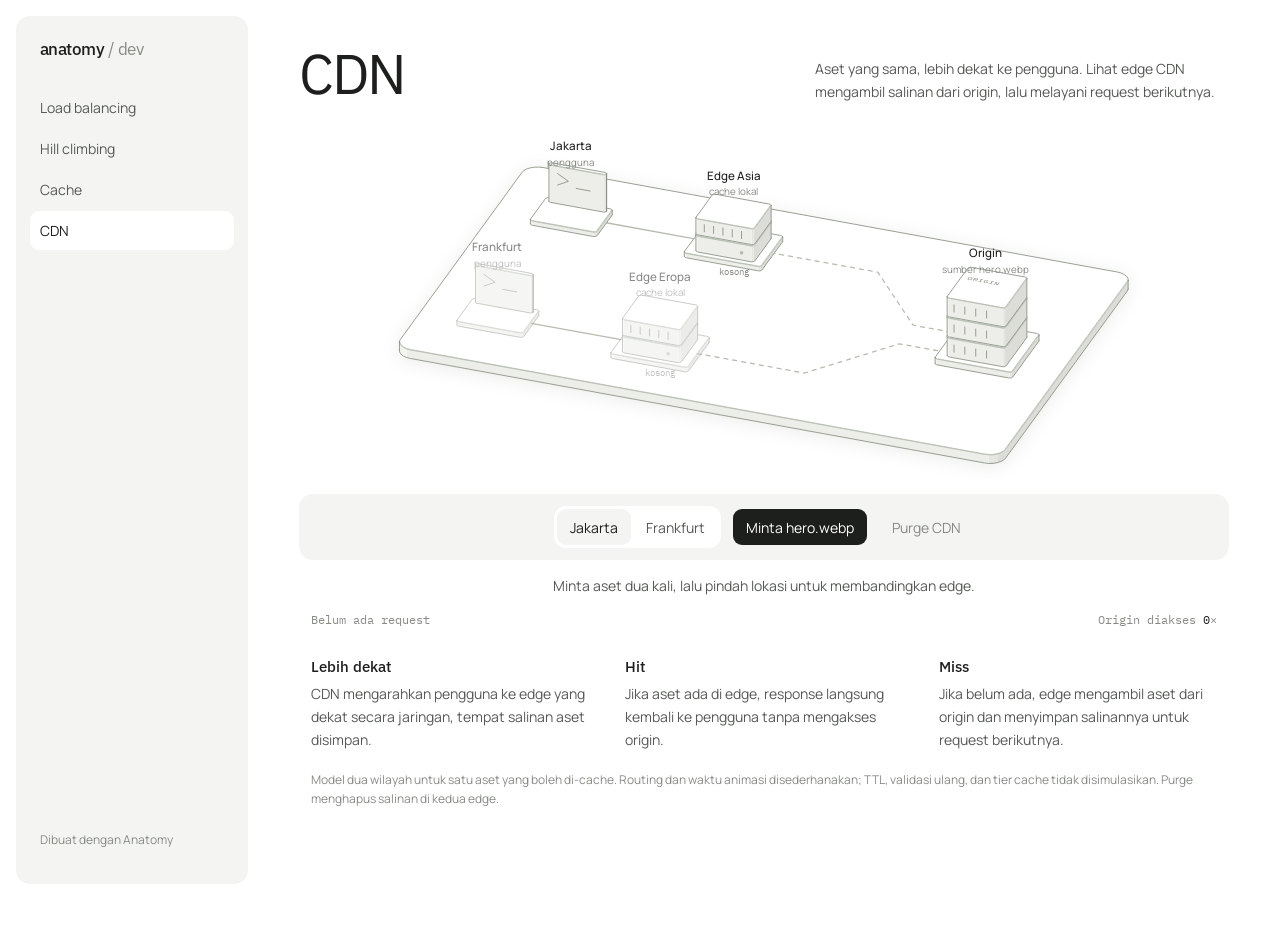
==== cdn/index.html @ 31f6bd81 "Add CDN tab, regional edge illustration and navigation integration Preserve the latest sidebar layou" ====
<!doctype html><html lang="id"><head><meta charset="utf-8"><meta name="viewport" content="width=device-width, initial-scale=1"><title>CDN — Anatomy Dev</title><style>
.iso{
  --anatomy-page:#0b0b0b;--anatomy-card:#131313;--anatomy-text:#a3a3a3;--anatomy-strong:#e6e6e6;--anatomy-muted:#6e6e6e;
  --anatomy-paper:#131313;--anatomy-face:#1b1b1b;--anatomy-top:#1c1c1c;
  --anatomy-shade-0:#0f0f0f;--anatomy-shade-1:#121212;--anatomy-shade-2:#151515;--anatomy-shade-3:#181818;
  --anatomy-lit-top:#262626;--anatomy-lit-shade:#1d1d1d;
  --anatomy-hi:#d4d4d4;--anatomy-mid:#6a6a6a;--anatomy-lo:#3e3e3e;--anatomy-faint:#2a2a2a;--anatomy-lit:#ffffff;
  --anatomy-halo:#050505;--anatomy-halo-opacity:.9;--anatomy-dot:#e6e6e6;
  --anatomy-red:#ff6b6b;--anatomy-green:#6be0a0;--anatomy-blue:#6b9bff;
  --anatomy-weight:.6px;--anatomy-ease:cubic-bezier(.32,.72,0,1);
  --anatomy-mono:ui-monospace,"SF Mono",Menlo,Consolas,monospace;
  --anatomy-lift:inset 0 1px 0 0 #ffffff0a,inset 0 0 0 1px #ffffff06,0 0 0 1px #00000026,0 1px 1px -.5px #00000014,0 3px 3px -1.5px #00000014,0 6px 6px -3px #00000014,0 12px 12px -6px #00000014;
}
.iso[data-theme="light"]{
  --anatomy-page:#f2f2ef;--anatomy-card:#fbfbfa;--anatomy-text:#57575a;--anatomy-strong:#18181a;--anatomy-muted:#8c8c90;
  --anatomy-paper:#fbfbfa;--anatomy-face:#ffffff;--anatomy-top:#ffffff;
  --anatomy-shade-0:#dcdcd9;--anatomy-shade-1:#e5e5e2;--anatomy-shade-2:#ededea;--anatomy-shade-3:#f4f4f1;
  --anatomy-lit-top:#ffffff;--anatomy-lit-shade:#eeeeeb;
  --anatomy-hi:#26262a;--anatomy-mid:#8a8a8f;--anatomy-lo:#b4b4b8;--anatomy-faint:#d4d4d6;--anatomy-lit:#000000;
  --anatomy-halo:#8a8a80;--anatomy-halo-opacity:.32;--anatomy-dot:#3a3a3e;
  --anatomy-red:#e5484d;--anatomy-green:#30a46c;--anatomy-blue:#3e63dd;
  --anatomy-lift:inset 0 1px 0 0 #ffffff,0 0 0 1px #0000000f,0 1px 1px -.5px #0000000a,0 3px 3px -1.5px #0000000a,0 6px 6px -3px #0000000a,0 12px 12px -6px #0000000a;
}
.iso-svg{display:block;width:100%;height:auto;overflow:visible}
.iso-svg path,.iso-svg circle{vector-effect:non-scaling-stroke}
.iso-fill{fill:var(--anatomy-paper);stroke:none}
.iso-solid[data-lit]>.iso-fill{fill:var(--anatomy-face)}
.iso-shade,.iso-top{stroke:none}
.iso-shade[data-shade="0"]{fill:var(--anatomy-shade-0)}
.iso-shade[data-shade="1"]{fill:var(--anatomy-shade-1)}
.iso-shade[data-shade="2"]{fill:var(--anatomy-shade-2)}
.iso-shade[data-shade="3"]{fill:var(--anatomy-shade-3)}
.iso-top{fill:var(--anatomy-top)}
.iso-solid[data-lit]>.iso-top{fill:var(--anatomy-lit-top)}
.iso-solid[data-lit]>.iso-shade{fill:var(--anatomy-lit-shade)}
.iso-solid[data-seamless]>.iso-shade,.iso-solid[data-seamless]>.iso-top{stroke-width:.4;stroke-linejoin:round}
.iso-solid[data-seamless]>.iso-shade[data-shade="0"]{stroke:var(--anatomy-shade-0)}
.iso-solid[data-seamless]>.iso-shade[data-shade="1"]{stroke:var(--anatomy-shade-1)}
.iso-solid[data-seamless]>.iso-shade[data-shade="2"]{stroke:var(--anatomy-shade-2)}
.iso-solid[data-seamless]>.iso-shade[data-shade="3"]{stroke:var(--anatomy-shade-3)}
.iso-solid[data-seamless]>.iso-top{stroke:var(--anatomy-top)}
.iso-solid[data-seamless][data-lit]>.iso-top{stroke:var(--anatomy-lit-top)}
.iso-solid[data-seamless][data-lit]>.iso-shade{stroke:var(--anatomy-lit-shade)}
.iso-solid[data-lit]>.iso-edge{stroke:var(--anatomy-lit)}
.iso-halo{fill:var(--anatomy-halo);stroke:none;filter:blur(9px);opacity:var(--anatomy-halo-opacity);transform:translateY(3px)}
.iso-line{fill:none;stroke:var(--anatomy-lo);stroke-width:var(--anatomy-weight);stroke-linecap:round;stroke-linejoin:round}
.iso-line[data-tone="hi"]{stroke:var(--anatomy-hi)}
.iso-line[data-tone="mid"]{stroke:var(--anatomy-mid)}
.iso-line[data-tone="lo"]{stroke:var(--anatomy-lo)}
.iso-line[data-tone="faint"]{stroke:var(--anatomy-faint)}
.iso-line[data-tone="lit"]{stroke:var(--anatomy-lit)}
.iso-line[data-tone="red"]{stroke:var(--anatomy-red)}
.iso-line[data-tone="green"]{stroke:var(--anatomy-green)}
.iso-line[data-tone="blue"]{stroke:var(--anatomy-blue)}
.iso-line[data-dotted]{stroke-dasharray:.01 3.5;stroke-width:1}
.iso-line[data-dashed]{stroke-dasharray:3 3}
.iso-line[data-flow]{stroke-dasharray:2 6}
.iso-wire-end{fill:var(--anatomy-paper);stroke:var(--anatomy-lo);stroke-width:var(--anatomy-weight)}
.iso-wire[data-tone="hi"] .iso-wire-end{stroke:var(--anatomy-hi)}
.iso-wire[data-tone="mid"] .iso-wire-end{stroke:var(--anatomy-mid)}
.iso-wire[data-tone="faint"] .iso-wire-end{stroke:var(--anatomy-faint)}
.iso-wire[data-tone="lit"] .iso-wire-end{stroke:var(--anatomy-lit)}
.iso-dots circle{fill:var(--anatomy-dot);stroke:none;opacity:.32}
.iso-dots[data-tone="hi"] circle{opacity:.85}
.iso-dots[data-tone="mid"] circle{opacity:.45}
.iso-dots[data-tone="lo"] circle{opacity:.22}
.iso-dots[data-tone="faint"] circle{opacity:.12}
.iso-face-text{fill:var(--anatomy-mid);font-family:var(--anatomy-mono);letter-spacing:.04em}
.iso-face-text[data-tone="hi"]{fill:var(--anatomy-hi)}
.iso-face-text[data-tone="lo"]{fill:var(--anatomy-lo)}
.iso-face-text[data-tone="faint"]{fill:var(--anatomy-faint)}
.tb-body{fill:var(--anatomy-shade-2);stroke:none}
.tb-shine{fill:var(--anatomy-top);stroke:none}
.tb-shade{fill:var(--anatomy-shade-0);stroke:none}
.tb-ring{fill:none;stroke:var(--anatomy-lo);stroke-width:.45;stroke-linecap:butt;stroke-linejoin:round}
.tb-ring[data-tone="mid"]{stroke:var(--anatomy-mid)}
.tb-ring[data-tone="faint"]{stroke:var(--anatomy-faint)}
.tb-ring[data-tone="hi"]{stroke:var(--anatomy-hi)}
@keyframes iso-flow{to{stroke-dashoffset:-32}}
@keyframes iso-pulse{0%,100%{opacity:.18}12%{opacity:1}40%{opacity:.18}}
.iso-line[data-flow]{animation:iso-flow 1600ms linear infinite}
.iso-dots circle[data-pulse]{animation:iso-pulse 1600ms steps(1,end) infinite;animation-delay:var(--pulse-at,0ms)}
.iso-figure{margin:32px 0 36px}
.iso-plate{position:relative;padding:52px 24px;border-radius:0;background:var(--anatomy-card);box-shadow:0 0 0 1px var(--anatomy-mid);--anatomy-paper:var(--anatomy-card)}
.iso-plate-corners{position:absolute;inset:18px 20px;pointer-events:none}
.iso-plate-corner{position:absolute;color:var(--anatomy-muted);font-family:var(--anatomy-mono);font-size:10.5px;line-height:1;letter-spacing:.04em;white-space:nowrap}
.iso-plate-corner[data-corner="fig"]{top:0;left:0;color:var(--anatomy-text)}
.iso-plate-corner[data-corner="title"]{top:0;right:0;text-transform:uppercase;letter-spacing:.1em}
.iso-plate-corner[data-corner="hint"]{bottom:0;left:0;text-transform:uppercase;letter-spacing:.1em}
.iso-plate-corner[data-corner="readout"]{right:0;bottom:0;color:var(--anatomy-text);font-variant-numeric:tabular-nums}
.iso-plate .iso-svg{margin:0 auto}
.iso-legend{display:grid;gap:8px;margin-top:12px;color:var(--anatomy-muted);font-size:13px;line-height:1.55}
.iso-keys{display:flex;flex-wrap:wrap;gap:6px 18px}
.iso-key{display:inline-flex;align-items:center;gap:7px}
.iso-swatch{width:16px;height:10px;flex:none;overflow:visible}
.iso-swatch path{fill:none;stroke:var(--anatomy-hi);stroke-width:1;vector-effect:non-scaling-stroke;stroke-linejoin:round;stroke-linecap:round}
.iso-swatch[data-mark="raised"] path,.iso-swatch[data-mark="flat"] path{stroke:var(--anatomy-mid)}
.iso-swatch[data-mark="lit"] path{stroke:var(--anatomy-lit)}
.iso-swatch[data-mark="dim"] path{stroke:var(--anatomy-lo)}
.iso-swatch[data-mark="dotted"] path{stroke-dasharray:.01 3;stroke-width:1.4}
.iso-swatch[data-mark="dashed"] path{stroke-dasharray:3 2.5}
.iso-swatch[data-mark="red"] path{stroke:var(--anatomy-red)}
.iso-swatch[data-mark="green"] path{stroke:var(--anatomy-green)}
.iso-swatch[data-mark="blue"] path{stroke:var(--anatomy-blue)}
.iso-swatch-crease{stroke:var(--anatomy-lo)!important}
@media (max-width:560px){.iso-plate{padding:48px 12px 70px}.iso-plate-corner[data-corner="hint"]{bottom:18px}}
@media (prefers-reduced-motion:reduce){.iso-line[data-flow],.iso-dots circle[data-pulse]{animation:none}}

*{box-sizing:border-box}
html{color-scheme:dark}
body[data-theme="light"]{color-scheme:light}
body{margin:0;background:var(--anatomy-page);color:var(--anatomy-text);font:14px/1.6 ui-sans-serif,system-ui,-apple-system,"Segoe UI",sans-serif;-webkit-font-smoothing:antialiased}
.iso-page{width:min(1280px,100% - 32px);margin:64px auto 96px}
</style><meta name="description" content="Lihat cara CDN melayani aset lewat edge server: cache hit, cache miss, origin, dan purge."></head><body class="iso" data-theme="light"><main class="iso-page"><style>
@import url('https://fonts.googleapis.com/css2?family=IBM+Plex+Sans:wght@400;500&family=IBM+Plex+Mono:wght@400&family=Manrope:wght@400;500;600&display=swap');
:root{--heading:'IBM Plex Sans',sans-serif;--body:'Manrope',sans-serif;--mono:'IBM Plex Mono',ui-monospace,monospace;--accent:#b85b39;--gutter:clamp(16px,4vw,56px);--radius:14px}
body.iso{font:400 14px/1.65 var(--body)}
.iso[data-theme="light"]{--anatomy-page:#fff;--anatomy-strong:#1d1f1c;--anatomy-text:#555a54;--anatomy-muted:#868b84;--anatomy-card:#fff;--anatomy-paper:#fff;--anatomy-top:#fff;--anatomy-mid:#879181;--anatomy-hi:#3f4a3b;--anatomy-lo:#b5bdb0;--anatomy-faint:#e7e9e4;--surface:#f4f5f2}
.iso[data-theme="dark"]{--anatomy-page:#0e0f0e;--anatomy-card:#0e0f0e;--anatomy-paper:#0e0f0e;--anatomy-faint:#242624;--surface:#181a18}
.iso-page{width:100%;margin:0;padding:16px var(--gutter) var(--gutter) 16px;display:grid;grid-template-columns:232px minmax(0,1fr);column-gap:var(--gutter);align-content:start}
.iso-page>*{grid-column:2;min-width:0}
.site-header{grid-column:1;grid-row:1/span 20;align-self:start;position:sticky;top:16px;height:calc(100vh - 32px);display:flex;flex-direction:column;gap:28px;padding:22px 14px;border-radius:var(--radius);background:var(--surface)}
.brand{padding:0 10px;color:var(--anatomy-strong);text-decoration:none;font:500 17px var(--heading);letter-spacing:-.03em;white-space:nowrap}
.brand span{font-weight:400;color:var(--anatomy-muted)}
.iso-nav{display:flex;flex-direction:column;gap:2px}
.nav-title{margin:0 0 6px;padding:0 10px;font-size:12px;color:var(--anatomy-muted)}
.iso-nav a{display:block;padding:8px 10px;border-radius:9px;color:var(--anatomy-text);font-size:14px;text-decoration:none}
.iso-nav a:hover{color:var(--anatomy-strong)}
.iso-nav a[aria-current="page"]{background:var(--anatomy-page);color:var(--anatomy-strong)}
.side-foot{margin-top:auto;padding:0 10px;font-size:12px;color:var(--anatomy-muted)}.side-foot a{text-decoration:none}.side-foot a:hover{color:var(--anatomy-strong)}
.page-intro{display:grid;grid-template-columns:minmax(0,1fr) minmax(0,1fr);gap:40px;align-items:end;padding:28px 0 8px}
.iso-page h1{margin:0;color:var(--anatomy-strong);font:400 clamp(34px,4.4vw,56px)/1.05 var(--heading);letter-spacing:-.045em}
.intro-copy{margin:0;max-width:46ch;justify-self:end;color:var(--anatomy-text)}
.iso{--anatomy-weight:.85px}.iso-halo{filter:blur(10px);opacity:.16}
.site-footer{height:24px}
a{color:inherit}button,select,input{font:inherit}button,a,select,input{touch-action:manipulation}
:focus-visible{outline:2px solid var(--accent);outline-offset:4px}
@media(max-width:900px){.iso-page{display:block;padding:12px var(--gutter) var(--gutter)}.site-header{position:static;height:auto;flex-direction:row;align-items:center;justify-content:space-between;gap:12px;padding:8px 8px 8px 4px}.iso-nav{flex-direction:row}.nav-title,.side-foot{display:none}.iso-nav a{padding:7px 10px;font-size:13px}}
@media(max-width:480px){.site-header{flex-wrap:wrap;row-gap:8px}.iso-nav{flex-wrap:wrap}.iso-nav a{font-size:12px;padding:7px 8px}}
@media(max-width:760px){.page-intro{grid-template-columns:1fr;gap:14px;padding-top:28px}.intro-copy{justify-self:start}}
</style><link rel="stylesheet" href="/cdn/style.css"><header class="site-header"><a class="brand" href="/" aria-label="Anatomy Dev beranda">anatomy<span> / dev</span></a><nav class="iso-nav" aria-label="Pilih ilustrasi"><a href="/load-balancer">Load balancing</a><a href="/">Hill climbing</a><a href="/cache">Cache</a><a href="/cdn" aria-current="page">CDN</a></nav><p class="side-foot"><a href="https://github.com/wheresryan22/anatomy" target="_blank" rel="noreferrer">Dibuat dengan Anatomy</a></p></header><section class="page-intro"><h1>CDN</h1><p class="intro-copy">Aset yang sama, lebih dekat ke pengguna. Lihat edge CDN mengambil salinan dari origin, lalu melayani request berikutnya.</p></section><section class="cdn-demo" aria-label="Simulasi CDN"><div class="cdn-figure"><svg xmlns="http://www.w3.org/2000/svg" class="iso-svg" viewBox="0 0 1040 420" role="img" aria-label="CDN dengan dua wilayah: pengguna Jakarta memakai Edge Asia dan pengguna Frankfurt memakai Edge Eropa. Edge mengambil aset dari origin saat cache miss; cache hit dilayani langsung dari edge."><path class="iso-halo" d="M112.4 250L112.6 248.2L113.5 246.5L249.4 59.8L250.9 58.2L253.1 56.7L255.8 55.5L258.9 54.6L262.3 54L265.9 53.8L269.5 53.9L273 54.3L915.5 171.2L918.7 172L921.6 173.1L924.1 174.4L925.9 176L927.1 177.7L927.6 179.5L927.6 189.1L927.4 190.9L926.5 192.7L790.6 379.3L789.1 381L786.9 382.4L784.2 383.6L781.1 384.5L777.7 385.1L774.1 385.4L770.5 385.3L767 384.8L124.5 267.9L121.3 267.1L118.4 266.1L115.9 264.7L114.1 263.1L112.9 261.4L112.4 259.6Z"/><g class="iso-solid"><path class="iso-fill" d="M112.4 248.8L113.5 246.5L249.4 59.8L251.6 57.7L254.8 55.9L258.9 54.6L263.5 53.9L268.3 53.8L273 54.3L915.5 171.2L919.8 172.3L923.3 174L925.9 176L927.4 178.3L927.6 180.7L927.6 190.3L926.5 192.7L790.6 379.3L788.4 381.5L785.2 383.2L781.1 384.5L776.5 385.3L771.7 385.4L767 384.8L124.5 267.9L120.2 266.8L116.7 265.2L114.1 263.1L112.6 260.8L112.4 258.4Z"/><path class="iso-shade" data-shade="0" d="M927.6 190.3L926.5 192.7L926.5 183.1L927.6 180.7ZM926.5 192.7L790.6 379.3L790.6 369.7L926.5 183.1ZM790.6 379.3L788.4 381.5L788.4 371.9L790.6 369.7ZM788.4 381.5L785.2 383.2L785.2 373.6L788.4 371.9ZM785.2 383.2L781.1 384.5L781.1 374.9L785.2 373.6Z"/><path class="iso-shade" data-shade="1" d="M781.1 384.5L776.5 385.3L776.5 375.7L781.1 374.9ZM776.5 385.3L771.7 385.4L771.7 375.8L776.5 375.7Z"/><path class="iso-shade" data-shade="2" d="M771.7 385.4L767 384.8L767 375.2L771.7 375.8ZM767 384.8L124.5 267.9L124.5 258.3L767 375.2ZM124.5 267.9L120.2 266.8L120.2 257.2L124.5 258.3Z"/><path class="iso-shade" data-shade="3" d="M120.2 266.8L116.7 265.2L116.7 255.6L120.2 257.2ZM116.7 265.2L114.1 263.1L114.1 253.5L116.7 255.6ZM114.1 263.1L112.6 260.8L112.6 251.2L114.1 253.5ZM112.6 260.8L112.4 258.4L112.4 248.8L112.6 251.2Z"/><path class="iso-top" d="M915.5 171.2L919.8 172.3L923.3 174L925.9 176L927.4 178.3L927.6 180.7L926.5 183.1L790.6 369.7L788.4 371.9L785.2 373.6L781.1 374.9L776.5 375.7L771.7 375.8L767 375.2L124.5 258.3L120.2 257.2L116.7 255.6L114.1 253.5L112.6 251.2L112.4 248.8L113.5 246.5L249.4 59.8L251.6 57.7L254.8 55.9L258.9 54.6L263.5 53.9L268.3 53.8L273 54.3Z"/><path class="iso-line iso-crease" data-tone="lo" d="M927.6 180.7L926.5 183.1L790.6 369.7L788.4 371.9L785.2 373.6L781.1 374.9L776.5 375.7L771.7 375.8L767 375.2L124.5 258.3L120.2 257.2L116.7 255.6L114.1 253.5L112.6 251.2L112.4 248.8"/><path class="iso-line iso-bevel" data-tone="lo" d="M927.6 180.7L925.6 182.9L789.8 369.5L787.7 371.6L784.6 373.3L780.7 374.5L776.3 375.2L771.8 375.3L767.2 374.8L124.9 257.9L120.8 256.8L117.4 255.3L114.9 253.4L113.6 251.2L112.4 248.8"/><path class="iso-line iso-edge" data-tone="mid" d="M112.4 248.8L113.5 246.5L249.4 59.8L251.6 57.7L254.8 55.9L258.9 54.6L263.5 53.9L268.3 53.8L273 54.3L915.5 171.2L919.8 172.3L923.3 174L925.9 176L927.4 178.3L927.6 180.7M927.6 190.3L926.5 192.7L790.6 379.3L788.4 381.5L785.2 383.2L781.1 384.5L776.5 385.3L771.7 385.4L767 384.8L124.5 267.9L120.2 266.8L116.7 265.2L114.1 263.1L112.6 260.8L112.4 258.4M927.6 180.7L927.6 190.3M112.4 248.8L112.4 258.4"/></g><path id="jakarta-local" d="M342 115.8L442.7 134.1" class="cdn-route"/><path id="jakarta-origin" d="M527.8 149.6L647.6 171.4L687 230.7L733.9 239.2" class="cdn-route origin-route"/><path id="frankfurt-local" d="M259.8 228.6L360.5 246.9" class="cdn-route"/><path id="frankfurt-origin" d="M445.6 262.4L565.4 284.2L671.8 251.5L718.7 260" class="cdn-route origin-route"/><g data-region="jakarta" class="region"><g class="iso-solid"><path class="iso-fill" d="M258.9 112.4L259.1 111.9L275.5 89.3L276.1 88.8L276.9 88.4L278 88.1L279.1 88.1L280.3 88.2L348 100.5L349 100.8L349.8 101.2L350.3 101.7L350.4 102.3L350.4 107.1L350.2 107.7L333.8 130.2L333.2 130.8L332.4 131.1L331.3 131.4L330.2 131.5L329 131.4L261.3 119L260.3 118.7L259.5 118.3L259 117.8L258.9 117.2Z"/><path class="iso-shade" data-shade="0" d="M350.4 107.1L350.2 107.7L350.2 102.9L350.4 102.3ZM350.2 107.7L333.8 130.2L333.8 125.4L350.2 102.9ZM333.8 130.2L333.2 130.8L333.2 126L333.8 125.4ZM333.2 130.8L332.4 131.1L332.4 126.3L333.2 126Z"/><path class="iso-shade" data-shade="1" d="M332.4 131.1L331.3 131.4L331.3 126.6L332.4 126.3ZM331.3 131.4L330.2 131.5L330.2 126.7L331.3 126.6Z"/><path class="iso-shade" data-shade="2" d="M330.2 131.5L329 131.4L329 126.6L330.2 126.7ZM329 131.4L261.3 119L261.3 114.2L329 126.6ZM261.3 119L260.3 118.7L260.3 113.9L261.3 114.2Z"/><path class="iso-shade" data-shade="3" d="M260.3 118.7L259.5 118.3L259.5 113.5L260.3 113.9ZM259.5 118.3L259 117.8L259 113L259.5 113.5ZM259 117.8L258.9 117.2L258.9 112.4L259 113Z"/><path class="iso-top" d="M348 100.5L349 100.8L349.8 101.2L350.3 101.7L350.4 102.3L350.2 102.9L333.8 125.4L333.2 126L332.4 126.3L331.3 126.6L330.2 126.7L329 126.6L261.3 114.2L260.3 113.9L259.5 113.5L259 113L258.9 112.4L259.1 111.9L275.5 89.3L276.1 88.8L276.9 88.4L278 88.1L279.1 88.1L280.3 88.2Z"/><path class="iso-line iso-crease" data-tone="lo" d="M350.4 102.3L350.2 102.9L333.8 125.4L333.2 126L332.4 126.3L331.3 126.6L330.2 126.7L329 126.6L261.3 114.2L260.3 113.9L259.5 113.5L259 113L258.9 112.4"/><path class="iso-line iso-bevel" data-tone="lo" d="M350.4 102.3L349.3 102.8L332.9 125.3L332.5 125.7L331.8 126L331.1 126.1L330.2 126.2L329.3 126.1L261.7 113.8L260.9 113.6L260.3 113.3L259.9 112.9L258.9 112.4"/><path class="iso-line iso-edge" data-tone="mid" d="M258.9 112.4L259.1 111.9L275.5 89.3L276.1 88.8L276.9 88.4L278 88.1L279.1 88.1L280.3 88.2L348 100.5L349 100.8L349.8 101.2L350.3 101.7L350.4 102.3M350.4 107.1L350.2 107.7L333.8 130.2L333.2 130.8L332.4 131.1L331.3 131.4L330.2 131.5L329 131.4L261.3 119L260.3 118.7L259.5 118.3L259 117.8L258.9 117.2M350.4 102.3L350.4 107.1M258.9 112.4L258.9 117.2"/></g><g class="iso-solid"><path class="iso-fill" d="M279.6 50.4L279.8 49.9L280.2 49.6L280.9 49.3L281.6 49.1L282.5 49L283.4 49.1L342.4 59.8L343.1 60.1L343.7 60.4L344.1 60.8L344.2 61.2L344.2 102.8L344 103.2L343.6 103.6L343 103.9L342.2 104.1L341.3 104.1L340.5 104.1L281.5 93.3L280.7 93.1L280.1 92.8L279.7 92.4L279.6 92Z"/><path class="iso-shade" data-shade="0" d="M344.2 102.8L344 103.2L344 61.6L344.2 61.2ZM344 103.2L343.6 103.6L343.6 62L344 61.6ZM343.6 103.6L343 103.9L343 62.3L343.6 62Z"/><path class="iso-shade" data-shade="1" d="M343 103.9L342.2 104.1L342.2 62.5L343 62.3ZM342.2 104.1L341.3 104.1L341.3 62.5L342.2 62.5Z"/><path class="iso-shade" data-shade="2" d="M341.3 104.1L340.5 104.1L340.5 62.5L341.3 62.5ZM340.5 104.1L281.5 93.3L281.5 51.7L340.5 62.5ZM281.5 93.3L280.7 93.1L280.7 51.5L281.5 51.7Z"/><path class="iso-shade" data-shade="3" d="M280.7 93.1L280.1 92.8L280.1 51.2L280.7 51.5ZM280.1 92.8L279.7 92.4L279.7 50.8L280.1 51.2ZM279.7 92.4L279.6 92L279.6 50.4L279.7 50.8Z"/><path class="iso-top" d="M342.4 59.8L343.1 60.1L343.7 60.4L344.1 60.8L344.2 61.2L344 61.6L344 61.6L343.6 62L343 62.3L342.2 62.5L341.3 62.5L340.5 62.5L281.5 51.7L280.7 51.5L280.1 51.2L279.7 50.8L279.6 50.4L279.8 49.9L279.8 49.9L280.2 49.6L280.9 49.3L281.6 49.1L282.5 49L283.4 49.1Z"/><path class="iso-line iso-crease" data-tone="lo" d="M344.2 61.2L344 61.6M344 61.6L343.6 62L343 62.3L342.2 62.5L341.3 62.5L340.5 62.5L281.5 51.7L280.7 51.5L280.1 51.2L279.7 50.8L279.6 50.4"/><path class="iso-line iso-bevel" data-tone="lo" d="M344.2 61.2L344 61.6M344 61.6L342.9 61.7L342.5 61.9L341.9 62L341.4 62.1L340.7 62L281.8 51.3L281.3 51.1L280.9 50.9L280.6 50.7L279.6 50.4"/><path class="iso-line iso-edge" data-tone="mid" d="M344 61.6L344 61.6M279.6 50.4L279.8 49.9L279.8 49.9L280.2 49.6L280.9 49.3L281.6 49.1L282.5 49L283.4 49.1L342.4 59.8L343.1 60.1L343.7 60.4L344.1 60.8L344.2 61.2M344.2 102.8L344 103.2M344 103.2L343.6 103.6L343 103.9L342.2 104.1L341.3 104.1L340.5 104.1L281.5 93.3L280.7 93.1L280.1 92.8L279.7 92.4L279.6 92M344.2 61.2L344.2 102.8M344 61.6L344 103.2M344 61.6L344 103.2M279.6 50.4L279.6 92"/></g><path class="iso-line" data-tone="mid" d="M289.3 61.1L301.4 69.7L289.3 73.9"/><path class="iso-line" data-tone="mid" d="M310.1 77.7L325.7 80.6"/><text x="303.78604078870535" y="35.20041101878451" class="cdn-label" text-anchor="middle">Jakarta</text><text x="303.78604078870535" y="52.20041101878451" class="cdn-sub" text-anchor="middle">pengguna</text><g class="iso-solid"><path class="iso-fill" d="M431.1 148.7L431.3 148.1L454.1 116.9L454.6 116.4L455.5 116L456.5 115.7L457.7 115.6L458.8 115.8L538.7 130.3L539.7 130.6L540.5 131L541 131.5L541.1 132.1L541.1 136.9L540.9 137.5L518.1 168.7L517.6 169.2L516.7 169.6L515.7 169.9L514.5 169.9L513.4 169.8L433.5 155.3L432.5 155L431.7 154.6L431.2 154.1L431.1 153.5Z"/><path class="iso-shade" data-shade="0" d="M541.1 136.9L540.9 137.5L540.9 132.7L541.1 132.1ZM540.9 137.5L518.1 168.7L518.1 163.9L540.9 132.7ZM518.1 168.7L517.6 169.2L517.6 164.4L518.1 163.9ZM517.6 169.2L516.7 169.6L516.7 164.8L517.6 164.4Z"/><path class="iso-shade" data-shade="1" d="M516.7 169.6L515.7 169.9L515.7 165.1L516.7 164.8ZM515.7 169.9L514.5 169.9L514.5 165.1L515.7 165.1Z"/><path class="iso-shade" data-shade="2" d="M514.5 169.9L513.4 169.8L513.4 165L514.5 165.1ZM513.4 169.8L433.5 155.3L433.5 150.5L513.4 165ZM433.5 155.3L432.5 155L432.5 150.2L433.5 150.5Z"/><path class="iso-shade" data-shade="3" d="M432.5 155L431.7 154.6L431.7 149.8L432.5 150.2ZM431.7 154.6L431.2 154.1L431.2 149.3L431.7 149.8ZM431.2 154.1L431.1 153.5L431.1 148.7L431.2 149.3Z"/><path class="iso-top" d="M538.7 130.3L539.7 130.6L540.5 131L541 131.5L541.1 132.1L540.9 132.7L518.1 163.9L517.6 164.4L516.7 164.8L515.7 165.1L514.5 165.1L513.4 165L433.5 150.5L432.5 150.2L431.7 149.8L431.2 149.3L431.1 148.7L431.3 148.1L454.1 116.9L454.6 116.4L455.5 116L456.5 115.7L457.7 115.6L458.8 115.8Z"/><path class="iso-line iso-crease" data-tone="lo" d="M541.1 132.1L540.9 132.7L518.1 163.9L517.6 164.4L516.7 164.8L515.7 165.1L514.5 165.1L513.4 165L433.5 150.5L432.5 150.2L431.7 149.8L431.2 149.3L431.1 148.7"/><path class="iso-line iso-bevel" data-tone="lo" d="M541.1 132.1L540 132.5L517.3 163.7L516.8 164.1L516.2 164.4L515.4 164.6L514.6 164.7L513.6 164.6L433.9 150.1L433.1 149.8L432.5 149.5L432.1 149.1L431.1 148.7"/><path class="iso-line iso-edge" data-tone="mid" d="M431.1 148.7L431.3 148.1L454.1 116.9L454.6 116.4L455.5 116L456.5 115.7L457.7 115.6L458.8 115.8L538.7 130.3L539.7 130.6L540.5 131L541 131.5L541.1 132.1M541.1 136.9L540.9 137.5L518.1 168.7L517.6 169.2L516.7 169.6L515.7 169.9L514.5 169.9L513.4 169.8L433.5 155.3L432.5 155L431.7 154.6L431.2 154.1L431.1 153.5M541.1 132.1L541.1 136.9M431.1 148.7L431.1 153.5"/></g><g class="iso-solid"><path class="iso-fill" d="M444 129.5L444.3 128.9L462 104.6L462.5 104.1L463.4 103.7L464.4 103.5L465.6 103.4L466.7 103.5L525.7 114.3L526.7 114.5L527.5 115L528 115.5L528.2 116.1L528.2 133.7L527.9 134.2L510.2 158.5L509.7 159.1L508.8 159.4L507.8 159.7L506.6 159.8L505.5 159.7L446.5 148.9L445.5 148.6L444.7 148.2L444.2 147.7L444 147.1Z"/><path class="iso-shade" data-shade="0" d="M528.2 133.7L527.9 134.2L527.9 116.6L528.2 116.1ZM527.9 134.2L510.2 158.5L510.2 140.9L527.9 116.6ZM510.2 158.5L509.7 159.1L509.7 141.4L510.2 140.9ZM509.7 159.1L508.8 159.4L508.8 141.8L509.7 141.4Z"/><path class="iso-shade" data-shade="1" d="M508.8 159.4L507.8 159.7L507.8 142.1L508.8 141.8ZM507.8 159.7L506.6 159.8L506.6 142.2L507.8 142.1Z"/><path class="iso-shade" data-shade="2" d="M506.6 159.8L505.5 159.7L505.5 142L506.6 142.2ZM505.5 159.7L446.5 148.9L446.5 131.3L505.5 142ZM446.5 148.9L445.5 148.6L445.5 131L446.5 131.3Z"/><path class="iso-shade" data-shade="3" d="M445.5 148.6L444.7 148.2L444.7 130.6L445.5 131ZM444.7 148.2L444.2 147.7L444.2 130.1L444.7 130.6ZM444.2 147.7L444 147.1L444 129.5L444.2 130.1Z"/><path class="iso-top" d="M525.7 114.3L526.7 114.5L527.5 115L528 115.5L528.2 116.1L527.9 116.6L510.2 140.9L509.7 141.4L508.8 141.8L507.8 142.1L506.6 142.2L505.5 142L446.5 131.3L445.5 131L444.7 130.6L444.2 130.1L444 129.5L444.3 128.9L462 104.6L462.5 104.1L463.4 103.7L464.4 103.5L465.6 103.4L466.7 103.5Z"/><path class="iso-line iso-crease" data-tone="lo" d="M528.2 116.1L527.9 116.6L510.2 140.9L509.7 141.4L508.8 141.8L507.8 142.1L506.6 142.2L505.5 142L446.5 131.3L445.5 131L444.7 130.6L444.2 130.1L444 129.5"/><path class="iso-line iso-bevel" data-tone="lo" d="M528.2 116.1L527 116.5L509.4 140.8L509 141.2L508.3 141.5L507.5 141.6L506.7 141.7L505.8 141.6L446.9 130.9L446 130.7L445.4 130.3L445.1 130L444 129.5"/><path class="iso-line iso-edge" data-tone="mid" d="M444 129.5L444.3 128.9L462 104.6L462.5 104.1L463.4 103.7L464.4 103.5L465.6 103.4L466.7 103.5L525.7 114.3L526.7 114.5L527.5 115L528 115.5L528.2 116.1M528.2 133.7L527.9 134.2L510.2 158.5L509.7 159.1L508.8 159.4L507.8 159.7L506.6 159.8L505.5 159.7L446.5 148.9L445.5 148.6L444.7 148.2L444.2 147.7L444 147.1M528.2 116.1L528.2 133.7M444 129.5L444 147.1"/></g><g class="iso-solid"><path class="iso-fill" d="M444 110.3L444.3 109.7L462 85.4L462.5 84.9L463.4 84.5L464.4 84.3L465.6 84.2L466.7 84.3L525.7 95.1L526.7 95.3L527.5 95.8L528 96.3L528.2 96.9L528.2 114.5L527.9 115L510.2 139.3L509.7 139.8L508.8 140.2L507.8 140.5L506.6 140.6L505.5 140.4L446.5 129.7L445.5 129.4L444.7 129L444.2 128.5L444 127.9Z"/><path class="iso-shade" data-shade="0" d="M528.2 114.5L527.9 115L527.9 97.4L528.2 96.9ZM527.9 115L510.2 139.3L510.2 121.7L527.9 97.4ZM510.2 139.3L509.7 139.8L509.7 122.2L510.2 121.7ZM509.7 139.8L508.8 140.2L508.8 122.6L509.7 122.2Z"/><path class="iso-shade" data-shade="1" d="M508.8 140.2L507.8 140.5L507.8 122.9L508.8 122.6ZM507.8 140.5L506.6 140.6L506.6 123L507.8 122.9Z"/><path class="iso-shade" data-shade="2" d="M506.6 140.6L505.5 140.4L505.5 122.8L506.6 123ZM505.5 140.4L446.5 129.7L446.5 112.1L505.5 122.8ZM446.5 129.7L445.5 129.4L445.5 111.8L446.5 112.1Z"/><path class="iso-shade" data-shade="3" d="M445.5 129.4L444.7 129L444.7 111.4L445.5 111.8ZM444.7 129L444.2 128.5L444.2 110.9L444.7 111.4ZM444.2 128.5L444 127.9L444 110.3L444.2 110.9Z"/><path class="iso-top" d="M525.7 95.1L526.7 95.3L527.5 95.8L528 96.3L528.2 96.9L527.9 97.4L510.2 121.7L509.7 122.2L508.8 122.6L507.8 122.9L506.6 123L505.5 122.8L446.5 112.1L445.5 111.8L444.7 111.4L444.2 110.9L444 110.3L444.3 109.7L462 85.4L462.5 84.9L463.4 84.5L464.4 84.3L465.6 84.2L466.7 84.3Z"/><path class="iso-line iso-crease" data-tone="lo" d="M528.2 96.9L527.9 97.4L510.2 121.7L509.7 122.2L508.8 122.6L507.8 122.9L506.6 123L505.5 122.8L446.5 112.1L445.5 111.8L444.7 111.4L444.2 110.9L444 110.3"/><path class="iso-line iso-bevel" data-tone="lo" d="M528.2 96.9L527 97.3L509.4 121.5L509 122L508.3 122.3L507.5 122.4L506.7 122.5L505.8 122.4L446.9 111.7L446 111.5L445.4 111.1L445.1 110.7L444 110.3"/><path class="iso-line iso-edge" data-tone="mid" d="M444 110.3L444.3 109.7L462 85.4L462.5 84.9L463.4 84.5L464.4 84.3L465.6 84.2L466.7 84.3L525.7 95.1L526.7 95.3L527.5 95.8L528 96.3L528.2 96.9M528.2 114.5L527.9 115L510.2 139.3L509.7 139.8L508.8 140.2L507.8 140.5L506.6 140.6L505.5 140.4L446.5 129.7L445.5 129.4L444.7 129L444.2 128.5L444 127.9M528.2 96.9L528.2 114.5M444 110.3L444 127.9"/></g><path class="iso-line" data-tone="mid" d="M453.4 126.2L453.4 118.2"/><path class="iso-line" data-tone="mid" d="M463.8 128.1L463.8 120.1"/><path class="iso-line" data-tone="mid" d="M474.3 130L474.3 122"/><path class="iso-line" data-tone="mid" d="M484.7 131.9L484.7 123.9"/><path class="iso-line" data-tone="mid" d="M495.1 133.8L495.1 125.8"/><circle cx="495.08817907196703" cy="149.75351876738097" r="2" class="edge-led"/><text x="486.10013544033126" y="68.37886288897599" class="cdn-label" text-anchor="middle">Edge Asia</text><text x="486.10013544033126" y="85.37886288897599" class="cdn-sub" text-anchor="middle">cache lokal</text><text x="486.10013544033126" y="174.18872733980356" class="edge-state" text-anchor="middle" data-edge="jakarta">kosong</text></g><g data-region="frankfurt" class="region"><g class="iso-solid"><path class="iso-fill" d="M176.7 225.3L177 224.7L193.4 202.1L193.9 201.6L194.8 201.2L195.8 201L197 200.9L198.1 201L265.8 213.4L266.8 213.6L267.6 214.1L268.1 214.6L268.3 215.2L268.3 220L268 220.5L251.6 243.1L251.1 243.6L250.2 244L249.2 244.3L248 244.3L246.9 244.2L179.2 231.9L178.1 231.6L177.4 231.2L176.9 230.7L176.7 230.1Z"/><path class="iso-shade" data-shade="0" d="M268.3 220L268 220.5L268 215.7L268.3 215.2ZM268 220.5L251.6 243.1L251.6 238.3L268 215.7ZM251.6 243.1L251.1 243.6L251.1 238.8L251.6 238.3ZM251.1 243.6L250.2 244L250.2 239.2L251.1 238.8Z"/><path class="iso-shade" data-shade="1" d="M250.2 244L249.2 244.3L249.2 239.5L250.2 239.2ZM249.2 244.3L248 244.3L248 239.5L249.2 239.5Z"/><path class="iso-shade" data-shade="2" d="M248 244.3L246.9 244.2L246.9 239.4L248 239.5ZM246.9 244.2L179.2 231.9L179.2 227.1L246.9 239.4ZM179.2 231.9L178.1 231.6L178.1 226.8L179.2 227.1Z"/><path class="iso-shade" data-shade="3" d="M178.1 231.6L177.4 231.2L177.4 226.4L178.1 226.8ZM177.4 231.2L176.9 230.7L176.9 225.9L177.4 226.4ZM176.9 230.7L176.7 230.1L176.7 225.3L176.9 225.9Z"/><path class="iso-top" d="M265.8 213.4L266.8 213.6L267.6 214.1L268.1 214.6L268.3 215.2L268 215.7L251.6 238.3L251.1 238.8L250.2 239.2L249.2 239.5L248 239.5L246.9 239.4L179.2 227.1L178.1 226.8L177.4 226.4L176.9 225.9L176.7 225.3L177 224.7L193.4 202.1L193.9 201.6L194.8 201.2L195.8 201L197 200.9L198.1 201Z"/><path class="iso-line iso-crease" data-tone="lo" d="M268.3 215.2L268 215.7L251.6 238.3L251.1 238.8L250.2 239.2L249.2 239.5L248 239.5L246.9 239.4L179.2 227.1L178.1 226.8L177.4 226.4L176.9 225.9L176.7 225.3"/><path class="iso-line iso-bevel" data-tone="lo" d="M268.3 215.2L267.2 215.6L250.8 238.1L250.3 238.5L249.7 238.8L248.9 239L248 239.1L247.1 239L179.5 226.7L178.7 226.4L178.1 226.1L177.8 225.7L176.7 225.3"/><path class="iso-line iso-edge" data-tone="mid" d="M176.7 225.3L177 224.7L193.4 202.1L193.9 201.6L194.8 201.2L195.8 201L197 200.9L198.1 201L265.8 213.4L266.8 213.6L267.6 214.1L268.1 214.6L268.3 215.2M268.3 220L268 220.5L251.6 243.1L251.1 243.6L250.2 244L249.2 244.3L248 244.3L246.9 244.2L179.2 231.9L178.1 231.6L177.4 231.2L176.9 230.7L176.7 230.1M268.3 215.2L268.3 220M176.7 225.3L176.7 230.1"/></g><g class="iso-solid"><path class="iso-fill" d="M197.5 163.2L197.6 162.8L198.1 162.4L198.7 162.1L199.5 161.9L200.3 161.9L201.2 162L260.2 172.7L261 172.9L261.6 173.2L261.9 173.6L262.1 174.1L262.1 215.7L261.9 216.1L261.5 216.5L260.8 216.8L260 216.9L259.2 217L258.3 216.9L199.3 206.2L198.5 206L198 205.6L197.6 205.3L197.5 204.8Z"/><path class="iso-shade" data-shade="0" d="M262.1 215.7L261.9 216.1L261.9 174.5L262.1 174.1ZM261.9 216.1L261.5 216.5L261.5 174.9L261.9 174.5ZM261.5 216.5L260.8 216.8L260.8 175.2L261.5 174.9Z"/><path class="iso-shade" data-shade="1" d="M260.8 216.8L260 216.9L260 175.3L260.8 175.2ZM260 216.9L259.2 217L259.2 175.4L260 175.3Z"/><path class="iso-shade" data-shade="2" d="M259.2 217L258.3 216.9L258.3 175.3L259.2 175.4ZM258.3 216.9L199.3 206.2L199.3 164.6L258.3 175.3ZM199.3 206.2L198.5 206L198.5 164.4L199.3 164.6Z"/><path class="iso-shade" data-shade="3" d="M198.5 206L198 205.6L198 164L198.5 164.4ZM198 205.6L197.6 205.3L197.6 163.6L198 164ZM197.6 205.3L197.5 204.8L197.5 163.2L197.6 163.6Z"/><path class="iso-top" d="M260.2 172.7L261 172.9L261.6 173.2L261.9 173.6L262.1 174.1L261.9 174.5L261.9 174.5L261.5 174.9L260.8 175.2L260 175.3L259.2 175.4L258.3 175.3L199.3 164.6L198.5 164.4L198 164L197.6 163.6L197.5 163.2L197.6 162.8L197.6 162.8L198.1 162.4L198.7 162.1L199.5 161.9L200.3 161.9L201.2 162Z"/><path class="iso-line iso-crease" data-tone="lo" d="M262.1 174.1L261.9 174.5M261.9 174.5L261.5 174.9L260.8 175.2L260 175.3L259.2 175.4L258.3 175.3L199.3 164.6L198.5 164.4L198 164L197.6 163.6L197.5 163.2"/><path class="iso-line iso-bevel" data-tone="lo" d="M262.1 174.1L261.9 174.5M261.9 174.5L260.7 174.6L260.3 174.8L259.8 174.9L259.2 174.9L258.6 174.9L199.7 164.1L199.1 164L198.7 163.8L198.5 163.5L197.5 163.2"/><path class="iso-line iso-edge" data-tone="mid" d="M261.9 174.5L261.9 174.5M197.5 163.2L197.6 162.8L197.6 162.8L198.1 162.4L198.7 162.1L199.5 161.9L200.3 161.9L201.2 162L260.2 172.7L261 172.9L261.6 173.2L261.9 173.6L262.1 174.1M262.1 215.7L261.9 216.1M261.9 216.1L261.5 216.5L260.8 216.8L260 216.9L259.2 217L258.3 216.9L199.3 206.2L198.5 206L198 205.6L197.6 205.3L197.5 204.8M262.1 174.1L262.1 215.7M261.9 174.5L261.9 216.1M261.9 174.5L261.9 216.1M197.5 163.2L197.5 204.8"/></g><path class="iso-line" data-tone="mid" d="M207.1 174L219.3 182.6L207.1 186.8"/><path class="iso-line" data-tone="mid" d="M227.9 190.6L243.6 193.4"/><text x="221.6298742529932" y="148.06151723169575" class="cdn-label" text-anchor="middle">Frankfurt</text><text x="221.6298742529932" y="165.06151723169575" class="cdn-sub" text-anchor="middle">pengguna</text><g class="iso-solid"><path class="iso-fill" d="M348.9 261.5L349.2 261L371.9 229.7L372.5 229.2L373.3 228.8L374.4 228.6L375.5 228.5L376.6 228.6L456.5 243.2L457.5 243.4L458.3 243.9L458.8 244.4L458.9 245L458.9 249.8L458.7 250.3L436 281.6L435.4 282.1L434.6 282.5L433.5 282.7L432.4 282.8L431.2 282.7L351.4 268.1L350.4 267.9L349.6 267.4L349.1 266.9L348.9 266.3Z"/><path class="iso-shade" data-shade="0" d="M458.9 249.8L458.7 250.3L458.7 245.5L458.9 245ZM458.7 250.3L436 281.6L436 276.8L458.7 245.5ZM436 281.6L435.4 282.1L435.4 277.3L436 276.8ZM435.4 282.1L434.6 282.5L434.6 277.7L435.4 277.3Z"/><path class="iso-shade" data-shade="1" d="M434.6 282.5L433.5 282.7L433.5 277.9L434.6 277.7ZM433.5 282.7L432.4 282.8L432.4 278L433.5 277.9Z"/><path class="iso-shade" data-shade="2" d="M432.4 282.8L431.2 282.7L431.2 277.9L432.4 278ZM431.2 282.7L351.4 268.1L351.4 263.3L431.2 277.9ZM351.4 268.1L350.4 267.9L350.4 263.1L351.4 263.3Z"/><path class="iso-shade" data-shade="3" d="M350.4 267.9L349.6 267.4L349.6 262.6L350.4 263.1ZM349.6 267.4L349.1 266.9L349.1 262.1L349.6 262.6ZM349.1 266.9L348.9 266.3L348.9 261.5L349.1 262.1Z"/><path class="iso-top" d="M456.5 243.2L457.5 243.4L458.3 243.9L458.8 244.4L458.9 245L458.7 245.5L436 276.8L435.4 277.3L434.6 277.7L433.5 277.9L432.4 278L431.2 277.9L351.4 263.3L350.4 263.1L349.6 262.6L349.1 262.1L348.9 261.5L349.2 261L371.9 229.7L372.5 229.2L373.3 228.8L374.4 228.6L375.5 228.5L376.6 228.6Z"/><path class="iso-line iso-crease" data-tone="lo" d="M458.9 245L458.7 245.5L436 276.8L435.4 277.3L434.6 277.7L433.5 277.9L432.4 278L431.2 277.9L351.4 263.3L350.4 263.1L349.6 262.6L349.1 262.1L348.9 261.5"/><path class="iso-line iso-bevel" data-tone="lo" d="M458.9 245L457.8 245.4L435.1 276.6L434.7 277L434.1 277.3L433.3 277.5L432.4 277.5L431.5 277.4L351.8 262.9L350.9 262.7L350.3 262.4L350 262L348.9 261.5"/><path class="iso-line iso-edge" data-tone="mid" d="M348.9 261.5L349.2 261L371.9 229.7L372.5 229.2L373.3 228.8L374.4 228.6L375.5 228.5L376.6 228.6L456.5 243.2L457.5 243.4L458.3 243.9L458.8 244.4L458.9 245M458.9 249.8L458.7 250.3L436 281.6L435.4 282.1L434.6 282.5L433.5 282.7L432.4 282.8L431.2 282.7L351.4 268.1L350.4 267.9L349.6 267.4L349.1 266.9L348.9 266.3M458.9 245L458.9 249.8M348.9 261.5L348.9 266.3"/></g><g class="iso-solid"><path class="iso-fill" d="M361.9 242.4L362.1 241.8L379.8 217.5L380.4 217L381.2 216.6L382.3 216.3L383.4 216.3L384.5 216.4L443.6 227.1L444.6 227.4L445.4 227.8L445.9 228.4L446 228.9L446 246.5L445.8 247.1L428.1 271.4L427.5 271.9L426.7 272.3L425.6 272.6L424.5 272.6L423.3 272.5L364.3 261.8L363.3 261.5L362.5 261.1L362 260.5L361.9 260Z"/><path class="iso-shade" data-shade="0" d="M446 246.5L445.8 247.1L445.8 229.5L446 228.9ZM445.8 247.1L428.1 271.4L428.1 253.8L445.8 229.5ZM428.1 271.4L427.5 271.9L427.5 254.3L428.1 253.8ZM427.5 271.9L426.7 272.3L426.7 254.7L427.5 254.3Z"/><path class="iso-shade" data-shade="1" d="M426.7 272.3L425.6 272.6L425.6 254.9L426.7 254.7ZM425.6 272.6L424.5 272.6L424.5 255L425.6 254.9Z"/><path class="iso-shade" data-shade="2" d="M424.5 272.6L423.3 272.5L423.3 254.9L424.5 255ZM423.3 272.5L364.3 261.8L364.3 244.2L423.3 254.9ZM364.3 261.8L363.3 261.5L363.3 243.9L364.3 244.2Z"/><path class="iso-shade" data-shade="3" d="M363.3 261.5L362.5 261.1L362.5 243.5L363.3 243.9ZM362.5 261.1L362 260.5L362 242.9L362.5 243.5ZM362 260.5L361.9 260L361.9 242.4L362 242.9Z"/><path class="iso-top" d="M443.6 227.1L444.6 227.4L445.4 227.8L445.9 228.4L446 228.9L445.8 229.5L428.1 253.8L427.5 254.3L426.7 254.7L425.6 254.9L424.5 255L423.3 254.9L364.3 244.2L363.3 243.9L362.5 243.5L362 242.9L361.9 242.4L362.1 241.8L379.8 217.5L380.4 217L381.2 216.6L382.3 216.3L383.4 216.3L384.5 216.4Z"/><path class="iso-line iso-crease" data-tone="lo" d="M446 228.9L445.8 229.5L428.1 253.8L427.5 254.3L426.7 254.7L425.6 254.9L424.5 255L423.3 254.9L364.3 244.2L363.3 243.9L362.5 243.5L362 242.9L361.9 242.4"/><path class="iso-line iso-bevel" data-tone="lo" d="M446 228.9L444.9 229.4L427.2 253.6L426.8 254L426.2 254.3L425.4 254.5L424.5 254.6L423.6 254.5L364.7 243.7L363.9 243.5L363.3 243.2L362.9 242.8L361.9 242.4"/><path class="iso-line iso-edge" data-tone="mid" d="M361.9 242.4L362.1 241.8L379.8 217.5L380.4 217L381.2 216.6L382.3 216.3L383.4 216.3L384.5 216.4L443.6 227.1L444.6 227.4L445.4 227.8L445.9 228.4L446 228.9M446 246.5L445.8 247.1L428.1 271.4L427.5 271.9L426.7 272.3L425.6 272.6L424.5 272.6L423.3 272.5L364.3 261.8L363.3 261.5L362.5 261.1L362 260.5L361.9 260M446 228.9L446 246.5M361.9 242.4L361.9 260"/></g><g class="iso-solid"><path class="iso-fill" d="M361.9 223.2L362.1 222.6L379.8 198.3L380.4 197.8L381.2 197.4L382.3 197.1L383.4 197.1L384.5 197.2L443.6 207.9L444.6 208.2L445.4 208.6L445.9 209.2L446 209.7L446 227.3L445.8 227.9L428.1 252.2L427.5 252.7L426.7 253.1L425.6 253.3L424.5 253.4L423.3 253.3L364.3 242.6L363.3 242.3L362.5 241.9L362 241.3L361.9 240.8Z"/><path class="iso-shade" data-shade="0" d="M446 227.3L445.8 227.9L445.8 210.3L446 209.7ZM445.8 227.9L428.1 252.2L428.1 234.6L445.8 210.3ZM428.1 252.2L427.5 252.7L427.5 235.1L428.1 234.6ZM427.5 252.7L426.7 253.1L426.7 235.5L427.5 235.1Z"/><path class="iso-shade" data-shade="1" d="M426.7 253.1L425.6 253.3L425.6 235.7L426.7 235.5ZM425.6 253.3L424.5 253.4L424.5 235.8L425.6 235.7Z"/><path class="iso-shade" data-shade="2" d="M424.5 253.4L423.3 253.3L423.3 235.7L424.5 235.8ZM423.3 253.3L364.3 242.6L364.3 225L423.3 235.7ZM364.3 242.6L363.3 242.3L363.3 224.7L364.3 225Z"/><path class="iso-shade" data-shade="3" d="M363.3 242.3L362.5 241.9L362.5 224.3L363.3 224.7ZM362.5 241.9L362 241.3L362 223.7L362.5 224.3ZM362 241.3L361.9 240.8L361.9 223.2L362 223.7Z"/><path class="iso-top" d="M443.6 207.9L444.6 208.2L445.4 208.6L445.9 209.2L446 209.7L445.8 210.3L428.1 234.6L427.5 235.1L426.7 235.5L425.6 235.7L424.5 235.8L423.3 235.7L364.3 225L363.3 224.7L362.5 224.3L362 223.7L361.9 223.2L362.1 222.6L379.8 198.3L380.4 197.8L381.2 197.4L382.3 197.1L383.4 197.1L384.5 197.2Z"/><path class="iso-line iso-crease" data-tone="lo" d="M446 209.7L445.8 210.3L428.1 234.6L427.5 235.1L426.7 235.5L425.6 235.7L424.5 235.8L423.3 235.7L364.3 225L363.3 224.7L362.5 224.3L362 223.7L361.9 223.2"/><path class="iso-line iso-bevel" data-tone="lo" d="M446 209.7L444.9 210.2L427.2 234.4L426.8 234.8L426.2 235.1L425.4 235.3L424.5 235.4L423.6 235.3L364.7 224.5L363.9 224.3L363.3 224L362.9 223.6L361.9 223.2"/><path class="iso-line iso-edge" data-tone="mid" d="M361.9 223.2L362.1 222.6L379.8 198.3L380.4 197.8L381.2 197.4L382.3 197.1L383.4 197.1L384.5 197.2L443.6 207.9L444.6 208.2L445.4 208.6L445.9 209.2L446 209.7M446 227.3L445.8 227.9L428.1 252.2L427.5 252.7L426.7 253.1L425.6 253.3L424.5 253.4L423.3 253.3L364.3 242.6L363.3 242.3L362.5 241.9L362 241.3L361.9 240.8M446 209.7L446 227.3M361.9 223.2L361.9 240.8"/></g><path class="iso-line" data-tone="mid" d="M371.3 239L371.3 231"/><path class="iso-line" data-tone="mid" d="M381.7 240.9L381.7 232.9"/><path class="iso-line" data-tone="mid" d="M392.1 242.8L392.1 234.8"/><path class="iso-line" data-tone="mid" d="M402.5 244.7L402.5 236.7"/><path class="iso-line" data-tone="mid" d="M412.9 246.6L412.9 238.6"/><circle cx="412.9320125362549" cy="262.6146249802922" r="2" class="edge-led"/><text x="403.9439689046191" y="181.2399691018872" class="cdn-label" text-anchor="middle">Edge Eropa</text><text x="403.9439689046191" y="198.2399691018872" class="cdn-sub" text-anchor="middle">cache lokal</text><text x="403.9439689046191" y="287.0498335527148" class="edge-state" text-anchor="middle" data-edge="frankfurt">kosong</text></g><g class="iso-solid"><path class="iso-fill" d="M711.6 266.9L711.8 266.4L740.8 226.4L741.4 225.9L742.2 225.5L743.3 225.3L744.4 225.2L745.6 225.3L825.4 239.9L826.5 240.2L827.2 240.6L827.7 241.1L827.9 241.7L827.9 248.1L827.7 248.6L798.6 288.6L798 289.1L797.2 289.5L796.1 289.7L795 289.8L793.9 289.7L714 275.1L713 274.9L712.2 274.4L711.7 273.9L711.6 273.3Z"/><path class="iso-shade" data-shade="0" d="M827.9 248.1L827.7 248.6L827.7 242.2L827.9 241.7ZM827.7 248.6L798.6 288.6L798.6 282.2L827.7 242.2ZM798.6 288.6L798 289.1L798 282.7L798.6 282.2ZM798 289.1L797.2 289.5L797.2 283.1L798 282.7Z"/><path class="iso-shade" data-shade="1" d="M797.2 289.5L796.1 289.7L796.1 283.3L797.2 283.1ZM796.1 289.7L795 289.8L795 283.4L796.1 283.3Z"/><path class="iso-shade" data-shade="2" d="M795 289.8L793.9 289.7L793.9 283.3L795 283.4ZM793.9 289.7L714 275.1L714 268.7L793.9 283.3ZM714 275.1L713 274.9L713 268.5L714 268.7Z"/><path class="iso-shade" data-shade="3" d="M713 274.9L712.2 274.4L712.2 268L713 268.5ZM712.2 274.4L711.7 273.9L711.7 267.5L712.2 268ZM711.7 273.9L711.6 273.3L711.6 266.9L711.7 267.5Z"/><path class="iso-top" d="M825.4 239.9L826.5 240.2L827.2 240.6L827.7 241.1L827.9 241.7L827.7 242.2L798.6 282.2L798 282.7L797.2 283.1L796.1 283.3L795 283.4L793.9 283.3L714 268.7L713 268.5L712.2 268L711.7 267.5L711.6 266.9L711.8 266.4L740.8 226.4L741.4 225.9L742.2 225.5L743.3 225.3L744.4 225.2L745.6 225.3Z"/><path class="iso-line iso-crease" data-tone="lo" d="M827.9 241.7L827.7 242.2L798.6 282.2L798 282.7L797.2 283.1L796.1 283.3L795 283.4L793.9 283.3L714 268.7L713 268.5L712.2 268L711.7 267.5L711.6 266.9"/><path class="iso-line iso-bevel" data-tone="lo" d="M827.9 241.7L826.8 242.1L797.7 282L797.3 282.4L796.7 282.7L795.9 282.9L795 282.9L794.1 282.8L714.4 268.3L713.5 268.1L712.9 267.8L712.6 267.4L711.6 266.9"/><path class="iso-line iso-edge" data-tone="mid" d="M711.6 266.9L711.8 266.4L740.8 226.4L741.4 225.9L742.2 225.5L743.3 225.3L744.4 225.2L745.6 225.3L825.4 239.9L826.5 240.2L827.2 240.6L827.7 241.1L827.9 241.7M827.9 248.1L827.7 248.6L798.6 288.6L798 289.1L797.2 289.5L796.1 289.7L795 289.8L793.9 289.7L714 275.1L713 274.9L712.2 274.4L711.7 273.9L711.6 273.3M827.9 241.7L827.9 248.1M711.6 266.9L711.6 273.3"/></g><g class="iso-solid"><path class="iso-fill" d="M725.1 243.7L725.3 243.1L748.1 211.9L748.7 211.4L749.5 211L750.6 210.7L751.7 210.7L752.8 210.8L811.9 221.5L812.9 221.8L813.7 222.2L814.2 222.7L814.3 223.3L814.3 244.1L814.1 244.7L791.3 275.9L790.8 276.4L789.9 276.8L788.9 277.1L787.7 277.2L786.6 277L727.6 266.3L726.5 266L725.8 265.6L725.3 265.1L725.1 264.5Z"/><path class="iso-shade" data-shade="0" d="M814.3 244.1L814.1 244.7L814.1 223.9L814.3 223.3ZM814.1 244.7L791.3 275.9L791.3 255.1L814.1 223.9ZM791.3 275.9L790.8 276.4L790.8 255.6L791.3 255.1ZM790.8 276.4L789.9 276.8L789.9 256L790.8 255.6Z"/><path class="iso-shade" data-shade="1" d="M789.9 276.8L788.9 277.1L788.9 256.3L789.9 256ZM788.9 277.1L787.7 277.2L787.7 256.4L788.9 256.3Z"/><path class="iso-shade" data-shade="2" d="M787.7 277.2L786.6 277L786.6 256.2L787.7 256.4ZM786.6 277L727.6 266.3L727.6 245.5L786.6 256.2ZM727.6 266.3L726.5 266L726.5 245.2L727.6 245.5Z"/><path class="iso-shade" data-shade="3" d="M726.5 266L725.8 265.6L725.8 244.8L726.5 245.2ZM725.8 265.6L725.3 265.1L725.3 244.3L725.8 244.8ZM725.3 265.1L725.1 264.5L725.1 243.7L725.3 244.3Z"/><path class="iso-top" d="M811.9 221.5L812.9 221.8L813.7 222.2L814.2 222.7L814.3 223.3L814.1 223.9L791.3 255.1L790.8 255.6L789.9 256L788.9 256.3L787.7 256.4L786.6 256.2L727.6 245.5L726.5 245.2L725.8 244.8L725.3 244.3L725.1 243.7L725.3 243.1L748.1 211.9L748.7 211.4L749.5 211L750.6 210.7L751.7 210.7L752.8 210.8Z"/><path class="iso-line iso-crease" data-tone="lo" d="M814.3 223.3L814.1 223.9L791.3 255.1L790.8 255.6L789.9 256L788.9 256.3L787.7 256.4L786.6 256.2L727.6 245.5L726.5 245.2L725.8 244.8L725.3 244.3L725.1 243.7"/><path class="iso-line iso-bevel" data-tone="lo" d="M814.3 223.3L813.2 223.8L790.5 254.9L790 255.4L789.4 255.7L788.6 255.8L787.8 255.9L786.8 255.8L727.9 245.1L727.1 244.9L726.5 244.5L726.2 244.1L725.1 243.7"/><path class="iso-line iso-edge" data-tone="mid" d="M725.1 243.7L725.3 243.1L748.1 211.9L748.7 211.4L749.5 211L750.6 210.7L751.7 210.7L752.8 210.8L811.9 221.5L812.9 221.8L813.7 222.2L814.2 222.7L814.3 223.3M814.3 244.1L814.1 244.7L791.3 275.9L790.8 276.4L789.9 276.8L788.9 277.1L787.7 277.2L786.6 277L727.6 266.3L726.5 266L725.8 265.6L725.3 265.1L725.1 264.5M814.3 223.3L814.3 244.1M725.1 243.7L725.1 264.5"/></g><path class="iso-line" data-tone="mid" d="M732.8 260.8L732.8 252.8"/><path class="iso-line" data-tone="mid" d="M744.9 263.1L744.9 255.1"/><path class="iso-line" data-tone="mid" d="M757.1 265.3L757.1 257.3"/><path class="iso-line" data-tone="mid" d="M769.2 267.5L769.2 259.5"/><g class="iso-solid"><path class="iso-fill" d="M725.1 221.3L725.3 220.7L748.1 189.5L748.7 189L749.5 188.6L750.6 188.3L751.7 188.3L752.8 188.4L811.9 199.1L812.9 199.4L813.7 199.8L814.2 200.3L814.3 200.9L814.3 221.7L814.1 222.3L791.3 253.5L790.8 254L789.9 254.4L788.9 254.7L787.7 254.8L786.6 254.6L727.6 243.9L726.5 243.6L725.8 243.2L725.3 242.7L725.1 242.1Z"/><path class="iso-shade" data-shade="0" d="M814.3 221.7L814.1 222.3L814.1 201.5L814.3 200.9ZM814.1 222.3L791.3 253.5L791.3 232.7L814.1 201.5ZM791.3 253.5L790.8 254L790.8 233.2L791.3 232.7ZM790.8 254L789.9 254.4L789.9 233.6L790.8 233.2Z"/><path class="iso-shade" data-shade="1" d="M789.9 254.4L788.9 254.7L788.9 233.9L789.9 233.6ZM788.9 254.7L787.7 254.8L787.7 233.9L788.9 233.9Z"/><path class="iso-shade" data-shade="2" d="M787.7 254.8L786.6 254.6L786.6 233.8L787.7 233.9ZM786.6 254.6L727.6 243.9L727.6 223.1L786.6 233.8ZM727.6 243.9L726.5 243.6L726.5 222.8L727.6 223.1Z"/><path class="iso-shade" data-shade="3" d="M726.5 243.6L725.8 243.2L725.8 222.4L726.5 222.8ZM725.8 243.2L725.3 242.7L725.3 221.9L725.8 222.4ZM725.3 242.7L725.1 242.1L725.1 221.3L725.3 221.9Z"/><path class="iso-top" d="M811.9 199.1L812.9 199.4L813.7 199.8L814.2 200.3L814.3 200.9L814.1 201.5L791.3 232.7L790.8 233.2L789.9 233.6L788.9 233.9L787.7 233.9L786.6 233.8L727.6 223.1L726.5 222.8L725.8 222.4L725.3 221.9L725.1 221.3L725.3 220.7L748.1 189.5L748.7 189L749.5 188.6L750.6 188.3L751.7 188.3L752.8 188.4Z"/><path class="iso-line iso-crease" data-tone="lo" d="M814.3 200.9L814.1 201.5L791.3 232.7L790.8 233.2L789.9 233.6L788.9 233.9L787.7 233.9L786.6 233.8L727.6 223.1L726.5 222.8L725.8 222.4L725.3 221.9L725.1 221.3"/><path class="iso-line iso-bevel" data-tone="lo" d="M814.3 200.9L813.2 201.4L790.5 232.5L790 233L789.4 233.2L788.6 233.4L787.8 233.5L786.8 233.4L727.9 222.7L727.1 222.4L726.5 222.1L726.2 221.7L725.1 221.3"/><path class="iso-line iso-edge" data-tone="mid" d="M725.1 221.3L725.3 220.7L748.1 189.5L748.7 189L749.5 188.6L750.6 188.3L751.7 188.3L752.8 188.4L811.9 199.1L812.9 199.4L813.7 199.8L814.2 200.3L814.3 200.9M814.3 221.7L814.1 222.3L791.3 253.5L790.8 254L789.9 254.4L788.9 254.7L787.7 254.8L786.6 254.6L727.6 243.9L726.5 243.6L725.8 243.2L725.3 242.7L725.1 242.1M814.3 200.9L814.3 221.7M725.1 221.3L725.1 242.1"/></g><path class="iso-line" data-tone="mid" d="M732.8 238.4L732.8 230.4"/><path class="iso-line" data-tone="mid" d="M744.9 240.7L744.9 232.7"/><path class="iso-line" data-tone="mid" d="M757.1 242.9L757.1 234.9"/><path class="iso-line" data-tone="mid" d="M769.2 245.1L769.2 237.1"/><g class="iso-solid"><path class="iso-fill" d="M725.1 198.9L725.3 198.3L748.1 167.1L748.7 166.6L749.5 166.2L750.6 165.9L751.7 165.9L752.8 166L811.9 176.7L812.9 177L813.7 177.4L814.2 177.9L814.3 178.5L814.3 199.3L814.1 199.9L791.3 231.1L790.8 231.6L789.9 232L788.9 232.3L787.7 232.3L786.6 232.2L727.6 221.5L726.5 221.2L725.8 220.8L725.3 220.3L725.1 219.7Z"/><path class="iso-shade" data-shade="0" d="M814.3 199.3L814.1 199.9L814.1 179.1L814.3 178.5ZM814.1 199.9L791.3 231.1L791.3 210.3L814.1 179.1ZM791.3 231.1L790.8 231.6L790.8 210.8L791.3 210.3ZM790.8 231.6L789.9 232L789.9 211.2L790.8 210.8Z"/><path class="iso-shade" data-shade="1" d="M789.9 232L788.9 232.3L788.9 211.5L789.9 211.2ZM788.9 232.3L787.7 232.3L787.7 211.5L788.9 211.5Z"/><path class="iso-shade" data-shade="2" d="M787.7 232.3L786.6 232.2L786.6 211.4L787.7 211.5ZM786.6 232.2L727.6 221.5L727.6 200.7L786.6 211.4ZM727.6 221.5L726.5 221.2L726.5 200.4L727.6 200.7Z"/><path class="iso-shade" data-shade="3" d="M726.5 221.2L725.8 220.8L725.8 200L726.5 200.4ZM725.8 220.8L725.3 220.3L725.3 199.5L725.8 200ZM725.3 220.3L725.1 219.7L725.1 198.9L725.3 199.5Z"/><path class="iso-top" d="M811.9 176.7L812.9 177L813.7 177.4L814.2 177.9L814.3 178.5L814.1 179.1L791.3 210.3L790.8 210.8L789.9 211.2L788.9 211.5L787.7 211.5L786.6 211.4L727.6 200.7L726.5 200.4L725.8 200L725.3 199.5L725.1 198.9L725.3 198.3L748.1 167.1L748.7 166.6L749.5 166.2L750.6 165.9L751.7 165.9L752.8 166Z"/><path class="iso-line iso-crease" data-tone="lo" d="M814.3 178.5L814.1 179.1L791.3 210.3L790.8 210.8L789.9 211.2L788.9 211.5L787.7 211.5L786.6 211.4L727.6 200.7L726.5 200.4L725.8 200L725.3 199.5L725.1 198.9"/><path class="iso-line iso-bevel" data-tone="lo" d="M814.3 178.5L813.2 179L790.5 210.1L790 210.6L789.4 210.8L788.6 211L787.8 211.1L786.8 211L727.9 200.3L727.1 200L726.5 199.7L726.2 199.3L725.1 198.9"/><path class="iso-line iso-edge" data-tone="mid" d="M725.1 198.9L725.3 198.3L748.1 167.1L748.7 166.6L749.5 166.2L750.6 165.9L751.7 165.9L752.8 166L811.9 176.7L812.9 177L813.7 177.4L814.2 177.9L814.3 178.5M814.3 199.3L814.1 199.9L791.3 231.1L790.8 231.6L789.9 232L788.9 232.3L787.7 232.3L786.6 232.2L727.6 221.5L726.5 221.2L725.8 220.8L725.3 220.3L725.1 219.7M814.3 178.5L814.3 199.3M725.1 198.9L725.1 219.7"/></g><path class="iso-line" data-tone="mid" d="M732.8 216L732.8 208"/><path class="iso-line" data-tone="mid" d="M744.9 218.3L744.9 210.3"/><path class="iso-line" data-tone="mid" d="M757.1 220.5L757.1 212.5"/><path class="iso-line" data-tone="mid" d="M769.2 222.7L769.2 214.7"/><text class="iso-face-text" data-tone="mid" transform="matrix(1.736 0.316 -0.632 0.868 746.83 179.619)" font-size="5.4" text-anchor="start">ORIGIN</text><text x="767.9784484124982" y="154.77897442499608" class="cdn-label" text-anchor="middle">Origin</text><text x="767.9784484124982" y="171.77897442499608" class="cdn-sub" text-anchor="middle">sumber hero.webp</text><circle id="cdn-packet" r="5" hidden aria-hidden="true"/></svg></div><div class="cdn-bar"><div class="cdn-locations" role="group" aria-label="Lokasi pengguna"><button data-location="jakarta" aria-pressed="true">Jakarta</button><button data-location="frankfurt" aria-pressed="false">Frankfurt</button></div><button id="cdn-send" class="cdn-button primary">Minta hero.webp</button><button id="cdn-purge" class="cdn-button quiet">Purge CDN</button></div><p id="cdn-status" role="status">Minta aset dua kali, lalu pindah lokasi untuk membandingkan edge.</p><div class="cdn-readout"><span id="cdn-result">Belum ada request</span><span>Origin diakses <b id="cdn-origin-count">0</b>×</span></div></section><section class="cdn-notes" aria-label="Cara kerja CDN"><article><h2>Lebih dekat</h2><p>CDN mengarahkan pengguna ke edge yang dekat secara jaringan, tempat salinan aset disimpan.</p></article><article><h2>Hit</h2><p>Jika aset ada di edge, response langsung kembali ke pengguna tanpa mengakses origin.</p></article><article><h2>Miss</h2><p>Jika belum ada, edge mengambil aset dari origin dan menyimpan salinannya untuk request berikutnya.</p></article></section><p class="cdn-note">Model dua wilayah untuk satu aset yang boleh di-cache. Routing dan waktu animasi disederhanakan; TTL, validasi ulang, dan tier cache tidak disimulasikan. Purge menghapus salinan di kedua edge.</p><footer class="site-footer" aria-hidden="true"></footer></main><script type="module" src="/cdn/app.mjs"></script></body></html>
---- cdn/style.css ----
.cdn-demo{width:100%;margin:8px 0 0}.cdn-figure{width:100%;margin:0 auto}.cdn-figure .iso-svg{width:100%;max-height:65vh}.cdn-label{font:500 13px var(--body);fill:var(--anatomy-strong)}.cdn-sub{font:400 11px var(--body);fill:var(--anatomy-muted)}.cdn-route{fill:none;stroke:var(--anatomy-lo);stroke-width:1.3;stroke-linejoin:round;stroke-linecap:round}.cdn-route.origin-route{stroke-dasharray:4 5}.cdn-route[data-active]{stroke:var(--accent);stroke-width:1.8}.region{opacity:.52;transition:opacity .2s}.region[data-selected]{opacity:1}.edge-led{fill:var(--anatomy-lo)}.region[data-filled] .edge-led{fill:#63845a}.edge-state{font:400 10px var(--mono);fill:var(--anatomy-muted)}.region[data-filled] .edge-state{fill:#63845a}#cdn-packet{fill:var(--accent);stroke:#fff;stroke-width:1.5}#cdn-packet[data-data]{fill:#63845a}#cdn-packet[hidden]{display:none}.cdn-bar{display:flex;flex-wrap:wrap;justify-content:center;align-items:center;gap:12px;padding:12px;border-radius:var(--radius);background:var(--surface)}.cdn-locations{display:flex;gap:2px;padding:3px;border-radius:12px;background:var(--anatomy-page)}.cdn-locations button,.cdn-button{min-height:36px;padding:0 13px;border:0;border-radius:9px;background:transparent;color:var(--anatomy-text);font-size:14px;cursor:pointer}.cdn-locations button[aria-pressed="true"]{background:var(--surface);color:var(--anatomy-strong)}.cdn-button.primary{background:var(--anatomy-strong);color:var(--anatomy-page)}.cdn-button.quiet{color:var(--anatomy-muted)}button:disabled{opacity:.4;cursor:wait}#cdn-status{margin:14px 12px 0;min-height:24px;font-size:14px;color:var(--anatomy-text);text-align:center}.cdn-readout{display:flex;justify-content:space-between;gap:18px;flex-wrap:wrap;padding:14px 12px 0;font:400 12px var(--mono);color:var(--anatomy-muted)}.cdn-readout b{font-weight:400;color:var(--anatomy-strong)}#cdn-result[data-hit="true"]{color:#63845a}#cdn-result[data-hit="false"]{color:var(--accent)}.cdn-notes{display:grid;grid-template-columns:repeat(3,minmax(0,1fr));gap:36px;padding:30px 12px 0}.cdn-notes h2{margin:0 0 6px;font:500 15px var(--heading);color:var(--anatomy-strong)}.cdn-notes p{margin:0;font-size:14px}.cdn-note{margin:18px 12px 0;max-width:960px;font-size:12px;color:var(--anatomy-muted)}
@media(max-width:760px){.cdn-figure{overflow-x:auto;overscroll-behavior-x:contain}.cdn-figure .iso-svg{width:100%;min-width:590px;max-height:none}.cdn-bar{gap:8px;padding:10px}.cdn-locations button,.cdn-button{font-size:12px;padding:0 10px}.cdn-readout{padding-left:0;padding-right:0;gap:8px}#cdn-status{margin-left:0;margin-right:0;text-align:left;min-height:46px}.cdn-notes{grid-template-columns:1fr;gap:20px;padding-left:0;padding-right:0}.cdn-note{margin-left:0;margin-right:0}.cdn-demo:before{content:'Geser ilustrasi untuk melihat seluruh jaringan';display:block;font-size:11px;color:var(--anatomy-muted);margin:8px 0}}
@media(prefers-reduced-motion:reduce){.region{transition:none}}
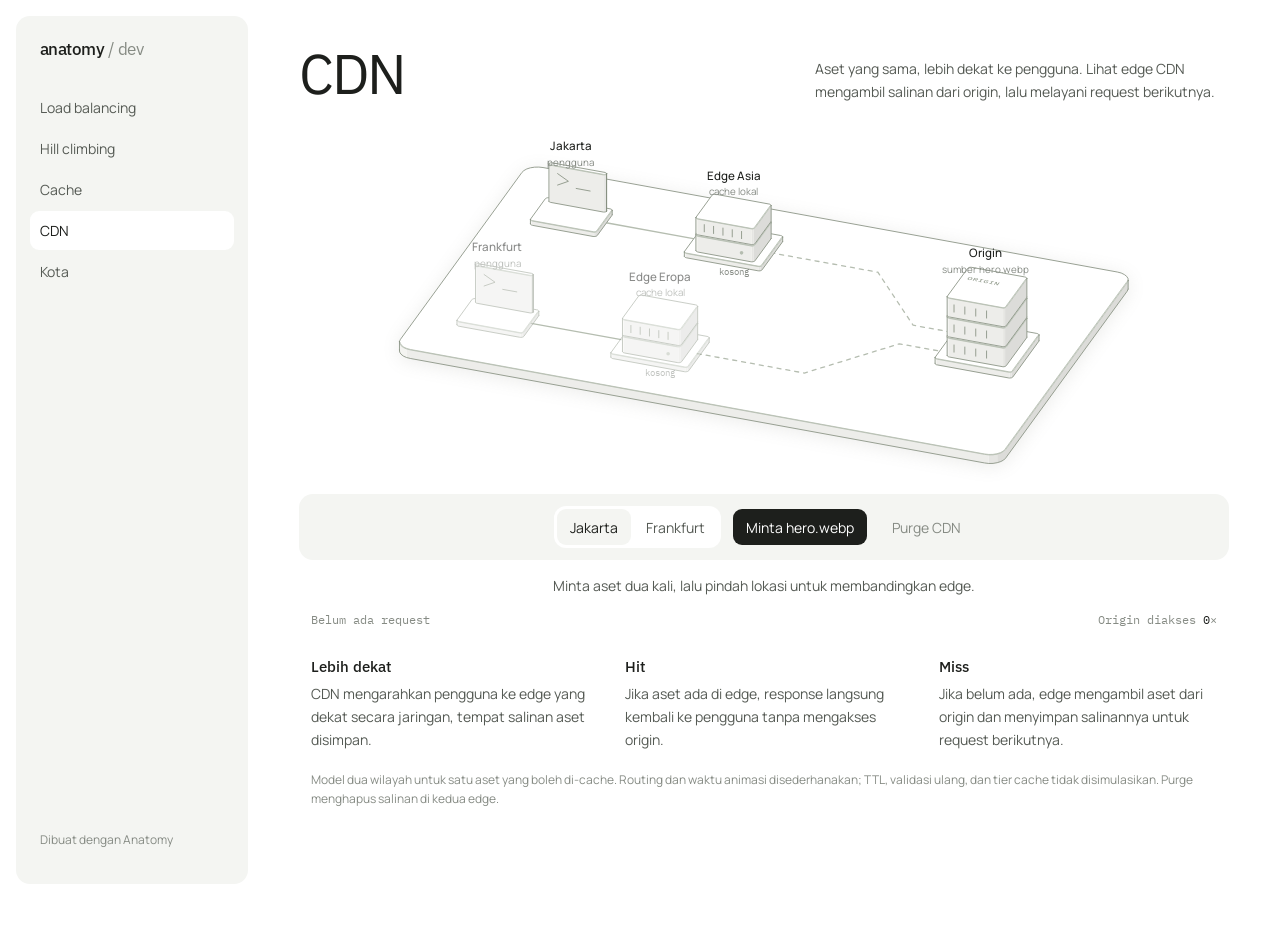
==== commit 6d39909e: "Add Kota tab and miniature city with automatic smooth traffic loops Integrate the new /city page wit" ====
--- a/cdn/index.html
+++ b/cdn/index.html
@@ -138,4 +138,4 @@
 @media(max-width:900px){.iso-page{display:block;padding:12px var(--gutter) var(--gutter)}.site-header{position:static;height:auto;flex-direction:row;align-items:center;justify-content:space-between;gap:12px;padding:8px 8px 8px 4px}.iso-nav{flex-direction:row}.nav-title,.side-foot{display:none}.iso-nav a{padding:7px 10px;font-size:13px}}
 @media(max-width:480px){.site-header{flex-wrap:wrap;row-gap:8px}.iso-nav{flex-wrap:wrap}.iso-nav a{font-size:12px;padding:7px 8px}}
 @media(max-width:760px){.page-intro{grid-template-columns:1fr;gap:14px;padding-top:28px}.intro-copy{justify-self:start}}
-</style><link rel="stylesheet" href="/cdn/style.css"><header class="site-header"><a class="brand" href="/" aria-label="Anatomy Dev beranda">anatomy<span> / dev</span></a><nav class="iso-nav" aria-label="Pilih ilustrasi"><a href="/load-balancer">Load balancing</a><a href="/">Hill climbing</a><a href="/cache">Cache</a><a href="/cdn" aria-current="page">CDN</a></nav><p class="side-foot"><a href="https://github.com/wheresryan22/anatomy" target="_blank" rel="noreferrer">Dibuat dengan Anatomy</a></p></header><section class="page-intro"><h1>CDN</h1><p class="intro-copy">Aset yang sama, lebih dekat ke pengguna. Lihat edge CDN mengambil salinan dari origin, lalu melayani request berikutnya.</p></section><section class="cdn-demo" aria-label="Simulasi CDN"><div class="cdn-figure"><svg xmlns="http://www.w3.org/2000/svg" class="iso-svg" viewBox="0 0 1040 420" role="img" aria-label="CDN dengan dua wilayah: pengguna Jakarta memakai Edge Asia dan pengguna Frankfurt memakai Edge Eropa. Edge mengambil aset dari origin saat cache miss; cache hit dilayani langsung dari edge."><path class="iso-halo" d="M112.4 250L112.6 248.2L113.5 246.5L249.4 59.8L250.9 58.2L253.1 56.7L255.8 55.5L258.9 54.6L262.3 54L265.9 53.8L269.5 53.9L273 54.3L915.5 171.2L918.7 172L921.6 173.1L924.1 174.4L925.9 176L927.1 177.7L927.6 179.5L927.6 189.1L927.4 190.9L926.5 192.7L790.6 379.3L789.1 381L786.9 382.4L784.2 383.6L781.1 384.5L777.7 385.1L774.1 385.4L770.5 385.3L767 384.8L124.5 267.9L121.3 267.1L118.4 266.1L115.9 264.7L114.1 263.1L112.9 261.4L112.4 259.6Z"/><g class="iso-solid"><path class="iso-fill" d="M112.4 248.8L113.5 246.5L249.4 59.8L251.6 57.7L254.8 55.9L258.9 54.6L263.5 53.9L268.3 53.8L273 54.3L915.5 171.2L919.8 172.3L923.3 174L925.9 176L927.4 178.3L927.6 180.7L927.6 190.3L926.5 192.7L790.6 379.3L788.4 381.5L785.2 383.2L781.1 384.5L776.5 385.3L771.7 385.4L767 384.8L124.5 267.9L120.2 266.8L116.7 265.2L114.1 263.1L112.6 260.8L112.4 258.4Z"/><path class="iso-shade" data-shade="0" d="M927.6 190.3L926.5 192.7L926.5 183.1L927.6 180.7ZM926.5 192.7L790.6 379.3L790.6 369.7L926.5 183.1ZM790.6 379.3L788.4 381.5L788.4 371.9L790.6 369.7ZM788.4 381.5L785.2 383.2L785.2 373.6L788.4 371.9ZM785.2 383.2L781.1 384.5L781.1 374.9L785.2 373.6Z"/><path class="iso-shade" data-shade="1" d="M781.1 384.5L776.5 385.3L776.5 375.7L781.1 374.9ZM776.5 385.3L771.7 385.4L771.7 375.8L776.5 375.7Z"/><path class="iso-shade" data-shade="2" d="M771.7 385.4L767 384.8L767 375.2L771.7 375.8ZM767 384.8L124.5 267.9L124.5 258.3L767 375.2ZM124.5 267.9L120.2 266.8L120.2 257.2L124.5 258.3Z"/><path class="iso-shade" data-shade="3" d="M120.2 266.8L116.7 265.2L116.7 255.6L120.2 257.2ZM116.7 265.2L114.1 263.1L114.1 253.5L116.7 255.6ZM114.1 263.1L112.6 260.8L112.6 251.2L114.1 253.5ZM112.6 260.8L112.4 258.4L112.4 248.8L112.6 251.2Z"/><path class="iso-top" d="M915.5 171.2L919.8 172.3L923.3 174L925.9 176L927.4 178.3L927.6 180.7L926.5 183.1L790.6 369.7L788.4 371.9L785.2 373.6L781.1 374.9L776.5 375.7L771.7 375.8L767 375.2L124.5 258.3L120.2 257.2L116.7 255.6L114.1 253.5L112.6 251.2L112.4 248.8L113.5 246.5L249.4 59.8L251.6 57.7L254.8 55.9L258.9 54.6L263.5 53.9L268.3 53.8L273 54.3Z"/><path class="iso-line iso-crease" data-tone="lo" d="M927.6 180.7L926.5 183.1L790.6 369.7L788.4 371.9L785.2 373.6L781.1 374.9L776.5 375.7L771.7 375.8L767 375.2L124.5 258.3L120.2 257.2L116.7 255.6L114.1 253.5L112.6 251.2L112.4 248.8"/><path class="iso-line iso-bevel" data-tone="lo" d="M927.6 180.7L925.6 182.9L789.8 369.5L787.7 371.6L784.6 373.3L780.7 374.5L776.3 375.2L771.8 375.3L767.2 374.8L124.9 257.9L120.8 256.8L117.4 255.3L114.9 253.4L113.6 251.2L112.4 248.8"/><path class="iso-line iso-edge" data-tone="mid" d="M112.4 248.8L113.5 246.5L249.4 59.8L251.6 57.7L254.8 55.9L258.9 54.6L263.5 53.9L268.3 53.8L273 54.3L915.5 171.2L919.8 172.3L923.3 174L925.9 176L927.4 178.3L927.6 180.7M927.6 190.3L926.5 192.7L790.6 379.3L788.4 381.5L785.2 383.2L781.1 384.5L776.5 385.3L771.7 385.4L767 384.8L124.5 267.9L120.2 266.8L116.7 265.2L114.1 263.1L112.6 260.8L112.4 258.4M927.6 180.7L927.6 190.3M112.4 248.8L112.4 258.4"/></g><path id="jakarta-local" d="M342 115.8L442.7 134.1" class="cdn-route"/><path id="jakarta-origin" d="M527.8 149.6L647.6 171.4L687 230.7L733.9 239.2" class="cdn-route origin-route"/><path id="frankfurt-local" d="M259.8 228.6L360.5 246.9" class="cdn-route"/><path id="frankfurt-origin" d="M445.6 262.4L565.4 284.2L671.8 251.5L718.7 260" class="cdn-route origin-route"/><g data-region="jakarta" class="region"><g class="iso-solid"><path class="iso-fill" d="M258.9 112.4L259.1 111.9L275.5 89.3L276.1 88.8L276.9 88.4L278 88.1L279.1 88.1L280.3 88.2L348 100.5L349 100.8L349.8 101.2L350.3 101.7L350.4 102.3L350.4 107.1L350.2 107.7L333.8 130.2L333.2 130.8L332.4 131.1L331.3 131.4L330.2 131.5L329 131.4L261.3 119L260.3 118.7L259.5 118.3L259 117.8L258.9 117.2Z"/><path class="iso-shade" data-shade="0" d="M350.4 107.1L350.2 107.7L350.2 102.9L350.4 102.3ZM350.2 107.7L333.8 130.2L333.8 125.4L350.2 102.9ZM333.8 130.2L333.2 130.8L333.2 126L333.8 125.4ZM333.2 130.8L332.4 131.1L332.4 126.3L333.2 126Z"/><path class="iso-shade" data-shade="1" d="M332.4 131.1L331.3 131.4L331.3 126.6L332.4 126.3ZM331.3 131.4L330.2 131.5L330.2 126.7L331.3 126.6Z"/><path class="iso-shade" data-shade="2" d="M330.2 131.5L329 131.4L329 126.6L330.2 126.7ZM329 131.4L261.3 119L261.3 114.2L329 126.6ZM261.3 119L260.3 118.7L260.3 113.9L261.3 114.2Z"/><path class="iso-shade" data-shade="3" d="M260.3 118.7L259.5 118.3L259.5 113.5L260.3 113.9ZM259.5 118.3L259 117.8L259 113L259.5 113.5ZM259 117.8L258.9 117.2L258.9 112.4L259 113Z"/><path class="iso-top" d="M348 100.5L349 100.8L349.8 101.2L350.3 101.7L350.4 102.3L350.2 102.9L333.8 125.4L333.2 126L332.4 126.3L331.3 126.6L330.2 126.7L329 126.6L261.3 114.2L260.3 113.9L259.5 113.5L259 113L258.9 112.4L259.1 111.9L275.5 89.3L276.1 88.8L276.9 88.4L278 88.1L279.1 88.1L280.3 88.2Z"/><path class="iso-line iso-crease" data-tone="lo" d="M350.4 102.3L350.2 102.9L333.8 125.4L333.2 126L332.4 126.3L331.3 126.6L330.2 126.7L329 126.6L261.3 114.2L260.3 113.9L259.5 113.5L259 113L258.9 112.4"/><path class="iso-line iso-bevel" data-tone="lo" d="M350.4 102.3L349.3 102.8L332.9 125.3L332.5 125.7L331.8 126L331.1 126.1L330.2 126.2L329.3 126.1L261.7 113.8L260.9 113.6L260.3 113.3L259.9 112.9L258.9 112.4"/><path class="iso-line iso-edge" data-tone="mid" d="M258.9 112.4L259.1 111.9L275.5 89.3L276.1 88.8L276.9 88.4L278 88.1L279.1 88.1L280.3 88.2L348 100.5L349 100.8L349.8 101.2L350.3 101.7L350.4 102.3M350.4 107.1L350.2 107.7L333.8 130.2L333.2 130.8L332.4 131.1L331.3 131.4L330.2 131.5L329 131.4L261.3 119L260.3 118.7L259.5 118.3L259 117.8L258.9 117.2M350.4 102.3L350.4 107.1M258.9 112.4L258.9 117.2"/></g><g class="iso-solid"><path class="iso-fill" d="M279.6 50.4L279.8 49.9L280.2 49.6L280.9 49.3L281.6 49.1L282.5 49L283.4 49.1L342.4 59.8L343.1 60.1L343.7 60.4L344.1 60.8L344.2 61.2L344.2 102.8L344 103.2L343.6 103.6L343 103.9L342.2 104.1L341.3 104.1L340.5 104.1L281.5 93.3L280.7 93.1L280.1 92.8L279.7 92.4L279.6 92Z"/><path class="iso-shade" data-shade="0" d="M344.2 102.8L344 103.2L344 61.6L344.2 61.2ZM344 103.2L343.6 103.6L343.6 62L344 61.6ZM343.6 103.6L343 103.9L343 62.3L343.6 62Z"/><path class="iso-shade" data-shade="1" d="M343 103.9L342.2 104.1L342.2 62.5L343 62.3ZM342.2 104.1L341.3 104.1L341.3 62.5L342.2 62.5Z"/><path class="iso-shade" data-shade="2" d="M341.3 104.1L340.5 104.1L340.5 62.5L341.3 62.5ZM340.5 104.1L281.5 93.3L281.5 51.7L340.5 62.5ZM281.5 93.3L280.7 93.1L280.7 51.5L281.5 51.7Z"/><path class="iso-shade" data-shade="3" d="M280.7 93.1L280.1 92.8L280.1 51.2L280.7 51.5ZM280.1 92.8L279.7 92.4L279.7 50.8L280.1 51.2ZM279.7 92.4L279.6 92L279.6 50.4L279.7 50.8Z"/><path class="iso-top" d="M342.4 59.8L343.1 60.1L343.7 60.4L344.1 60.8L344.2 61.2L344 61.6L344 61.6L343.6 62L343 62.3L342.2 62.5L341.3 62.5L340.5 62.5L281.5 51.7L280.7 51.5L280.1 51.2L279.7 50.8L279.6 50.4L279.8 49.9L279.8 49.9L280.2 49.6L280.9 49.3L281.6 49.1L282.5 49L283.4 49.1Z"/><path class="iso-line iso-crease" data-tone="lo" d="M344.2 61.2L344 61.6M344 61.6L343.6 62L343 62.3L342.2 62.5L341.3 62.5L340.5 62.5L281.5 51.7L280.7 51.5L280.1 51.2L279.7 50.8L279.6 50.4"/><path class="iso-line iso-bevel" data-tone="lo" d="M344.2 61.2L344 61.6M344 61.6L342.9 61.7L342.5 61.9L341.9 62L341.4 62.1L340.7 62L281.8 51.3L281.3 51.1L280.9 50.9L280.6 50.7L279.6 50.4"/><path class="iso-line iso-edge" data-tone="mid" d="M344 61.6L344 61.6M279.6 50.4L279.8 49.9L279.8 49.9L280.2 49.6L280.9 49.3L281.6 49.1L282.5 49L283.4 49.1L342.4 59.8L343.1 60.1L343.7 60.4L344.1 60.8L344.2 61.2M344.2 102.8L344 103.2M344 103.2L343.6 103.6L343 103.9L342.2 104.1L341.3 104.1L340.5 104.1L281.5 93.3L280.7 93.1L280.1 92.8L279.7 92.4L279.6 92M344.2 61.2L344.2 102.8M344 61.6L344 103.2M344 61.6L344 103.2M279.6 50.4L279.6 92"/></g><path class="iso-line" data-tone="mid" d="M289.3 61.1L301.4 69.7L289.3 73.9"/><path class="iso-line" data-tone="mid" d="M310.1 77.7L325.7 80.6"/><text x="303.78604078870535" y="35.20041101878451" class="cdn-label" text-anchor="middle">Jakarta</text><text x="303.78604078870535" y="52.20041101878451" class="cdn-sub" text-anchor="middle">pengguna</text><g class="iso-solid"><path class="iso-fill" d="M431.1 148.7L431.3 148.1L454.1 116.9L454.6 116.4L455.5 116L456.5 115.7L457.7 115.6L458.8 115.8L538.7 130.3L539.7 130.6L540.5 131L541 131.5L541.1 132.1L541.1 136.9L540.9 137.5L518.1 168.7L517.6 169.2L516.7 169.6L515.7 169.9L514.5 169.9L513.4 169.8L433.5 155.3L432.5 155L431.7 154.6L431.2 154.1L431.1 153.5Z"/><path class="iso-shade" data-shade="0" d="M541.1 136.9L540.9 137.5L540.9 132.7L541.1 132.1ZM540.9 137.5L518.1 168.7L518.1 163.9L540.9 132.7ZM518.1 168.7L517.6 169.2L517.6 164.4L518.1 163.9ZM517.6 169.2L516.7 169.6L516.7 164.8L517.6 164.4Z"/><path class="iso-shade" data-shade="1" d="M516.7 169.6L515.7 169.9L515.7 165.1L516.7 164.8ZM515.7 169.9L514.5 169.9L514.5 165.1L515.7 165.1Z"/><path class="iso-shade" data-shade="2" d="M514.5 169.9L513.4 169.8L513.4 165L514.5 165.1ZM513.4 169.8L433.5 155.3L433.5 150.5L513.4 165ZM433.5 155.3L432.5 155L432.5 150.2L433.5 150.5Z"/><path class="iso-shade" data-shade="3" d="M432.5 155L431.7 154.6L431.7 149.8L432.5 150.2ZM431.7 154.6L431.2 154.1L431.2 149.3L431.7 149.8ZM431.2 154.1L431.1 153.5L431.1 148.7L431.2 149.3Z"/><path class="iso-top" d="M538.7 130.3L539.7 130.6L540.5 131L541 131.5L541.1 132.1L540.9 132.7L518.1 163.9L517.6 164.4L516.7 164.8L515.7 165.1L514.5 165.1L513.4 165L433.5 150.5L432.5 150.2L431.7 149.8L431.2 149.3L431.1 148.7L431.3 148.1L454.1 116.9L454.6 116.4L455.5 116L456.5 115.7L457.7 115.6L458.8 115.8Z"/><path class="iso-line iso-crease" data-tone="lo" d="M541.1 132.1L540.9 132.7L518.1 163.9L517.6 164.4L516.7 164.8L515.7 165.1L514.5 165.1L513.4 165L433.5 150.5L432.5 150.2L431.7 149.8L431.2 149.3L431.1 148.7"/><path class="iso-line iso-bevel" data-tone="lo" d="M541.1 132.1L540 132.5L517.3 163.7L516.8 164.1L516.2 164.4L515.4 164.6L514.6 164.7L513.6 164.6L433.9 150.1L433.1 149.8L432.5 149.5L432.1 149.1L431.1 148.7"/><path class="iso-line iso-edge" data-tone="mid" d="M431.1 148.7L431.3 148.1L454.1 116.9L454.6 116.4L455.5 116L456.5 115.7L457.7 115.6L458.8 115.8L538.7 130.3L539.7 130.6L540.5 131L541 131.5L541.1 132.1M541.1 136.9L540.9 137.5L518.1 168.7L517.6 169.2L516.7 169.6L515.7 169.9L514.5 169.9L513.4 169.8L433.5 155.3L432.5 155L431.7 154.6L431.2 154.1L431.1 153.5M541.1 132.1L541.1 136.9M431.1 148.7L431.1 153.5"/></g><g class="iso-solid"><path class="iso-fill" d="M444 129.5L444.3 128.9L462 104.6L462.5 104.1L463.4 103.7L464.4 103.5L465.6 103.4L466.7 103.5L525.7 114.3L526.7 114.5L527.5 115L528 115.5L528.2 116.1L528.2 133.7L527.9 134.2L510.2 158.5L509.7 159.1L508.8 159.4L507.8 159.7L506.6 159.8L505.5 159.7L446.5 148.9L445.5 148.6L444.7 148.2L444.2 147.7L444 147.1Z"/><path class="iso-shade" data-shade="0" d="M528.2 133.7L527.9 134.2L527.9 116.6L528.2 116.1ZM527.9 134.2L510.2 158.5L510.2 140.9L527.9 116.6ZM510.2 158.5L509.7 159.1L509.7 141.4L510.2 140.9ZM509.7 159.1L508.8 159.4L508.8 141.8L509.7 141.4Z"/><path class="iso-shade" data-shade="1" d="M508.8 159.4L507.8 159.7L507.8 142.1L508.8 141.8ZM507.8 159.7L506.6 159.8L506.6 142.2L507.8 142.1Z"/><path class="iso-shade" data-shade="2" d="M506.6 159.8L505.5 159.7L505.5 142L506.6 142.2ZM505.5 159.7L446.5 148.9L446.5 131.3L505.5 142ZM446.5 148.9L445.5 148.6L445.5 131L446.5 131.3Z"/><path class="iso-shade" data-shade="3" d="M445.5 148.6L444.7 148.2L444.7 130.6L445.5 131ZM444.7 148.2L444.2 147.7L444.2 130.1L444.7 130.6ZM444.2 147.7L444 147.1L444 129.5L444.2 130.1Z"/><path class="iso-top" d="M525.7 114.3L526.7 114.5L527.5 115L528 115.5L528.2 116.1L527.9 116.6L510.2 140.9L509.7 141.4L508.8 141.8L507.8 142.1L506.6 142.2L505.5 142L446.5 131.3L445.5 131L444.7 130.6L444.2 130.1L444 129.5L444.3 128.9L462 104.6L462.5 104.1L463.4 103.7L464.4 103.5L465.6 103.4L466.7 103.5Z"/><path class="iso-line iso-crease" data-tone="lo" d="M528.2 116.1L527.9 116.6L510.2 140.9L509.7 141.4L508.8 141.8L507.8 142.1L506.6 142.2L505.5 142L446.5 131.3L445.5 131L444.7 130.6L444.2 130.1L444 129.5"/><path class="iso-line iso-bevel" data-tone="lo" d="M528.2 116.1L527 116.5L509.4 140.8L509 141.2L508.3 141.5L507.5 141.6L506.7 141.7L505.8 141.6L446.9 130.9L446 130.7L445.4 130.3L445.1 130L444 129.5"/><path class="iso-line iso-edge" data-tone="mid" d="M444 129.5L444.3 128.9L462 104.6L462.5 104.1L463.4 103.7L464.4 103.5L465.6 103.4L466.7 103.5L525.7 114.3L526.7 114.5L527.5 115L528 115.5L528.2 116.1M528.2 133.7L527.9 134.2L510.2 158.5L509.7 159.1L508.8 159.4L507.8 159.7L506.6 159.8L505.5 159.7L446.5 148.9L445.5 148.6L444.7 148.2L444.2 147.7L444 147.1M528.2 116.1L528.2 133.7M444 129.5L444 147.1"/></g><g class="iso-solid"><path class="iso-fill" d="M444 110.3L444.3 109.7L462 85.4L462.5 84.9L463.4 84.5L464.4 84.3L465.6 84.2L466.7 84.3L525.7 95.1L526.7 95.3L527.5 95.8L528 96.3L528.2 96.9L528.2 114.5L527.9 115L510.2 139.3L509.7 139.8L508.8 140.2L507.8 140.5L506.6 140.6L505.5 140.4L446.5 129.7L445.5 129.4L444.7 129L444.2 128.5L444 127.9Z"/><path class="iso-shade" data-shade="0" d="M528.2 114.5L527.9 115L527.9 97.4L528.2 96.9ZM527.9 115L510.2 139.3L510.2 121.7L527.9 97.4ZM510.2 139.3L509.7 139.8L509.7 122.2L510.2 121.7ZM509.7 139.8L508.8 140.2L508.8 122.6L509.7 122.2Z"/><path class="iso-shade" data-shade="1" d="M508.8 140.2L507.8 140.5L507.8 122.9L508.8 122.6ZM507.8 140.5L506.6 140.6L506.6 123L507.8 122.9Z"/><path class="iso-shade" data-shade="2" d="M506.6 140.6L505.5 140.4L505.5 122.8L506.6 123ZM505.5 140.4L446.5 129.7L446.5 112.1L505.5 122.8ZM446.5 129.7L445.5 129.4L445.5 111.8L446.5 112.1Z"/><path class="iso-shade" data-shade="3" d="M445.5 129.4L444.7 129L444.7 111.4L445.5 111.8ZM444.7 129L444.2 128.5L444.2 110.9L444.7 111.4ZM444.2 128.5L444 127.9L444 110.3L444.2 110.9Z"/><path class="iso-top" d="M525.7 95.1L526.7 95.3L527.5 95.8L528 96.3L528.2 96.9L527.9 97.4L510.2 121.7L509.7 122.2L508.8 122.6L507.8 122.9L506.6 123L505.5 122.8L446.5 112.1L445.5 111.8L444.7 111.4L444.2 110.9L444 110.3L444.3 109.7L462 85.4L462.5 84.9L463.4 84.5L464.4 84.3L465.6 84.2L466.7 84.3Z"/><path class="iso-line iso-crease" data-tone="lo" d="M528.2 96.9L527.9 97.4L510.2 121.7L509.7 122.2L508.8 122.6L507.8 122.9L506.6 123L505.5 122.8L446.5 112.1L445.5 111.8L444.7 111.4L444.2 110.9L444 110.3"/><path class="iso-line iso-bevel" data-tone="lo" d="M528.2 96.9L527 97.3L509.4 121.5L509 122L508.3 122.3L507.5 122.4L506.7 122.5L505.8 122.4L446.9 111.7L446 111.5L445.4 111.1L445.1 110.7L444 110.3"/><path class="iso-line iso-edge" data-tone="mid" d="M444 110.3L444.3 109.7L462 85.4L462.5 84.9L463.4 84.5L464.4 84.3L465.6 84.2L466.7 84.3L525.7 95.1L526.7 95.3L527.5 95.8L528 96.3L528.2 96.9M528.2 114.5L527.9 115L510.2 139.3L509.7 139.8L508.8 140.2L507.8 140.5L506.6 140.6L505.5 140.4L446.5 129.7L445.5 129.4L444.7 129L444.2 128.5L444 127.9M528.2 96.9L528.2 114.5M444 110.3L444 127.9"/></g><path class="iso-line" data-tone="mid" d="M453.4 126.2L453.4 118.2"/><path class="iso-line" data-tone="mid" d="M463.8 128.1L463.8 120.1"/><path class="iso-line" data-tone="mid" d="M474.3 130L474.3 122"/><path class="iso-line" data-tone="mid" d="M484.7 131.9L484.7 123.9"/><path class="iso-line" data-tone="mid" d="M495.1 133.8L495.1 125.8"/><circle cx="495.08817907196703" cy="149.75351876738097" r="2" class="edge-led"/><text x="486.10013544033126" y="68.37886288897599" class="cdn-label" text-anchor="middle">Edge Asia</text><text x="486.10013544033126" y="85.37886288897599" class="cdn-sub" text-anchor="middle">cache lokal</text><text x="486.10013544033126" y="174.18872733980356" class="edge-state" text-anchor="middle" data-edge="jakarta">kosong</text></g><g data-region="frankfurt" class="region"><g class="iso-solid"><path class="iso-fill" d="M176.7 225.3L177 224.7L193.4 202.1L193.9 201.6L194.8 201.2L195.8 201L197 200.9L198.1 201L265.8 213.4L266.8 213.6L267.6 214.1L268.1 214.6L268.3 215.2L268.3 220L268 220.5L251.6 243.1L251.1 243.6L250.2 244L249.2 244.3L248 244.3L246.9 244.2L179.2 231.9L178.1 231.6L177.4 231.2L176.9 230.7L176.7 230.1Z"/><path class="iso-shade" data-shade="0" d="M268.3 220L268 220.5L268 215.7L268.3 215.2ZM268 220.5L251.6 243.1L251.6 238.3L268 215.7ZM251.6 243.1L251.1 243.6L251.1 238.8L251.6 238.3ZM251.1 243.6L250.2 244L250.2 239.2L251.1 238.8Z"/><path class="iso-shade" data-shade="1" d="M250.2 244L249.2 244.3L249.2 239.5L250.2 239.2ZM249.2 244.3L248 244.3L248 239.5L249.2 239.5Z"/><path class="iso-shade" data-shade="2" d="M248 244.3L246.9 244.2L246.9 239.4L248 239.5ZM246.9 244.2L179.2 231.9L179.2 227.1L246.9 239.4ZM179.2 231.9L178.1 231.6L178.1 226.8L179.2 227.1Z"/><path class="iso-shade" data-shade="3" d="M178.1 231.6L177.4 231.2L177.4 226.4L178.1 226.8ZM177.4 231.2L176.9 230.7L176.9 225.9L177.4 226.4ZM176.9 230.7L176.7 230.1L176.7 225.3L176.9 225.9Z"/><path class="iso-top" d="M265.8 213.4L266.8 213.6L267.6 214.1L268.1 214.6L268.3 215.2L268 215.7L251.6 238.3L251.1 238.8L250.2 239.2L249.2 239.5L248 239.5L246.9 239.4L179.2 227.1L178.1 226.8L177.4 226.4L176.9 225.9L176.7 225.3L177 224.7L193.4 202.1L193.9 201.6L194.8 201.2L195.8 201L197 200.9L198.1 201Z"/><path class="iso-line iso-crease" data-tone="lo" d="M268.3 215.2L268 215.7L251.6 238.3L251.1 238.8L250.2 239.2L249.2 239.5L248 239.5L246.9 239.4L179.2 227.1L178.1 226.8L177.4 226.4L176.9 225.9L176.7 225.3"/><path class="iso-line iso-bevel" data-tone="lo" d="M268.3 215.2L267.2 215.6L250.8 238.1L250.3 238.5L249.7 238.8L248.9 239L248 239.1L247.1 239L179.5 226.7L178.7 226.4L178.1 226.1L177.8 225.7L176.7 225.3"/><path class="iso-line iso-edge" data-tone="mid" d="M176.7 225.3L177 224.7L193.4 202.1L193.9 201.6L194.8 201.2L195.8 201L197 200.9L198.1 201L265.8 213.4L266.8 213.6L267.6 214.1L268.1 214.6L268.3 215.2M268.3 220L268 220.5L251.6 243.1L251.1 243.6L250.2 244L249.2 244.3L248 244.3L246.9 244.2L179.2 231.9L178.1 231.6L177.4 231.2L176.9 230.7L176.7 230.1M268.3 215.2L268.3 220M176.7 225.3L176.7 230.1"/></g><g class="iso-solid"><path class="iso-fill" d="M197.5 163.2L197.6 162.8L198.1 162.4L198.7 162.1L199.5 161.9L200.3 161.9L201.2 162L260.2 172.7L261 172.9L261.6 173.2L261.9 173.6L262.1 174.1L262.1 215.7L261.9 216.1L261.5 216.5L260.8 216.8L260 216.9L259.2 217L258.3 216.9L199.3 206.2L198.5 206L198 205.6L197.6 205.3L197.5 204.8Z"/><path class="iso-shade" data-shade="0" d="M262.1 215.7L261.9 216.1L261.9 174.5L262.1 174.1ZM261.9 216.1L261.5 216.5L261.5 174.9L261.9 174.5ZM261.5 216.5L260.8 216.8L260.8 175.2L261.5 174.9Z"/><path class="iso-shade" data-shade="1" d="M260.8 216.8L260 216.9L260 175.3L260.8 175.2ZM260 216.9L259.2 217L259.2 175.4L260 175.3Z"/><path class="iso-shade" data-shade="2" d="M259.2 217L258.3 216.9L258.3 175.3L259.2 175.4ZM258.3 216.9L199.3 206.2L199.3 164.6L258.3 175.3ZM199.3 206.2L198.5 206L198.5 164.4L199.3 164.6Z"/><path class="iso-shade" data-shade="3" d="M198.5 206L198 205.6L198 164L198.5 164.4ZM198 205.6L197.6 205.3L197.6 163.6L198 164ZM197.6 205.3L197.5 204.8L197.5 163.2L197.6 163.6Z"/><path class="iso-top" d="M260.2 172.7L261 172.9L261.6 173.2L261.9 173.6L262.1 174.1L261.9 174.5L261.9 174.5L261.5 174.9L260.8 175.2L260 175.3L259.2 175.4L258.3 175.3L199.3 164.6L198.5 164.4L198 164L197.6 163.6L197.5 163.2L197.6 162.8L197.6 162.8L198.1 162.4L198.7 162.1L199.5 161.9L200.3 161.9L201.2 162Z"/><path class="iso-line iso-crease" data-tone="lo" d="M262.1 174.1L261.9 174.5M261.9 174.5L261.5 174.9L260.8 175.2L260 175.3L259.2 175.4L258.3 175.3L199.3 164.6L198.5 164.4L198 164L197.6 163.6L197.5 163.2"/><path class="iso-line iso-bevel" data-tone="lo" d="M262.1 174.1L261.9 174.5M261.9 174.5L260.7 174.6L260.3 174.8L259.8 174.9L259.2 174.9L258.6 174.9L199.7 164.1L199.1 164L198.7 163.8L198.5 163.5L197.5 163.2"/><path class="iso-line iso-edge" data-tone="mid" d="M261.9 174.5L261.9 174.5M197.5 163.2L197.6 162.8L197.6 162.8L198.1 162.4L198.7 162.1L199.5 161.9L200.3 161.9L201.2 162L260.2 172.7L261 172.9L261.6 173.2L261.9 173.6L262.1 174.1M262.1 215.7L261.9 216.1M261.9 216.1L261.5 216.5L260.8 216.8L260 216.9L259.2 217L258.3 216.9L199.3 206.2L198.5 206L198 205.6L197.6 205.3L197.5 204.8M262.1 174.1L262.1 215.7M261.9 174.5L261.9 216.1M261.9 174.5L261.9 216.1M197.5 163.2L197.5 204.8"/></g><path class="iso-line" data-tone="mid" d="M207.1 174L219.3 182.6L207.1 186.8"/><path class="iso-line" data-tone="mid" d="M227.9 190.6L243.6 193.4"/><text x="221.6298742529932" y="148.06151723169575" class="cdn-label" text-anchor="middle">Frankfurt</text><text x="221.6298742529932" y="165.06151723169575" class="cdn-sub" text-anchor="middle">pengguna</text><g class="iso-solid"><path class="iso-fill" d="M348.9 261.5L349.2 261L371.9 229.7L372.5 229.2L373.3 228.8L374.4 228.6L375.5 228.5L376.6 228.6L456.5 243.2L457.5 243.4L458.3 243.9L458.8 244.4L458.9 245L458.9 249.8L458.7 250.3L436 281.6L435.4 282.1L434.6 282.5L433.5 282.7L432.4 282.8L431.2 282.7L351.4 268.1L350.4 267.9L349.6 267.4L349.1 266.9L348.9 266.3Z"/><path class="iso-shade" data-shade="0" d="M458.9 249.8L458.7 250.3L458.7 245.5L458.9 245ZM458.7 250.3L436 281.6L436 276.8L458.7 245.5ZM436 281.6L435.4 282.1L435.4 277.3L436 276.8ZM435.4 282.1L434.6 282.5L434.6 277.7L435.4 277.3Z"/><path class="iso-shade" data-shade="1" d="M434.6 282.5L433.5 282.7L433.5 277.9L434.6 277.7ZM433.5 282.7L432.4 282.8L432.4 278L433.5 277.9Z"/><path class="iso-shade" data-shade="2" d="M432.4 282.8L431.2 282.7L431.2 277.9L432.4 278ZM431.2 282.7L351.4 268.1L351.4 263.3L431.2 277.9ZM351.4 268.1L350.4 267.9L350.4 263.1L351.4 263.3Z"/><path class="iso-shade" data-shade="3" d="M350.4 267.9L349.6 267.4L349.6 262.6L350.4 263.1ZM349.6 267.4L349.1 266.9L349.1 262.1L349.6 262.6ZM349.1 266.9L348.9 266.3L348.9 261.5L349.1 262.1Z"/><path class="iso-top" d="M456.5 243.2L457.5 243.4L458.3 243.9L458.8 244.4L458.9 245L458.7 245.5L436 276.8L435.4 277.3L434.6 277.7L433.5 277.9L432.4 278L431.2 277.9L351.4 263.3L350.4 263.1L349.6 262.6L349.1 262.1L348.9 261.5L349.2 261L371.9 229.7L372.5 229.2L373.3 228.8L374.4 228.6L375.5 228.5L376.6 228.6Z"/><path class="iso-line iso-crease" data-tone="lo" d="M458.9 245L458.7 245.5L436 276.8L435.4 277.3L434.6 277.7L433.5 277.9L432.4 278L431.2 277.9L351.4 263.3L350.4 263.1L349.6 262.6L349.1 262.1L348.9 261.5"/><path class="iso-line iso-bevel" data-tone="lo" d="M458.9 245L457.8 245.4L435.1 276.6L434.7 277L434.1 277.3L433.3 277.5L432.4 277.5L431.5 277.4L351.8 262.9L350.9 262.7L350.3 262.4L350 262L348.9 261.5"/><path class="iso-line iso-edge" data-tone="mid" d="M348.9 261.5L349.2 261L371.9 229.7L372.5 229.2L373.3 228.8L374.4 228.6L375.5 228.5L376.6 228.6L456.5 243.2L457.5 243.4L458.3 243.9L458.8 244.4L458.9 245M458.9 249.8L458.7 250.3L436 281.6L435.4 282.1L434.6 282.5L433.5 282.7L432.4 282.8L431.2 282.7L351.4 268.1L350.4 267.9L349.6 267.4L349.1 266.9L348.9 266.3M458.9 245L458.9 249.8M348.9 261.5L348.9 266.3"/></g><g class="iso-solid"><path class="iso-fill" d="M361.9 242.4L362.1 241.8L379.8 217.5L380.4 217L381.2 216.6L382.3 216.3L383.4 216.3L384.5 216.4L443.6 227.1L444.6 227.4L445.4 227.8L445.9 228.4L446 228.9L446 246.5L445.8 247.1L428.1 271.4L427.5 271.9L426.7 272.3L425.6 272.6L424.5 272.6L423.3 272.5L364.3 261.8L363.3 261.5L362.5 261.1L362 260.5L361.9 260Z"/><path class="iso-shade" data-shade="0" d="M446 246.5L445.8 247.1L445.8 229.5L446 228.9ZM445.8 247.1L428.1 271.4L428.1 253.8L445.8 229.5ZM428.1 271.4L427.5 271.9L427.5 254.3L428.1 253.8ZM427.5 271.9L426.7 272.3L426.7 254.7L427.5 254.3Z"/><path class="iso-shade" data-shade="1" d="M426.7 272.3L425.6 272.6L425.6 254.9L426.7 254.7ZM425.6 272.6L424.5 272.6L424.5 255L425.6 254.9Z"/><path class="iso-shade" data-shade="2" d="M424.5 272.6L423.3 272.5L423.3 254.9L424.5 255ZM423.3 272.5L364.3 261.8L364.3 244.2L423.3 254.9ZM364.3 261.8L363.3 261.5L363.3 243.9L364.3 244.2Z"/><path class="iso-shade" data-shade="3" d="M363.3 261.5L362.5 261.1L362.5 243.5L363.3 243.9ZM362.5 261.1L362 260.5L362 242.9L362.5 243.5ZM362 260.5L361.9 260L361.9 242.4L362 242.9Z"/><path class="iso-top" d="M443.6 227.1L444.6 227.4L445.4 227.8L445.9 228.4L446 228.9L445.8 229.5L428.1 253.8L427.5 254.3L426.7 254.7L425.6 254.9L424.5 255L423.3 254.9L364.3 244.2L363.3 243.9L362.5 243.5L362 242.9L361.9 242.4L362.1 241.8L379.8 217.5L380.4 217L381.2 216.6L382.3 216.3L383.4 216.3L384.5 216.4Z"/><path class="iso-line iso-crease" data-tone="lo" d="M446 228.9L445.8 229.5L428.1 253.8L427.5 254.3L426.7 254.7L425.6 254.9L424.5 255L423.3 254.9L364.3 244.2L363.3 243.9L362.5 243.5L362 242.9L361.9 242.4"/><path class="iso-line iso-bevel" data-tone="lo" d="M446 228.9L444.9 229.4L427.2 253.6L426.8 254L426.2 254.3L425.4 254.5L424.5 254.6L423.6 254.5L364.7 243.7L363.9 243.5L363.3 243.2L362.9 242.8L361.9 242.4"/><path class="iso-line iso-edge" data-tone="mid" d="M361.9 242.4L362.1 241.8L379.8 217.5L380.4 217L381.2 216.6L382.3 216.3L383.4 216.3L384.5 216.4L443.6 227.1L444.6 227.4L445.4 227.8L445.9 228.4L446 228.9M446 246.5L445.8 247.1L428.1 271.4L427.5 271.9L426.7 272.3L425.6 272.6L424.5 272.6L423.3 272.5L364.3 261.8L363.3 261.5L362.5 261.1L362 260.5L361.9 260M446 228.9L446 246.5M361.9 242.4L361.9 260"/></g><g class="iso-solid"><path class="iso-fill" d="M361.9 223.2L362.1 222.6L379.8 198.3L380.4 197.8L381.2 197.4L382.3 197.1L383.4 197.1L384.5 197.2L443.6 207.9L444.6 208.2L445.4 208.6L445.9 209.2L446 209.7L446 227.3L445.8 227.9L428.1 252.2L427.5 252.7L426.7 253.1L425.6 253.3L424.5 253.4L423.3 253.3L364.3 242.6L363.3 242.3L362.5 241.9L362 241.3L361.9 240.8Z"/><path class="iso-shade" data-shade="0" d="M446 227.3L445.8 227.9L445.8 210.3L446 209.7ZM445.8 227.9L428.1 252.2L428.1 234.6L445.8 210.3ZM428.1 252.2L427.5 252.7L427.5 235.1L428.1 234.6ZM427.5 252.7L426.7 253.1L426.7 235.5L427.5 235.1Z"/><path class="iso-shade" data-shade="1" d="M426.7 253.1L425.6 253.3L425.6 235.7L426.7 235.5ZM425.6 253.3L424.5 253.4L424.5 235.8L425.6 235.7Z"/><path class="iso-shade" data-shade="2" d="M424.5 253.4L423.3 253.3L423.3 235.7L424.5 235.8ZM423.3 253.3L364.3 242.6L364.3 225L423.3 235.7ZM364.3 242.6L363.3 242.3L363.3 224.7L364.3 225Z"/><path class="iso-shade" data-shade="3" d="M363.3 242.3L362.5 241.9L362.5 224.3L363.3 224.7ZM362.5 241.9L362 241.3L362 223.7L362.5 224.3ZM362 241.3L361.9 240.8L361.9 223.2L362 223.7Z"/><path class="iso-top" d="M443.6 207.9L444.6 208.2L445.4 208.6L445.9 209.2L446 209.7L445.8 210.3L428.1 234.6L427.5 235.1L426.7 235.5L425.6 235.7L424.5 235.8L423.3 235.7L364.3 225L363.3 224.7L362.5 224.3L362 223.7L361.9 223.2L362.1 222.6L379.8 198.3L380.4 197.8L381.2 197.4L382.3 197.1L383.4 197.1L384.5 197.2Z"/><path class="iso-line iso-crease" data-tone="lo" d="M446 209.7L445.8 210.3L428.1 234.6L427.5 235.1L426.7 235.5L425.6 235.7L424.5 235.8L423.3 235.7L364.3 225L363.3 224.7L362.5 224.3L362 223.7L361.9 223.2"/><path class="iso-line iso-bevel" data-tone="lo" d="M446 209.7L444.9 210.2L427.2 234.4L426.8 234.8L426.2 235.1L425.4 235.3L424.5 235.4L423.6 235.3L364.7 224.5L363.9 224.3L363.3 224L362.9 223.6L361.9 223.2"/><path class="iso-line iso-edge" data-tone="mid" d="M361.9 223.2L362.1 222.6L379.8 198.3L380.4 197.8L381.2 197.4L382.3 197.1L383.4 197.1L384.5 197.2L443.6 207.9L444.6 208.2L445.4 208.6L445.9 209.2L446 209.7M446 227.3L445.8 227.9L428.1 252.2L427.5 252.7L426.7 253.1L425.6 253.3L424.5 253.4L423.3 253.3L364.3 242.6L363.3 242.3L362.5 241.9L362 241.3L361.9 240.8M446 209.7L446 227.3M361.9 223.2L361.9 240.8"/></g><path class="iso-line" data-tone="mid" d="M371.3 239L371.3 231"/><path class="iso-line" data-tone="mid" d="M381.7 240.9L381.7 232.9"/><path class="iso-line" data-tone="mid" d="M392.1 242.8L392.1 234.8"/><path class="iso-line" data-tone="mid" d="M402.5 244.7L402.5 236.7"/><path class="iso-line" data-tone="mid" d="M412.9 246.6L412.9 238.6"/><circle cx="412.9320125362549" cy="262.6146249802922" r="2" class="edge-led"/><text x="403.9439689046191" y="181.2399691018872" class="cdn-label" text-anchor="middle">Edge Eropa</text><text x="403.9439689046191" y="198.2399691018872" class="cdn-sub" text-anchor="middle">cache lokal</text><text x="403.9439689046191" y="287.0498335527148" class="edge-state" text-anchor="middle" data-edge="frankfurt">kosong</text></g><g class="iso-solid"><path class="iso-fill" d="M711.6 266.9L711.8 266.4L740.8 226.4L741.4 225.9L742.2 225.5L743.3 225.3L744.4 225.2L745.6 225.3L825.4 239.9L826.5 240.2L827.2 240.6L827.7 241.1L827.9 241.7L827.9 248.1L827.7 248.6L798.6 288.6L798 289.1L797.2 289.5L796.1 289.7L795 289.8L793.9 289.7L714 275.1L713 274.9L712.2 274.4L711.7 273.9L711.6 273.3Z"/><path class="iso-shade" data-shade="0" d="M827.9 248.1L827.7 248.6L827.7 242.2L827.9 241.7ZM827.7 248.6L798.6 288.6L798.6 282.2L827.7 242.2ZM798.6 288.6L798 289.1L798 282.7L798.6 282.2ZM798 289.1L797.2 289.5L797.2 283.1L798 282.7Z"/><path class="iso-shade" data-shade="1" d="M797.2 289.5L796.1 289.7L796.1 283.3L797.2 283.1ZM796.1 289.7L795 289.8L795 283.4L796.1 283.3Z"/><path class="iso-shade" data-shade="2" d="M795 289.8L793.9 289.7L793.9 283.3L795 283.4ZM793.9 289.7L714 275.1L714 268.7L793.9 283.3ZM714 275.1L713 274.9L713 268.5L714 268.7Z"/><path class="iso-shade" data-shade="3" d="M713 274.9L712.2 274.4L712.2 268L713 268.5ZM712.2 274.4L711.7 273.9L711.7 267.5L712.2 268ZM711.7 273.9L711.6 273.3L711.6 266.9L711.7 267.5Z"/><path class="iso-top" d="M825.4 239.9L826.5 240.2L827.2 240.6L827.7 241.1L827.9 241.7L827.7 242.2L798.6 282.2L798 282.7L797.2 283.1L796.1 283.3L795 283.4L793.9 283.3L714 268.7L713 268.5L712.2 268L711.7 267.5L711.6 266.9L711.8 266.4L740.8 226.4L741.4 225.9L742.2 225.5L743.3 225.3L744.4 225.2L745.6 225.3Z"/><path class="iso-line iso-crease" data-tone="lo" d="M827.9 241.7L827.7 242.2L798.6 282.2L798 282.7L797.2 283.1L796.1 283.3L795 283.4L793.9 283.3L714 268.7L713 268.5L712.2 268L711.7 267.5L711.6 266.9"/><path class="iso-line iso-bevel" data-tone="lo" d="M827.9 241.7L826.8 242.1L797.7 282L797.3 282.4L796.7 282.7L795.9 282.9L795 282.9L794.1 282.8L714.4 268.3L713.5 268.1L712.9 267.8L712.6 267.4L711.6 266.9"/><path class="iso-line iso-edge" data-tone="mid" d="M711.6 266.9L711.8 266.4L740.8 226.4L741.4 225.9L742.2 225.5L743.3 225.3L744.4 225.2L745.6 225.3L825.4 239.9L826.5 240.2L827.2 240.6L827.7 241.1L827.9 241.7M827.9 248.1L827.7 248.6L798.6 288.6L798 289.1L797.2 289.5L796.1 289.7L795 289.8L793.9 289.7L714 275.1L713 274.9L712.2 274.4L711.7 273.9L711.6 273.3M827.9 241.7L827.9 248.1M711.6 266.9L711.6 273.3"/></g><g class="iso-solid"><path class="iso-fill" d="M725.1 243.7L725.3 243.1L748.1 211.9L748.7 211.4L749.5 211L750.6 210.7L751.7 210.7L752.8 210.8L811.9 221.5L812.9 221.8L813.7 222.2L814.2 222.7L814.3 223.3L814.3 244.1L814.1 244.7L791.3 275.9L790.8 276.4L789.9 276.8L788.9 277.1L787.7 277.2L786.6 277L727.6 266.3L726.5 266L725.8 265.6L725.3 265.1L725.1 264.5Z"/><path class="iso-shade" data-shade="0" d="M814.3 244.1L814.1 244.7L814.1 223.9L814.3 223.3ZM814.1 244.7L791.3 275.9L791.3 255.1L814.1 223.9ZM791.3 275.9L790.8 276.4L790.8 255.6L791.3 255.1ZM790.8 276.4L789.9 276.8L789.9 256L790.8 255.6Z"/><path class="iso-shade" data-shade="1" d="M789.9 276.8L788.9 277.1L788.9 256.3L789.9 256ZM788.9 277.1L787.7 277.2L787.7 256.4L788.9 256.3Z"/><path class="iso-shade" data-shade="2" d="M787.7 277.2L786.6 277L786.6 256.2L787.7 256.4ZM786.6 277L727.6 266.3L727.6 245.5L786.6 256.2ZM727.6 266.3L726.5 266L726.5 245.2L727.6 245.5Z"/><path class="iso-shade" data-shade="3" d="M726.5 266L725.8 265.6L725.8 244.8L726.5 245.2ZM725.8 265.6L725.3 265.1L725.3 244.3L725.8 244.8ZM725.3 265.1L725.1 264.5L725.1 243.7L725.3 244.3Z"/><path class="iso-top" d="M811.9 221.5L812.9 221.8L813.7 222.2L814.2 222.7L814.3 223.3L814.1 223.9L791.3 255.1L790.8 255.6L789.9 256L788.9 256.3L787.7 256.4L786.6 256.2L727.6 245.5L726.5 245.2L725.8 244.8L725.3 244.3L725.1 243.7L725.3 243.1L748.1 211.9L748.7 211.4L749.5 211L750.6 210.7L751.7 210.7L752.8 210.8Z"/><path class="iso-line iso-crease" data-tone="lo" d="M814.3 223.3L814.1 223.9L791.3 255.1L790.8 255.6L789.9 256L788.9 256.3L787.7 256.4L786.6 256.2L727.6 245.5L726.5 245.2L725.8 244.8L725.3 244.3L725.1 243.7"/><path class="iso-line iso-bevel" data-tone="lo" d="M814.3 223.3L813.2 223.8L790.5 254.9L790 255.4L789.4 255.7L788.6 255.8L787.8 255.9L786.8 255.8L727.9 245.1L727.1 244.9L726.5 244.5L726.2 244.1L725.1 243.7"/><path class="iso-line iso-edge" data-tone="mid" d="M725.1 243.7L725.3 243.1L748.1 211.9L748.7 211.4L749.5 211L750.6 210.7L751.7 210.7L752.8 210.8L811.9 221.5L812.9 221.8L813.7 222.2L814.2 222.7L814.3 223.3M814.3 244.1L814.1 244.7L791.3 275.9L790.8 276.4L789.9 276.8L788.9 277.1L787.7 277.2L786.6 277L727.6 266.3L726.5 266L725.8 265.6L725.3 265.1L725.1 264.5M814.3 223.3L814.3 244.1M725.1 243.7L725.1 264.5"/></g><path class="iso-line" data-tone="mid" d="M732.8 260.8L732.8 252.8"/><path class="iso-line" data-tone="mid" d="M744.9 263.1L744.9 255.1"/><path class="iso-line" data-tone="mid" d="M757.1 265.3L757.1 257.3"/><path class="iso-line" data-tone="mid" d="M769.2 267.5L769.2 259.5"/><g class="iso-solid"><path class="iso-fill" d="M725.1 221.3L725.3 220.7L748.1 189.5L748.7 189L749.5 188.6L750.6 188.3L751.7 188.3L752.8 188.4L811.9 199.1L812.9 199.4L813.7 199.8L814.2 200.3L814.3 200.9L814.3 221.7L814.1 222.3L791.3 253.5L790.8 254L789.9 254.4L788.9 254.7L787.7 254.8L786.6 254.6L727.6 243.9L726.5 243.6L725.8 243.2L725.3 242.7L725.1 242.1Z"/><path class="iso-shade" data-shade="0" d="M814.3 221.7L814.1 222.3L814.1 201.5L814.3 200.9ZM814.1 222.3L791.3 253.5L791.3 232.7L814.1 201.5ZM791.3 253.5L790.8 254L790.8 233.2L791.3 232.7ZM790.8 254L789.9 254.4L789.9 233.6L790.8 233.2Z"/><path class="iso-shade" data-shade="1" d="M789.9 254.4L788.9 254.7L788.9 233.9L789.9 233.6ZM788.9 254.7L787.7 254.8L787.7 233.9L788.9 233.9Z"/><path class="iso-shade" data-shade="2" d="M787.7 254.8L786.6 254.6L786.6 233.8L787.7 233.9ZM786.6 254.6L727.6 243.9L727.6 223.1L786.6 233.8ZM727.6 243.9L726.5 243.6L726.5 222.8L727.6 223.1Z"/><path class="iso-shade" data-shade="3" d="M726.5 243.6L725.8 243.2L725.8 222.4L726.5 222.8ZM725.8 243.2L725.3 242.7L725.3 221.9L725.8 222.4ZM725.3 242.7L725.1 242.1L725.1 221.3L725.3 221.9Z"/><path class="iso-top" d="M811.9 199.1L812.9 199.4L813.7 199.8L814.2 200.3L814.3 200.9L814.1 201.5L791.3 232.7L790.8 233.2L789.9 233.6L788.9 233.9L787.7 233.9L786.6 233.8L727.6 223.1L726.5 222.8L725.8 222.4L725.3 221.9L725.1 221.3L725.3 220.7L748.1 189.5L748.7 189L749.5 188.6L750.6 188.3L751.7 188.3L752.8 188.4Z"/><path class="iso-line iso-crease" data-tone="lo" d="M814.3 200.9L814.1 201.5L791.3 232.7L790.8 233.2L789.9 233.6L788.9 233.9L787.7 233.9L786.6 233.8L727.6 223.1L726.5 222.8L725.8 222.4L725.3 221.9L725.1 221.3"/><path class="iso-line iso-bevel" data-tone="lo" d="M814.3 200.9L813.2 201.4L790.5 232.5L790 233L789.4 233.2L788.6 233.4L787.8 233.5L786.8 233.4L727.9 222.7L727.1 222.4L726.5 222.1L726.2 221.7L725.1 221.3"/><path class="iso-line iso-edge" data-tone="mid" d="M725.1 221.3L725.3 220.7L748.1 189.5L748.7 189L749.5 188.6L750.6 188.3L751.7 188.3L752.8 188.4L811.9 199.1L812.9 199.4L813.7 199.8L814.2 200.3L814.3 200.9M814.3 221.7L814.1 222.3L791.3 253.5L790.8 254L789.9 254.4L788.9 254.7L787.7 254.8L786.6 254.6L727.6 243.9L726.5 243.6L725.8 243.2L725.3 242.7L725.1 242.1M814.3 200.9L814.3 221.7M725.1 221.3L725.1 242.1"/></g><path class="iso-line" data-tone="mid" d="M732.8 238.4L732.8 230.4"/><path class="iso-line" data-tone="mid" d="M744.9 240.7L744.9 232.7"/><path class="iso-line" data-tone="mid" d="M757.1 242.9L757.1 234.9"/><path class="iso-line" data-tone="mid" d="M769.2 245.1L769.2 237.1"/><g class="iso-solid"><path class="iso-fill" d="M725.1 198.9L725.3 198.3L748.1 167.1L748.7 166.6L749.5 166.2L750.6 165.9L751.7 165.9L752.8 166L811.9 176.7L812.9 177L813.7 177.4L814.2 177.9L814.3 178.5L814.3 199.3L814.1 199.9L791.3 231.1L790.8 231.6L789.9 232L788.9 232.3L787.7 232.3L786.6 232.2L727.6 221.5L726.5 221.2L725.8 220.8L725.3 220.3L725.1 219.7Z"/><path class="iso-shade" data-shade="0" d="M814.3 199.3L814.1 199.9L814.1 179.1L814.3 178.5ZM814.1 199.9L791.3 231.1L791.3 210.3L814.1 179.1ZM791.3 231.1L790.8 231.6L790.8 210.8L791.3 210.3ZM790.8 231.6L789.9 232L789.9 211.2L790.8 210.8Z"/><path class="iso-shade" data-shade="1" d="M789.9 232L788.9 232.3L788.9 211.5L789.9 211.2ZM788.9 232.3L787.7 232.3L787.7 211.5L788.9 211.5Z"/><path class="iso-shade" data-shade="2" d="M787.7 232.3L786.6 232.2L786.6 211.4L787.7 211.5ZM786.6 232.2L727.6 221.5L727.6 200.7L786.6 211.4ZM727.6 221.5L726.5 221.2L726.5 200.4L727.6 200.7Z"/><path class="iso-shade" data-shade="3" d="M726.5 221.2L725.8 220.8L725.8 200L726.5 200.4ZM725.8 220.8L725.3 220.3L725.3 199.5L725.8 200ZM725.3 220.3L725.1 219.7L725.1 198.9L725.3 199.5Z"/><path class="iso-top" d="M811.9 176.7L812.9 177L813.7 177.4L814.2 177.9L814.3 178.5L814.1 179.1L791.3 210.3L790.8 210.8L789.9 211.2L788.9 211.5L787.7 211.5L786.6 211.4L727.6 200.7L726.5 200.4L725.8 200L725.3 199.5L725.1 198.9L725.3 198.3L748.1 167.1L748.7 166.6L749.5 166.2L750.6 165.9L751.7 165.9L752.8 166Z"/><path class="iso-line iso-crease" data-tone="lo" d="M814.3 178.5L814.1 179.1L791.3 210.3L790.8 210.8L789.9 211.2L788.9 211.5L787.7 211.5L786.6 211.4L727.6 200.7L726.5 200.4L725.8 200L725.3 199.5L725.1 198.9"/><path class="iso-line iso-bevel" data-tone="lo" d="M814.3 178.5L813.2 179L790.5 210.1L790 210.6L789.4 210.8L788.6 211L787.8 211.1L786.8 211L727.9 200.3L727.1 200L726.5 199.7L726.2 199.3L725.1 198.9"/><path class="iso-line iso-edge" data-tone="mid" d="M725.1 198.9L725.3 198.3L748.1 167.1L748.7 166.6L749.5 166.2L750.6 165.9L751.7 165.9L752.8 166L811.9 176.7L812.9 177L813.7 177.4L814.2 177.9L814.3 178.5M814.3 199.3L814.1 199.9L791.3 231.1L790.8 231.6L789.9 232L788.9 232.3L787.7 232.3L786.6 232.2L727.6 221.5L726.5 221.2L725.8 220.8L725.3 220.3L725.1 219.7M814.3 178.5L814.3 199.3M725.1 198.9L725.1 219.7"/></g><path class="iso-line" data-tone="mid" d="M732.8 216L732.8 208"/><path class="iso-line" data-tone="mid" d="M744.9 218.3L744.9 210.3"/><path class="iso-line" data-tone="mid" d="M757.1 220.5L757.1 212.5"/><path class="iso-line" data-tone="mid" d="M769.2 222.7L769.2 214.7"/><text class="iso-face-text" data-tone="mid" transform="matrix(1.736 0.316 -0.632 0.868 746.83 179.619)" font-size="5.4" text-anchor="start">ORIGIN</text><text x="767.9784484124982" y="154.77897442499608" class="cdn-label" text-anchor="middle">Origin</text><text x="767.9784484124982" y="171.77897442499608" class="cdn-sub" text-anchor="middle">sumber hero.webp</text><circle id="cdn-packet" r="5" hidden aria-hidden="true"/></svg></div><div class="cdn-bar"><div class="cdn-locations" role="group" aria-label="Lokasi pengguna"><button data-location="jakarta" aria-pressed="true">Jakarta</button><button data-location="frankfurt" aria-pressed="false">Frankfurt</button></div><button id="cdn-send" class="cdn-button primary">Minta hero.webp</button><button id="cdn-purge" class="cdn-button quiet">Purge CDN</button></div><p id="cdn-status" role="status">Minta aset dua kali, lalu pindah lokasi untuk membandingkan edge.</p><div class="cdn-readout"><span id="cdn-result">Belum ada request</span><span>Origin diakses <b id="cdn-origin-count">0</b>×</span></div></section><section class="cdn-notes" aria-label="Cara kerja CDN"><article><h2>Lebih dekat</h2><p>CDN mengarahkan pengguna ke edge yang dekat secara jaringan, tempat salinan aset disimpan.</p></article><article><h2>Hit</h2><p>Jika aset ada di edge, response langsung kembali ke pengguna tanpa mengakses origin.</p></article><article><h2>Miss</h2><p>Jika belum ada, edge mengambil aset dari origin dan menyimpan salinannya untuk request berikutnya.</p></article></section><p class="cdn-note">Model dua wilayah untuk satu aset yang boleh di-cache. Routing dan waktu animasi disederhanakan; TTL, validasi ulang, dan tier cache tidak disimulasikan. Purge menghapus salinan di kedua edge.</p><footer class="site-footer" aria-hidden="true"></footer></main><script type="module" src="/cdn/app.mjs"></script></body></html>+</style><link rel="stylesheet" href="/cdn/style.css"><header class="site-header"><a class="brand" href="/" aria-label="Anatomy Dev beranda">anatomy<span> / dev</span></a><nav class="iso-nav" aria-label="Pilih ilustrasi"><a href="/load-balancer">Load balancing</a><a href="/">Hill climbing</a><a href="/cache">Cache</a><a href="/cdn" aria-current="page">CDN</a><a href="/city">Kota</a></nav><p class="side-foot"><a href="https://github.com/wheresryan22/anatomy" target="_blank" rel="noreferrer">Dibuat dengan Anatomy</a></p></header><section class="page-intro"><h1>CDN</h1><p class="intro-copy">Aset yang sama, lebih dekat ke pengguna. Lihat edge CDN mengambil salinan dari origin, lalu melayani request berikutnya.</p></section><section class="cdn-demo" aria-label="Simulasi CDN"><div class="cdn-figure"><svg xmlns="http://www.w3.org/2000/svg" class="iso-svg" viewBox="0 0 1040 420" role="img" aria-label="CDN dengan dua wilayah: pengguna Jakarta memakai Edge Asia dan pengguna Frankfurt memakai Edge Eropa. Edge mengambil aset dari origin saat cache miss; cache hit dilayani langsung dari edge."><path class="iso-halo" d="M112.4 250L112.6 248.2L113.5 246.5L249.4 59.8L250.9 58.2L253.1 56.7L255.8 55.5L258.9 54.6L262.3 54L265.9 53.8L269.5 53.9L273 54.3L915.5 171.2L918.7 172L921.6 173.1L924.1 174.4L925.9 176L927.1 177.7L927.6 179.5L927.6 189.1L927.4 190.9L926.5 192.7L790.6 379.3L789.1 381L786.9 382.4L784.2 383.6L781.1 384.5L777.7 385.1L774.1 385.4L770.5 385.3L767 384.8L124.5 267.9L121.3 267.1L118.4 266.1L115.9 264.7L114.1 263.1L112.9 261.4L112.4 259.6Z"/><g class="iso-solid"><path class="iso-fill" d="M112.4 248.8L113.5 246.5L249.4 59.8L251.6 57.7L254.8 55.9L258.9 54.6L263.5 53.9L268.3 53.8L273 54.3L915.5 171.2L919.8 172.3L923.3 174L925.9 176L927.4 178.3L927.6 180.7L927.6 190.3L926.5 192.7L790.6 379.3L788.4 381.5L785.2 383.2L781.1 384.5L776.5 385.3L771.7 385.4L767 384.8L124.5 267.9L120.2 266.8L116.7 265.2L114.1 263.1L112.6 260.8L112.4 258.4Z"/><path class="iso-shade" data-shade="0" d="M927.6 190.3L926.5 192.7L926.5 183.1L927.6 180.7ZM926.5 192.7L790.6 379.3L790.6 369.7L926.5 183.1ZM790.6 379.3L788.4 381.5L788.4 371.9L790.6 369.7ZM788.4 381.5L785.2 383.2L785.2 373.6L788.4 371.9ZM785.2 383.2L781.1 384.5L781.1 374.9L785.2 373.6Z"/><path class="iso-shade" data-shade="1" d="M781.1 384.5L776.5 385.3L776.5 375.7L781.1 374.9ZM776.5 385.3L771.7 385.4L771.7 375.8L776.5 375.7Z"/><path class="iso-shade" data-shade="2" d="M771.7 385.4L767 384.8L767 375.2L771.7 375.8ZM767 384.8L124.5 267.9L124.5 258.3L767 375.2ZM124.5 267.9L120.2 266.8L120.2 257.2L124.5 258.3Z"/><path class="iso-shade" data-shade="3" d="M120.2 266.8L116.7 265.2L116.7 255.6L120.2 257.2ZM116.7 265.2L114.1 263.1L114.1 253.5L116.7 255.6ZM114.1 263.1L112.6 260.8L112.6 251.2L114.1 253.5ZM112.6 260.8L112.4 258.4L112.4 248.8L112.6 251.2Z"/><path class="iso-top" d="M915.5 171.2L919.8 172.3L923.3 174L925.9 176L927.4 178.3L927.6 180.7L926.5 183.1L790.6 369.7L788.4 371.9L785.2 373.6L781.1 374.9L776.5 375.7L771.7 375.8L767 375.2L124.5 258.3L120.2 257.2L116.7 255.6L114.1 253.5L112.6 251.2L112.4 248.8L113.5 246.5L249.4 59.8L251.6 57.7L254.8 55.9L258.9 54.6L263.5 53.9L268.3 53.8L273 54.3Z"/><path class="iso-line iso-crease" data-tone="lo" d="M927.6 180.7L926.5 183.1L790.6 369.7L788.4 371.9L785.2 373.6L781.1 374.9L776.5 375.7L771.7 375.8L767 375.2L124.5 258.3L120.2 257.2L116.7 255.6L114.1 253.5L112.6 251.2L112.4 248.8"/><path class="iso-line iso-bevel" data-tone="lo" d="M927.6 180.7L925.6 182.9L789.8 369.5L787.7 371.6L784.6 373.3L780.7 374.5L776.3 375.2L771.8 375.3L767.2 374.8L124.9 257.9L120.8 256.8L117.4 255.3L114.9 253.4L113.6 251.2L112.4 248.8"/><path class="iso-line iso-edge" data-tone="mid" d="M112.4 248.8L113.5 246.5L249.4 59.8L251.6 57.7L254.8 55.9L258.9 54.6L263.5 53.9L268.3 53.8L273 54.3L915.5 171.2L919.8 172.3L923.3 174L925.9 176L927.4 178.3L927.6 180.7M927.6 190.3L926.5 192.7L790.6 379.3L788.4 381.5L785.2 383.2L781.1 384.5L776.5 385.3L771.7 385.4L767 384.8L124.5 267.9L120.2 266.8L116.7 265.2L114.1 263.1L112.6 260.8L112.4 258.4M927.6 180.7L927.6 190.3M112.4 248.8L112.4 258.4"/></g><path id="jakarta-local" d="M342 115.8L442.7 134.1" class="cdn-route"/><path id="jakarta-origin" d="M527.8 149.6L647.6 171.4L687 230.7L733.9 239.2" class="cdn-route origin-route"/><path id="frankfurt-local" d="M259.8 228.6L360.5 246.9" class="cdn-route"/><path id="frankfurt-origin" d="M445.6 262.4L565.4 284.2L671.8 251.5L718.7 260" class="cdn-route origin-route"/><g data-region="jakarta" class="region"><g class="iso-solid"><path class="iso-fill" d="M258.9 112.4L259.1 111.9L275.5 89.3L276.1 88.8L276.9 88.4L278 88.1L279.1 88.1L280.3 88.2L348 100.5L349 100.8L349.8 101.2L350.3 101.7L350.4 102.3L350.4 107.1L350.2 107.7L333.8 130.2L333.2 130.8L332.4 131.1L331.3 131.4L330.2 131.5L329 131.4L261.3 119L260.3 118.7L259.5 118.3L259 117.8L258.9 117.2Z"/><path class="iso-shade" data-shade="0" d="M350.4 107.1L350.2 107.7L350.2 102.9L350.4 102.3ZM350.2 107.7L333.8 130.2L333.8 125.4L350.2 102.9ZM333.8 130.2L333.2 130.8L333.2 126L333.8 125.4ZM333.2 130.8L332.4 131.1L332.4 126.3L333.2 126Z"/><path class="iso-shade" data-shade="1" d="M332.4 131.1L331.3 131.4L331.3 126.6L332.4 126.3ZM331.3 131.4L330.2 131.5L330.2 126.7L331.3 126.6Z"/><path class="iso-shade" data-shade="2" d="M330.2 131.5L329 131.4L329 126.6L330.2 126.7ZM329 131.4L261.3 119L261.3 114.2L329 126.6ZM261.3 119L260.3 118.7L260.3 113.9L261.3 114.2Z"/><path class="iso-shade" data-shade="3" d="M260.3 118.7L259.5 118.3L259.5 113.5L260.3 113.9ZM259.5 118.3L259 117.8L259 113L259.5 113.5ZM259 117.8L258.9 117.2L258.9 112.4L259 113Z"/><path class="iso-top" d="M348 100.5L349 100.8L349.8 101.2L350.3 101.7L350.4 102.3L350.2 102.9L333.8 125.4L333.2 126L332.4 126.3L331.3 126.6L330.2 126.7L329 126.6L261.3 114.2L260.3 113.9L259.5 113.5L259 113L258.9 112.4L259.1 111.9L275.5 89.3L276.1 88.8L276.9 88.4L278 88.1L279.1 88.1L280.3 88.2Z"/><path class="iso-line iso-crease" data-tone="lo" d="M350.4 102.3L350.2 102.9L333.8 125.4L333.2 126L332.4 126.3L331.3 126.6L330.2 126.7L329 126.6L261.3 114.2L260.3 113.9L259.5 113.5L259 113L258.9 112.4"/><path class="iso-line iso-bevel" data-tone="lo" d="M350.4 102.3L349.3 102.8L332.9 125.3L332.5 125.7L331.8 126L331.1 126.1L330.2 126.2L329.3 126.1L261.7 113.8L260.9 113.6L260.3 113.3L259.9 112.9L258.9 112.4"/><path class="iso-line iso-edge" data-tone="mid" d="M258.9 112.4L259.1 111.9L275.5 89.3L276.1 88.8L276.9 88.4L278 88.1L279.1 88.1L280.3 88.2L348 100.5L349 100.8L349.8 101.2L350.3 101.7L350.4 102.3M350.4 107.1L350.2 107.7L333.8 130.2L333.2 130.8L332.4 131.1L331.3 131.4L330.2 131.5L329 131.4L261.3 119L260.3 118.7L259.5 118.3L259 117.8L258.9 117.2M350.4 102.3L350.4 107.1M258.9 112.4L258.9 117.2"/></g><g class="iso-solid"><path class="iso-fill" d="M279.6 50.4L279.8 49.9L280.2 49.6L280.9 49.3L281.6 49.1L282.5 49L283.4 49.1L342.4 59.8L343.1 60.1L343.7 60.4L344.1 60.8L344.2 61.2L344.2 102.8L344 103.2L343.6 103.6L343 103.9L342.2 104.1L341.3 104.1L340.5 104.1L281.5 93.3L280.7 93.1L280.1 92.8L279.7 92.4L279.6 92Z"/><path class="iso-shade" data-shade="0" d="M344.2 102.8L344 103.2L344 61.6L344.2 61.2ZM344 103.2L343.6 103.6L343.6 62L344 61.6ZM343.6 103.6L343 103.9L343 62.3L343.6 62Z"/><path class="iso-shade" data-shade="1" d="M343 103.9L342.2 104.1L342.2 62.5L343 62.3ZM342.2 104.1L341.3 104.1L341.3 62.5L342.2 62.5Z"/><path class="iso-shade" data-shade="2" d="M341.3 104.1L340.5 104.1L340.5 62.5L341.3 62.5ZM340.5 104.1L281.5 93.3L281.5 51.7L340.5 62.5ZM281.5 93.3L280.7 93.1L280.7 51.5L281.5 51.7Z"/><path class="iso-shade" data-shade="3" d="M280.7 93.1L280.1 92.8L280.1 51.2L280.7 51.5ZM280.1 92.8L279.7 92.4L279.7 50.8L280.1 51.2ZM279.7 92.4L279.6 92L279.6 50.4L279.7 50.8Z"/><path class="iso-top" d="M342.4 59.8L343.1 60.1L343.7 60.4L344.1 60.8L344.2 61.2L344 61.6L344 61.6L343.6 62L343 62.3L342.2 62.5L341.3 62.5L340.5 62.5L281.5 51.7L280.7 51.5L280.1 51.2L279.7 50.8L279.6 50.4L279.8 49.9L279.8 49.9L280.2 49.6L280.9 49.3L281.6 49.1L282.5 49L283.4 49.1Z"/><path class="iso-line iso-crease" data-tone="lo" d="M344.2 61.2L344 61.6M344 61.6L343.6 62L343 62.3L342.2 62.5L341.3 62.5L340.5 62.5L281.5 51.7L280.7 51.5L280.1 51.2L279.7 50.8L279.6 50.4"/><path class="iso-line iso-bevel" data-tone="lo" d="M344.2 61.2L344 61.6M344 61.6L342.9 61.7L342.5 61.9L341.9 62L341.4 62.1L340.7 62L281.8 51.3L281.3 51.1L280.9 50.9L280.6 50.7L279.6 50.4"/><path class="iso-line iso-edge" data-tone="mid" d="M344 61.6L344 61.6M279.6 50.4L279.8 49.9L279.8 49.9L280.2 49.6L280.9 49.3L281.6 49.1L282.5 49L283.4 49.1L342.4 59.8L343.1 60.1L343.7 60.4L344.1 60.8L344.2 61.2M344.2 102.8L344 103.2M344 103.2L343.6 103.6L343 103.9L342.2 104.1L341.3 104.1L340.5 104.1L281.5 93.3L280.7 93.1L280.1 92.8L279.7 92.4L279.6 92M344.2 61.2L344.2 102.8M344 61.6L344 103.2M344 61.6L344 103.2M279.6 50.4L279.6 92"/></g><path class="iso-line" data-tone="mid" d="M289.3 61.1L301.4 69.7L289.3 73.9"/><path class="iso-line" data-tone="mid" d="M310.1 77.7L325.7 80.6"/><text x="303.78604078870535" y="35.20041101878451" class="cdn-label" text-anchor="middle">Jakarta</text><text x="303.78604078870535" y="52.20041101878451" class="cdn-sub" text-anchor="middle">pengguna</text><g class="iso-solid"><path class="iso-fill" d="M431.1 148.7L431.3 148.1L454.1 116.9L454.6 116.4L455.5 116L456.5 115.7L457.7 115.6L458.8 115.8L538.7 130.3L539.7 130.6L540.5 131L541 131.5L541.1 132.1L541.1 136.9L540.9 137.5L518.1 168.7L517.6 169.2L516.7 169.6L515.7 169.9L514.5 169.9L513.4 169.8L433.5 155.3L432.5 155L431.7 154.6L431.2 154.1L431.1 153.5Z"/><path class="iso-shade" data-shade="0" d="M541.1 136.9L540.9 137.5L540.9 132.7L541.1 132.1ZM540.9 137.5L518.1 168.7L518.1 163.9L540.9 132.7ZM518.1 168.7L517.6 169.2L517.6 164.4L518.1 163.9ZM517.6 169.2L516.7 169.6L516.7 164.8L517.6 164.4Z"/><path class="iso-shade" data-shade="1" d="M516.7 169.6L515.7 169.9L515.7 165.1L516.7 164.8ZM515.7 169.9L514.5 169.9L514.5 165.1L515.7 165.1Z"/><path class="iso-shade" data-shade="2" d="M514.5 169.9L513.4 169.8L513.4 165L514.5 165.1ZM513.4 169.8L433.5 155.3L433.5 150.5L513.4 165ZM433.5 155.3L432.5 155L432.5 150.2L433.5 150.5Z"/><path class="iso-shade" data-shade="3" d="M432.5 155L431.7 154.6L431.7 149.8L432.5 150.2ZM431.7 154.6L431.2 154.1L431.2 149.3L431.7 149.8ZM431.2 154.1L431.1 153.5L431.1 148.7L431.2 149.3Z"/><path class="iso-top" d="M538.7 130.3L539.7 130.6L540.5 131L541 131.5L541.1 132.1L540.9 132.7L518.1 163.9L517.6 164.4L516.7 164.8L515.7 165.1L514.5 165.1L513.4 165L433.5 150.5L432.5 150.2L431.7 149.8L431.2 149.3L431.1 148.7L431.3 148.1L454.1 116.9L454.6 116.4L455.5 116L456.5 115.7L457.7 115.6L458.8 115.8Z"/><path class="iso-line iso-crease" data-tone="lo" d="M541.1 132.1L540.9 132.7L518.1 163.9L517.6 164.4L516.7 164.8L515.7 165.1L514.5 165.1L513.4 165L433.5 150.5L432.5 150.2L431.7 149.8L431.2 149.3L431.1 148.7"/><path class="iso-line iso-bevel" data-tone="lo" d="M541.1 132.1L540 132.5L517.3 163.7L516.8 164.1L516.2 164.4L515.4 164.6L514.6 164.7L513.6 164.6L433.9 150.1L433.1 149.8L432.5 149.5L432.1 149.1L431.1 148.7"/><path class="iso-line iso-edge" data-tone="mid" d="M431.1 148.7L431.3 148.1L454.1 116.9L454.6 116.4L455.5 116L456.5 115.7L457.7 115.6L458.8 115.8L538.7 130.3L539.7 130.6L540.5 131L541 131.5L541.1 132.1M541.1 136.9L540.9 137.5L518.1 168.7L517.6 169.2L516.7 169.6L515.7 169.9L514.5 169.9L513.4 169.8L433.5 155.3L432.5 155L431.7 154.6L431.2 154.1L431.1 153.5M541.1 132.1L541.1 136.9M431.1 148.7L431.1 153.5"/></g><g class="iso-solid"><path class="iso-fill" d="M444 129.5L444.3 128.9L462 104.6L462.5 104.1L463.4 103.7L464.4 103.5L465.6 103.4L466.7 103.5L525.7 114.3L526.7 114.5L527.5 115L528 115.5L528.2 116.1L528.2 133.7L527.9 134.2L510.2 158.5L509.7 159.1L508.8 159.4L507.8 159.7L506.6 159.8L505.5 159.7L446.5 148.9L445.5 148.6L444.7 148.2L444.2 147.7L444 147.1Z"/><path class="iso-shade" data-shade="0" d="M528.2 133.7L527.9 134.2L527.9 116.6L528.2 116.1ZM527.9 134.2L510.2 158.5L510.2 140.9L527.9 116.6ZM510.2 158.5L509.7 159.1L509.7 141.4L510.2 140.9ZM509.7 159.1L508.8 159.4L508.8 141.8L509.7 141.4Z"/><path class="iso-shade" data-shade="1" d="M508.8 159.4L507.8 159.7L507.8 142.1L508.8 141.8ZM507.8 159.7L506.6 159.8L506.6 142.2L507.8 142.1Z"/><path class="iso-shade" data-shade="2" d="M506.6 159.8L505.5 159.7L505.5 142L506.6 142.2ZM505.5 159.7L446.5 148.9L446.5 131.3L505.5 142ZM446.5 148.9L445.5 148.6L445.5 131L446.5 131.3Z"/><path class="iso-shade" data-shade="3" d="M445.5 148.6L444.7 148.2L444.7 130.6L445.5 131ZM444.7 148.2L444.2 147.7L444.2 130.1L444.7 130.6ZM444.2 147.7L444 147.1L444 129.5L444.2 130.1Z"/><path class="iso-top" d="M525.7 114.3L526.7 114.5L527.5 115L528 115.5L528.2 116.1L527.9 116.6L510.2 140.9L509.7 141.4L508.8 141.8L507.8 142.1L506.6 142.2L505.5 142L446.5 131.3L445.5 131L444.7 130.6L444.2 130.1L444 129.5L444.3 128.9L462 104.6L462.5 104.1L463.4 103.7L464.4 103.5L465.6 103.4L466.7 103.5Z"/><path class="iso-line iso-crease" data-tone="lo" d="M528.2 116.1L527.9 116.6L510.2 140.9L509.7 141.4L508.8 141.8L507.8 142.1L506.6 142.2L505.5 142L446.5 131.3L445.5 131L444.7 130.6L444.2 130.1L444 129.5"/><path class="iso-line iso-bevel" data-tone="lo" d="M528.2 116.1L527 116.5L509.4 140.8L509 141.2L508.3 141.5L507.5 141.6L506.7 141.7L505.8 141.6L446.9 130.9L446 130.7L445.4 130.3L445.1 130L444 129.5"/><path class="iso-line iso-edge" data-tone="mid" d="M444 129.5L444.3 128.9L462 104.6L462.5 104.1L463.4 103.7L464.4 103.5L465.6 103.4L466.7 103.5L525.7 114.3L526.7 114.5L527.5 115L528 115.5L528.2 116.1M528.2 133.7L527.9 134.2L510.2 158.5L509.7 159.1L508.8 159.4L507.8 159.7L506.6 159.8L505.5 159.7L446.5 148.9L445.5 148.6L444.7 148.2L444.2 147.7L444 147.1M528.2 116.1L528.2 133.7M444 129.5L444 147.1"/></g><g class="iso-solid"><path class="iso-fill" d="M444 110.3L444.3 109.7L462 85.4L462.5 84.9L463.4 84.5L464.4 84.3L465.6 84.2L466.7 84.3L525.7 95.1L526.7 95.3L527.5 95.8L528 96.3L528.2 96.9L528.2 114.5L527.9 115L510.2 139.3L509.7 139.8L508.8 140.2L507.8 140.5L506.6 140.6L505.5 140.4L446.5 129.7L445.5 129.4L444.7 129L444.2 128.5L444 127.9Z"/><path class="iso-shade" data-shade="0" d="M528.2 114.5L527.9 115L527.9 97.4L528.2 96.9ZM527.9 115L510.2 139.3L510.2 121.7L527.9 97.4ZM510.2 139.3L509.7 139.8L509.7 122.2L510.2 121.7ZM509.7 139.8L508.8 140.2L508.8 122.6L509.7 122.2Z"/><path class="iso-shade" data-shade="1" d="M508.8 140.2L507.8 140.5L507.8 122.9L508.8 122.6ZM507.8 140.5L506.6 140.6L506.6 123L507.8 122.9Z"/><path class="iso-shade" data-shade="2" d="M506.6 140.6L505.5 140.4L505.5 122.8L506.6 123ZM505.5 140.4L446.5 129.7L446.5 112.1L505.5 122.8ZM446.5 129.7L445.5 129.4L445.5 111.8L446.5 112.1Z"/><path class="iso-shade" data-shade="3" d="M445.5 129.4L444.7 129L444.7 111.4L445.5 111.8ZM444.7 129L444.2 128.5L444.2 110.9L444.7 111.4ZM444.2 128.5L444 127.9L444 110.3L444.2 110.9Z"/><path class="iso-top" d="M525.7 95.1L526.7 95.3L527.5 95.8L528 96.3L528.2 96.9L527.9 97.4L510.2 121.7L509.7 122.2L508.8 122.6L507.8 122.9L506.6 123L505.5 122.8L446.5 112.1L445.5 111.8L444.7 111.4L444.2 110.9L444 110.3L444.3 109.7L462 85.4L462.5 84.9L463.4 84.5L464.4 84.3L465.6 84.2L466.7 84.3Z"/><path class="iso-line iso-crease" data-tone="lo" d="M528.2 96.9L527.9 97.4L510.2 121.7L509.7 122.2L508.8 122.6L507.8 122.9L506.6 123L505.5 122.8L446.5 112.1L445.5 111.8L444.7 111.4L444.2 110.9L444 110.3"/><path class="iso-line iso-bevel" data-tone="lo" d="M528.2 96.9L527 97.3L509.4 121.5L509 122L508.3 122.3L507.5 122.4L506.7 122.5L505.8 122.4L446.9 111.7L446 111.5L445.4 111.1L445.1 110.7L444 110.3"/><path class="iso-line iso-edge" data-tone="mid" d="M444 110.3L444.3 109.7L462 85.4L462.5 84.9L463.4 84.5L464.4 84.3L465.6 84.2L466.7 84.3L525.7 95.1L526.7 95.3L527.5 95.8L528 96.3L528.2 96.9M528.2 114.5L527.9 115L510.2 139.3L509.7 139.8L508.8 140.2L507.8 140.5L506.6 140.6L505.5 140.4L446.5 129.7L445.5 129.4L444.7 129L444.2 128.5L444 127.9M528.2 96.9L528.2 114.5M444 110.3L444 127.9"/></g><path class="iso-line" data-tone="mid" d="M453.4 126.2L453.4 118.2"/><path class="iso-line" data-tone="mid" d="M463.8 128.1L463.8 120.1"/><path class="iso-line" data-tone="mid" d="M474.3 130L474.3 122"/><path class="iso-line" data-tone="mid" d="M484.7 131.9L484.7 123.9"/><path class="iso-line" data-tone="mid" d="M495.1 133.8L495.1 125.8"/><circle cx="495.08817907196703" cy="149.75351876738097" r="2" class="edge-led"/><text x="486.10013544033126" y="68.37886288897599" class="cdn-label" text-anchor="middle">Edge Asia</text><text x="486.10013544033126" y="85.37886288897599" class="cdn-sub" text-anchor="middle">cache lokal</text><text x="486.10013544033126" y="174.18872733980356" class="edge-state" text-anchor="middle" data-edge="jakarta">kosong</text></g><g data-region="frankfurt" class="region"><g class="iso-solid"><path class="iso-fill" d="M176.7 225.3L177 224.7L193.4 202.1L193.9 201.6L194.8 201.2L195.8 201L197 200.9L198.1 201L265.8 213.4L266.8 213.6L267.6 214.1L268.1 214.6L268.3 215.2L268.3 220L268 220.5L251.6 243.1L251.1 243.6L250.2 244L249.2 244.3L248 244.3L246.9 244.2L179.2 231.9L178.1 231.6L177.4 231.2L176.9 230.7L176.7 230.1Z"/><path class="iso-shade" data-shade="0" d="M268.3 220L268 220.5L268 215.7L268.3 215.2ZM268 220.5L251.6 243.1L251.6 238.3L268 215.7ZM251.6 243.1L251.1 243.6L251.1 238.8L251.6 238.3ZM251.1 243.6L250.2 244L250.2 239.2L251.1 238.8Z"/><path class="iso-shade" data-shade="1" d="M250.2 244L249.2 244.3L249.2 239.5L250.2 239.2ZM249.2 244.3L248 244.3L248 239.5L249.2 239.5Z"/><path class="iso-shade" data-shade="2" d="M248 244.3L246.9 244.2L246.9 239.4L248 239.5ZM246.9 244.2L179.2 231.9L179.2 227.1L246.9 239.4ZM179.2 231.9L178.1 231.6L178.1 226.8L179.2 227.1Z"/><path class="iso-shade" data-shade="3" d="M178.1 231.6L177.4 231.2L177.4 226.4L178.1 226.8ZM177.4 231.2L176.9 230.7L176.9 225.9L177.4 226.4ZM176.9 230.7L176.7 230.1L176.7 225.3L176.9 225.9Z"/><path class="iso-top" d="M265.8 213.4L266.8 213.6L267.6 214.1L268.1 214.6L268.3 215.2L268 215.7L251.6 238.3L251.1 238.8L250.2 239.2L249.2 239.5L248 239.5L246.9 239.4L179.2 227.1L178.1 226.8L177.4 226.4L176.9 225.9L176.7 225.3L177 224.7L193.4 202.1L193.9 201.6L194.8 201.2L195.8 201L197 200.9L198.1 201Z"/><path class="iso-line iso-crease" data-tone="lo" d="M268.3 215.2L268 215.7L251.6 238.3L251.1 238.8L250.2 239.2L249.2 239.5L248 239.5L246.9 239.4L179.2 227.1L178.1 226.8L177.4 226.4L176.9 225.9L176.7 225.3"/><path class="iso-line iso-bevel" data-tone="lo" d="M268.3 215.2L267.2 215.6L250.8 238.1L250.3 238.5L249.7 238.8L248.9 239L248 239.1L247.1 239L179.5 226.7L178.7 226.4L178.1 226.1L177.8 225.7L176.7 225.3"/><path class="iso-line iso-edge" data-tone="mid" d="M176.7 225.3L177 224.7L193.4 202.1L193.9 201.6L194.8 201.2L195.8 201L197 200.9L198.1 201L265.8 213.4L266.8 213.6L267.6 214.1L268.1 214.6L268.3 215.2M268.3 220L268 220.5L251.6 243.1L251.1 243.6L250.2 244L249.2 244.3L248 244.3L246.9 244.2L179.2 231.9L178.1 231.6L177.4 231.2L176.9 230.7L176.7 230.1M268.3 215.2L268.3 220M176.7 225.3L176.7 230.1"/></g><g class="iso-solid"><path class="iso-fill" d="M197.5 163.2L197.6 162.8L198.1 162.4L198.7 162.1L199.5 161.9L200.3 161.9L201.2 162L260.2 172.7L261 172.9L261.6 173.2L261.9 173.6L262.1 174.1L262.1 215.7L261.9 216.1L261.5 216.5L260.8 216.8L260 216.9L259.2 217L258.3 216.9L199.3 206.2L198.5 206L198 205.6L197.6 205.3L197.5 204.8Z"/><path class="iso-shade" data-shade="0" d="M262.1 215.7L261.9 216.1L261.9 174.5L262.1 174.1ZM261.9 216.1L261.5 216.5L261.5 174.9L261.9 174.5ZM261.5 216.5L260.8 216.8L260.8 175.2L261.5 174.9Z"/><path class="iso-shade" data-shade="1" d="M260.8 216.8L260 216.9L260 175.3L260.8 175.2ZM260 216.9L259.2 217L259.2 175.4L260 175.3Z"/><path class="iso-shade" data-shade="2" d="M259.2 217L258.3 216.9L258.3 175.3L259.2 175.4ZM258.3 216.9L199.3 206.2L199.3 164.6L258.3 175.3ZM199.3 206.2L198.5 206L198.5 164.4L199.3 164.6Z"/><path class="iso-shade" data-shade="3" d="M198.5 206L198 205.6L198 164L198.5 164.4ZM198 205.6L197.6 205.3L197.6 163.6L198 164ZM197.6 205.3L197.5 204.8L197.5 163.2L197.6 163.6Z"/><path class="iso-top" d="M260.2 172.7L261 172.9L261.6 173.2L261.9 173.6L262.1 174.1L261.9 174.5L261.9 174.5L261.5 174.9L260.8 175.2L260 175.3L259.2 175.4L258.3 175.3L199.3 164.6L198.5 164.4L198 164L197.6 163.6L197.5 163.2L197.6 162.8L197.6 162.8L198.1 162.4L198.7 162.1L199.5 161.9L200.3 161.9L201.2 162Z"/><path class="iso-line iso-crease" data-tone="lo" d="M262.1 174.1L261.9 174.5M261.9 174.5L261.5 174.9L260.8 175.2L260 175.3L259.2 175.4L258.3 175.3L199.3 164.6L198.5 164.4L198 164L197.6 163.6L197.5 163.2"/><path class="iso-line iso-bevel" data-tone="lo" d="M262.1 174.1L261.9 174.5M261.9 174.5L260.7 174.6L260.3 174.8L259.8 174.9L259.2 174.9L258.6 174.9L199.7 164.1L199.1 164L198.7 163.8L198.5 163.5L197.5 163.2"/><path class="iso-line iso-edge" data-tone="mid" d="M261.9 174.5L261.9 174.5M197.5 163.2L197.6 162.8L197.6 162.8L198.1 162.4L198.7 162.1L199.5 161.9L200.3 161.9L201.2 162L260.2 172.7L261 172.9L261.6 173.2L261.9 173.6L262.1 174.1M262.1 215.7L261.9 216.1M261.9 216.1L261.5 216.5L260.8 216.8L260 216.9L259.2 217L258.3 216.9L199.3 206.2L198.5 206L198 205.6L197.6 205.3L197.5 204.8M262.1 174.1L262.1 215.7M261.9 174.5L261.9 216.1M261.9 174.5L261.9 216.1M197.5 163.2L197.5 204.8"/></g><path class="iso-line" data-tone="mid" d="M207.1 174L219.3 182.6L207.1 186.8"/><path class="iso-line" data-tone="mid" d="M227.9 190.6L243.6 193.4"/><text x="221.6298742529932" y="148.06151723169575" class="cdn-label" text-anchor="middle">Frankfurt</text><text x="221.6298742529932" y="165.06151723169575" class="cdn-sub" text-anchor="middle">pengguna</text><g class="iso-solid"><path class="iso-fill" d="M348.9 261.5L349.2 261L371.9 229.7L372.5 229.2L373.3 228.8L374.4 228.6L375.5 228.5L376.6 228.6L456.5 243.2L457.5 243.4L458.3 243.9L458.8 244.4L458.9 245L458.9 249.8L458.7 250.3L436 281.6L435.4 282.1L434.6 282.5L433.5 282.7L432.4 282.8L431.2 282.7L351.4 268.1L350.4 267.9L349.6 267.4L349.1 266.9L348.9 266.3Z"/><path class="iso-shade" data-shade="0" d="M458.9 249.8L458.7 250.3L458.7 245.5L458.9 245ZM458.7 250.3L436 281.6L436 276.8L458.7 245.5ZM436 281.6L435.4 282.1L435.4 277.3L436 276.8ZM435.4 282.1L434.6 282.5L434.6 277.7L435.4 277.3Z"/><path class="iso-shade" data-shade="1" d="M434.6 282.5L433.5 282.7L433.5 277.9L434.6 277.7ZM433.5 282.7L432.4 282.8L432.4 278L433.5 277.9Z"/><path class="iso-shade" data-shade="2" d="M432.4 282.8L431.2 282.7L431.2 277.9L432.4 278ZM431.2 282.7L351.4 268.1L351.4 263.3L431.2 277.9ZM351.4 268.1L350.4 267.9L350.4 263.1L351.4 263.3Z"/><path class="iso-shade" data-shade="3" d="M350.4 267.9L349.6 267.4L349.6 262.6L350.4 263.1ZM349.6 267.4L349.1 266.9L349.1 262.1L349.6 262.6ZM349.1 266.9L348.9 266.3L348.9 261.5L349.1 262.1Z"/><path class="iso-top" d="M456.5 243.2L457.5 243.4L458.3 243.9L458.8 244.4L458.9 245L458.7 245.5L436 276.8L435.4 277.3L434.6 277.7L433.5 277.9L432.4 278L431.2 277.9L351.4 263.3L350.4 263.1L349.6 262.6L349.1 262.1L348.9 261.5L349.2 261L371.9 229.7L372.5 229.2L373.3 228.8L374.4 228.6L375.5 228.5L376.6 228.6Z"/><path class="iso-line iso-crease" data-tone="lo" d="M458.9 245L458.7 245.5L436 276.8L435.4 277.3L434.6 277.7L433.5 277.9L432.4 278L431.2 277.9L351.4 263.3L350.4 263.1L349.6 262.6L349.1 262.1L348.9 261.5"/><path class="iso-line iso-bevel" data-tone="lo" d="M458.9 245L457.8 245.4L435.1 276.6L434.7 277L434.1 277.3L433.3 277.5L432.4 277.5L431.5 277.4L351.8 262.9L350.9 262.7L350.3 262.4L350 262L348.9 261.5"/><path class="iso-line iso-edge" data-tone="mid" d="M348.9 261.5L349.2 261L371.9 229.7L372.5 229.2L373.3 228.8L374.4 228.6L375.5 228.5L376.6 228.6L456.5 243.2L457.5 243.4L458.3 243.9L458.8 244.4L458.9 245M458.9 249.8L458.7 250.3L436 281.6L435.4 282.1L434.6 282.5L433.5 282.7L432.4 282.8L431.2 282.7L351.4 268.1L350.4 267.9L349.6 267.4L349.1 266.9L348.9 266.3M458.9 245L458.9 249.8M348.9 261.5L348.9 266.3"/></g><g class="iso-solid"><path class="iso-fill" d="M361.9 242.4L362.1 241.8L379.8 217.5L380.4 217L381.2 216.6L382.3 216.3L383.4 216.3L384.5 216.4L443.6 227.1L444.6 227.4L445.4 227.8L445.9 228.4L446 228.9L446 246.5L445.8 247.1L428.1 271.4L427.5 271.9L426.7 272.3L425.6 272.6L424.5 272.6L423.3 272.5L364.3 261.8L363.3 261.5L362.5 261.1L362 260.5L361.9 260Z"/><path class="iso-shade" data-shade="0" d="M446 246.5L445.8 247.1L445.8 229.5L446 228.9ZM445.8 247.1L428.1 271.4L428.1 253.8L445.8 229.5ZM428.1 271.4L427.5 271.9L427.5 254.3L428.1 253.8ZM427.5 271.9L426.7 272.3L426.7 254.7L427.5 254.3Z"/><path class="iso-shade" data-shade="1" d="M426.7 272.3L425.6 272.6L425.6 254.9L426.7 254.7ZM425.6 272.6L424.5 272.6L424.5 255L425.6 254.9Z"/><path class="iso-shade" data-shade="2" d="M424.5 272.6L423.3 272.5L423.3 254.9L424.5 255ZM423.3 272.5L364.3 261.8L364.3 244.2L423.3 254.9ZM364.3 261.8L363.3 261.5L363.3 243.9L364.3 244.2Z"/><path class="iso-shade" data-shade="3" d="M363.3 261.5L362.5 261.1L362.5 243.5L363.3 243.9ZM362.5 261.1L362 260.5L362 242.9L362.5 243.5ZM362 260.5L361.9 260L361.9 242.4L362 242.9Z"/><path class="iso-top" d="M443.6 227.1L444.6 227.4L445.4 227.8L445.9 228.4L446 228.9L445.8 229.5L428.1 253.8L427.5 254.3L426.7 254.7L425.6 254.9L424.5 255L423.3 254.9L364.3 244.2L363.3 243.9L362.5 243.5L362 242.9L361.9 242.4L362.1 241.8L379.8 217.5L380.4 217L381.2 216.6L382.3 216.3L383.4 216.3L384.5 216.4Z"/><path class="iso-line iso-crease" data-tone="lo" d="M446 228.9L445.8 229.5L428.1 253.8L427.5 254.3L426.7 254.7L425.6 254.9L424.5 255L423.3 254.9L364.3 244.2L363.3 243.9L362.5 243.5L362 242.9L361.9 242.4"/><path class="iso-line iso-bevel" data-tone="lo" d="M446 228.9L444.9 229.4L427.2 253.6L426.8 254L426.2 254.3L425.4 254.5L424.5 254.6L423.6 254.5L364.7 243.7L363.9 243.5L363.3 243.2L362.9 242.8L361.9 242.4"/><path class="iso-line iso-edge" data-tone="mid" d="M361.9 242.4L362.1 241.8L379.8 217.5L380.4 217L381.2 216.6L382.3 216.3L383.4 216.3L384.5 216.4L443.6 227.1L444.6 227.4L445.4 227.8L445.9 228.4L446 228.9M446 246.5L445.8 247.1L428.1 271.4L427.5 271.9L426.7 272.3L425.6 272.6L424.5 272.6L423.3 272.5L364.3 261.8L363.3 261.5L362.5 261.1L362 260.5L361.9 260M446 228.9L446 246.5M361.9 242.4L361.9 260"/></g><g class="iso-solid"><path class="iso-fill" d="M361.9 223.2L362.1 222.6L379.8 198.3L380.4 197.8L381.2 197.4L382.3 197.1L383.4 197.1L384.5 197.2L443.6 207.9L444.6 208.2L445.4 208.6L445.9 209.2L446 209.7L446 227.3L445.8 227.9L428.1 252.2L427.5 252.7L426.7 253.1L425.6 253.3L424.5 253.4L423.3 253.3L364.3 242.6L363.3 242.3L362.5 241.9L362 241.3L361.9 240.8Z"/><path class="iso-shade" data-shade="0" d="M446 227.3L445.8 227.9L445.8 210.3L446 209.7ZM445.8 227.9L428.1 252.2L428.1 234.6L445.8 210.3ZM428.1 252.2L427.5 252.7L427.5 235.1L428.1 234.6ZM427.5 252.7L426.7 253.1L426.7 235.5L427.5 235.1Z"/><path class="iso-shade" data-shade="1" d="M426.7 253.1L425.6 253.3L425.6 235.7L426.7 235.5ZM425.6 253.3L424.5 253.4L424.5 235.8L425.6 235.7Z"/><path class="iso-shade" data-shade="2" d="M424.5 253.4L423.3 253.3L423.3 235.7L424.5 235.8ZM423.3 253.3L364.3 242.6L364.3 225L423.3 235.7ZM364.3 242.6L363.3 242.3L363.3 224.7L364.3 225Z"/><path class="iso-shade" data-shade="3" d="M363.3 242.3L362.5 241.9L362.5 224.3L363.3 224.7ZM362.5 241.9L362 241.3L362 223.7L362.5 224.3ZM362 241.3L361.9 240.8L361.9 223.2L362 223.7Z"/><path class="iso-top" d="M443.6 207.9L444.6 208.2L445.4 208.6L445.9 209.2L446 209.7L445.8 210.3L428.1 234.6L427.5 235.1L426.7 235.5L425.6 235.7L424.5 235.8L423.3 235.7L364.3 225L363.3 224.7L362.5 224.3L362 223.7L361.9 223.2L362.1 222.6L379.8 198.3L380.4 197.8L381.2 197.4L382.3 197.1L383.4 197.1L384.5 197.2Z"/><path class="iso-line iso-crease" data-tone="lo" d="M446 209.7L445.8 210.3L428.1 234.6L427.5 235.1L426.7 235.5L425.6 235.7L424.5 235.8L423.3 235.7L364.3 225L363.3 224.7L362.5 224.3L362 223.7L361.9 223.2"/><path class="iso-line iso-bevel" data-tone="lo" d="M446 209.7L444.9 210.2L427.2 234.4L426.8 234.8L426.2 235.1L425.4 235.3L424.5 235.4L423.6 235.3L364.7 224.5L363.9 224.3L363.3 224L362.9 223.6L361.9 223.2"/><path class="iso-line iso-edge" data-tone="mid" d="M361.9 223.2L362.1 222.6L379.8 198.3L380.4 197.8L381.2 197.4L382.3 197.1L383.4 197.1L384.5 197.2L443.6 207.9L444.6 208.2L445.4 208.6L445.9 209.2L446 209.7M446 227.3L445.8 227.9L428.1 252.2L427.5 252.7L426.7 253.1L425.6 253.3L424.5 253.4L423.3 253.3L364.3 242.6L363.3 242.3L362.5 241.9L362 241.3L361.9 240.8M446 209.7L446 227.3M361.9 223.2L361.9 240.8"/></g><path class="iso-line" data-tone="mid" d="M371.3 239L371.3 231"/><path class="iso-line" data-tone="mid" d="M381.7 240.9L381.7 232.9"/><path class="iso-line" data-tone="mid" d="M392.1 242.8L392.1 234.8"/><path class="iso-line" data-tone="mid" d="M402.5 244.7L402.5 236.7"/><path class="iso-line" data-tone="mid" d="M412.9 246.6L412.9 238.6"/><circle cx="412.9320125362549" cy="262.6146249802922" r="2" class="edge-led"/><text x="403.9439689046191" y="181.2399691018872" class="cdn-label" text-anchor="middle">Edge Eropa</text><text x="403.9439689046191" y="198.2399691018872" class="cdn-sub" text-anchor="middle">cache lokal</text><text x="403.9439689046191" y="287.0498335527148" class="edge-state" text-anchor="middle" data-edge="frankfurt">kosong</text></g><g class="iso-solid"><path class="iso-fill" d="M711.6 266.9L711.8 266.4L740.8 226.4L741.4 225.9L742.2 225.5L743.3 225.3L744.4 225.2L745.6 225.3L825.4 239.9L826.5 240.2L827.2 240.6L827.7 241.1L827.9 241.7L827.9 248.1L827.7 248.6L798.6 288.6L798 289.1L797.2 289.5L796.1 289.7L795 289.8L793.9 289.7L714 275.1L713 274.9L712.2 274.4L711.7 273.9L711.6 273.3Z"/><path class="iso-shade" data-shade="0" d="M827.9 248.1L827.7 248.6L827.7 242.2L827.9 241.7ZM827.7 248.6L798.6 288.6L798.6 282.2L827.7 242.2ZM798.6 288.6L798 289.1L798 282.7L798.6 282.2ZM798 289.1L797.2 289.5L797.2 283.1L798 282.7Z"/><path class="iso-shade" data-shade="1" d="M797.2 289.5L796.1 289.7L796.1 283.3L797.2 283.1ZM796.1 289.7L795 289.8L795 283.4L796.1 283.3Z"/><path class="iso-shade" data-shade="2" d="M795 289.8L793.9 289.7L793.9 283.3L795 283.4ZM793.9 289.7L714 275.1L714 268.7L793.9 283.3ZM714 275.1L713 274.9L713 268.5L714 268.7Z"/><path class="iso-shade" data-shade="3" d="M713 274.9L712.2 274.4L712.2 268L713 268.5ZM712.2 274.4L711.7 273.9L711.7 267.5L712.2 268ZM711.7 273.9L711.6 273.3L711.6 266.9L711.7 267.5Z"/><path class="iso-top" d="M825.4 239.9L826.5 240.2L827.2 240.6L827.7 241.1L827.9 241.7L827.7 242.2L798.6 282.2L798 282.7L797.2 283.1L796.1 283.3L795 283.4L793.9 283.3L714 268.7L713 268.5L712.2 268L711.7 267.5L711.6 266.9L711.8 266.4L740.8 226.4L741.4 225.9L742.2 225.5L743.3 225.3L744.4 225.2L745.6 225.3Z"/><path class="iso-line iso-crease" data-tone="lo" d="M827.9 241.7L827.7 242.2L798.6 282.2L798 282.7L797.2 283.1L796.1 283.3L795 283.4L793.9 283.3L714 268.7L713 268.5L712.2 268L711.7 267.5L711.6 266.9"/><path class="iso-line iso-bevel" data-tone="lo" d="M827.9 241.7L826.8 242.1L797.7 282L797.3 282.4L796.7 282.7L795.9 282.9L795 282.9L794.1 282.8L714.4 268.3L713.5 268.1L712.9 267.8L712.6 267.4L711.6 266.9"/><path class="iso-line iso-edge" data-tone="mid" d="M711.6 266.9L711.8 266.4L740.8 226.4L741.4 225.9L742.2 225.5L743.3 225.3L744.4 225.2L745.6 225.3L825.4 239.9L826.5 240.2L827.2 240.6L827.7 241.1L827.9 241.7M827.9 248.1L827.7 248.6L798.6 288.6L798 289.1L797.2 289.5L796.1 289.7L795 289.8L793.9 289.7L714 275.1L713 274.9L712.2 274.4L711.7 273.9L711.6 273.3M827.9 241.7L827.9 248.1M711.6 266.9L711.6 273.3"/></g><g class="iso-solid"><path class="iso-fill" d="M725.1 243.7L725.3 243.1L748.1 211.9L748.7 211.4L749.5 211L750.6 210.7L751.7 210.7L752.8 210.8L811.9 221.5L812.9 221.8L813.7 222.2L814.2 222.7L814.3 223.3L814.3 244.1L814.1 244.7L791.3 275.9L790.8 276.4L789.9 276.8L788.9 277.1L787.7 277.2L786.6 277L727.6 266.3L726.5 266L725.8 265.6L725.3 265.1L725.1 264.5Z"/><path class="iso-shade" data-shade="0" d="M814.3 244.1L814.1 244.7L814.1 223.9L814.3 223.3ZM814.1 244.7L791.3 275.9L791.3 255.1L814.1 223.9ZM791.3 275.9L790.8 276.4L790.8 255.6L791.3 255.1ZM790.8 276.4L789.9 276.8L789.9 256L790.8 255.6Z"/><path class="iso-shade" data-shade="1" d="M789.9 276.8L788.9 277.1L788.9 256.3L789.9 256ZM788.9 277.1L787.7 277.2L787.7 256.4L788.9 256.3Z"/><path class="iso-shade" data-shade="2" d="M787.7 277.2L786.6 277L786.6 256.2L787.7 256.4ZM786.6 277L727.6 266.3L727.6 245.5L786.6 256.2ZM727.6 266.3L726.5 266L726.5 245.2L727.6 245.5Z"/><path class="iso-shade" data-shade="3" d="M726.5 266L725.8 265.6L725.8 244.8L726.5 245.2ZM725.8 265.6L725.3 265.1L725.3 244.3L725.8 244.8ZM725.3 265.1L725.1 264.5L725.1 243.7L725.3 244.3Z"/><path class="iso-top" d="M811.9 221.5L812.9 221.8L813.7 222.2L814.2 222.7L814.3 223.3L814.1 223.9L791.3 255.1L790.8 255.6L789.9 256L788.9 256.3L787.7 256.4L786.6 256.2L727.6 245.5L726.5 245.2L725.8 244.8L725.3 244.3L725.1 243.7L725.3 243.1L748.1 211.9L748.7 211.4L749.5 211L750.6 210.7L751.7 210.7L752.8 210.8Z"/><path class="iso-line iso-crease" data-tone="lo" d="M814.3 223.3L814.1 223.9L791.3 255.1L790.8 255.6L789.9 256L788.9 256.3L787.7 256.4L786.6 256.2L727.6 245.5L726.5 245.2L725.8 244.8L725.3 244.3L725.1 243.7"/><path class="iso-line iso-bevel" data-tone="lo" d="M814.3 223.3L813.2 223.8L790.5 254.9L790 255.4L789.4 255.7L788.6 255.8L787.8 255.9L786.8 255.8L727.9 245.1L727.1 244.9L726.5 244.5L726.2 244.1L725.1 243.7"/><path class="iso-line iso-edge" data-tone="mid" d="M725.1 243.7L725.3 243.1L748.1 211.9L748.7 211.4L749.5 211L750.6 210.7L751.7 210.7L752.8 210.8L811.9 221.5L812.9 221.8L813.7 222.2L814.2 222.7L814.3 223.3M814.3 244.1L814.1 244.7L791.3 275.9L790.8 276.4L789.9 276.8L788.9 277.1L787.7 277.2L786.6 277L727.6 266.3L726.5 266L725.8 265.6L725.3 265.1L725.1 264.5M814.3 223.3L814.3 244.1M725.1 243.7L725.1 264.5"/></g><path class="iso-line" data-tone="mid" d="M732.8 260.8L732.8 252.8"/><path class="iso-line" data-tone="mid" d="M744.9 263.1L744.9 255.1"/><path class="iso-line" data-tone="mid" d="M757.1 265.3L757.1 257.3"/><path class="iso-line" data-tone="mid" d="M769.2 267.5L769.2 259.5"/><g class="iso-solid"><path class="iso-fill" d="M725.1 221.3L725.3 220.7L748.1 189.5L748.7 189L749.5 188.6L750.6 188.3L751.7 188.3L752.8 188.4L811.9 199.1L812.9 199.4L813.7 199.8L814.2 200.3L814.3 200.9L814.3 221.7L814.1 222.3L791.3 253.5L790.8 254L789.9 254.4L788.9 254.7L787.7 254.8L786.6 254.6L727.6 243.9L726.5 243.6L725.8 243.2L725.3 242.7L725.1 242.1Z"/><path class="iso-shade" data-shade="0" d="M814.3 221.7L814.1 222.3L814.1 201.5L814.3 200.9ZM814.1 222.3L791.3 253.5L791.3 232.7L814.1 201.5ZM791.3 253.5L790.8 254L790.8 233.2L791.3 232.7ZM790.8 254L789.9 254.4L789.9 233.6L790.8 233.2Z"/><path class="iso-shade" data-shade="1" d="M789.9 254.4L788.9 254.7L788.9 233.9L789.9 233.6ZM788.9 254.7L787.7 254.8L787.7 233.9L788.9 233.9Z"/><path class="iso-shade" data-shade="2" d="M787.7 254.8L786.6 254.6L786.6 233.8L787.7 233.9ZM786.6 254.6L727.6 243.9L727.6 223.1L786.6 233.8ZM727.6 243.9L726.5 243.6L726.5 222.8L727.6 223.1Z"/><path class="iso-shade" data-shade="3" d="M726.5 243.6L725.8 243.2L725.8 222.4L726.5 222.8ZM725.8 243.2L725.3 242.7L725.3 221.9L725.8 222.4ZM725.3 242.7L725.1 242.1L725.1 221.3L725.3 221.9Z"/><path class="iso-top" d="M811.9 199.1L812.9 199.4L813.7 199.8L814.2 200.3L814.3 200.9L814.1 201.5L791.3 232.7L790.8 233.2L789.9 233.6L788.9 233.9L787.7 233.9L786.6 233.8L727.6 223.1L726.5 222.8L725.8 222.4L725.3 221.9L725.1 221.3L725.3 220.7L748.1 189.5L748.7 189L749.5 188.6L750.6 188.3L751.7 188.3L752.8 188.4Z"/><path class="iso-line iso-crease" data-tone="lo" d="M814.3 200.9L814.1 201.5L791.3 232.7L790.8 233.2L789.9 233.6L788.9 233.9L787.7 233.9L786.6 233.8L727.6 223.1L726.5 222.8L725.8 222.4L725.3 221.9L725.1 221.3"/><path class="iso-line iso-bevel" data-tone="lo" d="M814.3 200.9L813.2 201.4L790.5 232.5L790 233L789.4 233.2L788.6 233.4L787.8 233.5L786.8 233.4L727.9 222.7L727.1 222.4L726.5 222.1L726.2 221.7L725.1 221.3"/><path class="iso-line iso-edge" data-tone="mid" d="M725.1 221.3L725.3 220.7L748.1 189.5L748.7 189L749.5 188.6L750.6 188.3L751.7 188.3L752.8 188.4L811.9 199.1L812.9 199.4L813.7 199.8L814.2 200.3L814.3 200.9M814.3 221.7L814.1 222.3L791.3 253.5L790.8 254L789.9 254.4L788.9 254.7L787.7 254.8L786.6 254.6L727.6 243.9L726.5 243.6L725.8 243.2L725.3 242.7L725.1 242.1M814.3 200.9L814.3 221.7M725.1 221.3L725.1 242.1"/></g><path class="iso-line" data-tone="mid" d="M732.8 238.4L732.8 230.4"/><path class="iso-line" data-tone="mid" d="M744.9 240.7L744.9 232.7"/><path class="iso-line" data-tone="mid" d="M757.1 242.9L757.1 234.9"/><path class="iso-line" data-tone="mid" d="M769.2 245.1L769.2 237.1"/><g class="iso-solid"><path class="iso-fill" d="M725.1 198.9L725.3 198.3L748.1 167.1L748.7 166.6L749.5 166.2L750.6 165.9L751.7 165.9L752.8 166L811.9 176.7L812.9 177L813.7 177.4L814.2 177.9L814.3 178.5L814.3 199.3L814.1 199.9L791.3 231.1L790.8 231.6L789.9 232L788.9 232.3L787.7 232.3L786.6 232.2L727.6 221.5L726.5 221.2L725.8 220.8L725.3 220.3L725.1 219.7Z"/><path class="iso-shade" data-shade="0" d="M814.3 199.3L814.1 199.9L814.1 179.1L814.3 178.5ZM814.1 199.9L791.3 231.1L791.3 210.3L814.1 179.1ZM791.3 231.1L790.8 231.6L790.8 210.8L791.3 210.3ZM790.8 231.6L789.9 232L789.9 211.2L790.8 210.8Z"/><path class="iso-shade" data-shade="1" d="M789.9 232L788.9 232.3L788.9 211.5L789.9 211.2ZM788.9 232.3L787.7 232.3L787.7 211.5L788.9 211.5Z"/><path class="iso-shade" data-shade="2" d="M787.7 232.3L786.6 232.2L786.6 211.4L787.7 211.5ZM786.6 232.2L727.6 221.5L727.6 200.7L786.6 211.4ZM727.6 221.5L726.5 221.2L726.5 200.4L727.6 200.7Z"/><path class="iso-shade" data-shade="3" d="M726.5 221.2L725.8 220.8L725.8 200L726.5 200.4ZM725.8 220.8L725.3 220.3L725.3 199.5L725.8 200ZM725.3 220.3L725.1 219.7L725.1 198.9L725.3 199.5Z"/><path class="iso-top" d="M811.9 176.7L812.9 177L813.7 177.4L814.2 177.9L814.3 178.5L814.1 179.1L791.3 210.3L790.8 210.8L789.9 211.2L788.9 211.5L787.7 211.5L786.6 211.4L727.6 200.7L726.5 200.4L725.8 200L725.3 199.5L725.1 198.9L725.3 198.3L748.1 167.1L748.7 166.6L749.5 166.2L750.6 165.9L751.7 165.9L752.8 166Z"/><path class="iso-line iso-crease" data-tone="lo" d="M814.3 178.5L814.1 179.1L791.3 210.3L790.8 210.8L789.9 211.2L788.9 211.5L787.7 211.5L786.6 211.4L727.6 200.7L726.5 200.4L725.8 200L725.3 199.5L725.1 198.9"/><path class="iso-line iso-bevel" data-tone="lo" d="M814.3 178.5L813.2 179L790.5 210.1L790 210.6L789.4 210.8L788.6 211L787.8 211.1L786.8 211L727.9 200.3L727.1 200L726.5 199.7L726.2 199.3L725.1 198.9"/><path class="iso-line iso-edge" data-tone="mid" d="M725.1 198.9L725.3 198.3L748.1 167.1L748.7 166.6L749.5 166.2L750.6 165.9L751.7 165.9L752.8 166L811.9 176.7L812.9 177L813.7 177.4L814.2 177.9L814.3 178.5M814.3 199.3L814.1 199.9L791.3 231.1L790.8 231.6L789.9 232L788.9 232.3L787.7 232.3L786.6 232.2L727.6 221.5L726.5 221.2L725.8 220.8L725.3 220.3L725.1 219.7M814.3 178.5L814.3 199.3M725.1 198.9L725.1 219.7"/></g><path class="iso-line" data-tone="mid" d="M732.8 216L732.8 208"/><path class="iso-line" data-tone="mid" d="M744.9 218.3L744.9 210.3"/><path class="iso-line" data-tone="mid" d="M757.1 220.5L757.1 212.5"/><path class="iso-line" data-tone="mid" d="M769.2 222.7L769.2 214.7"/><text class="iso-face-text" data-tone="mid" transform="matrix(1.736 0.316 -0.632 0.868 746.83 179.619)" font-size="5.4" text-anchor="start">ORIGIN</text><text x="767.9784484124982" y="154.77897442499608" class="cdn-label" text-anchor="middle">Origin</text><text x="767.9784484124982" y="171.77897442499608" class="cdn-sub" text-anchor="middle">sumber hero.webp</text><circle id="cdn-packet" r="5" hidden aria-hidden="true"/></svg></div><div class="cdn-bar"><div class="cdn-locations" role="group" aria-label="Lokasi pengguna"><button data-location="jakarta" aria-pressed="true">Jakarta</button><button data-location="frankfurt" aria-pressed="false">Frankfurt</button></div><button id="cdn-send" class="cdn-button primary">Minta hero.webp</button><button id="cdn-purge" class="cdn-button quiet">Purge CDN</button></div><p id="cdn-status" role="status">Minta aset dua kali, lalu pindah lokasi untuk membandingkan edge.</p><div class="cdn-readout"><span id="cdn-result">Belum ada request</span><span>Origin diakses <b id="cdn-origin-count">0</b>×</span></div></section><section class="cdn-notes" aria-label="Cara kerja CDN"><article><h2>Lebih dekat</h2><p>CDN mengarahkan pengguna ke edge yang dekat secara jaringan, tempat salinan aset disimpan.</p></article><article><h2>Hit</h2><p>Jika aset ada di edge, response langsung kembali ke pengguna tanpa mengakses origin.</p></article><article><h2>Miss</h2><p>Jika belum ada, edge mengambil aset dari origin dan menyimpan salinannya untuk request berikutnya.</p></article></section><p class="cdn-note">Model dua wilayah untuk satu aset yang boleh di-cache. Routing dan waktu animasi disederhanakan; TTL, validasi ulang, dan tier cache tidak disimulasikan. Purge menghapus salinan di kedua edge.</p><footer class="site-footer" aria-hidden="true"></footer></main><script type="module" src="/cdn/app.mjs"></script></body></html>
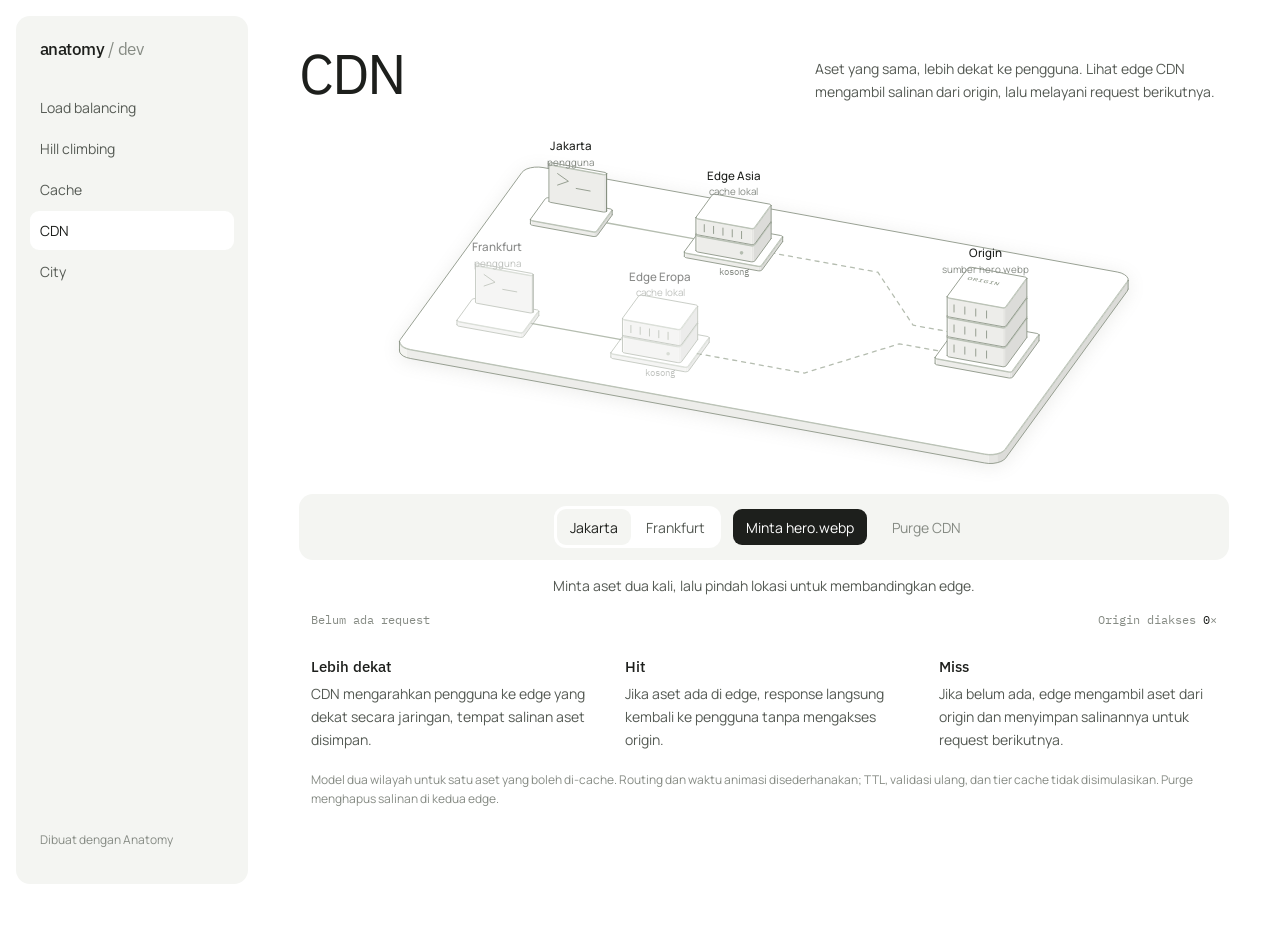
==== commit cbe8fb4e: "Match City camera and grayscale materials to Anatomy illustrations Lower the camera to the shared 30" ====
--- a/cdn/index.html
+++ b/cdn/index.html
@@ -138,4 +138,4 @@
 @media(max-width:900px){.iso-page{display:block;padding:12px var(--gutter) var(--gutter)}.site-header{position:static;height:auto;flex-direction:row;align-items:center;justify-content:space-between;gap:12px;padding:8px 8px 8px 4px}.iso-nav{flex-direction:row}.nav-title,.side-foot{display:none}.iso-nav a{padding:7px 10px;font-size:13px}}
 @media(max-width:480px){.site-header{flex-wrap:wrap;row-gap:8px}.iso-nav{flex-wrap:wrap}.iso-nav a{font-size:12px;padding:7px 8px}}
 @media(max-width:760px){.page-intro{grid-template-columns:1fr;gap:14px;padding-top:28px}.intro-copy{justify-self:start}}
-</style><link rel="stylesheet" href="/cdn/style.css"><header class="site-header"><a class="brand" href="/" aria-label="Anatomy Dev beranda">anatomy<span> / dev</span></a><nav class="iso-nav" aria-label="Pilih ilustrasi"><a href="/load-balancer">Load balancing</a><a href="/">Hill climbing</a><a href="/cache">Cache</a><a href="/cdn" aria-current="page">CDN</a><a href="/city">Kota</a></nav><p class="side-foot"><a href="https://github.com/wheresryan22/anatomy" target="_blank" rel="noreferrer">Dibuat dengan Anatomy</a></p></header><section class="page-intro"><h1>CDN</h1><p class="intro-copy">Aset yang sama, lebih dekat ke pengguna. Lihat edge CDN mengambil salinan dari origin, lalu melayani request berikutnya.</p></section><section class="cdn-demo" aria-label="Simulasi CDN"><div class="cdn-figure"><svg xmlns="http://www.w3.org/2000/svg" class="iso-svg" viewBox="0 0 1040 420" role="img" aria-label="CDN dengan dua wilayah: pengguna Jakarta memakai Edge Asia dan pengguna Frankfurt memakai Edge Eropa. Edge mengambil aset dari origin saat cache miss; cache hit dilayani langsung dari edge."><path class="iso-halo" d="M112.4 250L112.6 248.2L113.5 246.5L249.4 59.8L250.9 58.2L253.1 56.7L255.8 55.5L258.9 54.6L262.3 54L265.9 53.8L269.5 53.9L273 54.3L915.5 171.2L918.7 172L921.6 173.1L924.1 174.4L925.9 176L927.1 177.7L927.6 179.5L927.6 189.1L927.4 190.9L926.5 192.7L790.6 379.3L789.1 381L786.9 382.4L784.2 383.6L781.1 384.5L777.7 385.1L774.1 385.4L770.5 385.3L767 384.8L124.5 267.9L121.3 267.1L118.4 266.1L115.9 264.7L114.1 263.1L112.9 261.4L112.4 259.6Z"/><g class="iso-solid"><path class="iso-fill" d="M112.4 248.8L113.5 246.5L249.4 59.8L251.6 57.7L254.8 55.9L258.9 54.6L263.5 53.9L268.3 53.8L273 54.3L915.5 171.2L919.8 172.3L923.3 174L925.9 176L927.4 178.3L927.6 180.7L927.6 190.3L926.5 192.7L790.6 379.3L788.4 381.5L785.2 383.2L781.1 384.5L776.5 385.3L771.7 385.4L767 384.8L124.5 267.9L120.2 266.8L116.7 265.2L114.1 263.1L112.6 260.8L112.4 258.4Z"/><path class="iso-shade" data-shade="0" d="M927.6 190.3L926.5 192.7L926.5 183.1L927.6 180.7ZM926.5 192.7L790.6 379.3L790.6 369.7L926.5 183.1ZM790.6 379.3L788.4 381.5L788.4 371.9L790.6 369.7ZM788.4 381.5L785.2 383.2L785.2 373.6L788.4 371.9ZM785.2 383.2L781.1 384.5L781.1 374.9L785.2 373.6Z"/><path class="iso-shade" data-shade="1" d="M781.1 384.5L776.5 385.3L776.5 375.7L781.1 374.9ZM776.5 385.3L771.7 385.4L771.7 375.8L776.5 375.7Z"/><path class="iso-shade" data-shade="2" d="M771.7 385.4L767 384.8L767 375.2L771.7 375.8ZM767 384.8L124.5 267.9L124.5 258.3L767 375.2ZM124.5 267.9L120.2 266.8L120.2 257.2L124.5 258.3Z"/><path class="iso-shade" data-shade="3" d="M120.2 266.8L116.7 265.2L116.7 255.6L120.2 257.2ZM116.7 265.2L114.1 263.1L114.1 253.5L116.7 255.6ZM114.1 263.1L112.6 260.8L112.6 251.2L114.1 253.5ZM112.6 260.8L112.4 258.4L112.4 248.8L112.6 251.2Z"/><path class="iso-top" d="M915.5 171.2L919.8 172.3L923.3 174L925.9 176L927.4 178.3L927.6 180.7L926.5 183.1L790.6 369.7L788.4 371.9L785.2 373.6L781.1 374.9L776.5 375.7L771.7 375.8L767 375.2L124.5 258.3L120.2 257.2L116.7 255.6L114.1 253.5L112.6 251.2L112.4 248.8L113.5 246.5L249.4 59.8L251.6 57.7L254.8 55.9L258.9 54.6L263.5 53.9L268.3 53.8L273 54.3Z"/><path class="iso-line iso-crease" data-tone="lo" d="M927.6 180.7L926.5 183.1L790.6 369.7L788.4 371.9L785.2 373.6L781.1 374.9L776.5 375.7L771.7 375.8L767 375.2L124.5 258.3L120.2 257.2L116.7 255.6L114.1 253.5L112.6 251.2L112.4 248.8"/><path class="iso-line iso-bevel" data-tone="lo" d="M927.6 180.7L925.6 182.9L789.8 369.5L787.7 371.6L784.6 373.3L780.7 374.5L776.3 375.2L771.8 375.3L767.2 374.8L124.9 257.9L120.8 256.8L117.4 255.3L114.9 253.4L113.6 251.2L112.4 248.8"/><path class="iso-line iso-edge" data-tone="mid" d="M112.4 248.8L113.5 246.5L249.4 59.8L251.6 57.7L254.8 55.9L258.9 54.6L263.5 53.9L268.3 53.8L273 54.3L915.5 171.2L919.8 172.3L923.3 174L925.9 176L927.4 178.3L927.6 180.7M927.6 190.3L926.5 192.7L790.6 379.3L788.4 381.5L785.2 383.2L781.1 384.5L776.5 385.3L771.7 385.4L767 384.8L124.5 267.9L120.2 266.8L116.7 265.2L114.1 263.1L112.6 260.8L112.4 258.4M927.6 180.7L927.6 190.3M112.4 248.8L112.4 258.4"/></g><path id="jakarta-local" d="M342 115.8L442.7 134.1" class="cdn-route"/><path id="jakarta-origin" d="M527.8 149.6L647.6 171.4L687 230.7L733.9 239.2" class="cdn-route origin-route"/><path id="frankfurt-local" d="M259.8 228.6L360.5 246.9" class="cdn-route"/><path id="frankfurt-origin" d="M445.6 262.4L565.4 284.2L671.8 251.5L718.7 260" class="cdn-route origin-route"/><g data-region="jakarta" class="region"><g class="iso-solid"><path class="iso-fill" d="M258.9 112.4L259.1 111.9L275.5 89.3L276.1 88.8L276.9 88.4L278 88.1L279.1 88.1L280.3 88.2L348 100.5L349 100.8L349.8 101.2L350.3 101.7L350.4 102.3L350.4 107.1L350.2 107.7L333.8 130.2L333.2 130.8L332.4 131.1L331.3 131.4L330.2 131.5L329 131.4L261.3 119L260.3 118.7L259.5 118.3L259 117.8L258.9 117.2Z"/><path class="iso-shade" data-shade="0" d="M350.4 107.1L350.2 107.7L350.2 102.9L350.4 102.3ZM350.2 107.7L333.8 130.2L333.8 125.4L350.2 102.9ZM333.8 130.2L333.2 130.8L333.2 126L333.8 125.4ZM333.2 130.8L332.4 131.1L332.4 126.3L333.2 126Z"/><path class="iso-shade" data-shade="1" d="M332.4 131.1L331.3 131.4L331.3 126.6L332.4 126.3ZM331.3 131.4L330.2 131.5L330.2 126.7L331.3 126.6Z"/><path class="iso-shade" data-shade="2" d="M330.2 131.5L329 131.4L329 126.6L330.2 126.7ZM329 131.4L261.3 119L261.3 114.2L329 126.6ZM261.3 119L260.3 118.7L260.3 113.9L261.3 114.2Z"/><path class="iso-shade" data-shade="3" d="M260.3 118.7L259.5 118.3L259.5 113.5L260.3 113.9ZM259.5 118.3L259 117.8L259 113L259.5 113.5ZM259 117.8L258.9 117.2L258.9 112.4L259 113Z"/><path class="iso-top" d="M348 100.5L349 100.8L349.8 101.2L350.3 101.7L350.4 102.3L350.2 102.9L333.8 125.4L333.2 126L332.4 126.3L331.3 126.6L330.2 126.7L329 126.6L261.3 114.2L260.3 113.9L259.5 113.5L259 113L258.9 112.4L259.1 111.9L275.5 89.3L276.1 88.8L276.9 88.4L278 88.1L279.1 88.1L280.3 88.2Z"/><path class="iso-line iso-crease" data-tone="lo" d="M350.4 102.3L350.2 102.9L333.8 125.4L333.2 126L332.4 126.3L331.3 126.6L330.2 126.7L329 126.6L261.3 114.2L260.3 113.9L259.5 113.5L259 113L258.9 112.4"/><path class="iso-line iso-bevel" data-tone="lo" d="M350.4 102.3L349.3 102.8L332.9 125.3L332.5 125.7L331.8 126L331.1 126.1L330.2 126.2L329.3 126.1L261.7 113.8L260.9 113.6L260.3 113.3L259.9 112.9L258.9 112.4"/><path class="iso-line iso-edge" data-tone="mid" d="M258.9 112.4L259.1 111.9L275.5 89.3L276.1 88.8L276.9 88.4L278 88.1L279.1 88.1L280.3 88.2L348 100.5L349 100.8L349.8 101.2L350.3 101.7L350.4 102.3M350.4 107.1L350.2 107.7L333.8 130.2L333.2 130.8L332.4 131.1L331.3 131.4L330.2 131.5L329 131.4L261.3 119L260.3 118.7L259.5 118.3L259 117.8L258.9 117.2M350.4 102.3L350.4 107.1M258.9 112.4L258.9 117.2"/></g><g class="iso-solid"><path class="iso-fill" d="M279.6 50.4L279.8 49.9L280.2 49.6L280.9 49.3L281.6 49.1L282.5 49L283.4 49.1L342.4 59.8L343.1 60.1L343.7 60.4L344.1 60.8L344.2 61.2L344.2 102.8L344 103.2L343.6 103.6L343 103.9L342.2 104.1L341.3 104.1L340.5 104.1L281.5 93.3L280.7 93.1L280.1 92.8L279.7 92.4L279.6 92Z"/><path class="iso-shade" data-shade="0" d="M344.2 102.8L344 103.2L344 61.6L344.2 61.2ZM344 103.2L343.6 103.6L343.6 62L344 61.6ZM343.6 103.6L343 103.9L343 62.3L343.6 62Z"/><path class="iso-shade" data-shade="1" d="M343 103.9L342.2 104.1L342.2 62.5L343 62.3ZM342.2 104.1L341.3 104.1L341.3 62.5L342.2 62.5Z"/><path class="iso-shade" data-shade="2" d="M341.3 104.1L340.5 104.1L340.5 62.5L341.3 62.5ZM340.5 104.1L281.5 93.3L281.5 51.7L340.5 62.5ZM281.5 93.3L280.7 93.1L280.7 51.5L281.5 51.7Z"/><path class="iso-shade" data-shade="3" d="M280.7 93.1L280.1 92.8L280.1 51.2L280.7 51.5ZM280.1 92.8L279.7 92.4L279.7 50.8L280.1 51.2ZM279.7 92.4L279.6 92L279.6 50.4L279.7 50.8Z"/><path class="iso-top" d="M342.4 59.8L343.1 60.1L343.7 60.4L344.1 60.8L344.2 61.2L344 61.6L344 61.6L343.6 62L343 62.3L342.2 62.5L341.3 62.5L340.5 62.5L281.5 51.7L280.7 51.5L280.1 51.2L279.7 50.8L279.6 50.4L279.8 49.9L279.8 49.9L280.2 49.6L280.9 49.3L281.6 49.1L282.5 49L283.4 49.1Z"/><path class="iso-line iso-crease" data-tone="lo" d="M344.2 61.2L344 61.6M344 61.6L343.6 62L343 62.3L342.2 62.5L341.3 62.5L340.5 62.5L281.5 51.7L280.7 51.5L280.1 51.2L279.7 50.8L279.6 50.4"/><path class="iso-line iso-bevel" data-tone="lo" d="M344.2 61.2L344 61.6M344 61.6L342.9 61.7L342.5 61.9L341.9 62L341.4 62.1L340.7 62L281.8 51.3L281.3 51.1L280.9 50.9L280.6 50.7L279.6 50.4"/><path class="iso-line iso-edge" data-tone="mid" d="M344 61.6L344 61.6M279.6 50.4L279.8 49.9L279.8 49.9L280.2 49.6L280.9 49.3L281.6 49.1L282.5 49L283.4 49.1L342.4 59.8L343.1 60.1L343.7 60.4L344.1 60.8L344.2 61.2M344.2 102.8L344 103.2M344 103.2L343.6 103.6L343 103.9L342.2 104.1L341.3 104.1L340.5 104.1L281.5 93.3L280.7 93.1L280.1 92.8L279.7 92.4L279.6 92M344.2 61.2L344.2 102.8M344 61.6L344 103.2M344 61.6L344 103.2M279.6 50.4L279.6 92"/></g><path class="iso-line" data-tone="mid" d="M289.3 61.1L301.4 69.7L289.3 73.9"/><path class="iso-line" data-tone="mid" d="M310.1 77.7L325.7 80.6"/><text x="303.78604078870535" y="35.20041101878451" class="cdn-label" text-anchor="middle">Jakarta</text><text x="303.78604078870535" y="52.20041101878451" class="cdn-sub" text-anchor="middle">pengguna</text><g class="iso-solid"><path class="iso-fill" d="M431.1 148.7L431.3 148.1L454.1 116.9L454.6 116.4L455.5 116L456.5 115.7L457.7 115.6L458.8 115.8L538.7 130.3L539.7 130.6L540.5 131L541 131.5L541.1 132.1L541.1 136.9L540.9 137.5L518.1 168.7L517.6 169.2L516.7 169.6L515.7 169.9L514.5 169.9L513.4 169.8L433.5 155.3L432.5 155L431.7 154.6L431.2 154.1L431.1 153.5Z"/><path class="iso-shade" data-shade="0" d="M541.1 136.9L540.9 137.5L540.9 132.7L541.1 132.1ZM540.9 137.5L518.1 168.7L518.1 163.9L540.9 132.7ZM518.1 168.7L517.6 169.2L517.6 164.4L518.1 163.9ZM517.6 169.2L516.7 169.6L516.7 164.8L517.6 164.4Z"/><path class="iso-shade" data-shade="1" d="M516.7 169.6L515.7 169.9L515.7 165.1L516.7 164.8ZM515.7 169.9L514.5 169.9L514.5 165.1L515.7 165.1Z"/><path class="iso-shade" data-shade="2" d="M514.5 169.9L513.4 169.8L513.4 165L514.5 165.1ZM513.4 169.8L433.5 155.3L433.5 150.5L513.4 165ZM433.5 155.3L432.5 155L432.5 150.2L433.5 150.5Z"/><path class="iso-shade" data-shade="3" d="M432.5 155L431.7 154.6L431.7 149.8L432.5 150.2ZM431.7 154.6L431.2 154.1L431.2 149.3L431.7 149.8ZM431.2 154.1L431.1 153.5L431.1 148.7L431.2 149.3Z"/><path class="iso-top" d="M538.7 130.3L539.7 130.6L540.5 131L541 131.5L541.1 132.1L540.9 132.7L518.1 163.9L517.6 164.4L516.7 164.8L515.7 165.1L514.5 165.1L513.4 165L433.5 150.5L432.5 150.2L431.7 149.8L431.2 149.3L431.1 148.7L431.3 148.1L454.1 116.9L454.6 116.4L455.5 116L456.5 115.7L457.7 115.6L458.8 115.8Z"/><path class="iso-line iso-crease" data-tone="lo" d="M541.1 132.1L540.9 132.7L518.1 163.9L517.6 164.4L516.7 164.8L515.7 165.1L514.5 165.1L513.4 165L433.5 150.5L432.5 150.2L431.7 149.8L431.2 149.3L431.1 148.7"/><path class="iso-line iso-bevel" data-tone="lo" d="M541.1 132.1L540 132.5L517.3 163.7L516.8 164.1L516.2 164.4L515.4 164.6L514.6 164.7L513.6 164.6L433.9 150.1L433.1 149.8L432.5 149.5L432.1 149.1L431.1 148.7"/><path class="iso-line iso-edge" data-tone="mid" d="M431.1 148.7L431.3 148.1L454.1 116.9L454.6 116.4L455.5 116L456.5 115.7L457.7 115.6L458.8 115.8L538.7 130.3L539.7 130.6L540.5 131L541 131.5L541.1 132.1M541.1 136.9L540.9 137.5L518.1 168.7L517.6 169.2L516.7 169.6L515.7 169.9L514.5 169.9L513.4 169.8L433.5 155.3L432.5 155L431.7 154.6L431.2 154.1L431.1 153.5M541.1 132.1L541.1 136.9M431.1 148.7L431.1 153.5"/></g><g class="iso-solid"><path class="iso-fill" d="M444 129.5L444.3 128.9L462 104.6L462.5 104.1L463.4 103.7L464.4 103.5L465.6 103.4L466.7 103.5L525.7 114.3L526.7 114.5L527.5 115L528 115.5L528.2 116.1L528.2 133.7L527.9 134.2L510.2 158.5L509.7 159.1L508.8 159.4L507.8 159.7L506.6 159.8L505.5 159.7L446.5 148.9L445.5 148.6L444.7 148.2L444.2 147.7L444 147.1Z"/><path class="iso-shade" data-shade="0" d="M528.2 133.7L527.9 134.2L527.9 116.6L528.2 116.1ZM527.9 134.2L510.2 158.5L510.2 140.9L527.9 116.6ZM510.2 158.5L509.7 159.1L509.7 141.4L510.2 140.9ZM509.7 159.1L508.8 159.4L508.8 141.8L509.7 141.4Z"/><path class="iso-shade" data-shade="1" d="M508.8 159.4L507.8 159.7L507.8 142.1L508.8 141.8ZM507.8 159.7L506.6 159.8L506.6 142.2L507.8 142.1Z"/><path class="iso-shade" data-shade="2" d="M506.6 159.8L505.5 159.7L505.5 142L506.6 142.2ZM505.5 159.7L446.5 148.9L446.5 131.3L505.5 142ZM446.5 148.9L445.5 148.6L445.5 131L446.5 131.3Z"/><path class="iso-shade" data-shade="3" d="M445.5 148.6L444.7 148.2L444.7 130.6L445.5 131ZM444.7 148.2L444.2 147.7L444.2 130.1L444.7 130.6ZM444.2 147.7L444 147.1L444 129.5L444.2 130.1Z"/><path class="iso-top" d="M525.7 114.3L526.7 114.5L527.5 115L528 115.5L528.2 116.1L527.9 116.6L510.2 140.9L509.7 141.4L508.8 141.8L507.8 142.1L506.6 142.2L505.5 142L446.5 131.3L445.5 131L444.7 130.6L444.2 130.1L444 129.5L444.3 128.9L462 104.6L462.5 104.1L463.4 103.7L464.4 103.5L465.6 103.4L466.7 103.5Z"/><path class="iso-line iso-crease" data-tone="lo" d="M528.2 116.1L527.9 116.6L510.2 140.9L509.7 141.4L508.8 141.8L507.8 142.1L506.6 142.2L505.5 142L446.5 131.3L445.5 131L444.7 130.6L444.2 130.1L444 129.5"/><path class="iso-line iso-bevel" data-tone="lo" d="M528.2 116.1L527 116.5L509.4 140.8L509 141.2L508.3 141.5L507.5 141.6L506.7 141.7L505.8 141.6L446.9 130.9L446 130.7L445.4 130.3L445.1 130L444 129.5"/><path class="iso-line iso-edge" data-tone="mid" d="M444 129.5L444.3 128.9L462 104.6L462.5 104.1L463.4 103.7L464.4 103.5L465.6 103.4L466.7 103.5L525.7 114.3L526.7 114.5L527.5 115L528 115.5L528.2 116.1M528.2 133.7L527.9 134.2L510.2 158.5L509.7 159.1L508.8 159.4L507.8 159.7L506.6 159.8L505.5 159.7L446.5 148.9L445.5 148.6L444.7 148.2L444.2 147.7L444 147.1M528.2 116.1L528.2 133.7M444 129.5L444 147.1"/></g><g class="iso-solid"><path class="iso-fill" d="M444 110.3L444.3 109.7L462 85.4L462.5 84.9L463.4 84.5L464.4 84.3L465.6 84.2L466.7 84.3L525.7 95.1L526.7 95.3L527.5 95.8L528 96.3L528.2 96.9L528.2 114.5L527.9 115L510.2 139.3L509.7 139.8L508.8 140.2L507.8 140.5L506.6 140.6L505.5 140.4L446.5 129.7L445.5 129.4L444.7 129L444.2 128.5L444 127.9Z"/><path class="iso-shade" data-shade="0" d="M528.2 114.5L527.9 115L527.9 97.4L528.2 96.9ZM527.9 115L510.2 139.3L510.2 121.7L527.9 97.4ZM510.2 139.3L509.7 139.8L509.7 122.2L510.2 121.7ZM509.7 139.8L508.8 140.2L508.8 122.6L509.7 122.2Z"/><path class="iso-shade" data-shade="1" d="M508.8 140.2L507.8 140.5L507.8 122.9L508.8 122.6ZM507.8 140.5L506.6 140.6L506.6 123L507.8 122.9Z"/><path class="iso-shade" data-shade="2" d="M506.6 140.6L505.5 140.4L505.5 122.8L506.6 123ZM505.5 140.4L446.5 129.7L446.5 112.1L505.5 122.8ZM446.5 129.7L445.5 129.4L445.5 111.8L446.5 112.1Z"/><path class="iso-shade" data-shade="3" d="M445.5 129.4L444.7 129L444.7 111.4L445.5 111.8ZM444.7 129L444.2 128.5L444.2 110.9L444.7 111.4ZM444.2 128.5L444 127.9L444 110.3L444.2 110.9Z"/><path class="iso-top" d="M525.7 95.1L526.7 95.3L527.5 95.8L528 96.3L528.2 96.9L527.9 97.4L510.2 121.7L509.7 122.2L508.8 122.6L507.8 122.9L506.6 123L505.5 122.8L446.5 112.1L445.5 111.8L444.7 111.4L444.2 110.9L444 110.3L444.3 109.7L462 85.4L462.5 84.9L463.4 84.5L464.4 84.3L465.6 84.2L466.7 84.3Z"/><path class="iso-line iso-crease" data-tone="lo" d="M528.2 96.9L527.9 97.4L510.2 121.7L509.7 122.2L508.8 122.6L507.8 122.9L506.6 123L505.5 122.8L446.5 112.1L445.5 111.8L444.7 111.4L444.2 110.9L444 110.3"/><path class="iso-line iso-bevel" data-tone="lo" d="M528.2 96.9L527 97.3L509.4 121.5L509 122L508.3 122.3L507.5 122.4L506.7 122.5L505.8 122.4L446.9 111.7L446 111.5L445.4 111.1L445.1 110.7L444 110.3"/><path class="iso-line iso-edge" data-tone="mid" d="M444 110.3L444.3 109.7L462 85.4L462.5 84.9L463.4 84.5L464.4 84.3L465.6 84.2L466.7 84.3L525.7 95.1L526.7 95.3L527.5 95.8L528 96.3L528.2 96.9M528.2 114.5L527.9 115L510.2 139.3L509.7 139.8L508.8 140.2L507.8 140.5L506.6 140.6L505.5 140.4L446.5 129.7L445.5 129.4L444.7 129L444.2 128.5L444 127.9M528.2 96.9L528.2 114.5M444 110.3L444 127.9"/></g><path class="iso-line" data-tone="mid" d="M453.4 126.2L453.4 118.2"/><path class="iso-line" data-tone="mid" d="M463.8 128.1L463.8 120.1"/><path class="iso-line" data-tone="mid" d="M474.3 130L474.3 122"/><path class="iso-line" data-tone="mid" d="M484.7 131.9L484.7 123.9"/><path class="iso-line" data-tone="mid" d="M495.1 133.8L495.1 125.8"/><circle cx="495.08817907196703" cy="149.75351876738097" r="2" class="edge-led"/><text x="486.10013544033126" y="68.37886288897599" class="cdn-label" text-anchor="middle">Edge Asia</text><text x="486.10013544033126" y="85.37886288897599" class="cdn-sub" text-anchor="middle">cache lokal</text><text x="486.10013544033126" y="174.18872733980356" class="edge-state" text-anchor="middle" data-edge="jakarta">kosong</text></g><g data-region="frankfurt" class="region"><g class="iso-solid"><path class="iso-fill" d="M176.7 225.3L177 224.7L193.4 202.1L193.9 201.6L194.8 201.2L195.8 201L197 200.9L198.1 201L265.8 213.4L266.8 213.6L267.6 214.1L268.1 214.6L268.3 215.2L268.3 220L268 220.5L251.6 243.1L251.1 243.6L250.2 244L249.2 244.3L248 244.3L246.9 244.2L179.2 231.9L178.1 231.6L177.4 231.2L176.9 230.7L176.7 230.1Z"/><path class="iso-shade" data-shade="0" d="M268.3 220L268 220.5L268 215.7L268.3 215.2ZM268 220.5L251.6 243.1L251.6 238.3L268 215.7ZM251.6 243.1L251.1 243.6L251.1 238.8L251.6 238.3ZM251.1 243.6L250.2 244L250.2 239.2L251.1 238.8Z"/><path class="iso-shade" data-shade="1" d="M250.2 244L249.2 244.3L249.2 239.5L250.2 239.2ZM249.2 244.3L248 244.3L248 239.5L249.2 239.5Z"/><path class="iso-shade" data-shade="2" d="M248 244.3L246.9 244.2L246.9 239.4L248 239.5ZM246.9 244.2L179.2 231.9L179.2 227.1L246.9 239.4ZM179.2 231.9L178.1 231.6L178.1 226.8L179.2 227.1Z"/><path class="iso-shade" data-shade="3" d="M178.1 231.6L177.4 231.2L177.4 226.4L178.1 226.8ZM177.4 231.2L176.9 230.7L176.9 225.9L177.4 226.4ZM176.9 230.7L176.7 230.1L176.7 225.3L176.9 225.9Z"/><path class="iso-top" d="M265.8 213.4L266.8 213.6L267.6 214.1L268.1 214.6L268.3 215.2L268 215.7L251.6 238.3L251.1 238.8L250.2 239.2L249.2 239.5L248 239.5L246.9 239.4L179.2 227.1L178.1 226.8L177.4 226.4L176.9 225.9L176.7 225.3L177 224.7L193.4 202.1L193.9 201.6L194.8 201.2L195.8 201L197 200.9L198.1 201Z"/><path class="iso-line iso-crease" data-tone="lo" d="M268.3 215.2L268 215.7L251.6 238.3L251.1 238.8L250.2 239.2L249.2 239.5L248 239.5L246.9 239.4L179.2 227.1L178.1 226.8L177.4 226.4L176.9 225.9L176.7 225.3"/><path class="iso-line iso-bevel" data-tone="lo" d="M268.3 215.2L267.2 215.6L250.8 238.1L250.3 238.5L249.7 238.8L248.9 239L248 239.1L247.1 239L179.5 226.7L178.7 226.4L178.1 226.1L177.8 225.7L176.7 225.3"/><path class="iso-line iso-edge" data-tone="mid" d="M176.7 225.3L177 224.7L193.4 202.1L193.9 201.6L194.8 201.2L195.8 201L197 200.9L198.1 201L265.8 213.4L266.8 213.6L267.6 214.1L268.1 214.6L268.3 215.2M268.3 220L268 220.5L251.6 243.1L251.1 243.6L250.2 244L249.2 244.3L248 244.3L246.9 244.2L179.2 231.9L178.1 231.6L177.4 231.2L176.9 230.7L176.7 230.1M268.3 215.2L268.3 220M176.7 225.3L176.7 230.1"/></g><g class="iso-solid"><path class="iso-fill" d="M197.5 163.2L197.6 162.8L198.1 162.4L198.7 162.1L199.5 161.9L200.3 161.9L201.2 162L260.2 172.7L261 172.9L261.6 173.2L261.9 173.6L262.1 174.1L262.1 215.7L261.9 216.1L261.5 216.5L260.8 216.8L260 216.9L259.2 217L258.3 216.9L199.3 206.2L198.5 206L198 205.6L197.6 205.3L197.5 204.8Z"/><path class="iso-shade" data-shade="0" d="M262.1 215.7L261.9 216.1L261.9 174.5L262.1 174.1ZM261.9 216.1L261.5 216.5L261.5 174.9L261.9 174.5ZM261.5 216.5L260.8 216.8L260.8 175.2L261.5 174.9Z"/><path class="iso-shade" data-shade="1" d="M260.8 216.8L260 216.9L260 175.3L260.8 175.2ZM260 216.9L259.2 217L259.2 175.4L260 175.3Z"/><path class="iso-shade" data-shade="2" d="M259.2 217L258.3 216.9L258.3 175.3L259.2 175.4ZM258.3 216.9L199.3 206.2L199.3 164.6L258.3 175.3ZM199.3 206.2L198.5 206L198.5 164.4L199.3 164.6Z"/><path class="iso-shade" data-shade="3" d="M198.5 206L198 205.6L198 164L198.5 164.4ZM198 205.6L197.6 205.3L197.6 163.6L198 164ZM197.6 205.3L197.5 204.8L197.5 163.2L197.6 163.6Z"/><path class="iso-top" d="M260.2 172.7L261 172.9L261.6 173.2L261.9 173.6L262.1 174.1L261.9 174.5L261.9 174.5L261.5 174.9L260.8 175.2L260 175.3L259.2 175.4L258.3 175.3L199.3 164.6L198.5 164.4L198 164L197.6 163.6L197.5 163.2L197.6 162.8L197.6 162.8L198.1 162.4L198.7 162.1L199.5 161.9L200.3 161.9L201.2 162Z"/><path class="iso-line iso-crease" data-tone="lo" d="M262.1 174.1L261.9 174.5M261.9 174.5L261.5 174.9L260.8 175.2L260 175.3L259.2 175.4L258.3 175.3L199.3 164.6L198.5 164.4L198 164L197.6 163.6L197.5 163.2"/><path class="iso-line iso-bevel" data-tone="lo" d="M262.1 174.1L261.9 174.5M261.9 174.5L260.7 174.6L260.3 174.8L259.8 174.9L259.2 174.9L258.6 174.9L199.7 164.1L199.1 164L198.7 163.8L198.5 163.5L197.5 163.2"/><path class="iso-line iso-edge" data-tone="mid" d="M261.9 174.5L261.9 174.5M197.5 163.2L197.6 162.8L197.6 162.8L198.1 162.4L198.7 162.1L199.5 161.9L200.3 161.9L201.2 162L260.2 172.7L261 172.9L261.6 173.2L261.9 173.6L262.1 174.1M262.1 215.7L261.9 216.1M261.9 216.1L261.5 216.5L260.8 216.8L260 216.9L259.2 217L258.3 216.9L199.3 206.2L198.5 206L198 205.6L197.6 205.3L197.5 204.8M262.1 174.1L262.1 215.7M261.9 174.5L261.9 216.1M261.9 174.5L261.9 216.1M197.5 163.2L197.5 204.8"/></g><path class="iso-line" data-tone="mid" d="M207.1 174L219.3 182.6L207.1 186.8"/><path class="iso-line" data-tone="mid" d="M227.9 190.6L243.6 193.4"/><text x="221.6298742529932" y="148.06151723169575" class="cdn-label" text-anchor="middle">Frankfurt</text><text x="221.6298742529932" y="165.06151723169575" class="cdn-sub" text-anchor="middle">pengguna</text><g class="iso-solid"><path class="iso-fill" d="M348.9 261.5L349.2 261L371.9 229.7L372.5 229.2L373.3 228.8L374.4 228.6L375.5 228.5L376.6 228.6L456.5 243.2L457.5 243.4L458.3 243.9L458.8 244.4L458.9 245L458.9 249.8L458.7 250.3L436 281.6L435.4 282.1L434.6 282.5L433.5 282.7L432.4 282.8L431.2 282.7L351.4 268.1L350.4 267.9L349.6 267.4L349.1 266.9L348.9 266.3Z"/><path class="iso-shade" data-shade="0" d="M458.9 249.8L458.7 250.3L458.7 245.5L458.9 245ZM458.7 250.3L436 281.6L436 276.8L458.7 245.5ZM436 281.6L435.4 282.1L435.4 277.3L436 276.8ZM435.4 282.1L434.6 282.5L434.6 277.7L435.4 277.3Z"/><path class="iso-shade" data-shade="1" d="M434.6 282.5L433.5 282.7L433.5 277.9L434.6 277.7ZM433.5 282.7L432.4 282.8L432.4 278L433.5 277.9Z"/><path class="iso-shade" data-shade="2" d="M432.4 282.8L431.2 282.7L431.2 277.9L432.4 278ZM431.2 282.7L351.4 268.1L351.4 263.3L431.2 277.9ZM351.4 268.1L350.4 267.9L350.4 263.1L351.4 263.3Z"/><path class="iso-shade" data-shade="3" d="M350.4 267.9L349.6 267.4L349.6 262.6L350.4 263.1ZM349.6 267.4L349.1 266.9L349.1 262.1L349.6 262.6ZM349.1 266.9L348.9 266.3L348.9 261.5L349.1 262.1Z"/><path class="iso-top" d="M456.5 243.2L457.5 243.4L458.3 243.9L458.8 244.4L458.9 245L458.7 245.5L436 276.8L435.4 277.3L434.6 277.7L433.5 277.9L432.4 278L431.2 277.9L351.4 263.3L350.4 263.1L349.6 262.6L349.1 262.1L348.9 261.5L349.2 261L371.9 229.7L372.5 229.2L373.3 228.8L374.4 228.6L375.5 228.5L376.6 228.6Z"/><path class="iso-line iso-crease" data-tone="lo" d="M458.9 245L458.7 245.5L436 276.8L435.4 277.3L434.6 277.7L433.5 277.9L432.4 278L431.2 277.9L351.4 263.3L350.4 263.1L349.6 262.6L349.1 262.1L348.9 261.5"/><path class="iso-line iso-bevel" data-tone="lo" d="M458.9 245L457.8 245.4L435.1 276.6L434.7 277L434.1 277.3L433.3 277.5L432.4 277.5L431.5 277.4L351.8 262.9L350.9 262.7L350.3 262.4L350 262L348.9 261.5"/><path class="iso-line iso-edge" data-tone="mid" d="M348.9 261.5L349.2 261L371.9 229.7L372.5 229.2L373.3 228.8L374.4 228.6L375.5 228.5L376.6 228.6L456.5 243.2L457.5 243.4L458.3 243.9L458.8 244.4L458.9 245M458.9 249.8L458.7 250.3L436 281.6L435.4 282.1L434.6 282.5L433.5 282.7L432.4 282.8L431.2 282.7L351.4 268.1L350.4 267.9L349.6 267.4L349.1 266.9L348.9 266.3M458.9 245L458.9 249.8M348.9 261.5L348.9 266.3"/></g><g class="iso-solid"><path class="iso-fill" d="M361.9 242.4L362.1 241.8L379.8 217.5L380.4 217L381.2 216.6L382.3 216.3L383.4 216.3L384.5 216.4L443.6 227.1L444.6 227.4L445.4 227.8L445.9 228.4L446 228.9L446 246.5L445.8 247.1L428.1 271.4L427.5 271.9L426.7 272.3L425.6 272.6L424.5 272.6L423.3 272.5L364.3 261.8L363.3 261.5L362.5 261.1L362 260.5L361.9 260Z"/><path class="iso-shade" data-shade="0" d="M446 246.5L445.8 247.1L445.8 229.5L446 228.9ZM445.8 247.1L428.1 271.4L428.1 253.8L445.8 229.5ZM428.1 271.4L427.5 271.9L427.5 254.3L428.1 253.8ZM427.5 271.9L426.7 272.3L426.7 254.7L427.5 254.3Z"/><path class="iso-shade" data-shade="1" d="M426.7 272.3L425.6 272.6L425.6 254.9L426.7 254.7ZM425.6 272.6L424.5 272.6L424.5 255L425.6 254.9Z"/><path class="iso-shade" data-shade="2" d="M424.5 272.6L423.3 272.5L423.3 254.9L424.5 255ZM423.3 272.5L364.3 261.8L364.3 244.2L423.3 254.9ZM364.3 261.8L363.3 261.5L363.3 243.9L364.3 244.2Z"/><path class="iso-shade" data-shade="3" d="M363.3 261.5L362.5 261.1L362.5 243.5L363.3 243.9ZM362.5 261.1L362 260.5L362 242.9L362.5 243.5ZM362 260.5L361.9 260L361.9 242.4L362 242.9Z"/><path class="iso-top" d="M443.6 227.1L444.6 227.4L445.4 227.8L445.9 228.4L446 228.9L445.8 229.5L428.1 253.8L427.5 254.3L426.7 254.7L425.6 254.9L424.5 255L423.3 254.9L364.3 244.2L363.3 243.9L362.5 243.5L362 242.9L361.9 242.4L362.1 241.8L379.8 217.5L380.4 217L381.2 216.6L382.3 216.3L383.4 216.3L384.5 216.4Z"/><path class="iso-line iso-crease" data-tone="lo" d="M446 228.9L445.8 229.5L428.1 253.8L427.5 254.3L426.7 254.7L425.6 254.9L424.5 255L423.3 254.9L364.3 244.2L363.3 243.9L362.5 243.5L362 242.9L361.9 242.4"/><path class="iso-line iso-bevel" data-tone="lo" d="M446 228.9L444.9 229.4L427.2 253.6L426.8 254L426.2 254.3L425.4 254.5L424.5 254.6L423.6 254.5L364.7 243.7L363.9 243.5L363.3 243.2L362.9 242.8L361.9 242.4"/><path class="iso-line iso-edge" data-tone="mid" d="M361.9 242.4L362.1 241.8L379.8 217.5L380.4 217L381.2 216.6L382.3 216.3L383.4 216.3L384.5 216.4L443.6 227.1L444.6 227.4L445.4 227.8L445.9 228.4L446 228.9M446 246.5L445.8 247.1L428.1 271.4L427.5 271.9L426.7 272.3L425.6 272.6L424.5 272.6L423.3 272.5L364.3 261.8L363.3 261.5L362.5 261.1L362 260.5L361.9 260M446 228.9L446 246.5M361.9 242.4L361.9 260"/></g><g class="iso-solid"><path class="iso-fill" d="M361.9 223.2L362.1 222.6L379.8 198.3L380.4 197.8L381.2 197.4L382.3 197.1L383.4 197.1L384.5 197.2L443.6 207.9L444.6 208.2L445.4 208.6L445.9 209.2L446 209.7L446 227.3L445.8 227.9L428.1 252.2L427.5 252.7L426.7 253.1L425.6 253.3L424.5 253.4L423.3 253.3L364.3 242.6L363.3 242.3L362.5 241.9L362 241.3L361.9 240.8Z"/><path class="iso-shade" data-shade="0" d="M446 227.3L445.8 227.9L445.8 210.3L446 209.7ZM445.8 227.9L428.1 252.2L428.1 234.6L445.8 210.3ZM428.1 252.2L427.5 252.7L427.5 235.1L428.1 234.6ZM427.5 252.7L426.7 253.1L426.7 235.5L427.5 235.1Z"/><path class="iso-shade" data-shade="1" d="M426.7 253.1L425.6 253.3L425.6 235.7L426.7 235.5ZM425.6 253.3L424.5 253.4L424.5 235.8L425.6 235.7Z"/><path class="iso-shade" data-shade="2" d="M424.5 253.4L423.3 253.3L423.3 235.7L424.5 235.8ZM423.3 253.3L364.3 242.6L364.3 225L423.3 235.7ZM364.3 242.6L363.3 242.3L363.3 224.7L364.3 225Z"/><path class="iso-shade" data-shade="3" d="M363.3 242.3L362.5 241.9L362.5 224.3L363.3 224.7ZM362.5 241.9L362 241.3L362 223.7L362.5 224.3ZM362 241.3L361.9 240.8L361.9 223.2L362 223.7Z"/><path class="iso-top" d="M443.6 207.9L444.6 208.2L445.4 208.6L445.9 209.2L446 209.7L445.8 210.3L428.1 234.6L427.5 235.1L426.7 235.5L425.6 235.7L424.5 235.8L423.3 235.7L364.3 225L363.3 224.7L362.5 224.3L362 223.7L361.9 223.2L362.1 222.6L379.8 198.3L380.4 197.8L381.2 197.4L382.3 197.1L383.4 197.1L384.5 197.2Z"/><path class="iso-line iso-crease" data-tone="lo" d="M446 209.7L445.8 210.3L428.1 234.6L427.5 235.1L426.7 235.5L425.6 235.7L424.5 235.8L423.3 235.7L364.3 225L363.3 224.7L362.5 224.3L362 223.7L361.9 223.2"/><path class="iso-line iso-bevel" data-tone="lo" d="M446 209.7L444.9 210.2L427.2 234.4L426.8 234.8L426.2 235.1L425.4 235.3L424.5 235.4L423.6 235.3L364.7 224.5L363.9 224.3L363.3 224L362.9 223.6L361.9 223.2"/><path class="iso-line iso-edge" data-tone="mid" d="M361.9 223.2L362.1 222.6L379.8 198.3L380.4 197.8L381.2 197.4L382.3 197.1L383.4 197.1L384.5 197.2L443.6 207.9L444.6 208.2L445.4 208.6L445.9 209.2L446 209.7M446 227.3L445.8 227.9L428.1 252.2L427.5 252.7L426.7 253.1L425.6 253.3L424.5 253.4L423.3 253.3L364.3 242.6L363.3 242.3L362.5 241.9L362 241.3L361.9 240.8M446 209.7L446 227.3M361.9 223.2L361.9 240.8"/></g><path class="iso-line" data-tone="mid" d="M371.3 239L371.3 231"/><path class="iso-line" data-tone="mid" d="M381.7 240.9L381.7 232.9"/><path class="iso-line" data-tone="mid" d="M392.1 242.8L392.1 234.8"/><path class="iso-line" data-tone="mid" d="M402.5 244.7L402.5 236.7"/><path class="iso-line" data-tone="mid" d="M412.9 246.6L412.9 238.6"/><circle cx="412.9320125362549" cy="262.6146249802922" r="2" class="edge-led"/><text x="403.9439689046191" y="181.2399691018872" class="cdn-label" text-anchor="middle">Edge Eropa</text><text x="403.9439689046191" y="198.2399691018872" class="cdn-sub" text-anchor="middle">cache lokal</text><text x="403.9439689046191" y="287.0498335527148" class="edge-state" text-anchor="middle" data-edge="frankfurt">kosong</text></g><g class="iso-solid"><path class="iso-fill" d="M711.6 266.9L711.8 266.4L740.8 226.4L741.4 225.9L742.2 225.5L743.3 225.3L744.4 225.2L745.6 225.3L825.4 239.9L826.5 240.2L827.2 240.6L827.7 241.1L827.9 241.7L827.9 248.1L827.7 248.6L798.6 288.6L798 289.1L797.2 289.5L796.1 289.7L795 289.8L793.9 289.7L714 275.1L713 274.9L712.2 274.4L711.7 273.9L711.6 273.3Z"/><path class="iso-shade" data-shade="0" d="M827.9 248.1L827.7 248.6L827.7 242.2L827.9 241.7ZM827.7 248.6L798.6 288.6L798.6 282.2L827.7 242.2ZM798.6 288.6L798 289.1L798 282.7L798.6 282.2ZM798 289.1L797.2 289.5L797.2 283.1L798 282.7Z"/><path class="iso-shade" data-shade="1" d="M797.2 289.5L796.1 289.7L796.1 283.3L797.2 283.1ZM796.1 289.7L795 289.8L795 283.4L796.1 283.3Z"/><path class="iso-shade" data-shade="2" d="M795 289.8L793.9 289.7L793.9 283.3L795 283.4ZM793.9 289.7L714 275.1L714 268.7L793.9 283.3ZM714 275.1L713 274.9L713 268.5L714 268.7Z"/><path class="iso-shade" data-shade="3" d="M713 274.9L712.2 274.4L712.2 268L713 268.5ZM712.2 274.4L711.7 273.9L711.7 267.5L712.2 268ZM711.7 273.9L711.6 273.3L711.6 266.9L711.7 267.5Z"/><path class="iso-top" d="M825.4 239.9L826.5 240.2L827.2 240.6L827.7 241.1L827.9 241.7L827.7 242.2L798.6 282.2L798 282.7L797.2 283.1L796.1 283.3L795 283.4L793.9 283.3L714 268.7L713 268.5L712.2 268L711.7 267.5L711.6 266.9L711.8 266.4L740.8 226.4L741.4 225.9L742.2 225.5L743.3 225.3L744.4 225.2L745.6 225.3Z"/><path class="iso-line iso-crease" data-tone="lo" d="M827.9 241.7L827.7 242.2L798.6 282.2L798 282.7L797.2 283.1L796.1 283.3L795 283.4L793.9 283.3L714 268.7L713 268.5L712.2 268L711.7 267.5L711.6 266.9"/><path class="iso-line iso-bevel" data-tone="lo" d="M827.9 241.7L826.8 242.1L797.7 282L797.3 282.4L796.7 282.7L795.9 282.9L795 282.9L794.1 282.8L714.4 268.3L713.5 268.1L712.9 267.8L712.6 267.4L711.6 266.9"/><path class="iso-line iso-edge" data-tone="mid" d="M711.6 266.9L711.8 266.4L740.8 226.4L741.4 225.9L742.2 225.5L743.3 225.3L744.4 225.2L745.6 225.3L825.4 239.9L826.5 240.2L827.2 240.6L827.7 241.1L827.9 241.7M827.9 248.1L827.7 248.6L798.6 288.6L798 289.1L797.2 289.5L796.1 289.7L795 289.8L793.9 289.7L714 275.1L713 274.9L712.2 274.4L711.7 273.9L711.6 273.3M827.9 241.7L827.9 248.1M711.6 266.9L711.6 273.3"/></g><g class="iso-solid"><path class="iso-fill" d="M725.1 243.7L725.3 243.1L748.1 211.9L748.7 211.4L749.5 211L750.6 210.7L751.7 210.7L752.8 210.8L811.9 221.5L812.9 221.8L813.7 222.2L814.2 222.7L814.3 223.3L814.3 244.1L814.1 244.7L791.3 275.9L790.8 276.4L789.9 276.8L788.9 277.1L787.7 277.2L786.6 277L727.6 266.3L726.5 266L725.8 265.6L725.3 265.1L725.1 264.5Z"/><path class="iso-shade" data-shade="0" d="M814.3 244.1L814.1 244.7L814.1 223.9L814.3 223.3ZM814.1 244.7L791.3 275.9L791.3 255.1L814.1 223.9ZM791.3 275.9L790.8 276.4L790.8 255.6L791.3 255.1ZM790.8 276.4L789.9 276.8L789.9 256L790.8 255.6Z"/><path class="iso-shade" data-shade="1" d="M789.9 276.8L788.9 277.1L788.9 256.3L789.9 256ZM788.9 277.1L787.7 277.2L787.7 256.4L788.9 256.3Z"/><path class="iso-shade" data-shade="2" d="M787.7 277.2L786.6 277L786.6 256.2L787.7 256.4ZM786.6 277L727.6 266.3L727.6 245.5L786.6 256.2ZM727.6 266.3L726.5 266L726.5 245.2L727.6 245.5Z"/><path class="iso-shade" data-shade="3" d="M726.5 266L725.8 265.6L725.8 244.8L726.5 245.2ZM725.8 265.6L725.3 265.1L725.3 244.3L725.8 244.8ZM725.3 265.1L725.1 264.5L725.1 243.7L725.3 244.3Z"/><path class="iso-top" d="M811.9 221.5L812.9 221.8L813.7 222.2L814.2 222.7L814.3 223.3L814.1 223.9L791.3 255.1L790.8 255.6L789.9 256L788.9 256.3L787.7 256.4L786.6 256.2L727.6 245.5L726.5 245.2L725.8 244.8L725.3 244.3L725.1 243.7L725.3 243.1L748.1 211.9L748.7 211.4L749.5 211L750.6 210.7L751.7 210.7L752.8 210.8Z"/><path class="iso-line iso-crease" data-tone="lo" d="M814.3 223.3L814.1 223.9L791.3 255.1L790.8 255.6L789.9 256L788.9 256.3L787.7 256.4L786.6 256.2L727.6 245.5L726.5 245.2L725.8 244.8L725.3 244.3L725.1 243.7"/><path class="iso-line iso-bevel" data-tone="lo" d="M814.3 223.3L813.2 223.8L790.5 254.9L790 255.4L789.4 255.7L788.6 255.8L787.8 255.9L786.8 255.8L727.9 245.1L727.1 244.9L726.5 244.5L726.2 244.1L725.1 243.7"/><path class="iso-line iso-edge" data-tone="mid" d="M725.1 243.7L725.3 243.1L748.1 211.9L748.7 211.4L749.5 211L750.6 210.7L751.7 210.7L752.8 210.8L811.9 221.5L812.9 221.8L813.7 222.2L814.2 222.7L814.3 223.3M814.3 244.1L814.1 244.7L791.3 275.9L790.8 276.4L789.9 276.8L788.9 277.1L787.7 277.2L786.6 277L727.6 266.3L726.5 266L725.8 265.6L725.3 265.1L725.1 264.5M814.3 223.3L814.3 244.1M725.1 243.7L725.1 264.5"/></g><path class="iso-line" data-tone="mid" d="M732.8 260.8L732.8 252.8"/><path class="iso-line" data-tone="mid" d="M744.9 263.1L744.9 255.1"/><path class="iso-line" data-tone="mid" d="M757.1 265.3L757.1 257.3"/><path class="iso-line" data-tone="mid" d="M769.2 267.5L769.2 259.5"/><g class="iso-solid"><path class="iso-fill" d="M725.1 221.3L725.3 220.7L748.1 189.5L748.7 189L749.5 188.6L750.6 188.3L751.7 188.3L752.8 188.4L811.9 199.1L812.9 199.4L813.7 199.8L814.2 200.3L814.3 200.9L814.3 221.7L814.1 222.3L791.3 253.5L790.8 254L789.9 254.4L788.9 254.7L787.7 254.8L786.6 254.6L727.6 243.9L726.5 243.6L725.8 243.2L725.3 242.7L725.1 242.1Z"/><path class="iso-shade" data-shade="0" d="M814.3 221.7L814.1 222.3L814.1 201.5L814.3 200.9ZM814.1 222.3L791.3 253.5L791.3 232.7L814.1 201.5ZM791.3 253.5L790.8 254L790.8 233.2L791.3 232.7ZM790.8 254L789.9 254.4L789.9 233.6L790.8 233.2Z"/><path class="iso-shade" data-shade="1" d="M789.9 254.4L788.9 254.7L788.9 233.9L789.9 233.6ZM788.9 254.7L787.7 254.8L787.7 233.9L788.9 233.9Z"/><path class="iso-shade" data-shade="2" d="M787.7 254.8L786.6 254.6L786.6 233.8L787.7 233.9ZM786.6 254.6L727.6 243.9L727.6 223.1L786.6 233.8ZM727.6 243.9L726.5 243.6L726.5 222.8L727.6 223.1Z"/><path class="iso-shade" data-shade="3" d="M726.5 243.6L725.8 243.2L725.8 222.4L726.5 222.8ZM725.8 243.2L725.3 242.7L725.3 221.9L725.8 222.4ZM725.3 242.7L725.1 242.1L725.1 221.3L725.3 221.9Z"/><path class="iso-top" d="M811.9 199.1L812.9 199.4L813.7 199.8L814.2 200.3L814.3 200.9L814.1 201.5L791.3 232.7L790.8 233.2L789.9 233.6L788.9 233.9L787.7 233.9L786.6 233.8L727.6 223.1L726.5 222.8L725.8 222.4L725.3 221.9L725.1 221.3L725.3 220.7L748.1 189.5L748.7 189L749.5 188.6L750.6 188.3L751.7 188.3L752.8 188.4Z"/><path class="iso-line iso-crease" data-tone="lo" d="M814.3 200.9L814.1 201.5L791.3 232.7L790.8 233.2L789.9 233.6L788.9 233.9L787.7 233.9L786.6 233.8L727.6 223.1L726.5 222.8L725.8 222.4L725.3 221.9L725.1 221.3"/><path class="iso-line iso-bevel" data-tone="lo" d="M814.3 200.9L813.2 201.4L790.5 232.5L790 233L789.4 233.2L788.6 233.4L787.8 233.5L786.8 233.4L727.9 222.7L727.1 222.4L726.5 222.1L726.2 221.7L725.1 221.3"/><path class="iso-line iso-edge" data-tone="mid" d="M725.1 221.3L725.3 220.7L748.1 189.5L748.7 189L749.5 188.6L750.6 188.3L751.7 188.3L752.8 188.4L811.9 199.1L812.9 199.4L813.7 199.8L814.2 200.3L814.3 200.9M814.3 221.7L814.1 222.3L791.3 253.5L790.8 254L789.9 254.4L788.9 254.7L787.7 254.8L786.6 254.6L727.6 243.9L726.5 243.6L725.8 243.2L725.3 242.7L725.1 242.1M814.3 200.9L814.3 221.7M725.1 221.3L725.1 242.1"/></g><path class="iso-line" data-tone="mid" d="M732.8 238.4L732.8 230.4"/><path class="iso-line" data-tone="mid" d="M744.9 240.7L744.9 232.7"/><path class="iso-line" data-tone="mid" d="M757.1 242.9L757.1 234.9"/><path class="iso-line" data-tone="mid" d="M769.2 245.1L769.2 237.1"/><g class="iso-solid"><path class="iso-fill" d="M725.1 198.9L725.3 198.3L748.1 167.1L748.7 166.6L749.5 166.2L750.6 165.9L751.7 165.9L752.8 166L811.9 176.7L812.9 177L813.7 177.4L814.2 177.9L814.3 178.5L814.3 199.3L814.1 199.9L791.3 231.1L790.8 231.6L789.9 232L788.9 232.3L787.7 232.3L786.6 232.2L727.6 221.5L726.5 221.2L725.8 220.8L725.3 220.3L725.1 219.7Z"/><path class="iso-shade" data-shade="0" d="M814.3 199.3L814.1 199.9L814.1 179.1L814.3 178.5ZM814.1 199.9L791.3 231.1L791.3 210.3L814.1 179.1ZM791.3 231.1L790.8 231.6L790.8 210.8L791.3 210.3ZM790.8 231.6L789.9 232L789.9 211.2L790.8 210.8Z"/><path class="iso-shade" data-shade="1" d="M789.9 232L788.9 232.3L788.9 211.5L789.9 211.2ZM788.9 232.3L787.7 232.3L787.7 211.5L788.9 211.5Z"/><path class="iso-shade" data-shade="2" d="M787.7 232.3L786.6 232.2L786.6 211.4L787.7 211.5ZM786.6 232.2L727.6 221.5L727.6 200.7L786.6 211.4ZM727.6 221.5L726.5 221.2L726.5 200.4L727.6 200.7Z"/><path class="iso-shade" data-shade="3" d="M726.5 221.2L725.8 220.8L725.8 200L726.5 200.4ZM725.8 220.8L725.3 220.3L725.3 199.5L725.8 200ZM725.3 220.3L725.1 219.7L725.1 198.9L725.3 199.5Z"/><path class="iso-top" d="M811.9 176.7L812.9 177L813.7 177.4L814.2 177.9L814.3 178.5L814.1 179.1L791.3 210.3L790.8 210.8L789.9 211.2L788.9 211.5L787.7 211.5L786.6 211.4L727.6 200.7L726.5 200.4L725.8 200L725.3 199.5L725.1 198.9L725.3 198.3L748.1 167.1L748.7 166.6L749.5 166.2L750.6 165.9L751.7 165.9L752.8 166Z"/><path class="iso-line iso-crease" data-tone="lo" d="M814.3 178.5L814.1 179.1L791.3 210.3L790.8 210.8L789.9 211.2L788.9 211.5L787.7 211.5L786.6 211.4L727.6 200.7L726.5 200.4L725.8 200L725.3 199.5L725.1 198.9"/><path class="iso-line iso-bevel" data-tone="lo" d="M814.3 178.5L813.2 179L790.5 210.1L790 210.6L789.4 210.8L788.6 211L787.8 211.1L786.8 211L727.9 200.3L727.1 200L726.5 199.7L726.2 199.3L725.1 198.9"/><path class="iso-line iso-edge" data-tone="mid" d="M725.1 198.9L725.3 198.3L748.1 167.1L748.7 166.6L749.5 166.2L750.6 165.9L751.7 165.9L752.8 166L811.9 176.7L812.9 177L813.7 177.4L814.2 177.9L814.3 178.5M814.3 199.3L814.1 199.9L791.3 231.1L790.8 231.6L789.9 232L788.9 232.3L787.7 232.3L786.6 232.2L727.6 221.5L726.5 221.2L725.8 220.8L725.3 220.3L725.1 219.7M814.3 178.5L814.3 199.3M725.1 198.9L725.1 219.7"/></g><path class="iso-line" data-tone="mid" d="M732.8 216L732.8 208"/><path class="iso-line" data-tone="mid" d="M744.9 218.3L744.9 210.3"/><path class="iso-line" data-tone="mid" d="M757.1 220.5L757.1 212.5"/><path class="iso-line" data-tone="mid" d="M769.2 222.7L769.2 214.7"/><text class="iso-face-text" data-tone="mid" transform="matrix(1.736 0.316 -0.632 0.868 746.83 179.619)" font-size="5.4" text-anchor="start">ORIGIN</text><text x="767.9784484124982" y="154.77897442499608" class="cdn-label" text-anchor="middle">Origin</text><text x="767.9784484124982" y="171.77897442499608" class="cdn-sub" text-anchor="middle">sumber hero.webp</text><circle id="cdn-packet" r="5" hidden aria-hidden="true"/></svg></div><div class="cdn-bar"><div class="cdn-locations" role="group" aria-label="Lokasi pengguna"><button data-location="jakarta" aria-pressed="true">Jakarta</button><button data-location="frankfurt" aria-pressed="false">Frankfurt</button></div><button id="cdn-send" class="cdn-button primary">Minta hero.webp</button><button id="cdn-purge" class="cdn-button quiet">Purge CDN</button></div><p id="cdn-status" role="status">Minta aset dua kali, lalu pindah lokasi untuk membandingkan edge.</p><div class="cdn-readout"><span id="cdn-result">Belum ada request</span><span>Origin diakses <b id="cdn-origin-count">0</b>×</span></div></section><section class="cdn-notes" aria-label="Cara kerja CDN"><article><h2>Lebih dekat</h2><p>CDN mengarahkan pengguna ke edge yang dekat secara jaringan, tempat salinan aset disimpan.</p></article><article><h2>Hit</h2><p>Jika aset ada di edge, response langsung kembali ke pengguna tanpa mengakses origin.</p></article><article><h2>Miss</h2><p>Jika belum ada, edge mengambil aset dari origin dan menyimpan salinannya untuk request berikutnya.</p></article></section><p class="cdn-note">Model dua wilayah untuk satu aset yang boleh di-cache. Routing dan waktu animasi disederhanakan; TTL, validasi ulang, dan tier cache tidak disimulasikan. Purge menghapus salinan di kedua edge.</p><footer class="site-footer" aria-hidden="true"></footer></main><script type="module" src="/cdn/app.mjs"></script></body></html>+</style><link rel="stylesheet" href="/cdn/style.css"><header class="site-header"><a class="brand" href="/" aria-label="Anatomy Dev beranda">anatomy<span> / dev</span></a><nav class="iso-nav" aria-label="Pilih ilustrasi"><a href="/load-balancer">Load balancing</a><a href="/">Hill climbing</a><a href="/cache">Cache</a><a href="/cdn" aria-current="page">CDN</a><a href="/city">City</a></nav><p class="side-foot"><a href="https://github.com/wheresryan22/anatomy" target="_blank" rel="noreferrer">Dibuat dengan Anatomy</a></p></header><section class="page-intro"><h1>CDN</h1><p class="intro-copy">Aset yang sama, lebih dekat ke pengguna. Lihat edge CDN mengambil salinan dari origin, lalu melayani request berikutnya.</p></section><section class="cdn-demo" aria-label="Simulasi CDN"><div class="cdn-figure"><svg xmlns="http://www.w3.org/2000/svg" class="iso-svg" viewBox="0 0 1040 420" role="img" aria-label="CDN dengan dua wilayah: pengguna Jakarta memakai Edge Asia dan pengguna Frankfurt memakai Edge Eropa. Edge mengambil aset dari origin saat cache miss; cache hit dilayani langsung dari edge."><path class="iso-halo" d="M112.4 250L112.6 248.2L113.5 246.5L249.4 59.8L250.9 58.2L253.1 56.7L255.8 55.5L258.9 54.6L262.3 54L265.9 53.8L269.5 53.9L273 54.3L915.5 171.2L918.7 172L921.6 173.1L924.1 174.4L925.9 176L927.1 177.7L927.6 179.5L927.6 189.1L927.4 190.9L926.5 192.7L790.6 379.3L789.1 381L786.9 382.4L784.2 383.6L781.1 384.5L777.7 385.1L774.1 385.4L770.5 385.3L767 384.8L124.5 267.9L121.3 267.1L118.4 266.1L115.9 264.7L114.1 263.1L112.9 261.4L112.4 259.6Z"/><g class="iso-solid"><path class="iso-fill" d="M112.4 248.8L113.5 246.5L249.4 59.8L251.6 57.7L254.8 55.9L258.9 54.6L263.5 53.9L268.3 53.8L273 54.3L915.5 171.2L919.8 172.3L923.3 174L925.9 176L927.4 178.3L927.6 180.7L927.6 190.3L926.5 192.7L790.6 379.3L788.4 381.5L785.2 383.2L781.1 384.5L776.5 385.3L771.7 385.4L767 384.8L124.5 267.9L120.2 266.8L116.7 265.2L114.1 263.1L112.6 260.8L112.4 258.4Z"/><path class="iso-shade" data-shade="0" d="M927.6 190.3L926.5 192.7L926.5 183.1L927.6 180.7ZM926.5 192.7L790.6 379.3L790.6 369.7L926.5 183.1ZM790.6 379.3L788.4 381.5L788.4 371.9L790.6 369.7ZM788.4 381.5L785.2 383.2L785.2 373.6L788.4 371.9ZM785.2 383.2L781.1 384.5L781.1 374.9L785.2 373.6Z"/><path class="iso-shade" data-shade="1" d="M781.1 384.5L776.5 385.3L776.5 375.7L781.1 374.9ZM776.5 385.3L771.7 385.4L771.7 375.8L776.5 375.7Z"/><path class="iso-shade" data-shade="2" d="M771.7 385.4L767 384.8L767 375.2L771.7 375.8ZM767 384.8L124.5 267.9L124.5 258.3L767 375.2ZM124.5 267.9L120.2 266.8L120.2 257.2L124.5 258.3Z"/><path class="iso-shade" data-shade="3" d="M120.2 266.8L116.7 265.2L116.7 255.6L120.2 257.2ZM116.7 265.2L114.1 263.1L114.1 253.5L116.7 255.6ZM114.1 263.1L112.6 260.8L112.6 251.2L114.1 253.5ZM112.6 260.8L112.4 258.4L112.4 248.8L112.6 251.2Z"/><path class="iso-top" d="M915.5 171.2L919.8 172.3L923.3 174L925.9 176L927.4 178.3L927.6 180.7L926.5 183.1L790.6 369.7L788.4 371.9L785.2 373.6L781.1 374.9L776.5 375.7L771.7 375.8L767 375.2L124.5 258.3L120.2 257.2L116.7 255.6L114.1 253.5L112.6 251.2L112.4 248.8L113.5 246.5L249.4 59.8L251.6 57.7L254.8 55.9L258.9 54.6L263.5 53.9L268.3 53.8L273 54.3Z"/><path class="iso-line iso-crease" data-tone="lo" d="M927.6 180.7L926.5 183.1L790.6 369.7L788.4 371.9L785.2 373.6L781.1 374.9L776.5 375.7L771.7 375.8L767 375.2L124.5 258.3L120.2 257.2L116.7 255.6L114.1 253.5L112.6 251.2L112.4 248.8"/><path class="iso-line iso-bevel" data-tone="lo" d="M927.6 180.7L925.6 182.9L789.8 369.5L787.7 371.6L784.6 373.3L780.7 374.5L776.3 375.2L771.8 375.3L767.2 374.8L124.9 257.9L120.8 256.8L117.4 255.3L114.9 253.4L113.6 251.2L112.4 248.8"/><path class="iso-line iso-edge" data-tone="mid" d="M112.4 248.8L113.5 246.5L249.4 59.8L251.6 57.7L254.8 55.9L258.9 54.6L263.5 53.9L268.3 53.8L273 54.3L915.5 171.2L919.8 172.3L923.3 174L925.9 176L927.4 178.3L927.6 180.7M927.6 190.3L926.5 192.7L790.6 379.3L788.4 381.5L785.2 383.2L781.1 384.5L776.5 385.3L771.7 385.4L767 384.8L124.5 267.9L120.2 266.8L116.7 265.2L114.1 263.1L112.6 260.8L112.4 258.4M927.6 180.7L927.6 190.3M112.4 248.8L112.4 258.4"/></g><path id="jakarta-local" d="M342 115.8L442.7 134.1" class="cdn-route"/><path id="jakarta-origin" d="M527.8 149.6L647.6 171.4L687 230.7L733.9 239.2" class="cdn-route origin-route"/><path id="frankfurt-local" d="M259.8 228.6L360.5 246.9" class="cdn-route"/><path id="frankfurt-origin" d="M445.6 262.4L565.4 284.2L671.8 251.5L718.7 260" class="cdn-route origin-route"/><g data-region="jakarta" class="region"><g class="iso-solid"><path class="iso-fill" d="M258.9 112.4L259.1 111.9L275.5 89.3L276.1 88.8L276.9 88.4L278 88.1L279.1 88.1L280.3 88.2L348 100.5L349 100.8L349.8 101.2L350.3 101.7L350.4 102.3L350.4 107.1L350.2 107.7L333.8 130.2L333.2 130.8L332.4 131.1L331.3 131.4L330.2 131.5L329 131.4L261.3 119L260.3 118.7L259.5 118.3L259 117.8L258.9 117.2Z"/><path class="iso-shade" data-shade="0" d="M350.4 107.1L350.2 107.7L350.2 102.9L350.4 102.3ZM350.2 107.7L333.8 130.2L333.8 125.4L350.2 102.9ZM333.8 130.2L333.2 130.8L333.2 126L333.8 125.4ZM333.2 130.8L332.4 131.1L332.4 126.3L333.2 126Z"/><path class="iso-shade" data-shade="1" d="M332.4 131.1L331.3 131.4L331.3 126.6L332.4 126.3ZM331.3 131.4L330.2 131.5L330.2 126.7L331.3 126.6Z"/><path class="iso-shade" data-shade="2" d="M330.2 131.5L329 131.4L329 126.6L330.2 126.7ZM329 131.4L261.3 119L261.3 114.2L329 126.6ZM261.3 119L260.3 118.7L260.3 113.9L261.3 114.2Z"/><path class="iso-shade" data-shade="3" d="M260.3 118.7L259.5 118.3L259.5 113.5L260.3 113.9ZM259.5 118.3L259 117.8L259 113L259.5 113.5ZM259 117.8L258.9 117.2L258.9 112.4L259 113Z"/><path class="iso-top" d="M348 100.5L349 100.8L349.8 101.2L350.3 101.7L350.4 102.3L350.2 102.9L333.8 125.4L333.2 126L332.4 126.3L331.3 126.6L330.2 126.7L329 126.6L261.3 114.2L260.3 113.9L259.5 113.5L259 113L258.9 112.4L259.1 111.9L275.5 89.3L276.1 88.8L276.9 88.4L278 88.1L279.1 88.1L280.3 88.2Z"/><path class="iso-line iso-crease" data-tone="lo" d="M350.4 102.3L350.2 102.9L333.8 125.4L333.2 126L332.4 126.3L331.3 126.6L330.2 126.7L329 126.6L261.3 114.2L260.3 113.9L259.5 113.5L259 113L258.9 112.4"/><path class="iso-line iso-bevel" data-tone="lo" d="M350.4 102.3L349.3 102.8L332.9 125.3L332.5 125.7L331.8 126L331.1 126.1L330.2 126.2L329.3 126.1L261.7 113.8L260.9 113.6L260.3 113.3L259.9 112.9L258.9 112.4"/><path class="iso-line iso-edge" data-tone="mid" d="M258.9 112.4L259.1 111.9L275.5 89.3L276.1 88.8L276.9 88.4L278 88.1L279.1 88.1L280.3 88.2L348 100.5L349 100.8L349.8 101.2L350.3 101.7L350.4 102.3M350.4 107.1L350.2 107.7L333.8 130.2L333.2 130.8L332.4 131.1L331.3 131.4L330.2 131.5L329 131.4L261.3 119L260.3 118.7L259.5 118.3L259 117.8L258.9 117.2M350.4 102.3L350.4 107.1M258.9 112.4L258.9 117.2"/></g><g class="iso-solid"><path class="iso-fill" d="M279.6 50.4L279.8 49.9L280.2 49.6L280.9 49.3L281.6 49.1L282.5 49L283.4 49.1L342.4 59.8L343.1 60.1L343.7 60.4L344.1 60.8L344.2 61.2L344.2 102.8L344 103.2L343.6 103.6L343 103.9L342.2 104.1L341.3 104.1L340.5 104.1L281.5 93.3L280.7 93.1L280.1 92.8L279.7 92.4L279.6 92Z"/><path class="iso-shade" data-shade="0" d="M344.2 102.8L344 103.2L344 61.6L344.2 61.2ZM344 103.2L343.6 103.6L343.6 62L344 61.6ZM343.6 103.6L343 103.9L343 62.3L343.6 62Z"/><path class="iso-shade" data-shade="1" d="M343 103.9L342.2 104.1L342.2 62.5L343 62.3ZM342.2 104.1L341.3 104.1L341.3 62.5L342.2 62.5Z"/><path class="iso-shade" data-shade="2" d="M341.3 104.1L340.5 104.1L340.5 62.5L341.3 62.5ZM340.5 104.1L281.5 93.3L281.5 51.7L340.5 62.5ZM281.5 93.3L280.7 93.1L280.7 51.5L281.5 51.7Z"/><path class="iso-shade" data-shade="3" d="M280.7 93.1L280.1 92.8L280.1 51.2L280.7 51.5ZM280.1 92.8L279.7 92.4L279.7 50.8L280.1 51.2ZM279.7 92.4L279.6 92L279.6 50.4L279.7 50.8Z"/><path class="iso-top" d="M342.4 59.8L343.1 60.1L343.7 60.4L344.1 60.8L344.2 61.2L344 61.6L344 61.6L343.6 62L343 62.3L342.2 62.5L341.3 62.5L340.5 62.5L281.5 51.7L280.7 51.5L280.1 51.2L279.7 50.8L279.6 50.4L279.8 49.9L279.8 49.9L280.2 49.6L280.9 49.3L281.6 49.1L282.5 49L283.4 49.1Z"/><path class="iso-line iso-crease" data-tone="lo" d="M344.2 61.2L344 61.6M344 61.6L343.6 62L343 62.3L342.2 62.5L341.3 62.5L340.5 62.5L281.5 51.7L280.7 51.5L280.1 51.2L279.7 50.8L279.6 50.4"/><path class="iso-line iso-bevel" data-tone="lo" d="M344.2 61.2L344 61.6M344 61.6L342.9 61.7L342.5 61.9L341.9 62L341.4 62.1L340.7 62L281.8 51.3L281.3 51.1L280.9 50.9L280.6 50.7L279.6 50.4"/><path class="iso-line iso-edge" data-tone="mid" d="M344 61.6L344 61.6M279.6 50.4L279.8 49.9L279.8 49.9L280.2 49.6L280.9 49.3L281.6 49.1L282.5 49L283.4 49.1L342.4 59.8L343.1 60.1L343.7 60.4L344.1 60.8L344.2 61.2M344.2 102.8L344 103.2M344 103.2L343.6 103.6L343 103.9L342.2 104.1L341.3 104.1L340.5 104.1L281.5 93.3L280.7 93.1L280.1 92.8L279.7 92.4L279.6 92M344.2 61.2L344.2 102.8M344 61.6L344 103.2M344 61.6L344 103.2M279.6 50.4L279.6 92"/></g><path class="iso-line" data-tone="mid" d="M289.3 61.1L301.4 69.7L289.3 73.9"/><path class="iso-line" data-tone="mid" d="M310.1 77.7L325.7 80.6"/><text x="303.78604078870535" y="35.20041101878451" class="cdn-label" text-anchor="middle">Jakarta</text><text x="303.78604078870535" y="52.20041101878451" class="cdn-sub" text-anchor="middle">pengguna</text><g class="iso-solid"><path class="iso-fill" d="M431.1 148.7L431.3 148.1L454.1 116.9L454.6 116.4L455.5 116L456.5 115.7L457.7 115.6L458.8 115.8L538.7 130.3L539.7 130.6L540.5 131L541 131.5L541.1 132.1L541.1 136.9L540.9 137.5L518.1 168.7L517.6 169.2L516.7 169.6L515.7 169.9L514.5 169.9L513.4 169.8L433.5 155.3L432.5 155L431.7 154.6L431.2 154.1L431.1 153.5Z"/><path class="iso-shade" data-shade="0" d="M541.1 136.9L540.9 137.5L540.9 132.7L541.1 132.1ZM540.9 137.5L518.1 168.7L518.1 163.9L540.9 132.7ZM518.1 168.7L517.6 169.2L517.6 164.4L518.1 163.9ZM517.6 169.2L516.7 169.6L516.7 164.8L517.6 164.4Z"/><path class="iso-shade" data-shade="1" d="M516.7 169.6L515.7 169.9L515.7 165.1L516.7 164.8ZM515.7 169.9L514.5 169.9L514.5 165.1L515.7 165.1Z"/><path class="iso-shade" data-shade="2" d="M514.5 169.9L513.4 169.8L513.4 165L514.5 165.1ZM513.4 169.8L433.5 155.3L433.5 150.5L513.4 165ZM433.5 155.3L432.5 155L432.5 150.2L433.5 150.5Z"/><path class="iso-shade" data-shade="3" d="M432.5 155L431.7 154.6L431.7 149.8L432.5 150.2ZM431.7 154.6L431.2 154.1L431.2 149.3L431.7 149.8ZM431.2 154.1L431.1 153.5L431.1 148.7L431.2 149.3Z"/><path class="iso-top" d="M538.7 130.3L539.7 130.6L540.5 131L541 131.5L541.1 132.1L540.9 132.7L518.1 163.9L517.6 164.4L516.7 164.8L515.7 165.1L514.5 165.1L513.4 165L433.5 150.5L432.5 150.2L431.7 149.8L431.2 149.3L431.1 148.7L431.3 148.1L454.1 116.9L454.6 116.4L455.5 116L456.5 115.7L457.7 115.6L458.8 115.8Z"/><path class="iso-line iso-crease" data-tone="lo" d="M541.1 132.1L540.9 132.7L518.1 163.9L517.6 164.4L516.7 164.8L515.7 165.1L514.5 165.1L513.4 165L433.5 150.5L432.5 150.2L431.7 149.8L431.2 149.3L431.1 148.7"/><path class="iso-line iso-bevel" data-tone="lo" d="M541.1 132.1L540 132.5L517.3 163.7L516.8 164.1L516.2 164.4L515.4 164.6L514.6 164.7L513.6 164.6L433.9 150.1L433.1 149.8L432.5 149.5L432.1 149.1L431.1 148.7"/><path class="iso-line iso-edge" data-tone="mid" d="M431.1 148.7L431.3 148.1L454.1 116.9L454.6 116.4L455.5 116L456.5 115.7L457.7 115.6L458.8 115.8L538.7 130.3L539.7 130.6L540.5 131L541 131.5L541.1 132.1M541.1 136.9L540.9 137.5L518.1 168.7L517.6 169.2L516.7 169.6L515.7 169.9L514.5 169.9L513.4 169.8L433.5 155.3L432.5 155L431.7 154.6L431.2 154.1L431.1 153.5M541.1 132.1L541.1 136.9M431.1 148.7L431.1 153.5"/></g><g class="iso-solid"><path class="iso-fill" d="M444 129.5L444.3 128.9L462 104.6L462.5 104.1L463.4 103.7L464.4 103.5L465.6 103.4L466.7 103.5L525.7 114.3L526.7 114.5L527.5 115L528 115.5L528.2 116.1L528.2 133.7L527.9 134.2L510.2 158.5L509.7 159.1L508.8 159.4L507.8 159.7L506.6 159.8L505.5 159.7L446.5 148.9L445.5 148.6L444.7 148.2L444.2 147.7L444 147.1Z"/><path class="iso-shade" data-shade="0" d="M528.2 133.7L527.9 134.2L527.9 116.6L528.2 116.1ZM527.9 134.2L510.2 158.5L510.2 140.9L527.9 116.6ZM510.2 158.5L509.7 159.1L509.7 141.4L510.2 140.9ZM509.7 159.1L508.8 159.4L508.8 141.8L509.7 141.4Z"/><path class="iso-shade" data-shade="1" d="M508.8 159.4L507.8 159.7L507.8 142.1L508.8 141.8ZM507.8 159.7L506.6 159.8L506.6 142.2L507.8 142.1Z"/><path class="iso-shade" data-shade="2" d="M506.6 159.8L505.5 159.7L505.5 142L506.6 142.2ZM505.5 159.7L446.5 148.9L446.5 131.3L505.5 142ZM446.5 148.9L445.5 148.6L445.5 131L446.5 131.3Z"/><path class="iso-shade" data-shade="3" d="M445.5 148.6L444.7 148.2L444.7 130.6L445.5 131ZM444.7 148.2L444.2 147.7L444.2 130.1L444.7 130.6ZM444.2 147.7L444 147.1L444 129.5L444.2 130.1Z"/><path class="iso-top" d="M525.7 114.3L526.7 114.5L527.5 115L528 115.5L528.2 116.1L527.9 116.6L510.2 140.9L509.7 141.4L508.8 141.8L507.8 142.1L506.6 142.2L505.5 142L446.5 131.3L445.5 131L444.7 130.6L444.2 130.1L444 129.5L444.3 128.9L462 104.6L462.5 104.1L463.4 103.7L464.4 103.5L465.6 103.4L466.7 103.5Z"/><path class="iso-line iso-crease" data-tone="lo" d="M528.2 116.1L527.9 116.6L510.2 140.9L509.7 141.4L508.8 141.8L507.8 142.1L506.6 142.2L505.5 142L446.5 131.3L445.5 131L444.7 130.6L444.2 130.1L444 129.5"/><path class="iso-line iso-bevel" data-tone="lo" d="M528.2 116.1L527 116.5L509.4 140.8L509 141.2L508.3 141.5L507.5 141.6L506.7 141.7L505.8 141.6L446.9 130.9L446 130.7L445.4 130.3L445.1 130L444 129.5"/><path class="iso-line iso-edge" data-tone="mid" d="M444 129.5L444.3 128.9L462 104.6L462.5 104.1L463.4 103.7L464.4 103.5L465.6 103.4L466.7 103.5L525.7 114.3L526.7 114.5L527.5 115L528 115.5L528.2 116.1M528.2 133.7L527.9 134.2L510.2 158.5L509.7 159.1L508.8 159.4L507.8 159.7L506.6 159.8L505.5 159.7L446.5 148.9L445.5 148.6L444.7 148.2L444.2 147.7L444 147.1M528.2 116.1L528.2 133.7M444 129.5L444 147.1"/></g><g class="iso-solid"><path class="iso-fill" d="M444 110.3L444.3 109.7L462 85.4L462.5 84.9L463.4 84.5L464.4 84.3L465.6 84.2L466.7 84.3L525.7 95.1L526.7 95.3L527.5 95.8L528 96.3L528.2 96.9L528.2 114.5L527.9 115L510.2 139.3L509.7 139.8L508.8 140.2L507.8 140.5L506.6 140.6L505.5 140.4L446.5 129.7L445.5 129.4L444.7 129L444.2 128.5L444 127.9Z"/><path class="iso-shade" data-shade="0" d="M528.2 114.5L527.9 115L527.9 97.4L528.2 96.9ZM527.9 115L510.2 139.3L510.2 121.7L527.9 97.4ZM510.2 139.3L509.7 139.8L509.7 122.2L510.2 121.7ZM509.7 139.8L508.8 140.2L508.8 122.6L509.7 122.2Z"/><path class="iso-shade" data-shade="1" d="M508.8 140.2L507.8 140.5L507.8 122.9L508.8 122.6ZM507.8 140.5L506.6 140.6L506.6 123L507.8 122.9Z"/><path class="iso-shade" data-shade="2" d="M506.6 140.6L505.5 140.4L505.5 122.8L506.6 123ZM505.5 140.4L446.5 129.7L446.5 112.1L505.5 122.8ZM446.5 129.7L445.5 129.4L445.5 111.8L446.5 112.1Z"/><path class="iso-shade" data-shade="3" d="M445.5 129.4L444.7 129L444.7 111.4L445.5 111.8ZM444.7 129L444.2 128.5L444.2 110.9L444.7 111.4ZM444.2 128.5L444 127.9L444 110.3L444.2 110.9Z"/><path class="iso-top" d="M525.7 95.1L526.7 95.3L527.5 95.8L528 96.3L528.2 96.9L527.9 97.4L510.2 121.7L509.7 122.2L508.8 122.6L507.8 122.9L506.6 123L505.5 122.8L446.5 112.1L445.5 111.8L444.7 111.4L444.2 110.9L444 110.3L444.3 109.7L462 85.4L462.5 84.9L463.4 84.5L464.4 84.3L465.6 84.2L466.7 84.3Z"/><path class="iso-line iso-crease" data-tone="lo" d="M528.2 96.9L527.9 97.4L510.2 121.7L509.7 122.2L508.8 122.6L507.8 122.9L506.6 123L505.5 122.8L446.5 112.1L445.5 111.8L444.7 111.4L444.2 110.9L444 110.3"/><path class="iso-line iso-bevel" data-tone="lo" d="M528.2 96.9L527 97.3L509.4 121.5L509 122L508.3 122.3L507.5 122.4L506.7 122.5L505.8 122.4L446.9 111.7L446 111.5L445.4 111.1L445.1 110.7L444 110.3"/><path class="iso-line iso-edge" data-tone="mid" d="M444 110.3L444.3 109.7L462 85.4L462.5 84.9L463.4 84.5L464.4 84.3L465.6 84.2L466.7 84.3L525.7 95.1L526.7 95.3L527.5 95.8L528 96.3L528.2 96.9M528.2 114.5L527.9 115L510.2 139.3L509.7 139.8L508.8 140.2L507.8 140.5L506.6 140.6L505.5 140.4L446.5 129.7L445.5 129.4L444.7 129L444.2 128.5L444 127.9M528.2 96.9L528.2 114.5M444 110.3L444 127.9"/></g><path class="iso-line" data-tone="mid" d="M453.4 126.2L453.4 118.2"/><path class="iso-line" data-tone="mid" d="M463.8 128.1L463.8 120.1"/><path class="iso-line" data-tone="mid" d="M474.3 130L474.3 122"/><path class="iso-line" data-tone="mid" d="M484.7 131.9L484.7 123.9"/><path class="iso-line" data-tone="mid" d="M495.1 133.8L495.1 125.8"/><circle cx="495.08817907196703" cy="149.75351876738097" r="2" class="edge-led"/><text x="486.10013544033126" y="68.37886288897599" class="cdn-label" text-anchor="middle">Edge Asia</text><text x="486.10013544033126" y="85.37886288897599" class="cdn-sub" text-anchor="middle">cache lokal</text><text x="486.10013544033126" y="174.18872733980356" class="edge-state" text-anchor="middle" data-edge="jakarta">kosong</text></g><g data-region="frankfurt" class="region"><g class="iso-solid"><path class="iso-fill" d="M176.7 225.3L177 224.7L193.4 202.1L193.9 201.6L194.8 201.2L195.8 201L197 200.9L198.1 201L265.8 213.4L266.8 213.6L267.6 214.1L268.1 214.6L268.3 215.2L268.3 220L268 220.5L251.6 243.1L251.1 243.6L250.2 244L249.2 244.3L248 244.3L246.9 244.2L179.2 231.9L178.1 231.6L177.4 231.2L176.9 230.7L176.7 230.1Z"/><path class="iso-shade" data-shade="0" d="M268.3 220L268 220.5L268 215.7L268.3 215.2ZM268 220.5L251.6 243.1L251.6 238.3L268 215.7ZM251.6 243.1L251.1 243.6L251.1 238.8L251.6 238.3ZM251.1 243.6L250.2 244L250.2 239.2L251.1 238.8Z"/><path class="iso-shade" data-shade="1" d="M250.2 244L249.2 244.3L249.2 239.5L250.2 239.2ZM249.2 244.3L248 244.3L248 239.5L249.2 239.5Z"/><path class="iso-shade" data-shade="2" d="M248 244.3L246.9 244.2L246.9 239.4L248 239.5ZM246.9 244.2L179.2 231.9L179.2 227.1L246.9 239.4ZM179.2 231.9L178.1 231.6L178.1 226.8L179.2 227.1Z"/><path class="iso-shade" data-shade="3" d="M178.1 231.6L177.4 231.2L177.4 226.4L178.1 226.8ZM177.4 231.2L176.9 230.7L176.9 225.9L177.4 226.4ZM176.9 230.7L176.7 230.1L176.7 225.3L176.9 225.9Z"/><path class="iso-top" d="M265.8 213.4L266.8 213.6L267.6 214.1L268.1 214.6L268.3 215.2L268 215.7L251.6 238.3L251.1 238.8L250.2 239.2L249.2 239.5L248 239.5L246.9 239.4L179.2 227.1L178.1 226.8L177.4 226.4L176.9 225.9L176.7 225.3L177 224.7L193.4 202.1L193.9 201.6L194.8 201.2L195.8 201L197 200.9L198.1 201Z"/><path class="iso-line iso-crease" data-tone="lo" d="M268.3 215.2L268 215.7L251.6 238.3L251.1 238.8L250.2 239.2L249.2 239.5L248 239.5L246.9 239.4L179.2 227.1L178.1 226.8L177.4 226.4L176.9 225.9L176.7 225.3"/><path class="iso-line iso-bevel" data-tone="lo" d="M268.3 215.2L267.2 215.6L250.8 238.1L250.3 238.5L249.7 238.8L248.9 239L248 239.1L247.1 239L179.5 226.7L178.7 226.4L178.1 226.1L177.8 225.7L176.7 225.3"/><path class="iso-line iso-edge" data-tone="mid" d="M176.7 225.3L177 224.7L193.4 202.1L193.9 201.6L194.8 201.2L195.8 201L197 200.9L198.1 201L265.8 213.4L266.8 213.6L267.6 214.1L268.1 214.6L268.3 215.2M268.3 220L268 220.5L251.6 243.1L251.1 243.6L250.2 244L249.2 244.3L248 244.3L246.9 244.2L179.2 231.9L178.1 231.6L177.4 231.2L176.9 230.7L176.7 230.1M268.3 215.2L268.3 220M176.7 225.3L176.7 230.1"/></g><g class="iso-solid"><path class="iso-fill" d="M197.5 163.2L197.6 162.8L198.1 162.4L198.7 162.1L199.5 161.9L200.3 161.9L201.2 162L260.2 172.7L261 172.9L261.6 173.2L261.9 173.6L262.1 174.1L262.1 215.7L261.9 216.1L261.5 216.5L260.8 216.8L260 216.9L259.2 217L258.3 216.9L199.3 206.2L198.5 206L198 205.6L197.6 205.3L197.5 204.8Z"/><path class="iso-shade" data-shade="0" d="M262.1 215.7L261.9 216.1L261.9 174.5L262.1 174.1ZM261.9 216.1L261.5 216.5L261.5 174.9L261.9 174.5ZM261.5 216.5L260.8 216.8L260.8 175.2L261.5 174.9Z"/><path class="iso-shade" data-shade="1" d="M260.8 216.8L260 216.9L260 175.3L260.8 175.2ZM260 216.9L259.2 217L259.2 175.4L260 175.3Z"/><path class="iso-shade" data-shade="2" d="M259.2 217L258.3 216.9L258.3 175.3L259.2 175.4ZM258.3 216.9L199.3 206.2L199.3 164.6L258.3 175.3ZM199.3 206.2L198.5 206L198.5 164.4L199.3 164.6Z"/><path class="iso-shade" data-shade="3" d="M198.5 206L198 205.6L198 164L198.5 164.4ZM198 205.6L197.6 205.3L197.6 163.6L198 164ZM197.6 205.3L197.5 204.8L197.5 163.2L197.6 163.6Z"/><path class="iso-top" d="M260.2 172.7L261 172.9L261.6 173.2L261.9 173.6L262.1 174.1L261.9 174.5L261.9 174.5L261.5 174.9L260.8 175.2L260 175.3L259.2 175.4L258.3 175.3L199.3 164.6L198.5 164.4L198 164L197.6 163.6L197.5 163.2L197.6 162.8L197.6 162.8L198.1 162.4L198.7 162.1L199.5 161.9L200.3 161.9L201.2 162Z"/><path class="iso-line iso-crease" data-tone="lo" d="M262.1 174.1L261.9 174.5M261.9 174.5L261.5 174.9L260.8 175.2L260 175.3L259.2 175.4L258.3 175.3L199.3 164.6L198.5 164.4L198 164L197.6 163.6L197.5 163.2"/><path class="iso-line iso-bevel" data-tone="lo" d="M262.1 174.1L261.9 174.5M261.9 174.5L260.7 174.6L260.3 174.8L259.8 174.9L259.2 174.9L258.6 174.9L199.7 164.1L199.1 164L198.7 163.8L198.5 163.5L197.5 163.2"/><path class="iso-line iso-edge" data-tone="mid" d="M261.9 174.5L261.9 174.5M197.5 163.2L197.6 162.8L197.6 162.8L198.1 162.4L198.7 162.1L199.5 161.9L200.3 161.9L201.2 162L260.2 172.7L261 172.9L261.6 173.2L261.9 173.6L262.1 174.1M262.1 215.7L261.9 216.1M261.9 216.1L261.5 216.5L260.8 216.8L260 216.9L259.2 217L258.3 216.9L199.3 206.2L198.5 206L198 205.6L197.6 205.3L197.5 204.8M262.1 174.1L262.1 215.7M261.9 174.5L261.9 216.1M261.9 174.5L261.9 216.1M197.5 163.2L197.5 204.8"/></g><path class="iso-line" data-tone="mid" d="M207.1 174L219.3 182.6L207.1 186.8"/><path class="iso-line" data-tone="mid" d="M227.9 190.6L243.6 193.4"/><text x="221.6298742529932" y="148.06151723169575" class="cdn-label" text-anchor="middle">Frankfurt</text><text x="221.6298742529932" y="165.06151723169575" class="cdn-sub" text-anchor="middle">pengguna</text><g class="iso-solid"><path class="iso-fill" d="M348.9 261.5L349.2 261L371.9 229.7L372.5 229.2L373.3 228.8L374.4 228.6L375.5 228.5L376.6 228.6L456.5 243.2L457.5 243.4L458.3 243.9L458.8 244.4L458.9 245L458.9 249.8L458.7 250.3L436 281.6L435.4 282.1L434.6 282.5L433.5 282.7L432.4 282.8L431.2 282.7L351.4 268.1L350.4 267.9L349.6 267.4L349.1 266.9L348.9 266.3Z"/><path class="iso-shade" data-shade="0" d="M458.9 249.8L458.7 250.3L458.7 245.5L458.9 245ZM458.7 250.3L436 281.6L436 276.8L458.7 245.5ZM436 281.6L435.4 282.1L435.4 277.3L436 276.8ZM435.4 282.1L434.6 282.5L434.6 277.7L435.4 277.3Z"/><path class="iso-shade" data-shade="1" d="M434.6 282.5L433.5 282.7L433.5 277.9L434.6 277.7ZM433.5 282.7L432.4 282.8L432.4 278L433.5 277.9Z"/><path class="iso-shade" data-shade="2" d="M432.4 282.8L431.2 282.7L431.2 277.9L432.4 278ZM431.2 282.7L351.4 268.1L351.4 263.3L431.2 277.9ZM351.4 268.1L350.4 267.9L350.4 263.1L351.4 263.3Z"/><path class="iso-shade" data-shade="3" d="M350.4 267.9L349.6 267.4L349.6 262.6L350.4 263.1ZM349.6 267.4L349.1 266.9L349.1 262.1L349.6 262.6ZM349.1 266.9L348.9 266.3L348.9 261.5L349.1 262.1Z"/><path class="iso-top" d="M456.5 243.2L457.5 243.4L458.3 243.9L458.8 244.4L458.9 245L458.7 245.5L436 276.8L435.4 277.3L434.6 277.7L433.5 277.9L432.4 278L431.2 277.9L351.4 263.3L350.4 263.1L349.6 262.6L349.1 262.1L348.9 261.5L349.2 261L371.9 229.7L372.5 229.2L373.3 228.8L374.4 228.6L375.5 228.5L376.6 228.6Z"/><path class="iso-line iso-crease" data-tone="lo" d="M458.9 245L458.7 245.5L436 276.8L435.4 277.3L434.6 277.7L433.5 277.9L432.4 278L431.2 277.9L351.4 263.3L350.4 263.1L349.6 262.6L349.1 262.1L348.9 261.5"/><path class="iso-line iso-bevel" data-tone="lo" d="M458.9 245L457.8 245.4L435.1 276.6L434.7 277L434.1 277.3L433.3 277.5L432.4 277.5L431.5 277.4L351.8 262.9L350.9 262.7L350.3 262.4L350 262L348.9 261.5"/><path class="iso-line iso-edge" data-tone="mid" d="M348.9 261.5L349.2 261L371.9 229.7L372.5 229.2L373.3 228.8L374.4 228.6L375.5 228.5L376.6 228.6L456.5 243.2L457.5 243.4L458.3 243.9L458.8 244.4L458.9 245M458.9 249.8L458.7 250.3L436 281.6L435.4 282.1L434.6 282.5L433.5 282.7L432.4 282.8L431.2 282.7L351.4 268.1L350.4 267.9L349.6 267.4L349.1 266.9L348.9 266.3M458.9 245L458.9 249.8M348.9 261.5L348.9 266.3"/></g><g class="iso-solid"><path class="iso-fill" d="M361.9 242.4L362.1 241.8L379.8 217.5L380.4 217L381.2 216.6L382.3 216.3L383.4 216.3L384.5 216.4L443.6 227.1L444.6 227.4L445.4 227.8L445.9 228.4L446 228.9L446 246.5L445.8 247.1L428.1 271.4L427.5 271.9L426.7 272.3L425.6 272.6L424.5 272.6L423.3 272.5L364.3 261.8L363.3 261.5L362.5 261.1L362 260.5L361.9 260Z"/><path class="iso-shade" data-shade="0" d="M446 246.5L445.8 247.1L445.8 229.5L446 228.9ZM445.8 247.1L428.1 271.4L428.1 253.8L445.8 229.5ZM428.1 271.4L427.5 271.9L427.5 254.3L428.1 253.8ZM427.5 271.9L426.7 272.3L426.7 254.7L427.5 254.3Z"/><path class="iso-shade" data-shade="1" d="M426.7 272.3L425.6 272.6L425.6 254.9L426.7 254.7ZM425.6 272.6L424.5 272.6L424.5 255L425.6 254.9Z"/><path class="iso-shade" data-shade="2" d="M424.5 272.6L423.3 272.5L423.3 254.9L424.5 255ZM423.3 272.5L364.3 261.8L364.3 244.2L423.3 254.9ZM364.3 261.8L363.3 261.5L363.3 243.9L364.3 244.2Z"/><path class="iso-shade" data-shade="3" d="M363.3 261.5L362.5 261.1L362.5 243.5L363.3 243.9ZM362.5 261.1L362 260.5L362 242.9L362.5 243.5ZM362 260.5L361.9 260L361.9 242.4L362 242.9Z"/><path class="iso-top" d="M443.6 227.1L444.6 227.4L445.4 227.8L445.9 228.4L446 228.9L445.8 229.5L428.1 253.8L427.5 254.3L426.7 254.7L425.6 254.9L424.5 255L423.3 254.9L364.3 244.2L363.3 243.9L362.5 243.5L362 242.9L361.9 242.4L362.1 241.8L379.8 217.5L380.4 217L381.2 216.6L382.3 216.3L383.4 216.3L384.5 216.4Z"/><path class="iso-line iso-crease" data-tone="lo" d="M446 228.9L445.8 229.5L428.1 253.8L427.5 254.3L426.7 254.7L425.6 254.9L424.5 255L423.3 254.9L364.3 244.2L363.3 243.9L362.5 243.5L362 242.9L361.9 242.4"/><path class="iso-line iso-bevel" data-tone="lo" d="M446 228.9L444.9 229.4L427.2 253.6L426.8 254L426.2 254.3L425.4 254.5L424.5 254.6L423.6 254.5L364.7 243.7L363.9 243.5L363.3 243.2L362.9 242.8L361.9 242.4"/><path class="iso-line iso-edge" data-tone="mid" d="M361.9 242.4L362.1 241.8L379.8 217.5L380.4 217L381.2 216.6L382.3 216.3L383.4 216.3L384.5 216.4L443.6 227.1L444.6 227.4L445.4 227.8L445.9 228.4L446 228.9M446 246.5L445.8 247.1L428.1 271.4L427.5 271.9L426.7 272.3L425.6 272.6L424.5 272.6L423.3 272.5L364.3 261.8L363.3 261.5L362.5 261.1L362 260.5L361.9 260M446 228.9L446 246.5M361.9 242.4L361.9 260"/></g><g class="iso-solid"><path class="iso-fill" d="M361.9 223.2L362.1 222.6L379.8 198.3L380.4 197.8L381.2 197.4L382.3 197.1L383.4 197.1L384.5 197.2L443.6 207.9L444.6 208.2L445.4 208.6L445.9 209.2L446 209.7L446 227.3L445.8 227.9L428.1 252.2L427.5 252.7L426.7 253.1L425.6 253.3L424.5 253.4L423.3 253.3L364.3 242.6L363.3 242.3L362.5 241.9L362 241.3L361.9 240.8Z"/><path class="iso-shade" data-shade="0" d="M446 227.3L445.8 227.9L445.8 210.3L446 209.7ZM445.8 227.9L428.1 252.2L428.1 234.6L445.8 210.3ZM428.1 252.2L427.5 252.7L427.5 235.1L428.1 234.6ZM427.5 252.7L426.7 253.1L426.7 235.5L427.5 235.1Z"/><path class="iso-shade" data-shade="1" d="M426.7 253.1L425.6 253.3L425.6 235.7L426.7 235.5ZM425.6 253.3L424.5 253.4L424.5 235.8L425.6 235.7Z"/><path class="iso-shade" data-shade="2" d="M424.5 253.4L423.3 253.3L423.3 235.7L424.5 235.8ZM423.3 253.3L364.3 242.6L364.3 225L423.3 235.7ZM364.3 242.6L363.3 242.3L363.3 224.7L364.3 225Z"/><path class="iso-shade" data-shade="3" d="M363.3 242.3L362.5 241.9L362.5 224.3L363.3 224.7ZM362.5 241.9L362 241.3L362 223.7L362.5 224.3ZM362 241.3L361.9 240.8L361.9 223.2L362 223.7Z"/><path class="iso-top" d="M443.6 207.9L444.6 208.2L445.4 208.6L445.9 209.2L446 209.7L445.8 210.3L428.1 234.6L427.5 235.1L426.7 235.5L425.6 235.7L424.5 235.8L423.3 235.7L364.3 225L363.3 224.7L362.5 224.3L362 223.7L361.9 223.2L362.1 222.6L379.8 198.3L380.4 197.8L381.2 197.4L382.3 197.1L383.4 197.1L384.5 197.2Z"/><path class="iso-line iso-crease" data-tone="lo" d="M446 209.7L445.8 210.3L428.1 234.6L427.5 235.1L426.7 235.5L425.6 235.7L424.5 235.8L423.3 235.7L364.3 225L363.3 224.7L362.5 224.3L362 223.7L361.9 223.2"/><path class="iso-line iso-bevel" data-tone="lo" d="M446 209.7L444.9 210.2L427.2 234.4L426.8 234.8L426.2 235.1L425.4 235.3L424.5 235.4L423.6 235.3L364.7 224.5L363.9 224.3L363.3 224L362.9 223.6L361.9 223.2"/><path class="iso-line iso-edge" data-tone="mid" d="M361.9 223.2L362.1 222.6L379.8 198.3L380.4 197.8L381.2 197.4L382.3 197.1L383.4 197.1L384.5 197.2L443.6 207.9L444.6 208.2L445.4 208.6L445.9 209.2L446 209.7M446 227.3L445.8 227.9L428.1 252.2L427.5 252.7L426.7 253.1L425.6 253.3L424.5 253.4L423.3 253.3L364.3 242.6L363.3 242.3L362.5 241.9L362 241.3L361.9 240.8M446 209.7L446 227.3M361.9 223.2L361.9 240.8"/></g><path class="iso-line" data-tone="mid" d="M371.3 239L371.3 231"/><path class="iso-line" data-tone="mid" d="M381.7 240.9L381.7 232.9"/><path class="iso-line" data-tone="mid" d="M392.1 242.8L392.1 234.8"/><path class="iso-line" data-tone="mid" d="M402.5 244.7L402.5 236.7"/><path class="iso-line" data-tone="mid" d="M412.9 246.6L412.9 238.6"/><circle cx="412.9320125362549" cy="262.6146249802922" r="2" class="edge-led"/><text x="403.9439689046191" y="181.2399691018872" class="cdn-label" text-anchor="middle">Edge Eropa</text><text x="403.9439689046191" y="198.2399691018872" class="cdn-sub" text-anchor="middle">cache lokal</text><text x="403.9439689046191" y="287.0498335527148" class="edge-state" text-anchor="middle" data-edge="frankfurt">kosong</text></g><g class="iso-solid"><path class="iso-fill" d="M711.6 266.9L711.8 266.4L740.8 226.4L741.4 225.9L742.2 225.5L743.3 225.3L744.4 225.2L745.6 225.3L825.4 239.9L826.5 240.2L827.2 240.6L827.7 241.1L827.9 241.7L827.9 248.1L827.7 248.6L798.6 288.6L798 289.1L797.2 289.5L796.1 289.7L795 289.8L793.9 289.7L714 275.1L713 274.9L712.2 274.4L711.7 273.9L711.6 273.3Z"/><path class="iso-shade" data-shade="0" d="M827.9 248.1L827.7 248.6L827.7 242.2L827.9 241.7ZM827.7 248.6L798.6 288.6L798.6 282.2L827.7 242.2ZM798.6 288.6L798 289.1L798 282.7L798.6 282.2ZM798 289.1L797.2 289.5L797.2 283.1L798 282.7Z"/><path class="iso-shade" data-shade="1" d="M797.2 289.5L796.1 289.7L796.1 283.3L797.2 283.1ZM796.1 289.7L795 289.8L795 283.4L796.1 283.3Z"/><path class="iso-shade" data-shade="2" d="M795 289.8L793.9 289.7L793.9 283.3L795 283.4ZM793.9 289.7L714 275.1L714 268.7L793.9 283.3ZM714 275.1L713 274.9L713 268.5L714 268.7Z"/><path class="iso-shade" data-shade="3" d="M713 274.9L712.2 274.4L712.2 268L713 268.5ZM712.2 274.4L711.7 273.9L711.7 267.5L712.2 268ZM711.7 273.9L711.6 273.3L711.6 266.9L711.7 267.5Z"/><path class="iso-top" d="M825.4 239.9L826.5 240.2L827.2 240.6L827.7 241.1L827.9 241.7L827.7 242.2L798.6 282.2L798 282.7L797.2 283.1L796.1 283.3L795 283.4L793.9 283.3L714 268.7L713 268.5L712.2 268L711.7 267.5L711.6 266.9L711.8 266.4L740.8 226.4L741.4 225.9L742.2 225.5L743.3 225.3L744.4 225.2L745.6 225.3Z"/><path class="iso-line iso-crease" data-tone="lo" d="M827.9 241.7L827.7 242.2L798.6 282.2L798 282.7L797.2 283.1L796.1 283.3L795 283.4L793.9 283.3L714 268.7L713 268.5L712.2 268L711.7 267.5L711.6 266.9"/><path class="iso-line iso-bevel" data-tone="lo" d="M827.9 241.7L826.8 242.1L797.7 282L797.3 282.4L796.7 282.7L795.9 282.9L795 282.9L794.1 282.8L714.4 268.3L713.5 268.1L712.9 267.8L712.6 267.4L711.6 266.9"/><path class="iso-line iso-edge" data-tone="mid" d="M711.6 266.9L711.8 266.4L740.8 226.4L741.4 225.9L742.2 225.5L743.3 225.3L744.4 225.2L745.6 225.3L825.4 239.9L826.5 240.2L827.2 240.6L827.7 241.1L827.9 241.7M827.9 248.1L827.7 248.6L798.6 288.6L798 289.1L797.2 289.5L796.1 289.7L795 289.8L793.9 289.7L714 275.1L713 274.9L712.2 274.4L711.7 273.9L711.6 273.3M827.9 241.7L827.9 248.1M711.6 266.9L711.6 273.3"/></g><g class="iso-solid"><path class="iso-fill" d="M725.1 243.7L725.3 243.1L748.1 211.9L748.7 211.4L749.5 211L750.6 210.7L751.7 210.7L752.8 210.8L811.9 221.5L812.9 221.8L813.7 222.2L814.2 222.7L814.3 223.3L814.3 244.1L814.1 244.7L791.3 275.9L790.8 276.4L789.9 276.8L788.9 277.1L787.7 277.2L786.6 277L727.6 266.3L726.5 266L725.8 265.6L725.3 265.1L725.1 264.5Z"/><path class="iso-shade" data-shade="0" d="M814.3 244.1L814.1 244.7L814.1 223.9L814.3 223.3ZM814.1 244.7L791.3 275.9L791.3 255.1L814.1 223.9ZM791.3 275.9L790.8 276.4L790.8 255.6L791.3 255.1ZM790.8 276.4L789.9 276.8L789.9 256L790.8 255.6Z"/><path class="iso-shade" data-shade="1" d="M789.9 276.8L788.9 277.1L788.9 256.3L789.9 256ZM788.9 277.1L787.7 277.2L787.7 256.4L788.9 256.3Z"/><path class="iso-shade" data-shade="2" d="M787.7 277.2L786.6 277L786.6 256.2L787.7 256.4ZM786.6 277L727.6 266.3L727.6 245.5L786.6 256.2ZM727.6 266.3L726.5 266L726.5 245.2L727.6 245.5Z"/><path class="iso-shade" data-shade="3" d="M726.5 266L725.8 265.6L725.8 244.8L726.5 245.2ZM725.8 265.6L725.3 265.1L725.3 244.3L725.8 244.8ZM725.3 265.1L725.1 264.5L725.1 243.7L725.3 244.3Z"/><path class="iso-top" d="M811.9 221.5L812.9 221.8L813.7 222.2L814.2 222.7L814.3 223.3L814.1 223.9L791.3 255.1L790.8 255.6L789.9 256L788.9 256.3L787.7 256.4L786.6 256.2L727.6 245.5L726.5 245.2L725.8 244.8L725.3 244.3L725.1 243.7L725.3 243.1L748.1 211.9L748.7 211.4L749.5 211L750.6 210.7L751.7 210.7L752.8 210.8Z"/><path class="iso-line iso-crease" data-tone="lo" d="M814.3 223.3L814.1 223.9L791.3 255.1L790.8 255.6L789.9 256L788.9 256.3L787.7 256.4L786.6 256.2L727.6 245.5L726.5 245.2L725.8 244.8L725.3 244.3L725.1 243.7"/><path class="iso-line iso-bevel" data-tone="lo" d="M814.3 223.3L813.2 223.8L790.5 254.9L790 255.4L789.4 255.7L788.6 255.8L787.8 255.9L786.8 255.8L727.9 245.1L727.1 244.9L726.5 244.5L726.2 244.1L725.1 243.7"/><path class="iso-line iso-edge" data-tone="mid" d="M725.1 243.7L725.3 243.1L748.1 211.9L748.7 211.4L749.5 211L750.6 210.7L751.7 210.7L752.8 210.8L811.9 221.5L812.9 221.8L813.7 222.2L814.2 222.7L814.3 223.3M814.3 244.1L814.1 244.7L791.3 275.9L790.8 276.4L789.9 276.8L788.9 277.1L787.7 277.2L786.6 277L727.6 266.3L726.5 266L725.8 265.6L725.3 265.1L725.1 264.5M814.3 223.3L814.3 244.1M725.1 243.7L725.1 264.5"/></g><path class="iso-line" data-tone="mid" d="M732.8 260.8L732.8 252.8"/><path class="iso-line" data-tone="mid" d="M744.9 263.1L744.9 255.1"/><path class="iso-line" data-tone="mid" d="M757.1 265.3L757.1 257.3"/><path class="iso-line" data-tone="mid" d="M769.2 267.5L769.2 259.5"/><g class="iso-solid"><path class="iso-fill" d="M725.1 221.3L725.3 220.7L748.1 189.5L748.7 189L749.5 188.6L750.6 188.3L751.7 188.3L752.8 188.4L811.9 199.1L812.9 199.4L813.7 199.8L814.2 200.3L814.3 200.9L814.3 221.7L814.1 222.3L791.3 253.5L790.8 254L789.9 254.4L788.9 254.7L787.7 254.8L786.6 254.6L727.6 243.9L726.5 243.6L725.8 243.2L725.3 242.7L725.1 242.1Z"/><path class="iso-shade" data-shade="0" d="M814.3 221.7L814.1 222.3L814.1 201.5L814.3 200.9ZM814.1 222.3L791.3 253.5L791.3 232.7L814.1 201.5ZM791.3 253.5L790.8 254L790.8 233.2L791.3 232.7ZM790.8 254L789.9 254.4L789.9 233.6L790.8 233.2Z"/><path class="iso-shade" data-shade="1" d="M789.9 254.4L788.9 254.7L788.9 233.9L789.9 233.6ZM788.9 254.7L787.7 254.8L787.7 233.9L788.9 233.9Z"/><path class="iso-shade" data-shade="2" d="M787.7 254.8L786.6 254.6L786.6 233.8L787.7 233.9ZM786.6 254.6L727.6 243.9L727.6 223.1L786.6 233.8ZM727.6 243.9L726.5 243.6L726.5 222.8L727.6 223.1Z"/><path class="iso-shade" data-shade="3" d="M726.5 243.6L725.8 243.2L725.8 222.4L726.5 222.8ZM725.8 243.2L725.3 242.7L725.3 221.9L725.8 222.4ZM725.3 242.7L725.1 242.1L725.1 221.3L725.3 221.9Z"/><path class="iso-top" d="M811.9 199.1L812.9 199.4L813.7 199.8L814.2 200.3L814.3 200.9L814.1 201.5L791.3 232.7L790.8 233.2L789.9 233.6L788.9 233.9L787.7 233.9L786.6 233.8L727.6 223.1L726.5 222.8L725.8 222.4L725.3 221.9L725.1 221.3L725.3 220.7L748.1 189.5L748.7 189L749.5 188.6L750.6 188.3L751.7 188.3L752.8 188.4Z"/><path class="iso-line iso-crease" data-tone="lo" d="M814.3 200.9L814.1 201.5L791.3 232.7L790.8 233.2L789.9 233.6L788.9 233.9L787.7 233.9L786.6 233.8L727.6 223.1L726.5 222.8L725.8 222.4L725.3 221.9L725.1 221.3"/><path class="iso-line iso-bevel" data-tone="lo" d="M814.3 200.9L813.2 201.4L790.5 232.5L790 233L789.4 233.2L788.6 233.4L787.8 233.5L786.8 233.4L727.9 222.7L727.1 222.4L726.5 222.1L726.2 221.7L725.1 221.3"/><path class="iso-line iso-edge" data-tone="mid" d="M725.1 221.3L725.3 220.7L748.1 189.5L748.7 189L749.5 188.6L750.6 188.3L751.7 188.3L752.8 188.4L811.9 199.1L812.9 199.4L813.7 199.8L814.2 200.3L814.3 200.9M814.3 221.7L814.1 222.3L791.3 253.5L790.8 254L789.9 254.4L788.9 254.7L787.7 254.8L786.6 254.6L727.6 243.9L726.5 243.6L725.8 243.2L725.3 242.7L725.1 242.1M814.3 200.9L814.3 221.7M725.1 221.3L725.1 242.1"/></g><path class="iso-line" data-tone="mid" d="M732.8 238.4L732.8 230.4"/><path class="iso-line" data-tone="mid" d="M744.9 240.7L744.9 232.7"/><path class="iso-line" data-tone="mid" d="M757.1 242.9L757.1 234.9"/><path class="iso-line" data-tone="mid" d="M769.2 245.1L769.2 237.1"/><g class="iso-solid"><path class="iso-fill" d="M725.1 198.9L725.3 198.3L748.1 167.1L748.7 166.6L749.5 166.2L750.6 165.9L751.7 165.9L752.8 166L811.9 176.7L812.9 177L813.7 177.4L814.2 177.9L814.3 178.5L814.3 199.3L814.1 199.9L791.3 231.1L790.8 231.6L789.9 232L788.9 232.3L787.7 232.3L786.6 232.2L727.6 221.5L726.5 221.2L725.8 220.8L725.3 220.3L725.1 219.7Z"/><path class="iso-shade" data-shade="0" d="M814.3 199.3L814.1 199.9L814.1 179.1L814.3 178.5ZM814.1 199.9L791.3 231.1L791.3 210.3L814.1 179.1ZM791.3 231.1L790.8 231.6L790.8 210.8L791.3 210.3ZM790.8 231.6L789.9 232L789.9 211.2L790.8 210.8Z"/><path class="iso-shade" data-shade="1" d="M789.9 232L788.9 232.3L788.9 211.5L789.9 211.2ZM788.9 232.3L787.7 232.3L787.7 211.5L788.9 211.5Z"/><path class="iso-shade" data-shade="2" d="M787.7 232.3L786.6 232.2L786.6 211.4L787.7 211.5ZM786.6 232.2L727.6 221.5L727.6 200.7L786.6 211.4ZM727.6 221.5L726.5 221.2L726.5 200.4L727.6 200.7Z"/><path class="iso-shade" data-shade="3" d="M726.5 221.2L725.8 220.8L725.8 200L726.5 200.4ZM725.8 220.8L725.3 220.3L725.3 199.5L725.8 200ZM725.3 220.3L725.1 219.7L725.1 198.9L725.3 199.5Z"/><path class="iso-top" d="M811.9 176.7L812.9 177L813.7 177.4L814.2 177.9L814.3 178.5L814.1 179.1L791.3 210.3L790.8 210.8L789.9 211.2L788.9 211.5L787.7 211.5L786.6 211.4L727.6 200.7L726.5 200.4L725.8 200L725.3 199.5L725.1 198.9L725.3 198.3L748.1 167.1L748.7 166.6L749.5 166.2L750.6 165.9L751.7 165.9L752.8 166Z"/><path class="iso-line iso-crease" data-tone="lo" d="M814.3 178.5L814.1 179.1L791.3 210.3L790.8 210.8L789.9 211.2L788.9 211.5L787.7 211.5L786.6 211.4L727.6 200.7L726.5 200.4L725.8 200L725.3 199.5L725.1 198.9"/><path class="iso-line iso-bevel" data-tone="lo" d="M814.3 178.5L813.2 179L790.5 210.1L790 210.6L789.4 210.8L788.6 211L787.8 211.1L786.8 211L727.9 200.3L727.1 200L726.5 199.7L726.2 199.3L725.1 198.9"/><path class="iso-line iso-edge" data-tone="mid" d="M725.1 198.9L725.3 198.3L748.1 167.1L748.7 166.6L749.5 166.2L750.6 165.9L751.7 165.9L752.8 166L811.9 176.7L812.9 177L813.7 177.4L814.2 177.9L814.3 178.5M814.3 199.3L814.1 199.9L791.3 231.1L790.8 231.6L789.9 232L788.9 232.3L787.7 232.3L786.6 232.2L727.6 221.5L726.5 221.2L725.8 220.8L725.3 220.3L725.1 219.7M814.3 178.5L814.3 199.3M725.1 198.9L725.1 219.7"/></g><path class="iso-line" data-tone="mid" d="M732.8 216L732.8 208"/><path class="iso-line" data-tone="mid" d="M744.9 218.3L744.9 210.3"/><path class="iso-line" data-tone="mid" d="M757.1 220.5L757.1 212.5"/><path class="iso-line" data-tone="mid" d="M769.2 222.7L769.2 214.7"/><text class="iso-face-text" data-tone="mid" transform="matrix(1.736 0.316 -0.632 0.868 746.83 179.619)" font-size="5.4" text-anchor="start">ORIGIN</text><text x="767.9784484124982" y="154.77897442499608" class="cdn-label" text-anchor="middle">Origin</text><text x="767.9784484124982" y="171.77897442499608" class="cdn-sub" text-anchor="middle">sumber hero.webp</text><circle id="cdn-packet" r="5" hidden aria-hidden="true"/></svg></div><div class="cdn-bar"><div class="cdn-locations" role="group" aria-label="Lokasi pengguna"><button data-location="jakarta" aria-pressed="true">Jakarta</button><button data-location="frankfurt" aria-pressed="false">Frankfurt</button></div><button id="cdn-send" class="cdn-button primary">Minta hero.webp</button><button id="cdn-purge" class="cdn-button quiet">Purge CDN</button></div><p id="cdn-status" role="status">Minta aset dua kali, lalu pindah lokasi untuk membandingkan edge.</p><div class="cdn-readout"><span id="cdn-result">Belum ada request</span><span>Origin diakses <b id="cdn-origin-count">0</b>×</span></div></section><section class="cdn-notes" aria-label="Cara kerja CDN"><article><h2>Lebih dekat</h2><p>CDN mengarahkan pengguna ke edge yang dekat secara jaringan, tempat salinan aset disimpan.</p></article><article><h2>Hit</h2><p>Jika aset ada di edge, response langsung kembali ke pengguna tanpa mengakses origin.</p></article><article><h2>Miss</h2><p>Jika belum ada, edge mengambil aset dari origin dan menyimpan salinannya untuk request berikutnya.</p></article></section><p class="cdn-note">Model dua wilayah untuk satu aset yang boleh di-cache. Routing dan waktu animasi disederhanakan; TTL, validasi ulang, dan tier cache tidak disimulasikan. Purge menghapus salinan di kedua edge.</p><footer class="site-footer" aria-hidden="true"></footer></main><script type="module" src="/cdn/app.mjs"></script></body></html>
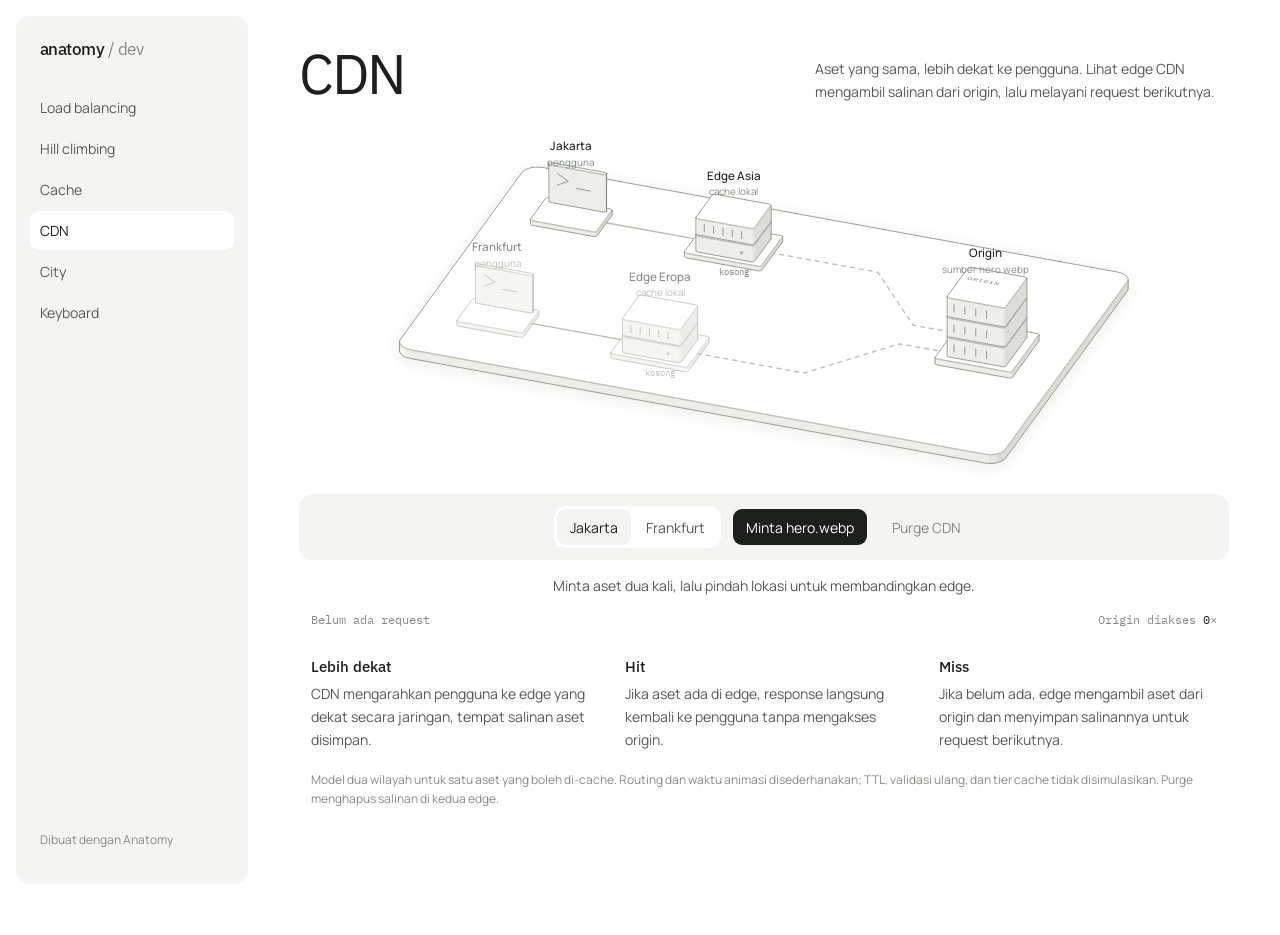
==== commit c6f3df19: "Connect Keyboard navigation across every Anatomy page" ====
--- a/cdn/index.html
+++ b/cdn/index.html
@@ -1,4 +1,4 @@
-<!doctype html><html lang="id"><head><meta charset="utf-8"><meta name="viewport" content="width=device-width, initial-scale=1"><title>CDN — Anatomy Dev</title><style>
+<!doctype html><html lang="id"><head><meta charset="utf-8"><meta name="viewport" content="width=device-width, initial-scale=1"><title>CDN</title><style>
 .iso{
   --anatomy-page:#0b0b0b;--anatomy-card:#131313;--anatomy-text:#a3a3a3;--anatomy-strong:#e6e6e6;--anatomy-muted:#6e6e6e;
   --anatomy-paper:#131313;--anatomy-face:#1b1b1b;--anatomy-top:#1c1c1c;
@@ -138,4 +138,4 @@
 @media(max-width:900px){.iso-page{display:block;padding:12px var(--gutter) var(--gutter)}.site-header{position:static;height:auto;flex-direction:row;align-items:center;justify-content:space-between;gap:12px;padding:8px 8px 8px 4px}.iso-nav{flex-direction:row}.nav-title,.side-foot{display:none}.iso-nav a{padding:7px 10px;font-size:13px}}
 @media(max-width:480px){.site-header{flex-wrap:wrap;row-gap:8px}.iso-nav{flex-wrap:wrap}.iso-nav a{font-size:12px;padding:7px 8px}}
 @media(max-width:760px){.page-intro{grid-template-columns:1fr;gap:14px;padding-top:28px}.intro-copy{justify-self:start}}
-</style><link rel="stylesheet" href="/cdn/style.css"><header class="site-header"><a class="brand" href="/" aria-label="Anatomy Dev beranda">anatomy<span> / dev</span></a><nav class="iso-nav" aria-label="Pilih ilustrasi"><a href="/load-balancer">Load balancing</a><a href="/">Hill climbing</a><a href="/cache">Cache</a><a href="/cdn" aria-current="page">CDN</a><a href="/city">City</a></nav><p class="side-foot"><a href="https://github.com/wheresryan22/anatomy" target="_blank" rel="noreferrer">Dibuat dengan Anatomy</a></p></header><section class="page-intro"><h1>CDN</h1><p class="intro-copy">Aset yang sama, lebih dekat ke pengguna. Lihat edge CDN mengambil salinan dari origin, lalu melayani request berikutnya.</p></section><section class="cdn-demo" aria-label="Simulasi CDN"><div class="cdn-figure"><svg xmlns="http://www.w3.org/2000/svg" class="iso-svg" viewBox="0 0 1040 420" role="img" aria-label="CDN dengan dua wilayah: pengguna Jakarta memakai Edge Asia dan pengguna Frankfurt memakai Edge Eropa. Edge mengambil aset dari origin saat cache miss; cache hit dilayani langsung dari edge."><path class="iso-halo" d="M112.4 250L112.6 248.2L113.5 246.5L249.4 59.8L250.9 58.2L253.1 56.7L255.8 55.5L258.9 54.6L262.3 54L265.9 53.8L269.5 53.9L273 54.3L915.5 171.2L918.7 172L921.6 173.1L924.1 174.4L925.9 176L927.1 177.7L927.6 179.5L927.6 189.1L927.4 190.9L926.5 192.7L790.6 379.3L789.1 381L786.9 382.4L784.2 383.6L781.1 384.5L777.7 385.1L774.1 385.4L770.5 385.3L767 384.8L124.5 267.9L121.3 267.1L118.4 266.1L115.9 264.7L114.1 263.1L112.9 261.4L112.4 259.6Z"/><g class="iso-solid"><path class="iso-fill" d="M112.4 248.8L113.5 246.5L249.4 59.8L251.6 57.7L254.8 55.9L258.9 54.6L263.5 53.9L268.3 53.8L273 54.3L915.5 171.2L919.8 172.3L923.3 174L925.9 176L927.4 178.3L927.6 180.7L927.6 190.3L926.5 192.7L790.6 379.3L788.4 381.5L785.2 383.2L781.1 384.5L776.5 385.3L771.7 385.4L767 384.8L124.5 267.9L120.2 266.8L116.7 265.2L114.1 263.1L112.6 260.8L112.4 258.4Z"/><path class="iso-shade" data-shade="0" d="M927.6 190.3L926.5 192.7L926.5 183.1L927.6 180.7ZM926.5 192.7L790.6 379.3L790.6 369.7L926.5 183.1ZM790.6 379.3L788.4 381.5L788.4 371.9L790.6 369.7ZM788.4 381.5L785.2 383.2L785.2 373.6L788.4 371.9ZM785.2 383.2L781.1 384.5L781.1 374.9L785.2 373.6Z"/><path class="iso-shade" data-shade="1" d="M781.1 384.5L776.5 385.3L776.5 375.7L781.1 374.9ZM776.5 385.3L771.7 385.4L771.7 375.8L776.5 375.7Z"/><path class="iso-shade" data-shade="2" d="M771.7 385.4L767 384.8L767 375.2L771.7 375.8ZM767 384.8L124.5 267.9L124.5 258.3L767 375.2ZM124.5 267.9L120.2 266.8L120.2 257.2L124.5 258.3Z"/><path class="iso-shade" data-shade="3" d="M120.2 266.8L116.7 265.2L116.7 255.6L120.2 257.2ZM116.7 265.2L114.1 263.1L114.1 253.5L116.7 255.6ZM114.1 263.1L112.6 260.8L112.6 251.2L114.1 253.5ZM112.6 260.8L112.4 258.4L112.4 248.8L112.6 251.2Z"/><path class="iso-top" d="M915.5 171.2L919.8 172.3L923.3 174L925.9 176L927.4 178.3L927.6 180.7L926.5 183.1L790.6 369.7L788.4 371.9L785.2 373.6L781.1 374.9L776.5 375.7L771.7 375.8L767 375.2L124.5 258.3L120.2 257.2L116.7 255.6L114.1 253.5L112.6 251.2L112.4 248.8L113.5 246.5L249.4 59.8L251.6 57.7L254.8 55.9L258.9 54.6L263.5 53.9L268.3 53.8L273 54.3Z"/><path class="iso-line iso-crease" data-tone="lo" d="M927.6 180.7L926.5 183.1L790.6 369.7L788.4 371.9L785.2 373.6L781.1 374.9L776.5 375.7L771.7 375.8L767 375.2L124.5 258.3L120.2 257.2L116.7 255.6L114.1 253.5L112.6 251.2L112.4 248.8"/><path class="iso-line iso-bevel" data-tone="lo" d="M927.6 180.7L925.6 182.9L789.8 369.5L787.7 371.6L784.6 373.3L780.7 374.5L776.3 375.2L771.8 375.3L767.2 374.8L124.9 257.9L120.8 256.8L117.4 255.3L114.9 253.4L113.6 251.2L112.4 248.8"/><path class="iso-line iso-edge" data-tone="mid" d="M112.4 248.8L113.5 246.5L249.4 59.8L251.6 57.7L254.8 55.9L258.9 54.6L263.5 53.9L268.3 53.8L273 54.3L915.5 171.2L919.8 172.3L923.3 174L925.9 176L927.4 178.3L927.6 180.7M927.6 190.3L926.5 192.7L790.6 379.3L788.4 381.5L785.2 383.2L781.1 384.5L776.5 385.3L771.7 385.4L767 384.8L124.5 267.9L120.2 266.8L116.7 265.2L114.1 263.1L112.6 260.8L112.4 258.4M927.6 180.7L927.6 190.3M112.4 248.8L112.4 258.4"/></g><path id="jakarta-local" d="M342 115.8L442.7 134.1" class="cdn-route"/><path id="jakarta-origin" d="M527.8 149.6L647.6 171.4L687 230.7L733.9 239.2" class="cdn-route origin-route"/><path id="frankfurt-local" d="M259.8 228.6L360.5 246.9" class="cdn-route"/><path id="frankfurt-origin" d="M445.6 262.4L565.4 284.2L671.8 251.5L718.7 260" class="cdn-route origin-route"/><g data-region="jakarta" class="region"><g class="iso-solid"><path class="iso-fill" d="M258.9 112.4L259.1 111.9L275.5 89.3L276.1 88.8L276.9 88.4L278 88.1L279.1 88.1L280.3 88.2L348 100.5L349 100.8L349.8 101.2L350.3 101.7L350.4 102.3L350.4 107.1L350.2 107.7L333.8 130.2L333.2 130.8L332.4 131.1L331.3 131.4L330.2 131.5L329 131.4L261.3 119L260.3 118.7L259.5 118.3L259 117.8L258.9 117.2Z"/><path class="iso-shade" data-shade="0" d="M350.4 107.1L350.2 107.7L350.2 102.9L350.4 102.3ZM350.2 107.7L333.8 130.2L333.8 125.4L350.2 102.9ZM333.8 130.2L333.2 130.8L333.2 126L333.8 125.4ZM333.2 130.8L332.4 131.1L332.4 126.3L333.2 126Z"/><path class="iso-shade" data-shade="1" d="M332.4 131.1L331.3 131.4L331.3 126.6L332.4 126.3ZM331.3 131.4L330.2 131.5L330.2 126.7L331.3 126.6Z"/><path class="iso-shade" data-shade="2" d="M330.2 131.5L329 131.4L329 126.6L330.2 126.7ZM329 131.4L261.3 119L261.3 114.2L329 126.6ZM261.3 119L260.3 118.7L260.3 113.9L261.3 114.2Z"/><path class="iso-shade" data-shade="3" d="M260.3 118.7L259.5 118.3L259.5 113.5L260.3 113.9ZM259.5 118.3L259 117.8L259 113L259.5 113.5ZM259 117.8L258.9 117.2L258.9 112.4L259 113Z"/><path class="iso-top" d="M348 100.5L349 100.8L349.8 101.2L350.3 101.7L350.4 102.3L350.2 102.9L333.8 125.4L333.2 126L332.4 126.3L331.3 126.6L330.2 126.7L329 126.6L261.3 114.2L260.3 113.9L259.5 113.5L259 113L258.9 112.4L259.1 111.9L275.5 89.3L276.1 88.8L276.9 88.4L278 88.1L279.1 88.1L280.3 88.2Z"/><path class="iso-line iso-crease" data-tone="lo" d="M350.4 102.3L350.2 102.9L333.8 125.4L333.2 126L332.4 126.3L331.3 126.6L330.2 126.7L329 126.6L261.3 114.2L260.3 113.9L259.5 113.5L259 113L258.9 112.4"/><path class="iso-line iso-bevel" data-tone="lo" d="M350.4 102.3L349.3 102.8L332.9 125.3L332.5 125.7L331.8 126L331.1 126.1L330.2 126.2L329.3 126.1L261.7 113.8L260.9 113.6L260.3 113.3L259.9 112.9L258.9 112.4"/><path class="iso-line iso-edge" data-tone="mid" d="M258.9 112.4L259.1 111.9L275.5 89.3L276.1 88.8L276.9 88.4L278 88.1L279.1 88.1L280.3 88.2L348 100.5L349 100.8L349.8 101.2L350.3 101.7L350.4 102.3M350.4 107.1L350.2 107.7L333.8 130.2L333.2 130.8L332.4 131.1L331.3 131.4L330.2 131.5L329 131.4L261.3 119L260.3 118.7L259.5 118.3L259 117.8L258.9 117.2M350.4 102.3L350.4 107.1M258.9 112.4L258.9 117.2"/></g><g class="iso-solid"><path class="iso-fill" d="M279.6 50.4L279.8 49.9L280.2 49.6L280.9 49.3L281.6 49.1L282.5 49L283.4 49.1L342.4 59.8L343.1 60.1L343.7 60.4L344.1 60.8L344.2 61.2L344.2 102.8L344 103.2L343.6 103.6L343 103.9L342.2 104.1L341.3 104.1L340.5 104.1L281.5 93.3L280.7 93.1L280.1 92.8L279.7 92.4L279.6 92Z"/><path class="iso-shade" data-shade="0" d="M344.2 102.8L344 103.2L344 61.6L344.2 61.2ZM344 103.2L343.6 103.6L343.6 62L344 61.6ZM343.6 103.6L343 103.9L343 62.3L343.6 62Z"/><path class="iso-shade" data-shade="1" d="M343 103.9L342.2 104.1L342.2 62.5L343 62.3ZM342.2 104.1L341.3 104.1L341.3 62.5L342.2 62.5Z"/><path class="iso-shade" data-shade="2" d="M341.3 104.1L340.5 104.1L340.5 62.5L341.3 62.5ZM340.5 104.1L281.5 93.3L281.5 51.7L340.5 62.5ZM281.5 93.3L280.7 93.1L280.7 51.5L281.5 51.7Z"/><path class="iso-shade" data-shade="3" d="M280.7 93.1L280.1 92.8L280.1 51.2L280.7 51.5ZM280.1 92.8L279.7 92.4L279.7 50.8L280.1 51.2ZM279.7 92.4L279.6 92L279.6 50.4L279.7 50.8Z"/><path class="iso-top" d="M342.4 59.8L343.1 60.1L343.7 60.4L344.1 60.8L344.2 61.2L344 61.6L344 61.6L343.6 62L343 62.3L342.2 62.5L341.3 62.5L340.5 62.5L281.5 51.7L280.7 51.5L280.1 51.2L279.7 50.8L279.6 50.4L279.8 49.9L279.8 49.9L280.2 49.6L280.9 49.3L281.6 49.1L282.5 49L283.4 49.1Z"/><path class="iso-line iso-crease" data-tone="lo" d="M344.2 61.2L344 61.6M344 61.6L343.6 62L343 62.3L342.2 62.5L341.3 62.5L340.5 62.5L281.5 51.7L280.7 51.5L280.1 51.2L279.7 50.8L279.6 50.4"/><path class="iso-line iso-bevel" data-tone="lo" d="M344.2 61.2L344 61.6M344 61.6L342.9 61.7L342.5 61.9L341.9 62L341.4 62.1L340.7 62L281.8 51.3L281.3 51.1L280.9 50.9L280.6 50.7L279.6 50.4"/><path class="iso-line iso-edge" data-tone="mid" d="M344 61.6L344 61.6M279.6 50.4L279.8 49.9L279.8 49.9L280.2 49.6L280.9 49.3L281.6 49.1L282.5 49L283.4 49.1L342.4 59.8L343.1 60.1L343.7 60.4L344.1 60.8L344.2 61.2M344.2 102.8L344 103.2M344 103.2L343.6 103.6L343 103.9L342.2 104.1L341.3 104.1L340.5 104.1L281.5 93.3L280.7 93.1L280.1 92.8L279.7 92.4L279.6 92M344.2 61.2L344.2 102.8M344 61.6L344 103.2M344 61.6L344 103.2M279.6 50.4L279.6 92"/></g><path class="iso-line" data-tone="mid" d="M289.3 61.1L301.4 69.7L289.3 73.9"/><path class="iso-line" data-tone="mid" d="M310.1 77.7L325.7 80.6"/><text x="303.78604078870535" y="35.20041101878451" class="cdn-label" text-anchor="middle">Jakarta</text><text x="303.78604078870535" y="52.20041101878451" class="cdn-sub" text-anchor="middle">pengguna</text><g class="iso-solid"><path class="iso-fill" d="M431.1 148.7L431.3 148.1L454.1 116.9L454.6 116.4L455.5 116L456.5 115.7L457.7 115.6L458.8 115.8L538.7 130.3L539.7 130.6L540.5 131L541 131.5L541.1 132.1L541.1 136.9L540.9 137.5L518.1 168.7L517.6 169.2L516.7 169.6L515.7 169.9L514.5 169.9L513.4 169.8L433.5 155.3L432.5 155L431.7 154.6L431.2 154.1L431.1 153.5Z"/><path class="iso-shade" data-shade="0" d="M541.1 136.9L540.9 137.5L540.9 132.7L541.1 132.1ZM540.9 137.5L518.1 168.7L518.1 163.9L540.9 132.7ZM518.1 168.7L517.6 169.2L517.6 164.4L518.1 163.9ZM517.6 169.2L516.7 169.6L516.7 164.8L517.6 164.4Z"/><path class="iso-shade" data-shade="1" d="M516.7 169.6L515.7 169.9L515.7 165.1L516.7 164.8ZM515.7 169.9L514.5 169.9L514.5 165.1L515.7 165.1Z"/><path class="iso-shade" data-shade="2" d="M514.5 169.9L513.4 169.8L513.4 165L514.5 165.1ZM513.4 169.8L433.5 155.3L433.5 150.5L513.4 165ZM433.5 155.3L432.5 155L432.5 150.2L433.5 150.5Z"/><path class="iso-shade" data-shade="3" d="M432.5 155L431.7 154.6L431.7 149.8L432.5 150.2ZM431.7 154.6L431.2 154.1L431.2 149.3L431.7 149.8ZM431.2 154.1L431.1 153.5L431.1 148.7L431.2 149.3Z"/><path class="iso-top" d="M538.7 130.3L539.7 130.6L540.5 131L541 131.5L541.1 132.1L540.9 132.7L518.1 163.9L517.6 164.4L516.7 164.8L515.7 165.1L514.5 165.1L513.4 165L433.5 150.5L432.5 150.2L431.7 149.8L431.2 149.3L431.1 148.7L431.3 148.1L454.1 116.9L454.6 116.4L455.5 116L456.5 115.7L457.7 115.6L458.8 115.8Z"/><path class="iso-line iso-crease" data-tone="lo" d="M541.1 132.1L540.9 132.7L518.1 163.9L517.6 164.4L516.7 164.8L515.7 165.1L514.5 165.1L513.4 165L433.5 150.5L432.5 150.2L431.7 149.8L431.2 149.3L431.1 148.7"/><path class="iso-line iso-bevel" data-tone="lo" d="M541.1 132.1L540 132.5L517.3 163.7L516.8 164.1L516.2 164.4L515.4 164.6L514.6 164.7L513.6 164.6L433.9 150.1L433.1 149.8L432.5 149.5L432.1 149.1L431.1 148.7"/><path class="iso-line iso-edge" data-tone="mid" d="M431.1 148.7L431.3 148.1L454.1 116.9L454.6 116.4L455.5 116L456.5 115.7L457.7 115.6L458.8 115.8L538.7 130.3L539.7 130.6L540.5 131L541 131.5L541.1 132.1M541.1 136.9L540.9 137.5L518.1 168.7L517.6 169.2L516.7 169.6L515.7 169.9L514.5 169.9L513.4 169.8L433.5 155.3L432.5 155L431.7 154.6L431.2 154.1L431.1 153.5M541.1 132.1L541.1 136.9M431.1 148.7L431.1 153.5"/></g><g class="iso-solid"><path class="iso-fill" d="M444 129.5L444.3 128.9L462 104.6L462.5 104.1L463.4 103.7L464.4 103.5L465.6 103.4L466.7 103.5L525.7 114.3L526.7 114.5L527.5 115L528 115.5L528.2 116.1L528.2 133.7L527.9 134.2L510.2 158.5L509.7 159.1L508.8 159.4L507.8 159.7L506.6 159.8L505.5 159.7L446.5 148.9L445.5 148.6L444.7 148.2L444.2 147.7L444 147.1Z"/><path class="iso-shade" data-shade="0" d="M528.2 133.7L527.9 134.2L527.9 116.6L528.2 116.1ZM527.9 134.2L510.2 158.5L510.2 140.9L527.9 116.6ZM510.2 158.5L509.7 159.1L509.7 141.4L510.2 140.9ZM509.7 159.1L508.8 159.4L508.8 141.8L509.7 141.4Z"/><path class="iso-shade" data-shade="1" d="M508.8 159.4L507.8 159.7L507.8 142.1L508.8 141.8ZM507.8 159.7L506.6 159.8L506.6 142.2L507.8 142.1Z"/><path class="iso-shade" data-shade="2" d="M506.6 159.8L505.5 159.7L505.5 142L506.6 142.2ZM505.5 159.7L446.5 148.9L446.5 131.3L505.5 142ZM446.5 148.9L445.5 148.6L445.5 131L446.5 131.3Z"/><path class="iso-shade" data-shade="3" d="M445.5 148.6L444.7 148.2L444.7 130.6L445.5 131ZM444.7 148.2L444.2 147.7L444.2 130.1L444.7 130.6ZM444.2 147.7L444 147.1L444 129.5L444.2 130.1Z"/><path class="iso-top" d="M525.7 114.3L526.7 114.5L527.5 115L528 115.5L528.2 116.1L527.9 116.6L510.2 140.9L509.7 141.4L508.8 141.8L507.8 142.1L506.6 142.2L505.5 142L446.5 131.3L445.5 131L444.7 130.6L444.2 130.1L444 129.5L444.3 128.9L462 104.6L462.5 104.1L463.4 103.7L464.4 103.5L465.6 103.4L466.7 103.5Z"/><path class="iso-line iso-crease" data-tone="lo" d="M528.2 116.1L527.9 116.6L510.2 140.9L509.7 141.4L508.8 141.8L507.8 142.1L506.6 142.2L505.5 142L446.5 131.3L445.5 131L444.7 130.6L444.2 130.1L444 129.5"/><path class="iso-line iso-bevel" data-tone="lo" d="M528.2 116.1L527 116.5L509.4 140.8L509 141.2L508.3 141.5L507.5 141.6L506.7 141.7L505.8 141.6L446.9 130.9L446 130.7L445.4 130.3L445.1 130L444 129.5"/><path class="iso-line iso-edge" data-tone="mid" d="M444 129.5L444.3 128.9L462 104.6L462.5 104.1L463.4 103.7L464.4 103.5L465.6 103.4L466.7 103.5L525.7 114.3L526.7 114.5L527.5 115L528 115.5L528.2 116.1M528.2 133.7L527.9 134.2L510.2 158.5L509.7 159.1L508.8 159.4L507.8 159.7L506.6 159.8L505.5 159.7L446.5 148.9L445.5 148.6L444.7 148.2L444.2 147.7L444 147.1M528.2 116.1L528.2 133.7M444 129.5L444 147.1"/></g><g class="iso-solid"><path class="iso-fill" d="M444 110.3L444.3 109.7L462 85.4L462.5 84.9L463.4 84.5L464.4 84.3L465.6 84.2L466.7 84.3L525.7 95.1L526.7 95.3L527.5 95.8L528 96.3L528.2 96.9L528.2 114.5L527.9 115L510.2 139.3L509.7 139.8L508.8 140.2L507.8 140.5L506.6 140.6L505.5 140.4L446.5 129.7L445.5 129.4L444.7 129L444.2 128.5L444 127.9Z"/><path class="iso-shade" data-shade="0" d="M528.2 114.5L527.9 115L527.9 97.4L528.2 96.9ZM527.9 115L510.2 139.3L510.2 121.7L527.9 97.4ZM510.2 139.3L509.7 139.8L509.7 122.2L510.2 121.7ZM509.7 139.8L508.8 140.2L508.8 122.6L509.7 122.2Z"/><path class="iso-shade" data-shade="1" d="M508.8 140.2L507.8 140.5L507.8 122.9L508.8 122.6ZM507.8 140.5L506.6 140.6L506.6 123L507.8 122.9Z"/><path class="iso-shade" data-shade="2" d="M506.6 140.6L505.5 140.4L505.5 122.8L506.6 123ZM505.5 140.4L446.5 129.7L446.5 112.1L505.5 122.8ZM446.5 129.7L445.5 129.4L445.5 111.8L446.5 112.1Z"/><path class="iso-shade" data-shade="3" d="M445.5 129.4L444.7 129L444.7 111.4L445.5 111.8ZM444.7 129L444.2 128.5L444.2 110.9L444.7 111.4ZM444.2 128.5L444 127.9L444 110.3L444.2 110.9Z"/><path class="iso-top" d="M525.7 95.1L526.7 95.3L527.5 95.8L528 96.3L528.2 96.9L527.9 97.4L510.2 121.7L509.7 122.2L508.8 122.6L507.8 122.9L506.6 123L505.5 122.8L446.5 112.1L445.5 111.8L444.7 111.4L444.2 110.9L444 110.3L444.3 109.7L462 85.4L462.5 84.9L463.4 84.5L464.4 84.3L465.6 84.2L466.7 84.3Z"/><path class="iso-line iso-crease" data-tone="lo" d="M528.2 96.9L527.9 97.4L510.2 121.7L509.7 122.2L508.8 122.6L507.8 122.9L506.6 123L505.5 122.8L446.5 112.1L445.5 111.8L444.7 111.4L444.2 110.9L444 110.3"/><path class="iso-line iso-bevel" data-tone="lo" d="M528.2 96.9L527 97.3L509.4 121.5L509 122L508.3 122.3L507.5 122.4L506.7 122.5L505.8 122.4L446.9 111.7L446 111.5L445.4 111.1L445.1 110.7L444 110.3"/><path class="iso-line iso-edge" data-tone="mid" d="M444 110.3L444.3 109.7L462 85.4L462.5 84.9L463.4 84.5L464.4 84.3L465.6 84.2L466.7 84.3L525.7 95.1L526.7 95.3L527.5 95.8L528 96.3L528.2 96.9M528.2 114.5L527.9 115L510.2 139.3L509.7 139.8L508.8 140.2L507.8 140.5L506.6 140.6L505.5 140.4L446.5 129.7L445.5 129.4L444.7 129L444.2 128.5L444 127.9M528.2 96.9L528.2 114.5M444 110.3L444 127.9"/></g><path class="iso-line" data-tone="mid" d="M453.4 126.2L453.4 118.2"/><path class="iso-line" data-tone="mid" d="M463.8 128.1L463.8 120.1"/><path class="iso-line" data-tone="mid" d="M474.3 130L474.3 122"/><path class="iso-line" data-tone="mid" d="M484.7 131.9L484.7 123.9"/><path class="iso-line" data-tone="mid" d="M495.1 133.8L495.1 125.8"/><circle cx="495.08817907196703" cy="149.75351876738097" r="2" class="edge-led"/><text x="486.10013544033126" y="68.37886288897599" class="cdn-label" text-anchor="middle">Edge Asia</text><text x="486.10013544033126" y="85.37886288897599" class="cdn-sub" text-anchor="middle">cache lokal</text><text x="486.10013544033126" y="174.18872733980356" class="edge-state" text-anchor="middle" data-edge="jakarta">kosong</text></g><g data-region="frankfurt" class="region"><g class="iso-solid"><path class="iso-fill" d="M176.7 225.3L177 224.7L193.4 202.1L193.9 201.6L194.8 201.2L195.8 201L197 200.9L198.1 201L265.8 213.4L266.8 213.6L267.6 214.1L268.1 214.6L268.3 215.2L268.3 220L268 220.5L251.6 243.1L251.1 243.6L250.2 244L249.2 244.3L248 244.3L246.9 244.2L179.2 231.9L178.1 231.6L177.4 231.2L176.9 230.7L176.7 230.1Z"/><path class="iso-shade" data-shade="0" d="M268.3 220L268 220.5L268 215.7L268.3 215.2ZM268 220.5L251.6 243.1L251.6 238.3L268 215.7ZM251.6 243.1L251.1 243.6L251.1 238.8L251.6 238.3ZM251.1 243.6L250.2 244L250.2 239.2L251.1 238.8Z"/><path class="iso-shade" data-shade="1" d="M250.2 244L249.2 244.3L249.2 239.5L250.2 239.2ZM249.2 244.3L248 244.3L248 239.5L249.2 239.5Z"/><path class="iso-shade" data-shade="2" d="M248 244.3L246.9 244.2L246.9 239.4L248 239.5ZM246.9 244.2L179.2 231.9L179.2 227.1L246.9 239.4ZM179.2 231.9L178.1 231.6L178.1 226.8L179.2 227.1Z"/><path class="iso-shade" data-shade="3" d="M178.1 231.6L177.4 231.2L177.4 226.4L178.1 226.8ZM177.4 231.2L176.9 230.7L176.9 225.9L177.4 226.4ZM176.9 230.7L176.7 230.1L176.7 225.3L176.9 225.9Z"/><path class="iso-top" d="M265.8 213.4L266.8 213.6L267.6 214.1L268.1 214.6L268.3 215.2L268 215.7L251.6 238.3L251.1 238.8L250.2 239.2L249.2 239.5L248 239.5L246.9 239.4L179.2 227.1L178.1 226.8L177.4 226.4L176.9 225.9L176.7 225.3L177 224.7L193.4 202.1L193.9 201.6L194.8 201.2L195.8 201L197 200.9L198.1 201Z"/><path class="iso-line iso-crease" data-tone="lo" d="M268.3 215.2L268 215.7L251.6 238.3L251.1 238.8L250.2 239.2L249.2 239.5L248 239.5L246.9 239.4L179.2 227.1L178.1 226.8L177.4 226.4L176.9 225.9L176.7 225.3"/><path class="iso-line iso-bevel" data-tone="lo" d="M268.3 215.2L267.2 215.6L250.8 238.1L250.3 238.5L249.7 238.8L248.9 239L248 239.1L247.1 239L179.5 226.7L178.7 226.4L178.1 226.1L177.8 225.7L176.7 225.3"/><path class="iso-line iso-edge" data-tone="mid" d="M176.7 225.3L177 224.7L193.4 202.1L193.9 201.6L194.8 201.2L195.8 201L197 200.9L198.1 201L265.8 213.4L266.8 213.6L267.6 214.1L268.1 214.6L268.3 215.2M268.3 220L268 220.5L251.6 243.1L251.1 243.6L250.2 244L249.2 244.3L248 244.3L246.9 244.2L179.2 231.9L178.1 231.6L177.4 231.2L176.9 230.7L176.7 230.1M268.3 215.2L268.3 220M176.7 225.3L176.7 230.1"/></g><g class="iso-solid"><path class="iso-fill" d="M197.5 163.2L197.6 162.8L198.1 162.4L198.7 162.1L199.5 161.9L200.3 161.9L201.2 162L260.2 172.7L261 172.9L261.6 173.2L261.9 173.6L262.1 174.1L262.1 215.7L261.9 216.1L261.5 216.5L260.8 216.8L260 216.9L259.2 217L258.3 216.9L199.3 206.2L198.5 206L198 205.6L197.6 205.3L197.5 204.8Z"/><path class="iso-shade" data-shade="0" d="M262.1 215.7L261.9 216.1L261.9 174.5L262.1 174.1ZM261.9 216.1L261.5 216.5L261.5 174.9L261.9 174.5ZM261.5 216.5L260.8 216.8L260.8 175.2L261.5 174.9Z"/><path class="iso-shade" data-shade="1" d="M260.8 216.8L260 216.9L260 175.3L260.8 175.2ZM260 216.9L259.2 217L259.2 175.4L260 175.3Z"/><path class="iso-shade" data-shade="2" d="M259.2 217L258.3 216.9L258.3 175.3L259.2 175.4ZM258.3 216.9L199.3 206.2L199.3 164.6L258.3 175.3ZM199.3 206.2L198.5 206L198.5 164.4L199.3 164.6Z"/><path class="iso-shade" data-shade="3" d="M198.5 206L198 205.6L198 164L198.5 164.4ZM198 205.6L197.6 205.3L197.6 163.6L198 164ZM197.6 205.3L197.5 204.8L197.5 163.2L197.6 163.6Z"/><path class="iso-top" d="M260.2 172.7L261 172.9L261.6 173.2L261.9 173.6L262.1 174.1L261.9 174.5L261.9 174.5L261.5 174.9L260.8 175.2L260 175.3L259.2 175.4L258.3 175.3L199.3 164.6L198.5 164.4L198 164L197.6 163.6L197.5 163.2L197.6 162.8L197.6 162.8L198.1 162.4L198.7 162.1L199.5 161.9L200.3 161.9L201.2 162Z"/><path class="iso-line iso-crease" data-tone="lo" d="M262.1 174.1L261.9 174.5M261.9 174.5L261.5 174.9L260.8 175.2L260 175.3L259.2 175.4L258.3 175.3L199.3 164.6L198.5 164.4L198 164L197.6 163.6L197.5 163.2"/><path class="iso-line iso-bevel" data-tone="lo" d="M262.1 174.1L261.9 174.5M261.9 174.5L260.7 174.6L260.3 174.8L259.8 174.9L259.2 174.9L258.6 174.9L199.7 164.1L199.1 164L198.7 163.8L198.5 163.5L197.5 163.2"/><path class="iso-line iso-edge" data-tone="mid" d="M261.9 174.5L261.9 174.5M197.5 163.2L197.6 162.8L197.6 162.8L198.1 162.4L198.7 162.1L199.5 161.9L200.3 161.9L201.2 162L260.2 172.7L261 172.9L261.6 173.2L261.9 173.6L262.1 174.1M262.1 215.7L261.9 216.1M261.9 216.1L261.5 216.5L260.8 216.8L260 216.9L259.2 217L258.3 216.9L199.3 206.2L198.5 206L198 205.6L197.6 205.3L197.5 204.8M262.1 174.1L262.1 215.7M261.9 174.5L261.9 216.1M261.9 174.5L261.9 216.1M197.5 163.2L197.5 204.8"/></g><path class="iso-line" data-tone="mid" d="M207.1 174L219.3 182.6L207.1 186.8"/><path class="iso-line" data-tone="mid" d="M227.9 190.6L243.6 193.4"/><text x="221.6298742529932" y="148.06151723169575" class="cdn-label" text-anchor="middle">Frankfurt</text><text x="221.6298742529932" y="165.06151723169575" class="cdn-sub" text-anchor="middle">pengguna</text><g class="iso-solid"><path class="iso-fill" d="M348.9 261.5L349.2 261L371.9 229.7L372.5 229.2L373.3 228.8L374.4 228.6L375.5 228.5L376.6 228.6L456.5 243.2L457.5 243.4L458.3 243.9L458.8 244.4L458.9 245L458.9 249.8L458.7 250.3L436 281.6L435.4 282.1L434.6 282.5L433.5 282.7L432.4 282.8L431.2 282.7L351.4 268.1L350.4 267.9L349.6 267.4L349.1 266.9L348.9 266.3Z"/><path class="iso-shade" data-shade="0" d="M458.9 249.8L458.7 250.3L458.7 245.5L458.9 245ZM458.7 250.3L436 281.6L436 276.8L458.7 245.5ZM436 281.6L435.4 282.1L435.4 277.3L436 276.8ZM435.4 282.1L434.6 282.5L434.6 277.7L435.4 277.3Z"/><path class="iso-shade" data-shade="1" d="M434.6 282.5L433.5 282.7L433.5 277.9L434.6 277.7ZM433.5 282.7L432.4 282.8L432.4 278L433.5 277.9Z"/><path class="iso-shade" data-shade="2" d="M432.4 282.8L431.2 282.7L431.2 277.9L432.4 278ZM431.2 282.7L351.4 268.1L351.4 263.3L431.2 277.9ZM351.4 268.1L350.4 267.9L350.4 263.1L351.4 263.3Z"/><path class="iso-shade" data-shade="3" d="M350.4 267.9L349.6 267.4L349.6 262.6L350.4 263.1ZM349.6 267.4L349.1 266.9L349.1 262.1L349.6 262.6ZM349.1 266.9L348.9 266.3L348.9 261.5L349.1 262.1Z"/><path class="iso-top" d="M456.5 243.2L457.5 243.4L458.3 243.9L458.8 244.4L458.9 245L458.7 245.5L436 276.8L435.4 277.3L434.6 277.7L433.5 277.9L432.4 278L431.2 277.9L351.4 263.3L350.4 263.1L349.6 262.6L349.1 262.1L348.9 261.5L349.2 261L371.9 229.7L372.5 229.2L373.3 228.8L374.4 228.6L375.5 228.5L376.6 228.6Z"/><path class="iso-line iso-crease" data-tone="lo" d="M458.9 245L458.7 245.5L436 276.8L435.4 277.3L434.6 277.7L433.5 277.9L432.4 278L431.2 277.9L351.4 263.3L350.4 263.1L349.6 262.6L349.1 262.1L348.9 261.5"/><path class="iso-line iso-bevel" data-tone="lo" d="M458.9 245L457.8 245.4L435.1 276.6L434.7 277L434.1 277.3L433.3 277.5L432.4 277.5L431.5 277.4L351.8 262.9L350.9 262.7L350.3 262.4L350 262L348.9 261.5"/><path class="iso-line iso-edge" data-tone="mid" d="M348.9 261.5L349.2 261L371.9 229.7L372.5 229.2L373.3 228.8L374.4 228.6L375.5 228.5L376.6 228.6L456.5 243.2L457.5 243.4L458.3 243.9L458.8 244.4L458.9 245M458.9 249.8L458.7 250.3L436 281.6L435.4 282.1L434.6 282.5L433.5 282.7L432.4 282.8L431.2 282.7L351.4 268.1L350.4 267.9L349.6 267.4L349.1 266.9L348.9 266.3M458.9 245L458.9 249.8M348.9 261.5L348.9 266.3"/></g><g class="iso-solid"><path class="iso-fill" d="M361.9 242.4L362.1 241.8L379.8 217.5L380.4 217L381.2 216.6L382.3 216.3L383.4 216.3L384.5 216.4L443.6 227.1L444.6 227.4L445.4 227.8L445.9 228.4L446 228.9L446 246.5L445.8 247.1L428.1 271.4L427.5 271.9L426.7 272.3L425.6 272.6L424.5 272.6L423.3 272.5L364.3 261.8L363.3 261.5L362.5 261.1L362 260.5L361.9 260Z"/><path class="iso-shade" data-shade="0" d="M446 246.5L445.8 247.1L445.8 229.5L446 228.9ZM445.8 247.1L428.1 271.4L428.1 253.8L445.8 229.5ZM428.1 271.4L427.5 271.9L427.5 254.3L428.1 253.8ZM427.5 271.9L426.7 272.3L426.7 254.7L427.5 254.3Z"/><path class="iso-shade" data-shade="1" d="M426.7 272.3L425.6 272.6L425.6 254.9L426.7 254.7ZM425.6 272.6L424.5 272.6L424.5 255L425.6 254.9Z"/><path class="iso-shade" data-shade="2" d="M424.5 272.6L423.3 272.5L423.3 254.9L424.5 255ZM423.3 272.5L364.3 261.8L364.3 244.2L423.3 254.9ZM364.3 261.8L363.3 261.5L363.3 243.9L364.3 244.2Z"/><path class="iso-shade" data-shade="3" d="M363.3 261.5L362.5 261.1L362.5 243.5L363.3 243.9ZM362.5 261.1L362 260.5L362 242.9L362.5 243.5ZM362 260.5L361.9 260L361.9 242.4L362 242.9Z"/><path class="iso-top" d="M443.6 227.1L444.6 227.4L445.4 227.8L445.9 228.4L446 228.9L445.8 229.5L428.1 253.8L427.5 254.3L426.7 254.7L425.6 254.9L424.5 255L423.3 254.9L364.3 244.2L363.3 243.9L362.5 243.5L362 242.9L361.9 242.4L362.1 241.8L379.8 217.5L380.4 217L381.2 216.6L382.3 216.3L383.4 216.3L384.5 216.4Z"/><path class="iso-line iso-crease" data-tone="lo" d="M446 228.9L445.8 229.5L428.1 253.8L427.5 254.3L426.7 254.7L425.6 254.9L424.5 255L423.3 254.9L364.3 244.2L363.3 243.9L362.5 243.5L362 242.9L361.9 242.4"/><path class="iso-line iso-bevel" data-tone="lo" d="M446 228.9L444.9 229.4L427.2 253.6L426.8 254L426.2 254.3L425.4 254.5L424.5 254.6L423.6 254.5L364.7 243.7L363.9 243.5L363.3 243.2L362.9 242.8L361.9 242.4"/><path class="iso-line iso-edge" data-tone="mid" d="M361.9 242.4L362.1 241.8L379.8 217.5L380.4 217L381.2 216.6L382.3 216.3L383.4 216.3L384.5 216.4L443.6 227.1L444.6 227.4L445.4 227.8L445.9 228.4L446 228.9M446 246.5L445.8 247.1L428.1 271.4L427.5 271.9L426.7 272.3L425.6 272.6L424.5 272.6L423.3 272.5L364.3 261.8L363.3 261.5L362.5 261.1L362 260.5L361.9 260M446 228.9L446 246.5M361.9 242.4L361.9 260"/></g><g class="iso-solid"><path class="iso-fill" d="M361.9 223.2L362.1 222.6L379.8 198.3L380.4 197.8L381.2 197.4L382.3 197.1L383.4 197.1L384.5 197.2L443.6 207.9L444.6 208.2L445.4 208.6L445.9 209.2L446 209.7L446 227.3L445.8 227.9L428.1 252.2L427.5 252.7L426.7 253.1L425.6 253.3L424.5 253.4L423.3 253.3L364.3 242.6L363.3 242.3L362.5 241.9L362 241.3L361.9 240.8Z"/><path class="iso-shade" data-shade="0" d="M446 227.3L445.8 227.9L445.8 210.3L446 209.7ZM445.8 227.9L428.1 252.2L428.1 234.6L445.8 210.3ZM428.1 252.2L427.5 252.7L427.5 235.1L428.1 234.6ZM427.5 252.7L426.7 253.1L426.7 235.5L427.5 235.1Z"/><path class="iso-shade" data-shade="1" d="M426.7 253.1L425.6 253.3L425.6 235.7L426.7 235.5ZM425.6 253.3L424.5 253.4L424.5 235.8L425.6 235.7Z"/><path class="iso-shade" data-shade="2" d="M424.5 253.4L423.3 253.3L423.3 235.7L424.5 235.8ZM423.3 253.3L364.3 242.6L364.3 225L423.3 235.7ZM364.3 242.6L363.3 242.3L363.3 224.7L364.3 225Z"/><path class="iso-shade" data-shade="3" d="M363.3 242.3L362.5 241.9L362.5 224.3L363.3 224.7ZM362.5 241.9L362 241.3L362 223.7L362.5 224.3ZM362 241.3L361.9 240.8L361.9 223.2L362 223.7Z"/><path class="iso-top" d="M443.6 207.9L444.6 208.2L445.4 208.6L445.9 209.2L446 209.7L445.8 210.3L428.1 234.6L427.5 235.1L426.7 235.5L425.6 235.7L424.5 235.8L423.3 235.7L364.3 225L363.3 224.7L362.5 224.3L362 223.7L361.9 223.2L362.1 222.6L379.8 198.3L380.4 197.8L381.2 197.4L382.3 197.1L383.4 197.1L384.5 197.2Z"/><path class="iso-line iso-crease" data-tone="lo" d="M446 209.7L445.8 210.3L428.1 234.6L427.5 235.1L426.7 235.5L425.6 235.7L424.5 235.8L423.3 235.7L364.3 225L363.3 224.7L362.5 224.3L362 223.7L361.9 223.2"/><path class="iso-line iso-bevel" data-tone="lo" d="M446 209.7L444.9 210.2L427.2 234.4L426.8 234.8L426.2 235.1L425.4 235.3L424.5 235.4L423.6 235.3L364.7 224.5L363.9 224.3L363.3 224L362.9 223.6L361.9 223.2"/><path class="iso-line iso-edge" data-tone="mid" d="M361.9 223.2L362.1 222.6L379.8 198.3L380.4 197.8L381.2 197.4L382.3 197.1L383.4 197.1L384.5 197.2L443.6 207.9L444.6 208.2L445.4 208.6L445.9 209.2L446 209.7M446 227.3L445.8 227.9L428.1 252.2L427.5 252.7L426.7 253.1L425.6 253.3L424.5 253.4L423.3 253.3L364.3 242.6L363.3 242.3L362.5 241.9L362 241.3L361.9 240.8M446 209.7L446 227.3M361.9 223.2L361.9 240.8"/></g><path class="iso-line" data-tone="mid" d="M371.3 239L371.3 231"/><path class="iso-line" data-tone="mid" d="M381.7 240.9L381.7 232.9"/><path class="iso-line" data-tone="mid" d="M392.1 242.8L392.1 234.8"/><path class="iso-line" data-tone="mid" d="M402.5 244.7L402.5 236.7"/><path class="iso-line" data-tone="mid" d="M412.9 246.6L412.9 238.6"/><circle cx="412.9320125362549" cy="262.6146249802922" r="2" class="edge-led"/><text x="403.9439689046191" y="181.2399691018872" class="cdn-label" text-anchor="middle">Edge Eropa</text><text x="403.9439689046191" y="198.2399691018872" class="cdn-sub" text-anchor="middle">cache lokal</text><text x="403.9439689046191" y="287.0498335527148" class="edge-state" text-anchor="middle" data-edge="frankfurt">kosong</text></g><g class="iso-solid"><path class="iso-fill" d="M711.6 266.9L711.8 266.4L740.8 226.4L741.4 225.9L742.2 225.5L743.3 225.3L744.4 225.2L745.6 225.3L825.4 239.9L826.5 240.2L827.2 240.6L827.7 241.1L827.9 241.7L827.9 248.1L827.7 248.6L798.6 288.6L798 289.1L797.2 289.5L796.1 289.7L795 289.8L793.9 289.7L714 275.1L713 274.9L712.2 274.4L711.7 273.9L711.6 273.3Z"/><path class="iso-shade" data-shade="0" d="M827.9 248.1L827.7 248.6L827.7 242.2L827.9 241.7ZM827.7 248.6L798.6 288.6L798.6 282.2L827.7 242.2ZM798.6 288.6L798 289.1L798 282.7L798.6 282.2ZM798 289.1L797.2 289.5L797.2 283.1L798 282.7Z"/><path class="iso-shade" data-shade="1" d="M797.2 289.5L796.1 289.7L796.1 283.3L797.2 283.1ZM796.1 289.7L795 289.8L795 283.4L796.1 283.3Z"/><path class="iso-shade" data-shade="2" d="M795 289.8L793.9 289.7L793.9 283.3L795 283.4ZM793.9 289.7L714 275.1L714 268.7L793.9 283.3ZM714 275.1L713 274.9L713 268.5L714 268.7Z"/><path class="iso-shade" data-shade="3" d="M713 274.9L712.2 274.4L712.2 268L713 268.5ZM712.2 274.4L711.7 273.9L711.7 267.5L712.2 268ZM711.7 273.9L711.6 273.3L711.6 266.9L711.7 267.5Z"/><path class="iso-top" d="M825.4 239.9L826.5 240.2L827.2 240.6L827.7 241.1L827.9 241.7L827.7 242.2L798.6 282.2L798 282.7L797.2 283.1L796.1 283.3L795 283.4L793.9 283.3L714 268.7L713 268.5L712.2 268L711.7 267.5L711.6 266.9L711.8 266.4L740.8 226.4L741.4 225.9L742.2 225.5L743.3 225.3L744.4 225.2L745.6 225.3Z"/><path class="iso-line iso-crease" data-tone="lo" d="M827.9 241.7L827.7 242.2L798.6 282.2L798 282.7L797.2 283.1L796.1 283.3L795 283.4L793.9 283.3L714 268.7L713 268.5L712.2 268L711.7 267.5L711.6 266.9"/><path class="iso-line iso-bevel" data-tone="lo" d="M827.9 241.7L826.8 242.1L797.7 282L797.3 282.4L796.7 282.7L795.9 282.9L795 282.9L794.1 282.8L714.4 268.3L713.5 268.1L712.9 267.8L712.6 267.4L711.6 266.9"/><path class="iso-line iso-edge" data-tone="mid" d="M711.6 266.9L711.8 266.4L740.8 226.4L741.4 225.9L742.2 225.5L743.3 225.3L744.4 225.2L745.6 225.3L825.4 239.9L826.5 240.2L827.2 240.6L827.7 241.1L827.9 241.7M827.9 248.1L827.7 248.6L798.6 288.6L798 289.1L797.2 289.5L796.1 289.7L795 289.8L793.9 289.7L714 275.1L713 274.9L712.2 274.4L711.7 273.9L711.6 273.3M827.9 241.7L827.9 248.1M711.6 266.9L711.6 273.3"/></g><g class="iso-solid"><path class="iso-fill" d="M725.1 243.7L725.3 243.1L748.1 211.9L748.7 211.4L749.5 211L750.6 210.7L751.7 210.7L752.8 210.8L811.9 221.5L812.9 221.8L813.7 222.2L814.2 222.7L814.3 223.3L814.3 244.1L814.1 244.7L791.3 275.9L790.8 276.4L789.9 276.8L788.9 277.1L787.7 277.2L786.6 277L727.6 266.3L726.5 266L725.8 265.6L725.3 265.1L725.1 264.5Z"/><path class="iso-shade" data-shade="0" d="M814.3 244.1L814.1 244.7L814.1 223.9L814.3 223.3ZM814.1 244.7L791.3 275.9L791.3 255.1L814.1 223.9ZM791.3 275.9L790.8 276.4L790.8 255.6L791.3 255.1ZM790.8 276.4L789.9 276.8L789.9 256L790.8 255.6Z"/><path class="iso-shade" data-shade="1" d="M789.9 276.8L788.9 277.1L788.9 256.3L789.9 256ZM788.9 277.1L787.7 277.2L787.7 256.4L788.9 256.3Z"/><path class="iso-shade" data-shade="2" d="M787.7 277.2L786.6 277L786.6 256.2L787.7 256.4ZM786.6 277L727.6 266.3L727.6 245.5L786.6 256.2ZM727.6 266.3L726.5 266L726.5 245.2L727.6 245.5Z"/><path class="iso-shade" data-shade="3" d="M726.5 266L725.8 265.6L725.8 244.8L726.5 245.2ZM725.8 265.6L725.3 265.1L725.3 244.3L725.8 244.8ZM725.3 265.1L725.1 264.5L725.1 243.7L725.3 244.3Z"/><path class="iso-top" d="M811.9 221.5L812.9 221.8L813.7 222.2L814.2 222.7L814.3 223.3L814.1 223.9L791.3 255.1L790.8 255.6L789.9 256L788.9 256.3L787.7 256.4L786.6 256.2L727.6 245.5L726.5 245.2L725.8 244.8L725.3 244.3L725.1 243.7L725.3 243.1L748.1 211.9L748.7 211.4L749.5 211L750.6 210.7L751.7 210.7L752.8 210.8Z"/><path class="iso-line iso-crease" data-tone="lo" d="M814.3 223.3L814.1 223.9L791.3 255.1L790.8 255.6L789.9 256L788.9 256.3L787.7 256.4L786.6 256.2L727.6 245.5L726.5 245.2L725.8 244.8L725.3 244.3L725.1 243.7"/><path class="iso-line iso-bevel" data-tone="lo" d="M814.3 223.3L813.2 223.8L790.5 254.9L790 255.4L789.4 255.7L788.6 255.8L787.8 255.9L786.8 255.8L727.9 245.1L727.1 244.9L726.5 244.5L726.2 244.1L725.1 243.7"/><path class="iso-line iso-edge" data-tone="mid" d="M725.1 243.7L725.3 243.1L748.1 211.9L748.7 211.4L749.5 211L750.6 210.7L751.7 210.7L752.8 210.8L811.9 221.5L812.9 221.8L813.7 222.2L814.2 222.7L814.3 223.3M814.3 244.1L814.1 244.7L791.3 275.9L790.8 276.4L789.9 276.8L788.9 277.1L787.7 277.2L786.6 277L727.6 266.3L726.5 266L725.8 265.6L725.3 265.1L725.1 264.5M814.3 223.3L814.3 244.1M725.1 243.7L725.1 264.5"/></g><path class="iso-line" data-tone="mid" d="M732.8 260.8L732.8 252.8"/><path class="iso-line" data-tone="mid" d="M744.9 263.1L744.9 255.1"/><path class="iso-line" data-tone="mid" d="M757.1 265.3L757.1 257.3"/><path class="iso-line" data-tone="mid" d="M769.2 267.5L769.2 259.5"/><g class="iso-solid"><path class="iso-fill" d="M725.1 221.3L725.3 220.7L748.1 189.5L748.7 189L749.5 188.6L750.6 188.3L751.7 188.3L752.8 188.4L811.9 199.1L812.9 199.4L813.7 199.8L814.2 200.3L814.3 200.9L814.3 221.7L814.1 222.3L791.3 253.5L790.8 254L789.9 254.4L788.9 254.7L787.7 254.8L786.6 254.6L727.6 243.9L726.5 243.6L725.8 243.2L725.3 242.7L725.1 242.1Z"/><path class="iso-shade" data-shade="0" d="M814.3 221.7L814.1 222.3L814.1 201.5L814.3 200.9ZM814.1 222.3L791.3 253.5L791.3 232.7L814.1 201.5ZM791.3 253.5L790.8 254L790.8 233.2L791.3 232.7ZM790.8 254L789.9 254.4L789.9 233.6L790.8 233.2Z"/><path class="iso-shade" data-shade="1" d="M789.9 254.4L788.9 254.7L788.9 233.9L789.9 233.6ZM788.9 254.7L787.7 254.8L787.7 233.9L788.9 233.9Z"/><path class="iso-shade" data-shade="2" d="M787.7 254.8L786.6 254.6L786.6 233.8L787.7 233.9ZM786.6 254.6L727.6 243.9L727.6 223.1L786.6 233.8ZM727.6 243.9L726.5 243.6L726.5 222.8L727.6 223.1Z"/><path class="iso-shade" data-shade="3" d="M726.5 243.6L725.8 243.2L725.8 222.4L726.5 222.8ZM725.8 243.2L725.3 242.7L725.3 221.9L725.8 222.4ZM725.3 242.7L725.1 242.1L725.1 221.3L725.3 221.9Z"/><path class="iso-top" d="M811.9 199.1L812.9 199.4L813.7 199.8L814.2 200.3L814.3 200.9L814.1 201.5L791.3 232.7L790.8 233.2L789.9 233.6L788.9 233.9L787.7 233.9L786.6 233.8L727.6 223.1L726.5 222.8L725.8 222.4L725.3 221.9L725.1 221.3L725.3 220.7L748.1 189.5L748.7 189L749.5 188.6L750.6 188.3L751.7 188.3L752.8 188.4Z"/><path class="iso-line iso-crease" data-tone="lo" d="M814.3 200.9L814.1 201.5L791.3 232.7L790.8 233.2L789.9 233.6L788.9 233.9L787.7 233.9L786.6 233.8L727.6 223.1L726.5 222.8L725.8 222.4L725.3 221.9L725.1 221.3"/><path class="iso-line iso-bevel" data-tone="lo" d="M814.3 200.9L813.2 201.4L790.5 232.5L790 233L789.4 233.2L788.6 233.4L787.8 233.5L786.8 233.4L727.9 222.7L727.1 222.4L726.5 222.1L726.2 221.7L725.1 221.3"/><path class="iso-line iso-edge" data-tone="mid" d="M725.1 221.3L725.3 220.7L748.1 189.5L748.7 189L749.5 188.6L750.6 188.3L751.7 188.3L752.8 188.4L811.9 199.1L812.9 199.4L813.7 199.8L814.2 200.3L814.3 200.9M814.3 221.7L814.1 222.3L791.3 253.5L790.8 254L789.9 254.4L788.9 254.7L787.7 254.8L786.6 254.6L727.6 243.9L726.5 243.6L725.8 243.2L725.3 242.7L725.1 242.1M814.3 200.9L814.3 221.7M725.1 221.3L725.1 242.1"/></g><path class="iso-line" data-tone="mid" d="M732.8 238.4L732.8 230.4"/><path class="iso-line" data-tone="mid" d="M744.9 240.7L744.9 232.7"/><path class="iso-line" data-tone="mid" d="M757.1 242.9L757.1 234.9"/><path class="iso-line" data-tone="mid" d="M769.2 245.1L769.2 237.1"/><g class="iso-solid"><path class="iso-fill" d="M725.1 198.9L725.3 198.3L748.1 167.1L748.7 166.6L749.5 166.2L750.6 165.9L751.7 165.9L752.8 166L811.9 176.7L812.9 177L813.7 177.4L814.2 177.9L814.3 178.5L814.3 199.3L814.1 199.9L791.3 231.1L790.8 231.6L789.9 232L788.9 232.3L787.7 232.3L786.6 232.2L727.6 221.5L726.5 221.2L725.8 220.8L725.3 220.3L725.1 219.7Z"/><path class="iso-shade" data-shade="0" d="M814.3 199.3L814.1 199.9L814.1 179.1L814.3 178.5ZM814.1 199.9L791.3 231.1L791.3 210.3L814.1 179.1ZM791.3 231.1L790.8 231.6L790.8 210.8L791.3 210.3ZM790.8 231.6L789.9 232L789.9 211.2L790.8 210.8Z"/><path class="iso-shade" data-shade="1" d="M789.9 232L788.9 232.3L788.9 211.5L789.9 211.2ZM788.9 232.3L787.7 232.3L787.7 211.5L788.9 211.5Z"/><path class="iso-shade" data-shade="2" d="M787.7 232.3L786.6 232.2L786.6 211.4L787.7 211.5ZM786.6 232.2L727.6 221.5L727.6 200.7L786.6 211.4ZM727.6 221.5L726.5 221.2L726.5 200.4L727.6 200.7Z"/><path class="iso-shade" data-shade="3" d="M726.5 221.2L725.8 220.8L725.8 200L726.5 200.4ZM725.8 220.8L725.3 220.3L725.3 199.5L725.8 200ZM725.3 220.3L725.1 219.7L725.1 198.9L725.3 199.5Z"/><path class="iso-top" d="M811.9 176.7L812.9 177L813.7 177.4L814.2 177.9L814.3 178.5L814.1 179.1L791.3 210.3L790.8 210.8L789.9 211.2L788.9 211.5L787.7 211.5L786.6 211.4L727.6 200.7L726.5 200.4L725.8 200L725.3 199.5L725.1 198.9L725.3 198.3L748.1 167.1L748.7 166.6L749.5 166.2L750.6 165.9L751.7 165.9L752.8 166Z"/><path class="iso-line iso-crease" data-tone="lo" d="M814.3 178.5L814.1 179.1L791.3 210.3L790.8 210.8L789.9 211.2L788.9 211.5L787.7 211.5L786.6 211.4L727.6 200.7L726.5 200.4L725.8 200L725.3 199.5L725.1 198.9"/><path class="iso-line iso-bevel" data-tone="lo" d="M814.3 178.5L813.2 179L790.5 210.1L790 210.6L789.4 210.8L788.6 211L787.8 211.1L786.8 211L727.9 200.3L727.1 200L726.5 199.7L726.2 199.3L725.1 198.9"/><path class="iso-line iso-edge" data-tone="mid" d="M725.1 198.9L725.3 198.3L748.1 167.1L748.7 166.6L749.5 166.2L750.6 165.9L751.7 165.9L752.8 166L811.9 176.7L812.9 177L813.7 177.4L814.2 177.9L814.3 178.5M814.3 199.3L814.1 199.9L791.3 231.1L790.8 231.6L789.9 232L788.9 232.3L787.7 232.3L786.6 232.2L727.6 221.5L726.5 221.2L725.8 220.8L725.3 220.3L725.1 219.7M814.3 178.5L814.3 199.3M725.1 198.9L725.1 219.7"/></g><path class="iso-line" data-tone="mid" d="M732.8 216L732.8 208"/><path class="iso-line" data-tone="mid" d="M744.9 218.3L744.9 210.3"/><path class="iso-line" data-tone="mid" d="M757.1 220.5L757.1 212.5"/><path class="iso-line" data-tone="mid" d="M769.2 222.7L769.2 214.7"/><text class="iso-face-text" data-tone="mid" transform="matrix(1.736 0.316 -0.632 0.868 746.83 179.619)" font-size="5.4" text-anchor="start">ORIGIN</text><text x="767.9784484124982" y="154.77897442499608" class="cdn-label" text-anchor="middle">Origin</text><text x="767.9784484124982" y="171.77897442499608" class="cdn-sub" text-anchor="middle">sumber hero.webp</text><circle id="cdn-packet" r="5" hidden aria-hidden="true"/></svg></div><div class="cdn-bar"><div class="cdn-locations" role="group" aria-label="Lokasi pengguna"><button data-location="jakarta" aria-pressed="true">Jakarta</button><button data-location="frankfurt" aria-pressed="false">Frankfurt</button></div><button id="cdn-send" class="cdn-button primary">Minta hero.webp</button><button id="cdn-purge" class="cdn-button quiet">Purge CDN</button></div><p id="cdn-status" role="status">Minta aset dua kali, lalu pindah lokasi untuk membandingkan edge.</p><div class="cdn-readout"><span id="cdn-result">Belum ada request</span><span>Origin diakses <b id="cdn-origin-count">0</b>×</span></div></section><section class="cdn-notes" aria-label="Cara kerja CDN"><article><h2>Lebih dekat</h2><p>CDN mengarahkan pengguna ke edge yang dekat secara jaringan, tempat salinan aset disimpan.</p></article><article><h2>Hit</h2><p>Jika aset ada di edge, response langsung kembali ke pengguna tanpa mengakses origin.</p></article><article><h2>Miss</h2><p>Jika belum ada, edge mengambil aset dari origin dan menyimpan salinannya untuk request berikutnya.</p></article></section><p class="cdn-note">Model dua wilayah untuk satu aset yang boleh di-cache. Routing dan waktu animasi disederhanakan; TTL, validasi ulang, dan tier cache tidak disimulasikan. Purge menghapus salinan di kedua edge.</p><footer class="site-footer" aria-hidden="true"></footer></main><script type="module" src="/cdn/app.mjs"></script></body></html>+</style><link rel="stylesheet" href="/cdn/style.css"><header class="site-header"><a class="brand" href="/" aria-label="Anatomy Dev beranda">anatomy<span> / dev</span></a><nav class="iso-nav" aria-label="Pilih ilustrasi"><a href="/load-balancer">Load balancing</a><a href="/">Hill climbing</a><a href="/cache">Cache</a><a href="/cdn" aria-current="page">CDN</a><a href="/city">City</a><a href="/keyboard">Keyboard</a></nav><p class="side-foot"><a href="https://github.com/wheresryan22/anatomy" target="_blank" rel="noreferrer">Dibuat dengan Anatomy</a></p></header><section class="page-intro"><h1>CDN</h1><p class="intro-copy">Aset yang sama, lebih dekat ke pengguna. Lihat edge CDN mengambil salinan dari origin, lalu melayani request berikutnya.</p></section><section class="cdn-demo" aria-label="Simulasi CDN"><div class="cdn-figure"><svg xmlns="http://www.w3.org/2000/svg" class="iso-svg" viewBox="0 0 1040 420" role="img" aria-label="CDN dengan dua wilayah: pengguna Jakarta memakai Edge Asia dan pengguna Frankfurt memakai Edge Eropa. Edge mengambil aset dari origin saat cache miss; cache hit dilayani langsung dari edge."><path class="iso-halo" d="M112.4 250L112.6 248.2L113.5 246.5L249.4 59.8L250.9 58.2L253.1 56.7L255.8 55.5L258.9 54.6L262.3 54L265.9 53.8L269.5 53.9L273 54.3L915.5 171.2L918.7 172L921.6 173.1L924.1 174.4L925.9 176L927.1 177.7L927.6 179.5L927.6 189.1L927.4 190.9L926.5 192.7L790.6 379.3L789.1 381L786.9 382.4L784.2 383.6L781.1 384.5L777.7 385.1L774.1 385.4L770.5 385.3L767 384.8L124.5 267.9L121.3 267.1L118.4 266.1L115.9 264.7L114.1 263.1L112.9 261.4L112.4 259.6Z"/><g class="iso-solid"><path class="iso-fill" d="M112.4 248.8L113.5 246.5L249.4 59.8L251.6 57.7L254.8 55.9L258.9 54.6L263.5 53.9L268.3 53.8L273 54.3L915.5 171.2L919.8 172.3L923.3 174L925.9 176L927.4 178.3L927.6 180.7L927.6 190.3L926.5 192.7L790.6 379.3L788.4 381.5L785.2 383.2L781.1 384.5L776.5 385.3L771.7 385.4L767 384.8L124.5 267.9L120.2 266.8L116.7 265.2L114.1 263.1L112.6 260.8L112.4 258.4Z"/><path class="iso-shade" data-shade="0" d="M927.6 190.3L926.5 192.7L926.5 183.1L927.6 180.7ZM926.5 192.7L790.6 379.3L790.6 369.7L926.5 183.1ZM790.6 379.3L788.4 381.5L788.4 371.9L790.6 369.7ZM788.4 381.5L785.2 383.2L785.2 373.6L788.4 371.9ZM785.2 383.2L781.1 384.5L781.1 374.9L785.2 373.6Z"/><path class="iso-shade" data-shade="1" d="M781.1 384.5L776.5 385.3L776.5 375.7L781.1 374.9ZM776.5 385.3L771.7 385.4L771.7 375.8L776.5 375.7Z"/><path class="iso-shade" data-shade="2" d="M771.7 385.4L767 384.8L767 375.2L771.7 375.8ZM767 384.8L124.5 267.9L124.5 258.3L767 375.2ZM124.5 267.9L120.2 266.8L120.2 257.2L124.5 258.3Z"/><path class="iso-shade" data-shade="3" d="M120.2 266.8L116.7 265.2L116.7 255.6L120.2 257.2ZM116.7 265.2L114.1 263.1L114.1 253.5L116.7 255.6ZM114.1 263.1L112.6 260.8L112.6 251.2L114.1 253.5ZM112.6 260.8L112.4 258.4L112.4 248.8L112.6 251.2Z"/><path class="iso-top" d="M915.5 171.2L919.8 172.3L923.3 174L925.9 176L927.4 178.3L927.6 180.7L926.5 183.1L790.6 369.7L788.4 371.9L785.2 373.6L781.1 374.9L776.5 375.7L771.7 375.8L767 375.2L124.5 258.3L120.2 257.2L116.7 255.6L114.1 253.5L112.6 251.2L112.4 248.8L113.5 246.5L249.4 59.8L251.6 57.7L254.8 55.9L258.9 54.6L263.5 53.9L268.3 53.8L273 54.3Z"/><path class="iso-line iso-crease" data-tone="lo" d="M927.6 180.7L926.5 183.1L790.6 369.7L788.4 371.9L785.2 373.6L781.1 374.9L776.5 375.7L771.7 375.8L767 375.2L124.5 258.3L120.2 257.2L116.7 255.6L114.1 253.5L112.6 251.2L112.4 248.8"/><path class="iso-line iso-bevel" data-tone="lo" d="M927.6 180.7L925.6 182.9L789.8 369.5L787.7 371.6L784.6 373.3L780.7 374.5L776.3 375.2L771.8 375.3L767.2 374.8L124.9 257.9L120.8 256.8L117.4 255.3L114.9 253.4L113.6 251.2L112.4 248.8"/><path class="iso-line iso-edge" data-tone="mid" d="M112.4 248.8L113.5 246.5L249.4 59.8L251.6 57.7L254.8 55.9L258.9 54.6L263.5 53.9L268.3 53.8L273 54.3L915.5 171.2L919.8 172.3L923.3 174L925.9 176L927.4 178.3L927.6 180.7M927.6 190.3L926.5 192.7L790.6 379.3L788.4 381.5L785.2 383.2L781.1 384.5L776.5 385.3L771.7 385.4L767 384.8L124.5 267.9L120.2 266.8L116.7 265.2L114.1 263.1L112.6 260.8L112.4 258.4M927.6 180.7L927.6 190.3M112.4 248.8L112.4 258.4"/></g><path id="jakarta-local" d="M342 115.8L442.7 134.1" class="cdn-route"/><path id="jakarta-origin" d="M527.8 149.6L647.6 171.4L687 230.7L733.9 239.2" class="cdn-route origin-route"/><path id="frankfurt-local" d="M259.8 228.6L360.5 246.9" class="cdn-route"/><path id="frankfurt-origin" d="M445.6 262.4L565.4 284.2L671.8 251.5L718.7 260" class="cdn-route origin-route"/><g data-region="jakarta" class="region"><g class="iso-solid"><path class="iso-fill" d="M258.9 112.4L259.1 111.9L275.5 89.3L276.1 88.8L276.9 88.4L278 88.1L279.1 88.1L280.3 88.2L348 100.5L349 100.8L349.8 101.2L350.3 101.7L350.4 102.3L350.4 107.1L350.2 107.7L333.8 130.2L333.2 130.8L332.4 131.1L331.3 131.4L330.2 131.5L329 131.4L261.3 119L260.3 118.7L259.5 118.3L259 117.8L258.9 117.2Z"/><path class="iso-shade" data-shade="0" d="M350.4 107.1L350.2 107.7L350.2 102.9L350.4 102.3ZM350.2 107.7L333.8 130.2L333.8 125.4L350.2 102.9ZM333.8 130.2L333.2 130.8L333.2 126L333.8 125.4ZM333.2 130.8L332.4 131.1L332.4 126.3L333.2 126Z"/><path class="iso-shade" data-shade="1" d="M332.4 131.1L331.3 131.4L331.3 126.6L332.4 126.3ZM331.3 131.4L330.2 131.5L330.2 126.7L331.3 126.6Z"/><path class="iso-shade" data-shade="2" d="M330.2 131.5L329 131.4L329 126.6L330.2 126.7ZM329 131.4L261.3 119L261.3 114.2L329 126.6ZM261.3 119L260.3 118.7L260.3 113.9L261.3 114.2Z"/><path class="iso-shade" data-shade="3" d="M260.3 118.7L259.5 118.3L259.5 113.5L260.3 113.9ZM259.5 118.3L259 117.8L259 113L259.5 113.5ZM259 117.8L258.9 117.2L258.9 112.4L259 113Z"/><path class="iso-top" d="M348 100.5L349 100.8L349.8 101.2L350.3 101.7L350.4 102.3L350.2 102.9L333.8 125.4L333.2 126L332.4 126.3L331.3 126.6L330.2 126.7L329 126.6L261.3 114.2L260.3 113.9L259.5 113.5L259 113L258.9 112.4L259.1 111.9L275.5 89.3L276.1 88.8L276.9 88.4L278 88.1L279.1 88.1L280.3 88.2Z"/><path class="iso-line iso-crease" data-tone="lo" d="M350.4 102.3L350.2 102.9L333.8 125.4L333.2 126L332.4 126.3L331.3 126.6L330.2 126.7L329 126.6L261.3 114.2L260.3 113.9L259.5 113.5L259 113L258.9 112.4"/><path class="iso-line iso-bevel" data-tone="lo" d="M350.4 102.3L349.3 102.8L332.9 125.3L332.5 125.7L331.8 126L331.1 126.1L330.2 126.2L329.3 126.1L261.7 113.8L260.9 113.6L260.3 113.3L259.9 112.9L258.9 112.4"/><path class="iso-line iso-edge" data-tone="mid" d="M258.9 112.4L259.1 111.9L275.5 89.3L276.1 88.8L276.9 88.4L278 88.1L279.1 88.1L280.3 88.2L348 100.5L349 100.8L349.8 101.2L350.3 101.7L350.4 102.3M350.4 107.1L350.2 107.7L333.8 130.2L333.2 130.8L332.4 131.1L331.3 131.4L330.2 131.5L329 131.4L261.3 119L260.3 118.7L259.5 118.3L259 117.8L258.9 117.2M350.4 102.3L350.4 107.1M258.9 112.4L258.9 117.2"/></g><g class="iso-solid"><path class="iso-fill" d="M279.6 50.4L279.8 49.9L280.2 49.6L280.9 49.3L281.6 49.1L282.5 49L283.4 49.1L342.4 59.8L343.1 60.1L343.7 60.4L344.1 60.8L344.2 61.2L344.2 102.8L344 103.2L343.6 103.6L343 103.9L342.2 104.1L341.3 104.1L340.5 104.1L281.5 93.3L280.7 93.1L280.1 92.8L279.7 92.4L279.6 92Z"/><path class="iso-shade" data-shade="0" d="M344.2 102.8L344 103.2L344 61.6L344.2 61.2ZM344 103.2L343.6 103.6L343.6 62L344 61.6ZM343.6 103.6L343 103.9L343 62.3L343.6 62Z"/><path class="iso-shade" data-shade="1" d="M343 103.9L342.2 104.1L342.2 62.5L343 62.3ZM342.2 104.1L341.3 104.1L341.3 62.5L342.2 62.5Z"/><path class="iso-shade" data-shade="2" d="M341.3 104.1L340.5 104.1L340.5 62.5L341.3 62.5ZM340.5 104.1L281.5 93.3L281.5 51.7L340.5 62.5ZM281.5 93.3L280.7 93.1L280.7 51.5L281.5 51.7Z"/><path class="iso-shade" data-shade="3" d="M280.7 93.1L280.1 92.8L280.1 51.2L280.7 51.5ZM280.1 92.8L279.7 92.4L279.7 50.8L280.1 51.2ZM279.7 92.4L279.6 92L279.6 50.4L279.7 50.8Z"/><path class="iso-top" d="M342.4 59.8L343.1 60.1L343.7 60.4L344.1 60.8L344.2 61.2L344 61.6L344 61.6L343.6 62L343 62.3L342.2 62.5L341.3 62.5L340.5 62.5L281.5 51.7L280.7 51.5L280.1 51.2L279.7 50.8L279.6 50.4L279.8 49.9L279.8 49.9L280.2 49.6L280.9 49.3L281.6 49.1L282.5 49L283.4 49.1Z"/><path class="iso-line iso-crease" data-tone="lo" d="M344.2 61.2L344 61.6M344 61.6L343.6 62L343 62.3L342.2 62.5L341.3 62.5L340.5 62.5L281.5 51.7L280.7 51.5L280.1 51.2L279.7 50.8L279.6 50.4"/><path class="iso-line iso-bevel" data-tone="lo" d="M344.2 61.2L344 61.6M344 61.6L342.9 61.7L342.5 61.9L341.9 62L341.4 62.1L340.7 62L281.8 51.3L281.3 51.1L280.9 50.9L280.6 50.7L279.6 50.4"/><path class="iso-line iso-edge" data-tone="mid" d="M344 61.6L344 61.6M279.6 50.4L279.8 49.9L279.8 49.9L280.2 49.6L280.9 49.3L281.6 49.1L282.5 49L283.4 49.1L342.4 59.8L343.1 60.1L343.7 60.4L344.1 60.8L344.2 61.2M344.2 102.8L344 103.2M344 103.2L343.6 103.6L343 103.9L342.2 104.1L341.3 104.1L340.5 104.1L281.5 93.3L280.7 93.1L280.1 92.8L279.7 92.4L279.6 92M344.2 61.2L344.2 102.8M344 61.6L344 103.2M344 61.6L344 103.2M279.6 50.4L279.6 92"/></g><path class="iso-line" data-tone="mid" d="M289.3 61.1L301.4 69.7L289.3 73.9"/><path class="iso-line" data-tone="mid" d="M310.1 77.7L325.7 80.6"/><text x="303.78604078870535" y="35.20041101878451" class="cdn-label" text-anchor="middle">Jakarta</text><text x="303.78604078870535" y="52.20041101878451" class="cdn-sub" text-anchor="middle">pengguna</text><g class="iso-solid"><path class="iso-fill" d="M431.1 148.7L431.3 148.1L454.1 116.9L454.6 116.4L455.5 116L456.5 115.7L457.7 115.6L458.8 115.8L538.7 130.3L539.7 130.6L540.5 131L541 131.5L541.1 132.1L541.1 136.9L540.9 137.5L518.1 168.7L517.6 169.2L516.7 169.6L515.7 169.9L514.5 169.9L513.4 169.8L433.5 155.3L432.5 155L431.7 154.6L431.2 154.1L431.1 153.5Z"/><path class="iso-shade" data-shade="0" d="M541.1 136.9L540.9 137.5L540.9 132.7L541.1 132.1ZM540.9 137.5L518.1 168.7L518.1 163.9L540.9 132.7ZM518.1 168.7L517.6 169.2L517.6 164.4L518.1 163.9ZM517.6 169.2L516.7 169.6L516.7 164.8L517.6 164.4Z"/><path class="iso-shade" data-shade="1" d="M516.7 169.6L515.7 169.9L515.7 165.1L516.7 164.8ZM515.7 169.9L514.5 169.9L514.5 165.1L515.7 165.1Z"/><path class="iso-shade" data-shade="2" d="M514.5 169.9L513.4 169.8L513.4 165L514.5 165.1ZM513.4 169.8L433.5 155.3L433.5 150.5L513.4 165ZM433.5 155.3L432.5 155L432.5 150.2L433.5 150.5Z"/><path class="iso-shade" data-shade="3" d="M432.5 155L431.7 154.6L431.7 149.8L432.5 150.2ZM431.7 154.6L431.2 154.1L431.2 149.3L431.7 149.8ZM431.2 154.1L431.1 153.5L431.1 148.7L431.2 149.3Z"/><path class="iso-top" d="M538.7 130.3L539.7 130.6L540.5 131L541 131.5L541.1 132.1L540.9 132.7L518.1 163.9L517.6 164.4L516.7 164.8L515.7 165.1L514.5 165.1L513.4 165L433.5 150.5L432.5 150.2L431.7 149.8L431.2 149.3L431.1 148.7L431.3 148.1L454.1 116.9L454.6 116.4L455.5 116L456.5 115.7L457.7 115.6L458.8 115.8Z"/><path class="iso-line iso-crease" data-tone="lo" d="M541.1 132.1L540.9 132.7L518.1 163.9L517.6 164.4L516.7 164.8L515.7 165.1L514.5 165.1L513.4 165L433.5 150.5L432.5 150.2L431.7 149.8L431.2 149.3L431.1 148.7"/><path class="iso-line iso-bevel" data-tone="lo" d="M541.1 132.1L540 132.5L517.3 163.7L516.8 164.1L516.2 164.4L515.4 164.6L514.6 164.7L513.6 164.6L433.9 150.1L433.1 149.8L432.5 149.5L432.1 149.1L431.1 148.7"/><path class="iso-line iso-edge" data-tone="mid" d="M431.1 148.7L431.3 148.1L454.1 116.9L454.6 116.4L455.5 116L456.5 115.7L457.7 115.6L458.8 115.8L538.7 130.3L539.7 130.6L540.5 131L541 131.5L541.1 132.1M541.1 136.9L540.9 137.5L518.1 168.7L517.6 169.2L516.7 169.6L515.7 169.9L514.5 169.9L513.4 169.8L433.5 155.3L432.5 155L431.7 154.6L431.2 154.1L431.1 153.5M541.1 132.1L541.1 136.9M431.1 148.7L431.1 153.5"/></g><g class="iso-solid"><path class="iso-fill" d="M444 129.5L444.3 128.9L462 104.6L462.5 104.1L463.4 103.7L464.4 103.5L465.6 103.4L466.7 103.5L525.7 114.3L526.7 114.5L527.5 115L528 115.5L528.2 116.1L528.2 133.7L527.9 134.2L510.2 158.5L509.7 159.1L508.8 159.4L507.8 159.7L506.6 159.8L505.5 159.7L446.5 148.9L445.5 148.6L444.7 148.2L444.2 147.7L444 147.1Z"/><path class="iso-shade" data-shade="0" d="M528.2 133.7L527.9 134.2L527.9 116.6L528.2 116.1ZM527.9 134.2L510.2 158.5L510.2 140.9L527.9 116.6ZM510.2 158.5L509.7 159.1L509.7 141.4L510.2 140.9ZM509.7 159.1L508.8 159.4L508.8 141.8L509.7 141.4Z"/><path class="iso-shade" data-shade="1" d="M508.8 159.4L507.8 159.7L507.8 142.1L508.8 141.8ZM507.8 159.7L506.6 159.8L506.6 142.2L507.8 142.1Z"/><path class="iso-shade" data-shade="2" d="M506.6 159.8L505.5 159.7L505.5 142L506.6 142.2ZM505.5 159.7L446.5 148.9L446.5 131.3L505.5 142ZM446.5 148.9L445.5 148.6L445.5 131L446.5 131.3Z"/><path class="iso-shade" data-shade="3" d="M445.5 148.6L444.7 148.2L444.7 130.6L445.5 131ZM444.7 148.2L444.2 147.7L444.2 130.1L444.7 130.6ZM444.2 147.7L444 147.1L444 129.5L444.2 130.1Z"/><path class="iso-top" d="M525.7 114.3L526.7 114.5L527.5 115L528 115.5L528.2 116.1L527.9 116.6L510.2 140.9L509.7 141.4L508.8 141.8L507.8 142.1L506.6 142.2L505.5 142L446.5 131.3L445.5 131L444.7 130.6L444.2 130.1L444 129.5L444.3 128.9L462 104.6L462.5 104.1L463.4 103.7L464.4 103.5L465.6 103.4L466.7 103.5Z"/><path class="iso-line iso-crease" data-tone="lo" d="M528.2 116.1L527.9 116.6L510.2 140.9L509.7 141.4L508.8 141.8L507.8 142.1L506.6 142.2L505.5 142L446.5 131.3L445.5 131L444.7 130.6L444.2 130.1L444 129.5"/><path class="iso-line iso-bevel" data-tone="lo" d="M528.2 116.1L527 116.5L509.4 140.8L509 141.2L508.3 141.5L507.5 141.6L506.7 141.7L505.8 141.6L446.9 130.9L446 130.7L445.4 130.3L445.1 130L444 129.5"/><path class="iso-line iso-edge" data-tone="mid" d="M444 129.5L444.3 128.9L462 104.6L462.5 104.1L463.4 103.7L464.4 103.5L465.6 103.4L466.7 103.5L525.7 114.3L526.7 114.5L527.5 115L528 115.5L528.2 116.1M528.2 133.7L527.9 134.2L510.2 158.5L509.7 159.1L508.8 159.4L507.8 159.7L506.6 159.8L505.5 159.7L446.5 148.9L445.5 148.6L444.7 148.2L444.2 147.7L444 147.1M528.2 116.1L528.2 133.7M444 129.5L444 147.1"/></g><g class="iso-solid"><path class="iso-fill" d="M444 110.3L444.3 109.7L462 85.4L462.5 84.9L463.4 84.5L464.4 84.3L465.6 84.2L466.7 84.3L525.7 95.1L526.7 95.3L527.5 95.8L528 96.3L528.2 96.9L528.2 114.5L527.9 115L510.2 139.3L509.7 139.8L508.8 140.2L507.8 140.5L506.6 140.6L505.5 140.4L446.5 129.7L445.5 129.4L444.7 129L444.2 128.5L444 127.9Z"/><path class="iso-shade" data-shade="0" d="M528.2 114.5L527.9 115L527.9 97.4L528.2 96.9ZM527.9 115L510.2 139.3L510.2 121.7L527.9 97.4ZM510.2 139.3L509.7 139.8L509.7 122.2L510.2 121.7ZM509.7 139.8L508.8 140.2L508.8 122.6L509.7 122.2Z"/><path class="iso-shade" data-shade="1" d="M508.8 140.2L507.8 140.5L507.8 122.9L508.8 122.6ZM507.8 140.5L506.6 140.6L506.6 123L507.8 122.9Z"/><path class="iso-shade" data-shade="2" d="M506.6 140.6L505.5 140.4L505.5 122.8L506.6 123ZM505.5 140.4L446.5 129.7L446.5 112.1L505.5 122.8ZM446.5 129.7L445.5 129.4L445.5 111.8L446.5 112.1Z"/><path class="iso-shade" data-shade="3" d="M445.5 129.4L444.7 129L444.7 111.4L445.5 111.8ZM444.7 129L444.2 128.5L444.2 110.9L444.7 111.4ZM444.2 128.5L444 127.9L444 110.3L444.2 110.9Z"/><path class="iso-top" d="M525.7 95.1L526.7 95.3L527.5 95.8L528 96.3L528.2 96.9L527.9 97.4L510.2 121.7L509.7 122.2L508.8 122.6L507.8 122.9L506.6 123L505.5 122.8L446.5 112.1L445.5 111.8L444.7 111.4L444.2 110.9L444 110.3L444.3 109.7L462 85.4L462.5 84.9L463.4 84.5L464.4 84.3L465.6 84.2L466.7 84.3Z"/><path class="iso-line iso-crease" data-tone="lo" d="M528.2 96.9L527.9 97.4L510.2 121.7L509.7 122.2L508.8 122.6L507.8 122.9L506.6 123L505.5 122.8L446.5 112.1L445.5 111.8L444.7 111.4L444.2 110.9L444 110.3"/><path class="iso-line iso-bevel" data-tone="lo" d="M528.2 96.9L527 97.3L509.4 121.5L509 122L508.3 122.3L507.5 122.4L506.7 122.5L505.8 122.4L446.9 111.7L446 111.5L445.4 111.1L445.1 110.7L444 110.3"/><path class="iso-line iso-edge" data-tone="mid" d="M444 110.3L444.3 109.7L462 85.4L462.5 84.9L463.4 84.5L464.4 84.3L465.6 84.2L466.7 84.3L525.7 95.1L526.7 95.3L527.5 95.8L528 96.3L528.2 96.9M528.2 114.5L527.9 115L510.2 139.3L509.7 139.8L508.8 140.2L507.8 140.5L506.6 140.6L505.5 140.4L446.5 129.7L445.5 129.4L444.7 129L444.2 128.5L444 127.9M528.2 96.9L528.2 114.5M444 110.3L444 127.9"/></g><path class="iso-line" data-tone="mid" d="M453.4 126.2L453.4 118.2"/><path class="iso-line" data-tone="mid" d="M463.8 128.1L463.8 120.1"/><path class="iso-line" data-tone="mid" d="M474.3 130L474.3 122"/><path class="iso-line" data-tone="mid" d="M484.7 131.9L484.7 123.9"/><path class="iso-line" data-tone="mid" d="M495.1 133.8L495.1 125.8"/><circle cx="495.08817907196703" cy="149.75351876738097" r="2" class="edge-led"/><text x="486.10013544033126" y="68.37886288897599" class="cdn-label" text-anchor="middle">Edge Asia</text><text x="486.10013544033126" y="85.37886288897599" class="cdn-sub" text-anchor="middle">cache lokal</text><text x="486.10013544033126" y="174.18872733980356" class="edge-state" text-anchor="middle" data-edge="jakarta">kosong</text></g><g data-region="frankfurt" class="region"><g class="iso-solid"><path class="iso-fill" d="M176.7 225.3L177 224.7L193.4 202.1L193.9 201.6L194.8 201.2L195.8 201L197 200.9L198.1 201L265.8 213.4L266.8 213.6L267.6 214.1L268.1 214.6L268.3 215.2L268.3 220L268 220.5L251.6 243.1L251.1 243.6L250.2 244L249.2 244.3L248 244.3L246.9 244.2L179.2 231.9L178.1 231.6L177.4 231.2L176.9 230.7L176.7 230.1Z"/><path class="iso-shade" data-shade="0" d="M268.3 220L268 220.5L268 215.7L268.3 215.2ZM268 220.5L251.6 243.1L251.6 238.3L268 215.7ZM251.6 243.1L251.1 243.6L251.1 238.8L251.6 238.3ZM251.1 243.6L250.2 244L250.2 239.2L251.1 238.8Z"/><path class="iso-shade" data-shade="1" d="M250.2 244L249.2 244.3L249.2 239.5L250.2 239.2ZM249.2 244.3L248 244.3L248 239.5L249.2 239.5Z"/><path class="iso-shade" data-shade="2" d="M248 244.3L246.9 244.2L246.9 239.4L248 239.5ZM246.9 244.2L179.2 231.9L179.2 227.1L246.9 239.4ZM179.2 231.9L178.1 231.6L178.1 226.8L179.2 227.1Z"/><path class="iso-shade" data-shade="3" d="M178.1 231.6L177.4 231.2L177.4 226.4L178.1 226.8ZM177.4 231.2L176.9 230.7L176.9 225.9L177.4 226.4ZM176.9 230.7L176.7 230.1L176.7 225.3L176.9 225.9Z"/><path class="iso-top" d="M265.8 213.4L266.8 213.6L267.6 214.1L268.1 214.6L268.3 215.2L268 215.7L251.6 238.3L251.1 238.8L250.2 239.2L249.2 239.5L248 239.5L246.9 239.4L179.2 227.1L178.1 226.8L177.4 226.4L176.9 225.9L176.7 225.3L177 224.7L193.4 202.1L193.9 201.6L194.8 201.2L195.8 201L197 200.9L198.1 201Z"/><path class="iso-line iso-crease" data-tone="lo" d="M268.3 215.2L268 215.7L251.6 238.3L251.1 238.8L250.2 239.2L249.2 239.5L248 239.5L246.9 239.4L179.2 227.1L178.1 226.8L177.4 226.4L176.9 225.9L176.7 225.3"/><path class="iso-line iso-bevel" data-tone="lo" d="M268.3 215.2L267.2 215.6L250.8 238.1L250.3 238.5L249.7 238.8L248.9 239L248 239.1L247.1 239L179.5 226.7L178.7 226.4L178.1 226.1L177.8 225.7L176.7 225.3"/><path class="iso-line iso-edge" data-tone="mid" d="M176.7 225.3L177 224.7L193.4 202.1L193.9 201.6L194.8 201.2L195.8 201L197 200.9L198.1 201L265.8 213.4L266.8 213.6L267.6 214.1L268.1 214.6L268.3 215.2M268.3 220L268 220.5L251.6 243.1L251.1 243.6L250.2 244L249.2 244.3L248 244.3L246.9 244.2L179.2 231.9L178.1 231.6L177.4 231.2L176.9 230.7L176.7 230.1M268.3 215.2L268.3 220M176.7 225.3L176.7 230.1"/></g><g class="iso-solid"><path class="iso-fill" d="M197.5 163.2L197.6 162.8L198.1 162.4L198.7 162.1L199.5 161.9L200.3 161.9L201.2 162L260.2 172.7L261 172.9L261.6 173.2L261.9 173.6L262.1 174.1L262.1 215.7L261.9 216.1L261.5 216.5L260.8 216.8L260 216.9L259.2 217L258.3 216.9L199.3 206.2L198.5 206L198 205.6L197.6 205.3L197.5 204.8Z"/><path class="iso-shade" data-shade="0" d="M262.1 215.7L261.9 216.1L261.9 174.5L262.1 174.1ZM261.9 216.1L261.5 216.5L261.5 174.9L261.9 174.5ZM261.5 216.5L260.8 216.8L260.8 175.2L261.5 174.9Z"/><path class="iso-shade" data-shade="1" d="M260.8 216.8L260 216.9L260 175.3L260.8 175.2ZM260 216.9L259.2 217L259.2 175.4L260 175.3Z"/><path class="iso-shade" data-shade="2" d="M259.2 217L258.3 216.9L258.3 175.3L259.2 175.4ZM258.3 216.9L199.3 206.2L199.3 164.6L258.3 175.3ZM199.3 206.2L198.5 206L198.5 164.4L199.3 164.6Z"/><path class="iso-shade" data-shade="3" d="M198.5 206L198 205.6L198 164L198.5 164.4ZM198 205.6L197.6 205.3L197.6 163.6L198 164ZM197.6 205.3L197.5 204.8L197.5 163.2L197.6 163.6Z"/><path class="iso-top" d="M260.2 172.7L261 172.9L261.6 173.2L261.9 173.6L262.1 174.1L261.9 174.5L261.9 174.5L261.5 174.9L260.8 175.2L260 175.3L259.2 175.4L258.3 175.3L199.3 164.6L198.5 164.4L198 164L197.6 163.6L197.5 163.2L197.6 162.8L197.6 162.8L198.1 162.4L198.7 162.1L199.5 161.9L200.3 161.9L201.2 162Z"/><path class="iso-line iso-crease" data-tone="lo" d="M262.1 174.1L261.9 174.5M261.9 174.5L261.5 174.9L260.8 175.2L260 175.3L259.2 175.4L258.3 175.3L199.3 164.6L198.5 164.4L198 164L197.6 163.6L197.5 163.2"/><path class="iso-line iso-bevel" data-tone="lo" d="M262.1 174.1L261.9 174.5M261.9 174.5L260.7 174.6L260.3 174.8L259.8 174.9L259.2 174.9L258.6 174.9L199.7 164.1L199.1 164L198.7 163.8L198.5 163.5L197.5 163.2"/><path class="iso-line iso-edge" data-tone="mid" d="M261.9 174.5L261.9 174.5M197.5 163.2L197.6 162.8L197.6 162.8L198.1 162.4L198.7 162.1L199.5 161.9L200.3 161.9L201.2 162L260.2 172.7L261 172.9L261.6 173.2L261.9 173.6L262.1 174.1M262.1 215.7L261.9 216.1M261.9 216.1L261.5 216.5L260.8 216.8L260 216.9L259.2 217L258.3 216.9L199.3 206.2L198.5 206L198 205.6L197.6 205.3L197.5 204.8M262.1 174.1L262.1 215.7M261.9 174.5L261.9 216.1M261.9 174.5L261.9 216.1M197.5 163.2L197.5 204.8"/></g><path class="iso-line" data-tone="mid" d="M207.1 174L219.3 182.6L207.1 186.8"/><path class="iso-line" data-tone="mid" d="M227.9 190.6L243.6 193.4"/><text x="221.6298742529932" y="148.06151723169575" class="cdn-label" text-anchor="middle">Frankfurt</text><text x="221.6298742529932" y="165.06151723169575" class="cdn-sub" text-anchor="middle">pengguna</text><g class="iso-solid"><path class="iso-fill" d="M348.9 261.5L349.2 261L371.9 229.7L372.5 229.2L373.3 228.8L374.4 228.6L375.5 228.5L376.6 228.6L456.5 243.2L457.5 243.4L458.3 243.9L458.8 244.4L458.9 245L458.9 249.8L458.7 250.3L436 281.6L435.4 282.1L434.6 282.5L433.5 282.7L432.4 282.8L431.2 282.7L351.4 268.1L350.4 267.9L349.6 267.4L349.1 266.9L348.9 266.3Z"/><path class="iso-shade" data-shade="0" d="M458.9 249.8L458.7 250.3L458.7 245.5L458.9 245ZM458.7 250.3L436 281.6L436 276.8L458.7 245.5ZM436 281.6L435.4 282.1L435.4 277.3L436 276.8ZM435.4 282.1L434.6 282.5L434.6 277.7L435.4 277.3Z"/><path class="iso-shade" data-shade="1" d="M434.6 282.5L433.5 282.7L433.5 277.9L434.6 277.7ZM433.5 282.7L432.4 282.8L432.4 278L433.5 277.9Z"/><path class="iso-shade" data-shade="2" d="M432.4 282.8L431.2 282.7L431.2 277.9L432.4 278ZM431.2 282.7L351.4 268.1L351.4 263.3L431.2 277.9ZM351.4 268.1L350.4 267.9L350.4 263.1L351.4 263.3Z"/><path class="iso-shade" data-shade="3" d="M350.4 267.9L349.6 267.4L349.6 262.6L350.4 263.1ZM349.6 267.4L349.1 266.9L349.1 262.1L349.6 262.6ZM349.1 266.9L348.9 266.3L348.9 261.5L349.1 262.1Z"/><path class="iso-top" d="M456.5 243.2L457.5 243.4L458.3 243.9L458.8 244.4L458.9 245L458.7 245.5L436 276.8L435.4 277.3L434.6 277.7L433.5 277.9L432.4 278L431.2 277.9L351.4 263.3L350.4 263.1L349.6 262.6L349.1 262.1L348.9 261.5L349.2 261L371.9 229.7L372.5 229.2L373.3 228.8L374.4 228.6L375.5 228.5L376.6 228.6Z"/><path class="iso-line iso-crease" data-tone="lo" d="M458.9 245L458.7 245.5L436 276.8L435.4 277.3L434.6 277.7L433.5 277.9L432.4 278L431.2 277.9L351.4 263.3L350.4 263.1L349.6 262.6L349.1 262.1L348.9 261.5"/><path class="iso-line iso-bevel" data-tone="lo" d="M458.9 245L457.8 245.4L435.1 276.6L434.7 277L434.1 277.3L433.3 277.5L432.4 277.5L431.5 277.4L351.8 262.9L350.9 262.7L350.3 262.4L350 262L348.9 261.5"/><path class="iso-line iso-edge" data-tone="mid" d="M348.9 261.5L349.2 261L371.9 229.7L372.5 229.2L373.3 228.8L374.4 228.6L375.5 228.5L376.6 228.6L456.5 243.2L457.5 243.4L458.3 243.9L458.8 244.4L458.9 245M458.9 249.8L458.7 250.3L436 281.6L435.4 282.1L434.6 282.5L433.5 282.7L432.4 282.8L431.2 282.7L351.4 268.1L350.4 267.9L349.6 267.4L349.1 266.9L348.9 266.3M458.9 245L458.9 249.8M348.9 261.5L348.9 266.3"/></g><g class="iso-solid"><path class="iso-fill" d="M361.9 242.4L362.1 241.8L379.8 217.5L380.4 217L381.2 216.6L382.3 216.3L383.4 216.3L384.5 216.4L443.6 227.1L444.6 227.4L445.4 227.8L445.9 228.4L446 228.9L446 246.5L445.8 247.1L428.1 271.4L427.5 271.9L426.7 272.3L425.6 272.6L424.5 272.6L423.3 272.5L364.3 261.8L363.3 261.5L362.5 261.1L362 260.5L361.9 260Z"/><path class="iso-shade" data-shade="0" d="M446 246.5L445.8 247.1L445.8 229.5L446 228.9ZM445.8 247.1L428.1 271.4L428.1 253.8L445.8 229.5ZM428.1 271.4L427.5 271.9L427.5 254.3L428.1 253.8ZM427.5 271.9L426.7 272.3L426.7 254.7L427.5 254.3Z"/><path class="iso-shade" data-shade="1" d="M426.7 272.3L425.6 272.6L425.6 254.9L426.7 254.7ZM425.6 272.6L424.5 272.6L424.5 255L425.6 254.9Z"/><path class="iso-shade" data-shade="2" d="M424.5 272.6L423.3 272.5L423.3 254.9L424.5 255ZM423.3 272.5L364.3 261.8L364.3 244.2L423.3 254.9ZM364.3 261.8L363.3 261.5L363.3 243.9L364.3 244.2Z"/><path class="iso-shade" data-shade="3" d="M363.3 261.5L362.5 261.1L362.5 243.5L363.3 243.9ZM362.5 261.1L362 260.5L362 242.9L362.5 243.5ZM362 260.5L361.9 260L361.9 242.4L362 242.9Z"/><path class="iso-top" d="M443.6 227.1L444.6 227.4L445.4 227.8L445.9 228.4L446 228.9L445.8 229.5L428.1 253.8L427.5 254.3L426.7 254.7L425.6 254.9L424.5 255L423.3 254.9L364.3 244.2L363.3 243.9L362.5 243.5L362 242.9L361.9 242.4L362.1 241.8L379.8 217.5L380.4 217L381.2 216.6L382.3 216.3L383.4 216.3L384.5 216.4Z"/><path class="iso-line iso-crease" data-tone="lo" d="M446 228.9L445.8 229.5L428.1 253.8L427.5 254.3L426.7 254.7L425.6 254.9L424.5 255L423.3 254.9L364.3 244.2L363.3 243.9L362.5 243.5L362 242.9L361.9 242.4"/><path class="iso-line iso-bevel" data-tone="lo" d="M446 228.9L444.9 229.4L427.2 253.6L426.8 254L426.2 254.3L425.4 254.5L424.5 254.6L423.6 254.5L364.7 243.7L363.9 243.5L363.3 243.2L362.9 242.8L361.9 242.4"/><path class="iso-line iso-edge" data-tone="mid" d="M361.9 242.4L362.1 241.8L379.8 217.5L380.4 217L381.2 216.6L382.3 216.3L383.4 216.3L384.5 216.4L443.6 227.1L444.6 227.4L445.4 227.8L445.9 228.4L446 228.9M446 246.5L445.8 247.1L428.1 271.4L427.5 271.9L426.7 272.3L425.6 272.6L424.5 272.6L423.3 272.5L364.3 261.8L363.3 261.5L362.5 261.1L362 260.5L361.9 260M446 228.9L446 246.5M361.9 242.4L361.9 260"/></g><g class="iso-solid"><path class="iso-fill" d="M361.9 223.2L362.1 222.6L379.8 198.3L380.4 197.8L381.2 197.4L382.3 197.1L383.4 197.1L384.5 197.2L443.6 207.9L444.6 208.2L445.4 208.6L445.9 209.2L446 209.7L446 227.3L445.8 227.9L428.1 252.2L427.5 252.7L426.7 253.1L425.6 253.3L424.5 253.4L423.3 253.3L364.3 242.6L363.3 242.3L362.5 241.9L362 241.3L361.9 240.8Z"/><path class="iso-shade" data-shade="0" d="M446 227.3L445.8 227.9L445.8 210.3L446 209.7ZM445.8 227.9L428.1 252.2L428.1 234.6L445.8 210.3ZM428.1 252.2L427.5 252.7L427.5 235.1L428.1 234.6ZM427.5 252.7L426.7 253.1L426.7 235.5L427.5 235.1Z"/><path class="iso-shade" data-shade="1" d="M426.7 253.1L425.6 253.3L425.6 235.7L426.7 235.5ZM425.6 253.3L424.5 253.4L424.5 235.8L425.6 235.7Z"/><path class="iso-shade" data-shade="2" d="M424.5 253.4L423.3 253.3L423.3 235.7L424.5 235.8ZM423.3 253.3L364.3 242.6L364.3 225L423.3 235.7ZM364.3 242.6L363.3 242.3L363.3 224.7L364.3 225Z"/><path class="iso-shade" data-shade="3" d="M363.3 242.3L362.5 241.9L362.5 224.3L363.3 224.7ZM362.5 241.9L362 241.3L362 223.7L362.5 224.3ZM362 241.3L361.9 240.8L361.9 223.2L362 223.7Z"/><path class="iso-top" d="M443.6 207.9L444.6 208.2L445.4 208.6L445.9 209.2L446 209.7L445.8 210.3L428.1 234.6L427.5 235.1L426.7 235.5L425.6 235.7L424.5 235.8L423.3 235.7L364.3 225L363.3 224.7L362.5 224.3L362 223.7L361.9 223.2L362.1 222.6L379.8 198.3L380.4 197.8L381.2 197.4L382.3 197.1L383.4 197.1L384.5 197.2Z"/><path class="iso-line iso-crease" data-tone="lo" d="M446 209.7L445.8 210.3L428.1 234.6L427.5 235.1L426.7 235.5L425.6 235.7L424.5 235.8L423.3 235.7L364.3 225L363.3 224.7L362.5 224.3L362 223.7L361.9 223.2"/><path class="iso-line iso-bevel" data-tone="lo" d="M446 209.7L444.9 210.2L427.2 234.4L426.8 234.8L426.2 235.1L425.4 235.3L424.5 235.4L423.6 235.3L364.7 224.5L363.9 224.3L363.3 224L362.9 223.6L361.9 223.2"/><path class="iso-line iso-edge" data-tone="mid" d="M361.9 223.2L362.1 222.6L379.8 198.3L380.4 197.8L381.2 197.4L382.3 197.1L383.4 197.1L384.5 197.2L443.6 207.9L444.6 208.2L445.4 208.6L445.9 209.2L446 209.7M446 227.3L445.8 227.9L428.1 252.2L427.5 252.7L426.7 253.1L425.6 253.3L424.5 253.4L423.3 253.3L364.3 242.6L363.3 242.3L362.5 241.9L362 241.3L361.9 240.8M446 209.7L446 227.3M361.9 223.2L361.9 240.8"/></g><path class="iso-line" data-tone="mid" d="M371.3 239L371.3 231"/><path class="iso-line" data-tone="mid" d="M381.7 240.9L381.7 232.9"/><path class="iso-line" data-tone="mid" d="M392.1 242.8L392.1 234.8"/><path class="iso-line" data-tone="mid" d="M402.5 244.7L402.5 236.7"/><path class="iso-line" data-tone="mid" d="M412.9 246.6L412.9 238.6"/><circle cx="412.9320125362549" cy="262.6146249802922" r="2" class="edge-led"/><text x="403.9439689046191" y="181.2399691018872" class="cdn-label" text-anchor="middle">Edge Eropa</text><text x="403.9439689046191" y="198.2399691018872" class="cdn-sub" text-anchor="middle">cache lokal</text><text x="403.9439689046191" y="287.0498335527148" class="edge-state" text-anchor="middle" data-edge="frankfurt">kosong</text></g><g class="iso-solid"><path class="iso-fill" d="M711.6 266.9L711.8 266.4L740.8 226.4L741.4 225.9L742.2 225.5L743.3 225.3L744.4 225.2L745.6 225.3L825.4 239.9L826.5 240.2L827.2 240.6L827.7 241.1L827.9 241.7L827.9 248.1L827.7 248.6L798.6 288.6L798 289.1L797.2 289.5L796.1 289.7L795 289.8L793.9 289.7L714 275.1L713 274.9L712.2 274.4L711.7 273.9L711.6 273.3Z"/><path class="iso-shade" data-shade="0" d="M827.9 248.1L827.7 248.6L827.7 242.2L827.9 241.7ZM827.7 248.6L798.6 288.6L798.6 282.2L827.7 242.2ZM798.6 288.6L798 289.1L798 282.7L798.6 282.2ZM798 289.1L797.2 289.5L797.2 283.1L798 282.7Z"/><path class="iso-shade" data-shade="1" d="M797.2 289.5L796.1 289.7L796.1 283.3L797.2 283.1ZM796.1 289.7L795 289.8L795 283.4L796.1 283.3Z"/><path class="iso-shade" data-shade="2" d="M795 289.8L793.9 289.7L793.9 283.3L795 283.4ZM793.9 289.7L714 275.1L714 268.7L793.9 283.3ZM714 275.1L713 274.9L713 268.5L714 268.7Z"/><path class="iso-shade" data-shade="3" d="M713 274.9L712.2 274.4L712.2 268L713 268.5ZM712.2 274.4L711.7 273.9L711.7 267.5L712.2 268ZM711.7 273.9L711.6 273.3L711.6 266.9L711.7 267.5Z"/><path class="iso-top" d="M825.4 239.9L826.5 240.2L827.2 240.6L827.7 241.1L827.9 241.7L827.7 242.2L798.6 282.2L798 282.7L797.2 283.1L796.1 283.3L795 283.4L793.9 283.3L714 268.7L713 268.5L712.2 268L711.7 267.5L711.6 266.9L711.8 266.4L740.8 226.4L741.4 225.9L742.2 225.5L743.3 225.3L744.4 225.2L745.6 225.3Z"/><path class="iso-line iso-crease" data-tone="lo" d="M827.9 241.7L827.7 242.2L798.6 282.2L798 282.7L797.2 283.1L796.1 283.3L795 283.4L793.9 283.3L714 268.7L713 268.5L712.2 268L711.7 267.5L711.6 266.9"/><path class="iso-line iso-bevel" data-tone="lo" d="M827.9 241.7L826.8 242.1L797.7 282L797.3 282.4L796.7 282.7L795.9 282.9L795 282.9L794.1 282.8L714.4 268.3L713.5 268.1L712.9 267.8L712.6 267.4L711.6 266.9"/><path class="iso-line iso-edge" data-tone="mid" d="M711.6 266.9L711.8 266.4L740.8 226.4L741.4 225.9L742.2 225.5L743.3 225.3L744.4 225.2L745.6 225.3L825.4 239.9L826.5 240.2L827.2 240.6L827.7 241.1L827.9 241.7M827.9 248.1L827.7 248.6L798.6 288.6L798 289.1L797.2 289.5L796.1 289.7L795 289.8L793.9 289.7L714 275.1L713 274.9L712.2 274.4L711.7 273.9L711.6 273.3M827.9 241.7L827.9 248.1M711.6 266.9L711.6 273.3"/></g><g class="iso-solid"><path class="iso-fill" d="M725.1 243.7L725.3 243.1L748.1 211.9L748.7 211.4L749.5 211L750.6 210.7L751.7 210.7L752.8 210.8L811.9 221.5L812.9 221.8L813.7 222.2L814.2 222.7L814.3 223.3L814.3 244.1L814.1 244.7L791.3 275.9L790.8 276.4L789.9 276.8L788.9 277.1L787.7 277.2L786.6 277L727.6 266.3L726.5 266L725.8 265.6L725.3 265.1L725.1 264.5Z"/><path class="iso-shade" data-shade="0" d="M814.3 244.1L814.1 244.7L814.1 223.9L814.3 223.3ZM814.1 244.7L791.3 275.9L791.3 255.1L814.1 223.9ZM791.3 275.9L790.8 276.4L790.8 255.6L791.3 255.1ZM790.8 276.4L789.9 276.8L789.9 256L790.8 255.6Z"/><path class="iso-shade" data-shade="1" d="M789.9 276.8L788.9 277.1L788.9 256.3L789.9 256ZM788.9 277.1L787.7 277.2L787.7 256.4L788.9 256.3Z"/><path class="iso-shade" data-shade="2" d="M787.7 277.2L786.6 277L786.6 256.2L787.7 256.4ZM786.6 277L727.6 266.3L727.6 245.5L786.6 256.2ZM727.6 266.3L726.5 266L726.5 245.2L727.6 245.5Z"/><path class="iso-shade" data-shade="3" d="M726.5 266L725.8 265.6L725.8 244.8L726.5 245.2ZM725.8 265.6L725.3 265.1L725.3 244.3L725.8 244.8ZM725.3 265.1L725.1 264.5L725.1 243.7L725.3 244.3Z"/><path class="iso-top" d="M811.9 221.5L812.9 221.8L813.7 222.2L814.2 222.7L814.3 223.3L814.1 223.9L791.3 255.1L790.8 255.6L789.9 256L788.9 256.3L787.7 256.4L786.6 256.2L727.6 245.5L726.5 245.2L725.8 244.8L725.3 244.3L725.1 243.7L725.3 243.1L748.1 211.9L748.7 211.4L749.5 211L750.6 210.7L751.7 210.7L752.8 210.8Z"/><path class="iso-line iso-crease" data-tone="lo" d="M814.3 223.3L814.1 223.9L791.3 255.1L790.8 255.6L789.9 256L788.9 256.3L787.7 256.4L786.6 256.2L727.6 245.5L726.5 245.2L725.8 244.8L725.3 244.3L725.1 243.7"/><path class="iso-line iso-bevel" data-tone="lo" d="M814.3 223.3L813.2 223.8L790.5 254.9L790 255.4L789.4 255.7L788.6 255.8L787.8 255.9L786.8 255.8L727.9 245.1L727.1 244.9L726.5 244.5L726.2 244.1L725.1 243.7"/><path class="iso-line iso-edge" data-tone="mid" d="M725.1 243.7L725.3 243.1L748.1 211.9L748.7 211.4L749.5 211L750.6 210.7L751.7 210.7L752.8 210.8L811.9 221.5L812.9 221.8L813.7 222.2L814.2 222.7L814.3 223.3M814.3 244.1L814.1 244.7L791.3 275.9L790.8 276.4L789.9 276.8L788.9 277.1L787.7 277.2L786.6 277L727.6 266.3L726.5 266L725.8 265.6L725.3 265.1L725.1 264.5M814.3 223.3L814.3 244.1M725.1 243.7L725.1 264.5"/></g><path class="iso-line" data-tone="mid" d="M732.8 260.8L732.8 252.8"/><path class="iso-line" data-tone="mid" d="M744.9 263.1L744.9 255.1"/><path class="iso-line" data-tone="mid" d="M757.1 265.3L757.1 257.3"/><path class="iso-line" data-tone="mid" d="M769.2 267.5L769.2 259.5"/><g class="iso-solid"><path class="iso-fill" d="M725.1 221.3L725.3 220.7L748.1 189.5L748.7 189L749.5 188.6L750.6 188.3L751.7 188.3L752.8 188.4L811.9 199.1L812.9 199.4L813.7 199.8L814.2 200.3L814.3 200.9L814.3 221.7L814.1 222.3L791.3 253.5L790.8 254L789.9 254.4L788.9 254.7L787.7 254.8L786.6 254.6L727.6 243.9L726.5 243.6L725.8 243.2L725.3 242.7L725.1 242.1Z"/><path class="iso-shade" data-shade="0" d="M814.3 221.7L814.1 222.3L814.1 201.5L814.3 200.9ZM814.1 222.3L791.3 253.5L791.3 232.7L814.1 201.5ZM791.3 253.5L790.8 254L790.8 233.2L791.3 232.7ZM790.8 254L789.9 254.4L789.9 233.6L790.8 233.2Z"/><path class="iso-shade" data-shade="1" d="M789.9 254.4L788.9 254.7L788.9 233.9L789.9 233.6ZM788.9 254.7L787.7 254.8L787.7 233.9L788.9 233.9Z"/><path class="iso-shade" data-shade="2" d="M787.7 254.8L786.6 254.6L786.6 233.8L787.7 233.9ZM786.6 254.6L727.6 243.9L727.6 223.1L786.6 233.8ZM727.6 243.9L726.5 243.6L726.5 222.8L727.6 223.1Z"/><path class="iso-shade" data-shade="3" d="M726.5 243.6L725.8 243.2L725.8 222.4L726.5 222.8ZM725.8 243.2L725.3 242.7L725.3 221.9L725.8 222.4ZM725.3 242.7L725.1 242.1L725.1 221.3L725.3 221.9Z"/><path class="iso-top" d="M811.9 199.1L812.9 199.4L813.7 199.8L814.2 200.3L814.3 200.9L814.1 201.5L791.3 232.7L790.8 233.2L789.9 233.6L788.9 233.9L787.7 233.9L786.6 233.8L727.6 223.1L726.5 222.8L725.8 222.4L725.3 221.9L725.1 221.3L725.3 220.7L748.1 189.5L748.7 189L749.5 188.6L750.6 188.3L751.7 188.3L752.8 188.4Z"/><path class="iso-line iso-crease" data-tone="lo" d="M814.3 200.9L814.1 201.5L791.3 232.7L790.8 233.2L789.9 233.6L788.9 233.9L787.7 233.9L786.6 233.8L727.6 223.1L726.5 222.8L725.8 222.4L725.3 221.9L725.1 221.3"/><path class="iso-line iso-bevel" data-tone="lo" d="M814.3 200.9L813.2 201.4L790.5 232.5L790 233L789.4 233.2L788.6 233.4L787.8 233.5L786.8 233.4L727.9 222.7L727.1 222.4L726.5 222.1L726.2 221.7L725.1 221.3"/><path class="iso-line iso-edge" data-tone="mid" d="M725.1 221.3L725.3 220.7L748.1 189.5L748.7 189L749.5 188.6L750.6 188.3L751.7 188.3L752.8 188.4L811.9 199.1L812.9 199.4L813.7 199.8L814.2 200.3L814.3 200.9M814.3 221.7L814.1 222.3L791.3 253.5L790.8 254L789.9 254.4L788.9 254.7L787.7 254.8L786.6 254.6L727.6 243.9L726.5 243.6L725.8 243.2L725.3 242.7L725.1 242.1M814.3 200.9L814.3 221.7M725.1 221.3L725.1 242.1"/></g><path class="iso-line" data-tone="mid" d="M732.8 238.4L732.8 230.4"/><path class="iso-line" data-tone="mid" d="M744.9 240.7L744.9 232.7"/><path class="iso-line" data-tone="mid" d="M757.1 242.9L757.1 234.9"/><path class="iso-line" data-tone="mid" d="M769.2 245.1L769.2 237.1"/><g class="iso-solid"><path class="iso-fill" d="M725.1 198.9L725.3 198.3L748.1 167.1L748.7 166.6L749.5 166.2L750.6 165.9L751.7 165.9L752.8 166L811.9 176.7L812.9 177L813.7 177.4L814.2 177.9L814.3 178.5L814.3 199.3L814.1 199.9L791.3 231.1L790.8 231.6L789.9 232L788.9 232.3L787.7 232.3L786.6 232.2L727.6 221.5L726.5 221.2L725.8 220.8L725.3 220.3L725.1 219.7Z"/><path class="iso-shade" data-shade="0" d="M814.3 199.3L814.1 199.9L814.1 179.1L814.3 178.5ZM814.1 199.9L791.3 231.1L791.3 210.3L814.1 179.1ZM791.3 231.1L790.8 231.6L790.8 210.8L791.3 210.3ZM790.8 231.6L789.9 232L789.9 211.2L790.8 210.8Z"/><path class="iso-shade" data-shade="1" d="M789.9 232L788.9 232.3L788.9 211.5L789.9 211.2ZM788.9 232.3L787.7 232.3L787.7 211.5L788.9 211.5Z"/><path class="iso-shade" data-shade="2" d="M787.7 232.3L786.6 232.2L786.6 211.4L787.7 211.5ZM786.6 232.2L727.6 221.5L727.6 200.7L786.6 211.4ZM727.6 221.5L726.5 221.2L726.5 200.4L727.6 200.7Z"/><path class="iso-shade" data-shade="3" d="M726.5 221.2L725.8 220.8L725.8 200L726.5 200.4ZM725.8 220.8L725.3 220.3L725.3 199.5L725.8 200ZM725.3 220.3L725.1 219.7L725.1 198.9L725.3 199.5Z"/><path class="iso-top" d="M811.9 176.7L812.9 177L813.7 177.4L814.2 177.9L814.3 178.5L814.1 179.1L791.3 210.3L790.8 210.8L789.9 211.2L788.9 211.5L787.7 211.5L786.6 211.4L727.6 200.7L726.5 200.4L725.8 200L725.3 199.5L725.1 198.9L725.3 198.3L748.1 167.1L748.7 166.6L749.5 166.2L750.6 165.9L751.7 165.9L752.8 166Z"/><path class="iso-line iso-crease" data-tone="lo" d="M814.3 178.5L814.1 179.1L791.3 210.3L790.8 210.8L789.9 211.2L788.9 211.5L787.7 211.5L786.6 211.4L727.6 200.7L726.5 200.4L725.8 200L725.3 199.5L725.1 198.9"/><path class="iso-line iso-bevel" data-tone="lo" d="M814.3 178.5L813.2 179L790.5 210.1L790 210.6L789.4 210.8L788.6 211L787.8 211.1L786.8 211L727.9 200.3L727.1 200L726.5 199.7L726.2 199.3L725.1 198.9"/><path class="iso-line iso-edge" data-tone="mid" d="M725.1 198.9L725.3 198.3L748.1 167.1L748.7 166.6L749.5 166.2L750.6 165.9L751.7 165.9L752.8 166L811.9 176.7L812.9 177L813.7 177.4L814.2 177.9L814.3 178.5M814.3 199.3L814.1 199.9L791.3 231.1L790.8 231.6L789.9 232L788.9 232.3L787.7 232.3L786.6 232.2L727.6 221.5L726.5 221.2L725.8 220.8L725.3 220.3L725.1 219.7M814.3 178.5L814.3 199.3M725.1 198.9L725.1 219.7"/></g><path class="iso-line" data-tone="mid" d="M732.8 216L732.8 208"/><path class="iso-line" data-tone="mid" d="M744.9 218.3L744.9 210.3"/><path class="iso-line" data-tone="mid" d="M757.1 220.5L757.1 212.5"/><path class="iso-line" data-tone="mid" d="M769.2 222.7L769.2 214.7"/><text class="iso-face-text" data-tone="mid" transform="matrix(1.736 0.316 -0.632 0.868 746.83 179.619)" font-size="5.4" text-anchor="start">ORIGIN</text><text x="767.9784484124982" y="154.77897442499608" class="cdn-label" text-anchor="middle">Origin</text><text x="767.9784484124982" y="171.77897442499608" class="cdn-sub" text-anchor="middle">sumber hero.webp</text><circle id="cdn-packet" r="5" hidden aria-hidden="true"/></svg></div><div class="cdn-bar"><div class="cdn-locations" role="group" aria-label="Lokasi pengguna"><button data-location="jakarta" aria-pressed="true">Jakarta</button><button data-location="frankfurt" aria-pressed="false">Frankfurt</button></div><button id="cdn-send" class="cdn-button primary">Minta hero.webp</button><button id="cdn-purge" class="cdn-button quiet">Purge CDN</button></div><p id="cdn-status" role="status">Minta aset dua kali, lalu pindah lokasi untuk membandingkan edge.</p><div class="cdn-readout"><span id="cdn-result">Belum ada request</span><span>Origin diakses <b id="cdn-origin-count">0</b>×</span></div></section><section class="cdn-notes" aria-label="Cara kerja CDN"><article><h2>Lebih dekat</h2><p>CDN mengarahkan pengguna ke edge yang dekat secara jaringan, tempat salinan aset disimpan.</p></article><article><h2>Hit</h2><p>Jika aset ada di edge, response langsung kembali ke pengguna tanpa mengakses origin.</p></article><article><h2>Miss</h2><p>Jika belum ada, edge mengambil aset dari origin dan menyimpan salinannya untuk request berikutnya.</p></article></section><p class="cdn-note">Model dua wilayah untuk satu aset yang boleh di-cache. Routing dan waktu animasi disederhanakan; TTL, validasi ulang, dan tier cache tidak disimulasikan. Purge menghapus salinan di kedua edge.</p><footer class="site-footer" aria-hidden="true"></footer></main><script type="module" src="/cdn/app.mjs"></script></body></html>
